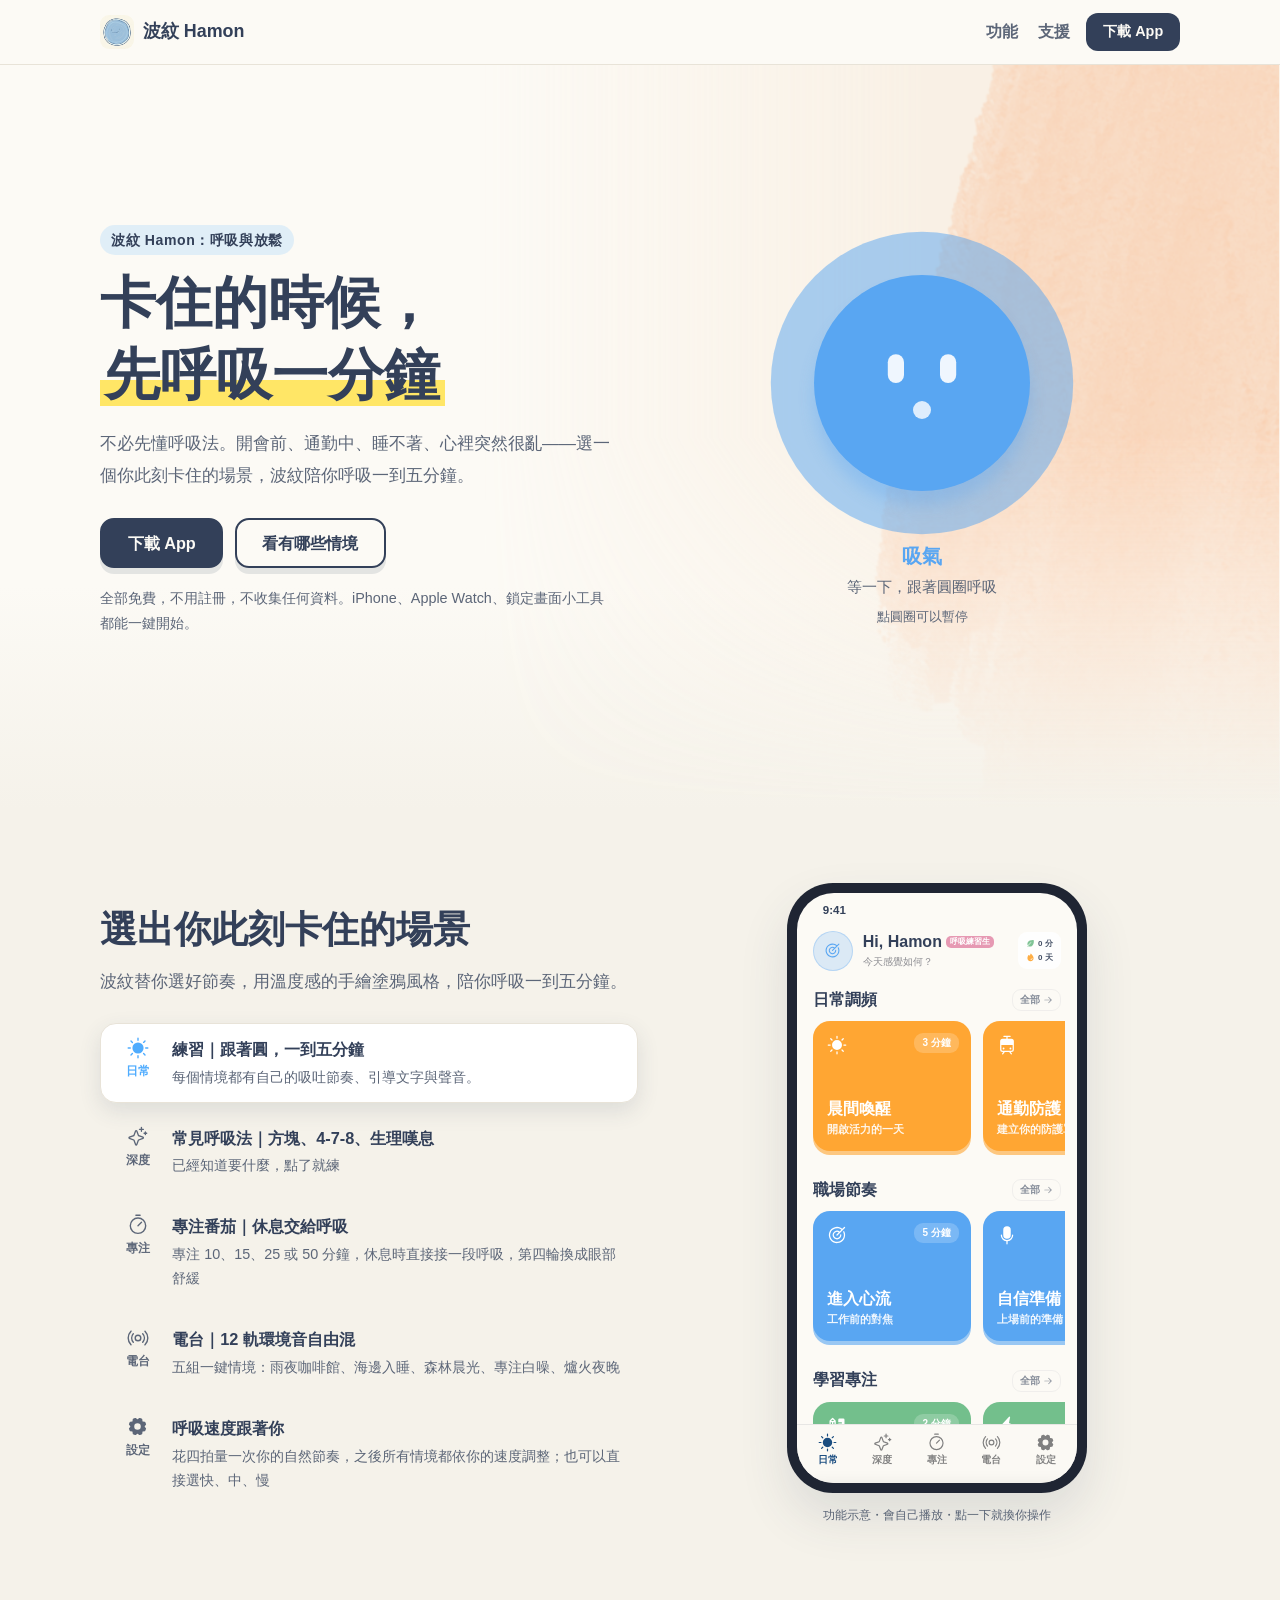
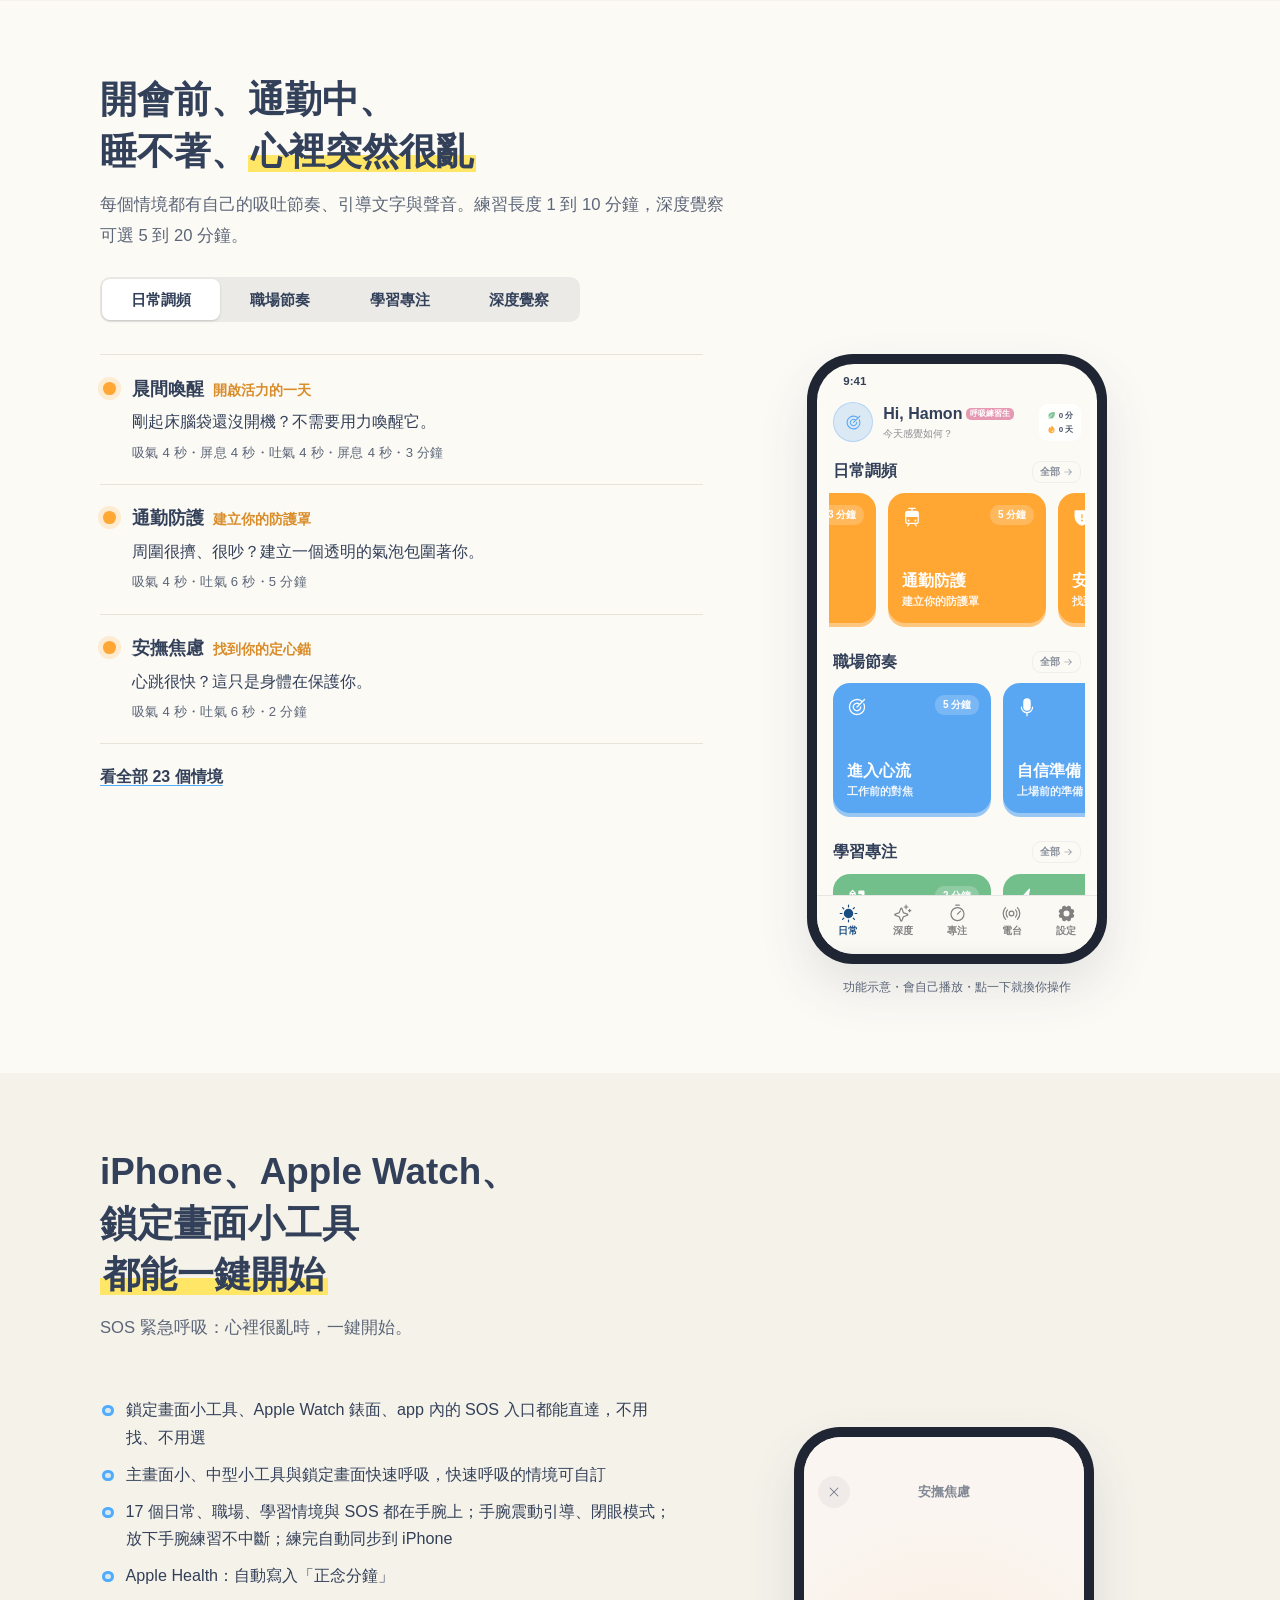
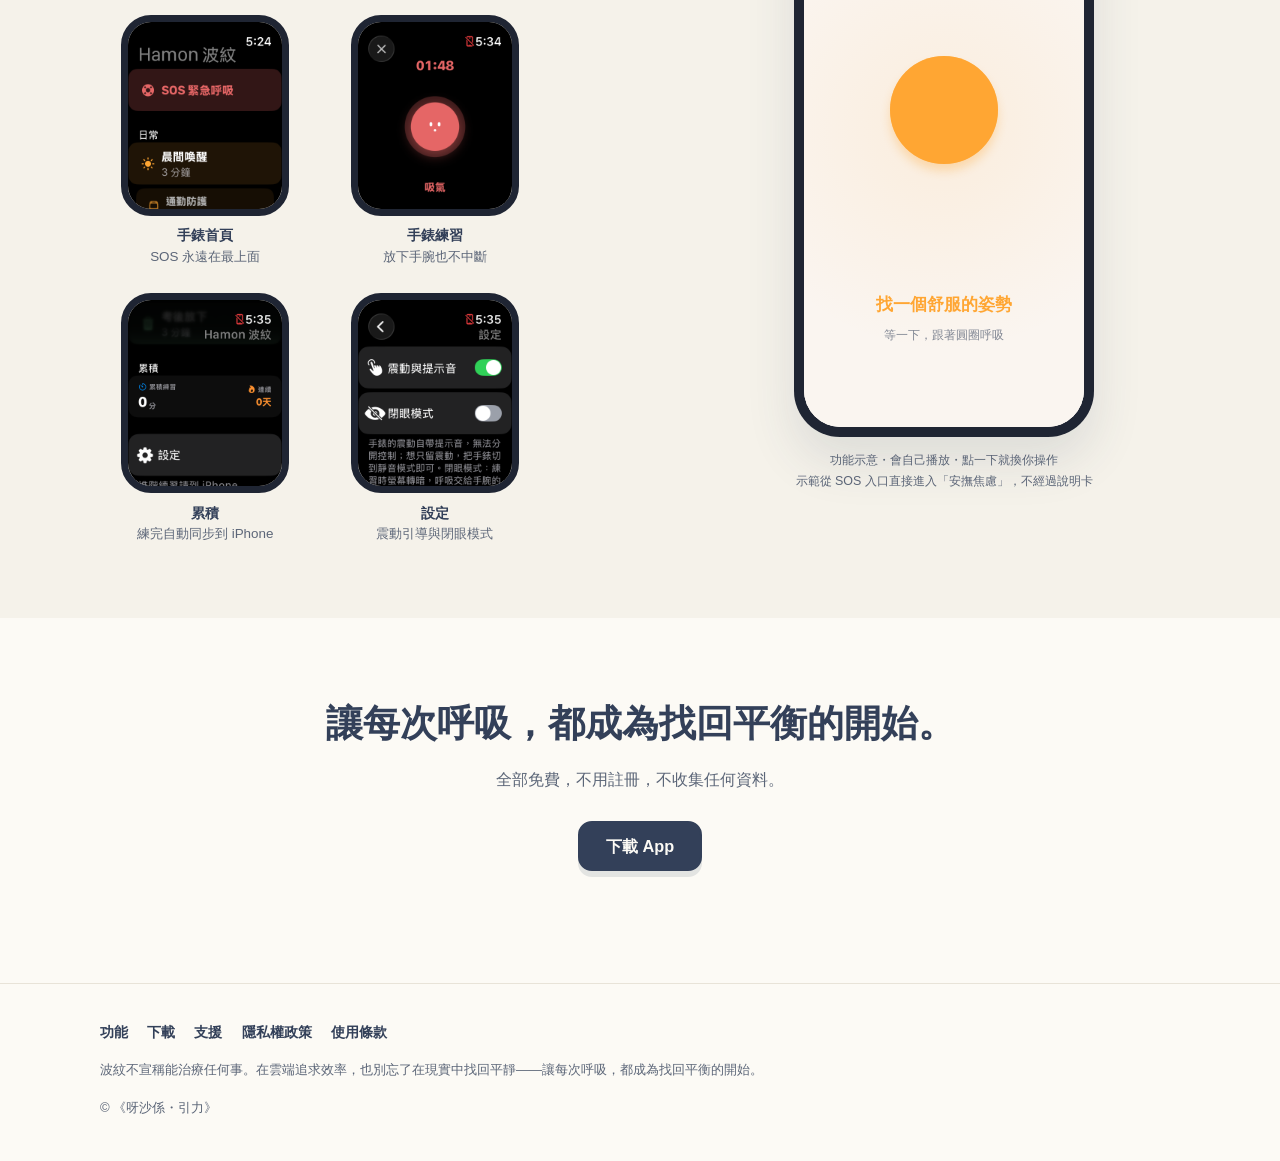
==== index.html @ 5db30d5c "feat: 波紋 Hamon 官網首次上線" ====
<!doctype html>
<html lang="zh-Hant-TW">
<head>
<meta charset="utf-8">
<meta name="viewport" content="width=device-width, initial-scale=1">
<title>波紋 Hamon</title>
<meta name="description" content="波紋 Hamon：呼吸與放鬆。波紋 Hamon 是為想在繁忙日常裡找回「慢節奏」的人做的小工具。不必先懂什麼是 4-7-8 或方塊呼吸，只要選出你此刻卡住的場景——開會前、通勤中、睡不著、心裡突然很亂——波紋替你選好節奏，用溫度感的手繪塗鴉風格，陪你呼吸一到五分鐘。">
<meta name="color-scheme" content="light">
<meta property="og:title" content="波紋 Hamon">
<meta property="og:description" content="波紋 Hamon：呼吸與放鬆。波紋 Hamon 是為想在繁忙日常裡找回「慢節奏」的人做的小工具。不必先懂什麼是 4-7-8 或方塊呼吸，只要選出你此刻卡住的場景——開會前、通勤中、睡不著、心裡突然很亂——波紋替你選好節奏，用溫度感的手繪塗鴉風格，陪你呼吸一到五分鐘。">
<meta property="og:image" content="https://tonyonier99.github.io/hamon-site/assets/icon-512.png">
<link rel="icon" type="image/png" href="assets/icon-64.png">
<link rel="apple-touch-icon" href="assets/icon-180.png">
<link rel="stylesheet" href="assets/site.css?v=b9987d0fef">
</head>
<body>
<script>document.documentElement.classList.add('js')</script>
<a class="skip" href="#main">跳到主要內容</a>
<header class="site"><div class="wrap"><a class="logo" href="index.html"><img src="assets/icon-64.png" alt="" width="34" height="34">波紋 Hamon</a><nav class="site-nav" aria-label="主選單"><a href="features.html">功能</a><a href="support.html">支援</a></nav><a class="nav-cta" href="download.html">下載 App</a></div></header>
<main id="main">
<section class="bh-hero"><div class="sc-in bh-hero-in"><div class="sc-copy bh-copy" data-reveal><p class="sc-eyebrow">波紋 Hamon：呼吸與放鬆</p><h1>卡住的時候，<br><mark>先呼吸一分鐘</mark></h1><p class="sc-lead">不必先懂呼吸法。開會前、通勤中、睡不著、心裡突然很亂——選一個你此刻卡住的場景，波紋陪你呼吸一到五分鐘。</p><div class="sc-actions"><a class="sc-btn" href="download.html">下載 App</a><a class="sc-btn outline" href="#moments">看有哪些情境</a></div><p class="sc-proof">全部免費，不用註冊，不收集任何資料。iPhone、Apple Watch、鎖定畫面小工具都能一鍵開始。</p></div><div class="bh-breath" data-breath="{&quot;t&quot;: [4, 0, 6, 0], &quot;inScale&quot;: 1.8, &quot;outScale&quot;: 1.0, &quot;glow&quot;: 1.4, &quot;face&quot;: {&quot;eyeW&quot;: 12, &quot;eyeIn&quot;: 20, &quot;eyeOut&quot;: 5, &quot;eyeGap&quot;: 24, &quot;rowGap&quot;: 8, &quot;mouthHold&quot;: [20, 4], &quot;mouthIn&quot;: [12, 12], &quot;mouthOut&quot;: [24, 8], &quot;mouthDrop&quot;: 5}, &quot;hintPause&quot;: &quot;點圓圈可以暫停&quot;, &quot;hintPlay&quot;: &quot;點圓圈開始&quot;}" style="--c:#59A6F2"><button type="button" class="bh-orb" aria-label="呼吸示範，點一下開始或暫停"><span class="bh-glow"></span><span class="bh-ball"><span class="bh-eyes"><i></i><i></i></span><span class="bh-mouth"></span></span></button><p class="bh-say" aria-live="off"><b></b>等一下，跟著圓圈呼吸</p><p class="bh-hint"></p></div></div></section>
<section class="bh-band tint"><div class="sc-in bh-tourwrap"><div><div class="bh-head" data-reveal><h2>選出你此刻卡住的場景</h2><p>波紋替你選好節奏，用溫度感的手繪塗鴉風格，陪你呼吸一到五分鐘。</p></div><ol class="bh-steps" data-steps data-reveal aria-label="手機正在示範的步驟，點一步跳過去"><li><button type="button" aria-current="step"><span class="tab"><i class="ic ic-sun-fill" aria-hidden="true"></i>日常</span><strong>練習｜跟著圓，一到五分鐘</strong><span class="d">每個情境都有自己的吸吐節奏、引導文字與聲音。</span></button></li><li><button type="button"><span class="tab"><i class="ic ic-sparkle" aria-hidden="true"></i>深度</span><strong>常見呼吸法｜方塊、4-7-8、生理嘆息</strong><span class="d">已經知道要什麼，點了就練</span></button></li><li><button type="button"><span class="tab"><i class="ic ic-timer" aria-hidden="true"></i>專注</span><strong>專注番茄｜休息交給呼吸</strong><span class="d">專注 10、15、25 或 50 分鐘，休息時直接接一段呼吸，第四輪換成眼部舒緩</span></button></li><li><button type="button"><span class="tab"><i class="ic ic-broadcast" aria-hidden="true"></i>電台</span><strong>電台｜12 軌環境音自由混</strong><span class="d">五組一鍵情境：雨夜咖啡館、海邊入睡、森林晨光、專注白噪、爐火夜晚</span></button></li><li><button type="button"><span class="tab"><i class="ic ic-gear-fill" aria-hidden="true"></i>設定</span><strong>呼吸速度跟著你</strong><span class="d">花四拍量一次你的自然節奏，之後所有情境都依你的速度調整；也可以直接選快、中、慢</span></button></li></ol></div><div class="bh-tour" data-reveal><div class="sc-stage"><div class="sc-card"><div class="hp" data-app data-start="home" data-script="tour" role="group" aria-label="波紋 App 功能示意"><div class="hp-screen"><div class="hp-status">9:41</div><div class="hp-panes"><section class="hp-pane on" data-pane="home"><div class="hp-scroll"><div class="hp-head"><span class="hp-avatar"><i class="ic ic-target" aria-hidden="true"></i></span><div class="hp-hello"><div><b>Hi, Hamon</b><em class="hp-badge">呼吸練習生</em></div><span>今天感覺如何？</span></div><div class="hp-stats"><span><i class="ic ic-leaf-fill leaf" aria-hidden="true"></i>0 分</span><span><i class="ic ic-fire-fill flame" aria-hidden="true"></i>0 天</span></div></div><div class="hp-sec"><div class="hp-sec-h"><h4>日常調頻</h4><span class="hp-all">全部<i class="ic ic-arrow-right" aria-hidden="true"></i></span></div><div class="hp-cards"><button type="button" class="hp-card" data-open="morning-wake" style="--c:#FFA633"><i class="ic ic-sun-fill hp-card-ic" aria-hidden="true"></i><span class="hp-pill">3 分鐘</span><strong>晨間喚醒</strong><span class="hp-card-sub">開啟活力的一天</span></button><button type="button" class="hp-card" data-open="commute-shield" style="--c:#FFA633"><i class="ic ic-tram-fill hp-card-ic" aria-hidden="true"></i><span class="hp-pill">5 分鐘</span><strong>通勤防護</strong><span class="hp-card-sub">建立你的防護罩</span></button><button type="button" class="hp-card" data-open="calm-anxiety" style="--c:#FFA633"><i class="ic ic-shield-warning-fill hp-card-ic" aria-hidden="true"></i><span class="hp-pill">2 分鐘</span><strong>安撫焦慮</strong><span class="hp-card-sub">找到你的定心錨</span></button><button type="button" class="hp-card" data-open="return-to-calm" style="--c:#FFA633"><i class="ic ic-leaf-fill hp-card-ic" aria-hidden="true"></i><span class="hp-pill">2 分鐘</span><strong>回歸平靜</strong><span class="hp-card-sub">擁抱情緒浪潮</span></button><div class="hp-more"><i class="ic ic-arrow-right" aria-hidden="true"></i><b>更多</b></div></div></div><div class="hp-sec"><div class="hp-sec-h"><h4>職場節奏</h4><span class="hp-all">全部<i class="ic ic-arrow-right" aria-hidden="true"></i></span></div><div class="hp-cards"><button type="button" class="hp-card" data-open="enter-flow" style="--c:#59A6F2"><i class="ic ic-target hp-card-ic" aria-hidden="true"></i><span class="hp-pill">5 分鐘</span><strong>進入心流</strong><span class="hp-card-sub">工作前的對焦</span></button><button type="button" class="hp-card" data-open="confidence-prep" style="--c:#59A6F2"><i class="ic ic-microphone-fill hp-card-ic" aria-hidden="true"></i><span class="hp-pill">3 分鐘</span><strong>自信準備</strong><span class="hp-card-sub">上場前的準備</span></button><button type="button" class="hp-card" data-open="meeting-shield" style="--c:#59A6F2"><i class="ic ic-eye-slash hp-card-ic" aria-hidden="true"></i><span class="hp-pill">5 分鐘</span><strong>會議隱形</strong><span class="hp-card-sub">喧囂中找回安靜</span></button><button type="button" class="hp-card" data-open="conflict-aid" style="--c:#59A6F2"><i class="ic ic-chats-fill hp-card-ic" aria-hidden="true"></i><span class="hp-pill">2 分鐘</span><strong>面對衝突</strong><span class="hp-card-sub">情緒急救</span></button><div class="hp-more"><i class="ic ic-arrow-right" aria-hidden="true"></i><b>更多</b></div></div></div><div class="hp-sec"><div class="hp-sec-h"><h4>學習專注</h4><span class="hp-all">全部<i class="ic ic-arrow-right" aria-hidden="true"></i></span></div><div class="hp-cards"><button type="button" class="hp-card" data-open="pre-exam-calm" style="--c:#73BF8C"><i class="ic ic-pencil-ruler-fill hp-card-ic" aria-hidden="true"></i><span class="hp-pill">2 分鐘</span><strong>考前定心</strong><span class="hp-card-sub">信任你的累積</span></button><button type="button" class="hp-card" data-open="beat-procrastination" style="--c:#73BF8C"><i class="ic ic-lightning-fill hp-card-ic" aria-hidden="true"></i><span class="hp-pill">1 分鐘</span><strong>擊退拖延</strong><span class="hp-card-sub">微小的第一步</span></button><button type="button" class="hp-card" data-open="group-anxiety" style="--c:#73BF8C"><i class="ic ic-users-three-fill hp-card-ic" aria-hidden="true"></i><span class="hp-pill">2 分鐘</span><strong>分組焦慮</strong><span class="hp-card-sub">你不需要完美</span></button><button type="button" class="hp-card" data-open="desk-flow" style="--c:#73BF8C"><i class="ic ic-book-fill hp-card-ic" aria-hidden="true"></i><span class="hp-pill">5 分鐘</span><strong>書桌心流</strong><span class="hp-card-sub">建立專注結界</span></button><div class="hp-more"><i class="ic ic-arrow-right" aria-hidden="true"></i><b>更多</b></div></div></div></div></section><section class="hp-pane" data-pane="deep"><div class="hp-scroll"><div class="hp-big"><h3>深度覺察</h3><p>回歸呼吸的本質</p></div><button type="button" class="hp-common" data-act="common"><span><strong>常見呼吸法</strong><em>方塊、4-7-8、生理嘆息，點了就練</em></span><i class="ic ic-arrow-right hp-green" aria-hidden="true"></i></button><div class="hp-grp"><h5 style="--c:#9980E6"><span></span>放空與暫停</h5><button type="button" class="hp-row" data-open="blank-space" style="--c:#9980E6"><span class="hp-dotbig"><i class="ic ic-coffee-fill" aria-hidden="true"></i></span><span class="hp-row-t"><strong>留白練習</strong><em>Space for Yourself</em></span><i class="ic ic-caret-right hp-chev" aria-hidden="true"></i></button><button type="button" class="hp-row" data-open="pause-reset" style="--c:#9980E6"><span class="hp-dotbig"><i class="ic ic-pause-circle-fill" aria-hidden="true"></i></span><span class="hp-row-t"><strong>暫停與重啟</strong><em>Pause &amp; Reset</em></span><i class="ic ic-caret-right hp-chev" aria-hidden="true"></i></button></div><div class="hp-grp"><h5 style="--c:#3399B3"><span></span>回到身體</h5><button type="button" class="hp-row" data-open="sensory-anchor" style="--c:#3399B3"><span class="hp-dotbig"><i class="ic ic-eye-fill" aria-hidden="true"></i></span><span class="hp-row-t"><strong>感官定錨</strong><em>Sensory Anchor</em></span><i class="ic ic-caret-right hp-chev" aria-hidden="true"></i></button><button type="button" class="hp-row" data-open="touch-landing" style="--c:#3399B3"><span class="hp-dotbig"><i class="ic ic-tag-fill" aria-hidden="true"></i></span><span class="hp-row-t"><strong>觸覺回歸</strong><em>Touch Landing</em></span><i class="ic ic-caret-right hp-chev" aria-hidden="true"></i></button><button type="button" class="hp-row" data-open="body-scan" style="--c:#3399B3"><span class="hp-dotbig"><i class="ic ic-person-simple-walk" aria-hidden="true"></i></span><span class="hp-row-t"><strong>全身掃描</strong><em>Body Awareness</em></span><i class="ic ic-caret-right hp-chev" aria-hidden="true"></i></button></div><div class="hp-grp"><h5 style="--c:#E699B3"><span></span>看見情緒</h5><button type="button" class="hp-row" data-open="emotion-witness" style="--c:#E699B3"><span class="hp-dotbig"><i class="ic ic-heart-fill" aria-hidden="true"></i></span><span class="hp-row-t"><strong>情緒觀察員</strong><em>Emotion Witness</em></span><i class="ic ic-caret-right hp-chev" aria-hidden="true"></i></button></div></div></section><section class="hp-pane" data-pane="focus"><div class="hp-scroll hp-focus" data-state="setup"><div class="hp-focus-setup"><div class="hp-big"><h3>專注番茄</h3><p>專注一段，休息交給呼吸</p></div><div class="hp-lbl">專注多久</div><div class="hp-times"><button type="button" class="hp-time" data-focus="10"><b>10</b><small>分鐘</small><span>暖身</span></button><button type="button" class="hp-time" data-focus="15"><b>15</b><small>分鐘</small><span>短衝刺</span></button><button type="button" class="hp-time on" data-focus="25"><b>25</b><small>分鐘</small><span>標準</span></button><button type="button" class="hp-time" data-focus="50"><b>50</b><small>分鐘</small><span>深度</span></button></div><div class="hp-lbl">一輪的節奏</div><div class="hp-rhythm"><span class="on">專注</span><i class="ic ic-arrow-right hp-arrow" aria-hidden="true"></i><span>呼吸喘口氣</span></div><p class="hp-note">每段專注後呼吸一下；做滿 4 輪，第 4 輪的休息換成眼部舒緩。</p><div class="hp-line"><span class="hp-lbl">休息長度</span><div class="hp-segc"><button type="button" class="" data-break="3">3 分</button><button type="button" class="on" data-break="5">5 分</button><button type="button" class="" data-break="8">8 分</button></div></div><div class="hp-lbl">專注時的聲音</div><div class="hp-chips"><button type="button" class="hp-chip on" data-scape="">無</button><button type="button" class="hp-chip" data-scape="深夜雨聲">深夜雨聲</button><button type="button" class="hp-chip" data-scape="寧靜海洋">寧靜海洋</button><button type="button" class="hp-chip" data-scape="溫暖營火">溫暖營火</button><button type="button" class="hp-chip" data-scape="深層平靜">深層平靜</button></div><input class="hp-input" type="text" maxlength="40" placeholder="這一輪想專注什麼？（可留白）" aria-label="這一輪想專注什麼"><label class="hp-tg"><span>專注時保持螢幕亮著</span><button type="button" class="hp-sw on" data-sw="awake" aria-label="專注時保持螢幕亮著"></button></label><label class="hp-tg"><span>專注時自動變暗（夜間友善）</span><button type="button" class="hp-sw" data-sw="dim" aria-label="專注時自動變暗"></button></label><button type="button" class="hp-cta" data-act="focus-start">開始專注</button><p class="hp-note center">專注結束時，我們會用一則通知把你叫回來。</p></div><div class="hp-focus-run"><span class="hp-acc">專注中</span><p class="hp-intent"></p><div class="hp-ring"><svg viewBox="0 0 120 120" aria-hidden="true"><circle cx="60" cy="60" r="54"/><circle class="arc" cx="60" cy="60" r="54"/></svg><b class="hp-clock">25:00</b></div><span class="hp-acc hp-paused">已暫停</span><div class="hp-rdots"><i></i><i></i><i></i><i></i></div><div class="hp-btns"><button type="button" class="hp-soft" data-act="focus-pause"><i class="ic ic-pause-fill" aria-hidden="true"></i><span>暫停</span></button><button type="button" class="hp-ghost" data-act="focus-end">提前結束</button></div></div><div class="hp-focus-done"><h3>辛苦了</h3><p>今天完成 0 輪專注，<br>中間都有好好喘口氣。</p><button type="button" class="hp-cta" data-act="focus-reset">完成</button></div></div></section><section class="hp-pane" data-pane="radio"><div class="hp-scroll"><div class="hp-big hp-radio-h"><h3>環境電台</h3><div class="hp-rbtns"><button type="button" class="hp-rb bg on" data-act="bgplay"><i class="ic ic-play-circle-fill on-ic" aria-hidden="true"></i><i class="ic ic-pause-circle-fill off-ic" aria-hidden="true"></i>背景</button><button type="button" class="hp-rb zero" data-act="zero"><i class="ic ic-stop-circle-fill" aria-hidden="true"></i>歸零</button></div></div><p class="hp-note">打造你的專屬專注空間</p><div class="hp-lbl">一鍵情境</div><div class="hp-chips"><button type="button" class="hp-preset" data-preset="0"><i class="ic ic-coffee-fill" aria-hidden="true"></i>雨夜咖啡館</button><button type="button" class="hp-preset" data-preset="1"><i class="ic ic-moon-fill" aria-hidden="true"></i>海邊入睡</button><button type="button" class="hp-preset" data-preset="2"><i class="ic ic-sun-horizon-fill" aria-hidden="true"></i>森林晨光</button><button type="button" class="hp-preset" data-preset="3"><i class="ic ic-waveform" aria-hidden="true"></i>專注白噪</button><button type="button" class="hp-preset" data-preset="4"><i class="ic ic-fire-fill" aria-hidden="true"></i>爐火夜晚</button></div><h5 class="hp-mixh">環境場景</h5><div class="hp-mixgrid"><div class="hp-mix" data-track="birds"><div class="hp-mix-top"><span class="hp-mix-ic"><i class="ic ic-bird-fill" aria-hidden="true"></i></span><strong>晨間鳥鳴</strong></div><div class="hp-vol"><i class="ic ic-speaker-none-fill hp-spk" aria-hidden="true"></i><small></small><input type="range" min="0" max="100" value="0" aria-label="晨間鳥鳴 音量"></div></div><div class="hp-mix" data-track="rain"><div class="hp-mix-top"><span class="hp-mix-ic"><i class="ic ic-umbrella-fill" aria-hidden="true"></i></span><strong>深夜雨聲</strong></div><div class="hp-vol"><i class="ic ic-speaker-none-fill hp-spk" aria-hidden="true"></i><small></small><input type="range" min="0" max="100" value="0" aria-label="深夜雨聲 音量"></div></div><div class="hp-mix" data-track="ocean"><div class="hp-mix-top"><span class="hp-mix-ic"><i class="ic ic-waves" aria-hidden="true"></i></span><strong>寧靜海洋</strong></div><div class="hp-vol"><i class="ic ic-speaker-none-fill hp-spk" aria-hidden="true"></i><small></small><input type="range" min="0" max="100" value="0" aria-label="寧靜海洋 音量"></div></div><div class="hp-mix" data-track="night"><div class="hp-mix-top"><span class="hp-mix-ic"><i class="ic ic-moon-stars-fill" aria-hidden="true"></i></span><strong>夏夜晚風</strong></div><div class="hp-vol"><i class="ic ic-speaker-none-fill hp-spk" aria-hidden="true"></i><small></small><input type="range" min="0" max="100" value="0" aria-label="夏夜晚風 音量"></div></div><div class="hp-mix" data-track="sci-fi-ambience-soothing-spaceship-engine-sound-loop"><div class="hp-mix-top"><span class="hp-mix-ic"><i class="ic ic-sparkle" aria-hidden="true"></i></span><strong>太空引擎</strong></div><div class="hp-vol"><i class="ic ic-speaker-none-fill hp-spk" aria-hidden="true"></i><small></small><input type="range" min="0" max="100" value="0" aria-label="太空引擎 音量"></div></div><div class="hp-mix" data-track="fireplace"><div class="hp-mix-top"><span class="hp-mix-ic"><i class="ic ic-fire-fill" aria-hidden="true"></i></span><strong>營火</strong></div><div class="hp-vol"><i class="ic ic-speaker-none-fill hp-spk" aria-hidden="true"></i><small></small><input type="range" min="0" max="100" value="0" aria-label="營火 音量"></div></div><div class="hp-mix" data-track="cafe"><div class="hp-mix-top"><span class="hp-mix-ic"><i class="ic ic-coffee-fill" aria-hidden="true"></i></span><strong>咖啡廳</strong></div><div class="hp-vol"><i class="ic ic-speaker-none-fill hp-spk" aria-hidden="true"></i><small></small><input type="range" min="0" max="100" value="0" aria-label="咖啡廳 音量"></div></div><div class="hp-mix" data-track="wind"><div class="hp-mix-top"><span class="hp-mix-ic"><i class="ic ic-wind" aria-hidden="true"></i></span><strong>狂風</strong></div><div class="hp-vol"><i class="ic ic-speaker-none-fill hp-spk" aria-hidden="true"></i><small></small><input type="range" min="0" max="100" value="0" aria-label="狂風 音量"></div></div><div class="hp-mix" data-track="old-vinyl-record-crackle"><div class="hp-mix-top"><span class="hp-mix-ic"><i class="ic ic-disc-fill" aria-hidden="true"></i></span><strong>黑膠唱片</strong></div><div class="hp-vol"><i class="ic ic-speaker-none-fill hp-spk" aria-hidden="true"></i><small></small><input type="range" min="0" max="100" value="0" aria-label="黑膠唱片 音量"></div></div></div><h5 class="hp-mixh">純淨頻率</h5><div class="hp-mixgrid"><div class="hp-mix" data-track="soothing-deep-noise"><div class="hp-mix-top"><span class="hp-mix-ic"><i class="ic ic-heartbeat" aria-hidden="true"></i></span><strong>深層平靜</strong></div><div class="hp-vol"><i class="ic ic-speaker-none-fill hp-spk" aria-hidden="true"></i><small></small><input type="range" min="0" max="100" value="0" aria-label="深層平靜 音量"></div></div><div class="hp-mix" data-track="soft-soothing-deep-white-noise"><div class="hp-mix-top"><span class="hp-mix-ic"><i class="ic ic-waveform" aria-hidden="true"></i></span><strong>柔和白噪</strong></div><div class="hp-vol"><i class="ic ic-speaker-none-fill hp-spk" aria-hidden="true"></i><small></small><input type="range" min="0" max="100" value="0" aria-label="柔和白噪 音量"></div></div></div><h5 class="hp-mixh">氛圍音樂</h5><div class="hp-mixgrid"><div class="hp-mix" data-track="white-noise"><div class="hp-mix-top"><span class="hp-mix-ic"><i class="ic ic-headphones" aria-hidden="true"></i></span><strong>深潛</strong></div><div class="hp-vol"><i class="ic ic-speaker-none-fill hp-spk" aria-hidden="true"></i><small></small><input type="range" min="0" max="100" value="0" aria-label="深潛 音量"></div></div></div></div></section><section class="hp-pane" data-pane="settings"><div class="hp-scroll"><div class="hp-profile"><span class="hp-avatar big"><i class="ic ic-target" aria-hidden="true"></i><span class="hp-cam"><i class="ic ic-camera-fill" aria-hidden="true"></i></span></span><b>點擊輸入你的名字</b><em class="hp-badge">呼吸練習生<i class="ic ic-info" aria-hidden="true"></i></em></div><div class="hp-statbox"><div style="--c:#73BF8C"><i class="ic ic-leaf-fill" aria-hidden="true"></i><b>0 分</b><small>平靜存款</small></div><div style="--c:#FFA633"><i class="ic ic-fire-fill" aria-hidden="true"></i><b>0 天</b><small>連續練習</small></div></div><div class="hp-lbl">偏好設定</div><div class="hp-group"><div class="hp-set"><span class="hp-li" style="--c:#FFA633"><i class="ic ic-bell-fill" aria-hidden="true"></i><span>每日提醒</span></span><button type="button" class="hp-sw" data-sw="reminder" aria-label="每日提醒"></button></div><div class="hp-set"><span class="hp-li" style="--c:#59A6F2"><i class="ic ic-heartbeat" aria-hidden="true"></i><span>環境氛圍</span></span><button type="button" class="hp-sw on" data-sw="ambient" aria-label="環境氛圍"></button></div><div class="hp-set"><span class="hp-li" style="--c:#3399B3"><i class="ic ic-speaker-high-fill" aria-hidden="true"></i><span>呼吸提示音</span></span><button type="button" class="hp-sw on" data-sw="sound" aria-label="呼吸提示音"></button></div><div class="hp-set"><span class="hp-li" style="--c:#9980E6"><i class="ic ic-vibrate" aria-hidden="true"></i><span>震動回饋</span></span><button type="button" class="hp-sw on" data-sw="haptics" aria-label="震動回饋"></button></div><div class="hp-set col"><span class="hp-li" style="--c:#FFA633"><i class="ic ic-gauge" aria-hidden="true"></i><span>呼吸速度</span></span><div class="hp-segc" data-pace-seg><button type="button" data-pace="fast">快</button><button type="button" class="on" data-pace="medium">中</button><button type="button" data-pace="slow">慢</button><button type="button" data-pace="custom">自己的</button></div></div><div class="hp-set"><span class="hp-li" style="--c:#E66666"><i class="ic ic-heart-fill" aria-hidden="true"></i><span>連接 Apple Health</span></span><i class="ic ic-caret-right hp-chev" aria-hidden="true"></i></div></div><div class="hp-lbl">支援與關於</div><div class="hp-group"><div class="hp-set"><span class="hp-li" style="--c:#73BF8C"><i class="ic ic-hand-heart-fill" aria-hidden="true"></i><span>需要更多支持</span></span><i class="ic ic-caret-right hp-chev" aria-hidden="true"></i></div><div class="hp-set"><span class="hp-li" style="--c:#E699B3"><i class="ic ic-coffee-fill" aria-hidden="true"></i><span>請我喝杯咖啡</span></span><i class="ic ic-heart-fill hp-chev" aria-hidden="true"></i></div><div class="hp-set"><span class="hp-li" style="--c:#59A6F2"><i class="ic ic-chats-fill" aria-hidden="true"></i><span>提供回饋</span></span><i class="ic ic-envelope hp-chev" aria-hidden="true"></i></div><div class="hp-set"><span class="hp-li" style="--c:#59A6F2"><i class="ic ic-hand-palm-fill" aria-hidden="true"></i><span>隱私權政策</span></span><i class="ic ic-arrow-up-right hp-chev" aria-hidden="true"></i></div><div class="hp-set"><span class="hp-li" style="--c:#59A6F2"><i class="ic ic-hammer-fill" aria-hidden="true"></i><span>開發者：《呀沙係・引力》</span></span><i class="ic ic-arrow-up-right hp-chev" aria-hidden="true"></i></div></div><p class="hp-note center">Audio Resources Provided by<br>Pixabay &amp; Brad Traversy</p></div></section></div><nav class="hp-tabs"><button type="button" data-tab="home" class="on"><i class="ic ic-sun-fill" aria-hidden="true"></i><span>日常</span></button><button type="button" data-tab="deep" class=""><i class="ic ic-sparkle" aria-hidden="true"></i><span>深度</span></button><button type="button" data-tab="focus" class=""><i class="ic ic-timer" aria-hidden="true"></i><span>專注</span></button><button type="button" data-tab="radio" class=""><i class="ic ic-broadcast" aria-hidden="true"></i><span>電台</span></button><button type="button" data-tab="settings" class=""><i class="ic ic-gear-fill" aria-hidden="true"></i><span>設定</span></button></nav><div class="hp-layer hp-sheet" data-layer="common"><div class="hp-scroll"><button type="button" class="hp-x" data-act="close-common" aria-label="關閉"><i class="ic ic-x" aria-hidden="true"></i></button><div class="hp-big"><h3>常見呼吸法</h3><p>選一個，直接開始</p></div><button type="button" class="hp-row" data-common="0" style="--c:var(--hp-green)"><span class="hp-dotbig"><i class="ic ic-wind" aria-hidden="true"></i></span><span class="hp-row-t"><strong>平穩呼吸 4-6</strong><small>吐氣比吸氣長，身體會慢慢鬆下來。隨時可用的基本款</small><em>吸氣 4 秒 · 吐氣 6 秒 · 3 分鐘</em></span><i class="ic ic-caret-right hp-chev" aria-hidden="true"></i></button><button type="button" class="hp-row" data-common="1" style="--c:var(--hp-green)"><span class="hp-dotbig"><i class="ic ic-square" aria-hidden="true"></i></span><span class="hp-row-t"><strong>方塊呼吸 4-4-4-4</strong><small>四邊等長，把注意力拉回來。上台、開會前用</small><em>吸氣 4 秒 · 停留 4 秒 · 吐氣 4 秒 · 停留 4 秒 · 3 分鐘</em></span><i class="ic ic-caret-right hp-chev" aria-hidden="true"></i></button><button type="button" class="hp-row" data-common="2" style="--c:var(--hp-green)"><span class="hp-dotbig"><i class="ic ic-moon" aria-hidden="true"></i></span><span class="hp-row-t"><strong>4-7-8 放鬆呼吸</strong><small>長停留、長吐氣，心跳快或睡前用</small><em>吸氣 4 秒 · 停留 7 秒 · 吐氣 8 秒 · 1 分鐘</em><small>屏息較長，初學做 4 輪就好</small></span><i class="ic ic-caret-right hp-chev" aria-hidden="true"></i></button><button type="button" class="hp-row" data-common="3" style="--c:var(--hp-green)"><span class="hp-dotbig"></span><span class="hp-row-t"><strong>生理嘆息（雙吸長吐）</strong><small>兩口吸把肺撐開、一口長吐。最快讓自己緩下來的方法</small><em>吸氣 2 秒 · 吸氣 1 秒 · 吐氣 6 秒 · 2 分鐘</em></span><i class="ic ic-caret-right hp-chev" aria-hidden="true"></i></button></div></div><div class="hp-layer hp-cover" data-layer="detail"></div><div class="hp-layer hp-cover" data-layer="session"></div></div></div><p class="sc-note">功能示意・會自己播放・點一下就換你操作</p></div></div></div></div></section>
<section class="bh-band" id="moments"><div class="sc-in"><div class="bh-head" data-reveal><h2>開會前、通勤中、睡不著、<mark>心裡突然很亂</mark></h2><p>每個情境都有自己的吸吐節奏、引導文字與聲音。練習長度 1 到 10 分鐘，深度覺察可選 5 到 20 分鐘。</p><div class="bh-seg" role="tablist" aria-label="情境分組" data-seg><button type="button" role="tab" id="bh-t-daily" aria-controls="bh-p-daily" aria-selected="true" tabindex="0">日常調頻</button><button type="button" role="tab" id="bh-t-office" aria-controls="bh-p-office" aria-selected="false" tabindex="-1">職場節奏</button><button type="button" role="tab" id="bh-t-student" aria-controls="bh-p-student" aria-selected="false" tabindex="-1">學習專注</button><button type="button" role="tab" id="bh-t-advanced" aria-controls="bh-p-advanced" aria-selected="false" tabindex="-1">深度覺察</button></div></div><div class="bh-moment"><div data-reveal><div class="bh-panel" role="tabpanel" id="bh-p-daily" aria-labelledby="bh-t-daily"><ul class="bh-list"><li style="--c:#FFA633"><div><strong>晨間喚醒</strong><span class="sub">開啟活力的一天</span></div><p>剛起床腦袋還沒開機？不需要用力喚醒它。</p><span class="bh-rhythm">吸氣 4 秒・屏息 4 秒・吐氣 4 秒・屏息 4 秒・3 分鐘</span></li><li style="--c:#FFA633"><div><strong>通勤防護</strong><span class="sub">建立你的防護罩</span></div><p>周圍很擠、很吵？建立一個透明的氣泡包圍著你。</p><span class="bh-rhythm">吸氣 4 秒・吐氣 6 秒・5 分鐘</span></li><li style="--c:#FFA633"><div><strong>安撫焦慮</strong><span class="sub">找到你的定心錨</span></div><p>心跳很快？這只是身體在保護你。</p><span class="bh-rhythm">吸氣 4 秒・吐氣 6 秒・2 分鐘</span></li></ul></div><div class="bh-panel" role="tabpanel" id="bh-p-office" aria-labelledby="bh-t-office" hidden><ul class="bh-list"><li style="--c:#59A6F2"><div><strong>進入心流</strong><span class="sub">工作前的對焦</span></div><p>準備開始工作了嗎？幫大腦排除雜訊，溫柔地把注意力帶到眼前的任務上。</p><span class="bh-rhythm">吸氣 4 秒・吐氣 6 秒・5 分鐘</span></li><li style="--c:#59A6F2"><div><strong>自信準備</strong><span class="sub">上場前的準備</span></div><p>心跳加速，腦袋混亂？花三分鐘整理呼吸，像穿上防彈背心一樣，找回你的穩定度。</p><span class="bh-rhythm">吸氣 4 秒・屏息 4 秒・吐氣 4 秒・屏息 4 秒・3 分鐘</span></li><li style="--c:#59A6F2"><div><strong>會議隱形</strong><span class="sub">喧囂中找回安靜</span></div><p>漫長的會議讓你只想逃離？睜著眼睛也能冥想，在心裡張開你的結界。</p><span class="bh-rhythm">吸氣 4 秒・吐氣 6 秒・5 分鐘</span></li></ul></div><div class="bh-panel" role="tabpanel" id="bh-p-student" aria-labelledby="bh-t-student" hidden><ul class="bh-list"><li style="--c:#73BF8C"><div><strong>考前定心</strong><span class="sub">信任你的累積</span></div><p>快考試了，心跳很快？這很正常。</p><span class="bh-rhythm">吸氣 4 秒・屏息 4 秒・吐氣 4 秒・屏息 4 秒・2 分鐘</span></li><li style="--c:#73BF8C"><div><strong>擊退拖延</strong><span class="sub">微小的第一步</span></div><p>作業好多，但就是不想動？</p><span class="bh-rhythm">吸氣 4 秒・屏息 4 秒・吐氣 4 秒・屏息 4 秒・1 分鐘</span></li><li style="--c:#73BF8C"><div><strong>分組焦慮</strong><span class="sub">你不需要完美</span></div><p>覺得大家都在看你？你只需要「在」這裡。</p><span class="bh-rhythm">吸氣 4 秒・吐氣 6 秒・2 分鐘</span></li></ul></div><div class="bh-panel" role="tabpanel" id="bh-p-advanced" aria-labelledby="bh-t-advanced" hidden><ul class="bh-list"><li style="--c:#9980E6"><div><strong>留白練習</strong><span class="sub">Space for Yourself</span></div><p>不需要任何目標，不需要努力放鬆。就把這段時間留給自己。</p><span class="bh-rhythm">吸氣 4 秒・吐氣 6 秒・深度覺察可選 5 到 20 分鐘</span></li><li style="--c:#9980E6"><div><strong>暫停與重啟</strong><span class="sub">Pause &amp; Reset</span></div><p>認清自己的感覺並不容易。停下來，問自己：我現在感覺如何？</p><span class="bh-rhythm">吸氣 4 秒・吐氣 6 秒・深度覺察可選 5 到 20 分鐘</span></li><li style="--c:#3399B3"><div><strong>感官定錨</strong><span class="sub">Sensory Anchor</span></div><p>覺得腦袋很吵？試著把注意力聚焦在眼前的一個點，讓感官帶領大腦安靜下來。</p><span class="bh-rhythm">吸氣 4 秒・吐氣 6 秒・深度覺察可選 5 到 20 分鐘</span></li></ul></div><a class="bh-all" href="features.html#scenarios">看全部 23 個情境</a></div><div data-reveal><div class="sc-stage"><div class="sc-card"><div class="hp" data-app data-start="home" data-script="scenarios" role="group" aria-label="波紋 App 功能示意"><div class="hp-screen"><div class="hp-status">9:41</div><div class="hp-panes"><section class="hp-pane on" data-pane="home"><div class="hp-scroll"><div class="hp-head"><span class="hp-avatar"><i class="ic ic-target" aria-hidden="true"></i></span><div class="hp-hello"><div><b>Hi, Hamon</b><em class="hp-badge">呼吸練習生</em></div><span>今天感覺如何？</span></div><div class="hp-stats"><span><i class="ic ic-leaf-fill leaf" aria-hidden="true"></i>0 分</span><span><i class="ic ic-fire-fill flame" aria-hidden="true"></i>0 天</span></div></div><div class="hp-sec"><div class="hp-sec-h"><h4>日常調頻</h4><span class="hp-all">全部<i class="ic ic-arrow-right" aria-hidden="true"></i></span></div><div class="hp-cards"><button type="button" class="hp-card" data-open="morning-wake" style="--c:#FFA633"><i class="ic ic-sun-fill hp-card-ic" aria-hidden="true"></i><span class="hp-pill">3 分鐘</span><strong>晨間喚醒</strong><span class="hp-card-sub">開啟活力的一天</span></button><button type="button" class="hp-card" data-open="commute-shield" style="--c:#FFA633"><i class="ic ic-tram-fill hp-card-ic" aria-hidden="true"></i><span class="hp-pill">5 分鐘</span><strong>通勤防護</strong><span class="hp-card-sub">建立你的防護罩</span></button><button type="button" class="hp-card" data-open="calm-anxiety" style="--c:#FFA633"><i class="ic ic-shield-warning-fill hp-card-ic" aria-hidden="true"></i><span class="hp-pill">2 分鐘</span><strong>安撫焦慮</strong><span class="hp-card-sub">找到你的定心錨</span></button><button type="button" class="hp-card" data-open="return-to-calm" style="--c:#FFA633"><i class="ic ic-leaf-fill hp-card-ic" aria-hidden="true"></i><span class="hp-pill">2 分鐘</span><strong>回歸平靜</strong><span class="hp-card-sub">擁抱情緒浪潮</span></button><div class="hp-more"><i class="ic ic-arrow-right" aria-hidden="true"></i><b>更多</b></div></div></div><div class="hp-sec"><div class="hp-sec-h"><h4>職場節奏</h4><span class="hp-all">全部<i class="ic ic-arrow-right" aria-hidden="true"></i></span></div><div class="hp-cards"><button type="button" class="hp-card" data-open="enter-flow" style="--c:#59A6F2"><i class="ic ic-target hp-card-ic" aria-hidden="true"></i><span class="hp-pill">5 分鐘</span><strong>進入心流</strong><span class="hp-card-sub">工作前的對焦</span></button><button type="button" class="hp-card" data-open="confidence-prep" style="--c:#59A6F2"><i class="ic ic-microphone-fill hp-card-ic" aria-hidden="true"></i><span class="hp-pill">3 分鐘</span><strong>自信準備</strong><span class="hp-card-sub">上場前的準備</span></button><button type="button" class="hp-card" data-open="meeting-shield" style="--c:#59A6F2"><i class="ic ic-eye-slash hp-card-ic" aria-hidden="true"></i><span class="hp-pill">5 分鐘</span><strong>會議隱形</strong><span class="hp-card-sub">喧囂中找回安靜</span></button><button type="button" class="hp-card" data-open="conflict-aid" style="--c:#59A6F2"><i class="ic ic-chats-fill hp-card-ic" aria-hidden="true"></i><span class="hp-pill">2 分鐘</span><strong>面對衝突</strong><span class="hp-card-sub">情緒急救</span></button><div class="hp-more"><i class="ic ic-arrow-right" aria-hidden="true"></i><b>更多</b></div></div></div><div class="hp-sec"><div class="hp-sec-h"><h4>學習專注</h4><span class="hp-all">全部<i class="ic ic-arrow-right" aria-hidden="true"></i></span></div><div class="hp-cards"><button type="button" class="hp-card" data-open="pre-exam-calm" style="--c:#73BF8C"><i class="ic ic-pencil-ruler-fill hp-card-ic" aria-hidden="true"></i><span class="hp-pill">2 分鐘</span><strong>考前定心</strong><span class="hp-card-sub">信任你的累積</span></button><button type="button" class="hp-card" data-open="beat-procrastination" style="--c:#73BF8C"><i class="ic ic-lightning-fill hp-card-ic" aria-hidden="true"></i><span class="hp-pill">1 分鐘</span><strong>擊退拖延</strong><span class="hp-card-sub">微小的第一步</span></button><button type="button" class="hp-card" data-open="group-anxiety" style="--c:#73BF8C"><i class="ic ic-users-three-fill hp-card-ic" aria-hidden="true"></i><span class="hp-pill">2 分鐘</span><strong>分組焦慮</strong><span class="hp-card-sub">你不需要完美</span></button><button type="button" class="hp-card" data-open="desk-flow" style="--c:#73BF8C"><i class="ic ic-book-fill hp-card-ic" aria-hidden="true"></i><span class="hp-pill">5 分鐘</span><strong>書桌心流</strong><span class="hp-card-sub">建立專注結界</span></button><div class="hp-more"><i class="ic ic-arrow-right" aria-hidden="true"></i><b>更多</b></div></div></div></div></section><section class="hp-pane" data-pane="deep"><div class="hp-scroll"><div class="hp-big"><h3>深度覺察</h3><p>回歸呼吸的本質</p></div><button type="button" class="hp-common" data-act="common"><span><strong>常見呼吸法</strong><em>方塊、4-7-8、生理嘆息，點了就練</em></span><i class="ic ic-arrow-right hp-green" aria-hidden="true"></i></button><div class="hp-grp"><h5 style="--c:#9980E6"><span></span>放空與暫停</h5><button type="button" class="hp-row" data-open="blank-space" style="--c:#9980E6"><span class="hp-dotbig"><i class="ic ic-coffee-fill" aria-hidden="true"></i></span><span class="hp-row-t"><strong>留白練習</strong><em>Space for Yourself</em></span><i class="ic ic-caret-right hp-chev" aria-hidden="true"></i></button><button type="button" class="hp-row" data-open="pause-reset" style="--c:#9980E6"><span class="hp-dotbig"><i class="ic ic-pause-circle-fill" aria-hidden="true"></i></span><span class="hp-row-t"><strong>暫停與重啟</strong><em>Pause &amp; Reset</em></span><i class="ic ic-caret-right hp-chev" aria-hidden="true"></i></button></div><div class="hp-grp"><h5 style="--c:#3399B3"><span></span>回到身體</h5><button type="button" class="hp-row" data-open="sensory-anchor" style="--c:#3399B3"><span class="hp-dotbig"><i class="ic ic-eye-fill" aria-hidden="true"></i></span><span class="hp-row-t"><strong>感官定錨</strong><em>Sensory Anchor</em></span><i class="ic ic-caret-right hp-chev" aria-hidden="true"></i></button><button type="button" class="hp-row" data-open="touch-landing" style="--c:#3399B3"><span class="hp-dotbig"><i class="ic ic-tag-fill" aria-hidden="true"></i></span><span class="hp-row-t"><strong>觸覺回歸</strong><em>Touch Landing</em></span><i class="ic ic-caret-right hp-chev" aria-hidden="true"></i></button><button type="button" class="hp-row" data-open="body-scan" style="--c:#3399B3"><span class="hp-dotbig"><i class="ic ic-person-simple-walk" aria-hidden="true"></i></span><span class="hp-row-t"><strong>全身掃描</strong><em>Body Awareness</em></span><i class="ic ic-caret-right hp-chev" aria-hidden="true"></i></button></div><div class="hp-grp"><h5 style="--c:#E699B3"><span></span>看見情緒</h5><button type="button" class="hp-row" data-open="emotion-witness" style="--c:#E699B3"><span class="hp-dotbig"><i class="ic ic-heart-fill" aria-hidden="true"></i></span><span class="hp-row-t"><strong>情緒觀察員</strong><em>Emotion Witness</em></span><i class="ic ic-caret-right hp-chev" aria-hidden="true"></i></button></div></div></section><section class="hp-pane" data-pane="focus"><div class="hp-scroll hp-focus" data-state="setup"><div class="hp-focus-setup"><div class="hp-big"><h3>專注番茄</h3><p>專注一段，休息交給呼吸</p></div><div class="hp-lbl">專注多久</div><div class="hp-times"><button type="button" class="hp-time" data-focus="10"><b>10</b><small>分鐘</small><span>暖身</span></button><button type="button" class="hp-time" data-focus="15"><b>15</b><small>分鐘</small><span>短衝刺</span></button><button type="button" class="hp-time on" data-focus="25"><b>25</b><small>分鐘</small><span>標準</span></button><button type="button" class="hp-time" data-focus="50"><b>50</b><small>分鐘</small><span>深度</span></button></div><div class="hp-lbl">一輪的節奏</div><div class="hp-rhythm"><span class="on">專注</span><i class="ic ic-arrow-right hp-arrow" aria-hidden="true"></i><span>呼吸喘口氣</span></div><p class="hp-note">每段專注後呼吸一下；做滿 4 輪，第 4 輪的休息換成眼部舒緩。</p><div class="hp-line"><span class="hp-lbl">休息長度</span><div class="hp-segc"><button type="button" class="" data-break="3">3 分</button><button type="button" class="on" data-break="5">5 分</button><button type="button" class="" data-break="8">8 分</button></div></div><div class="hp-lbl">專注時的聲音</div><div class="hp-chips"><button type="button" class="hp-chip on" data-scape="">無</button><button type="button" class="hp-chip" data-scape="深夜雨聲">深夜雨聲</button><button type="button" class="hp-chip" data-scape="寧靜海洋">寧靜海洋</button><button type="button" class="hp-chip" data-scape="溫暖營火">溫暖營火</button><button type="button" class="hp-chip" data-scape="深層平靜">深層平靜</button></div><input class="hp-input" type="text" maxlength="40" placeholder="這一輪想專注什麼？（可留白）" aria-label="這一輪想專注什麼"><label class="hp-tg"><span>專注時保持螢幕亮著</span><button type="button" class="hp-sw on" data-sw="awake" aria-label="專注時保持螢幕亮著"></button></label><label class="hp-tg"><span>專注時自動變暗（夜間友善）</span><button type="button" class="hp-sw" data-sw="dim" aria-label="專注時自動變暗"></button></label><button type="button" class="hp-cta" data-act="focus-start">開始專注</button><p class="hp-note center">專注結束時，我們會用一則通知把你叫回來。</p></div><div class="hp-focus-run"><span class="hp-acc">專注中</span><p class="hp-intent"></p><div class="hp-ring"><svg viewBox="0 0 120 120" aria-hidden="true"><circle cx="60" cy="60" r="54"/><circle class="arc" cx="60" cy="60" r="54"/></svg><b class="hp-clock">25:00</b></div><span class="hp-acc hp-paused">已暫停</span><div class="hp-rdots"><i></i><i></i><i></i><i></i></div><div class="hp-btns"><button type="button" class="hp-soft" data-act="focus-pause"><i class="ic ic-pause-fill" aria-hidden="true"></i><span>暫停</span></button><button type="button" class="hp-ghost" data-act="focus-end">提前結束</button></div></div><div class="hp-focus-done"><h3>辛苦了</h3><p>今天完成 0 輪專注，<br>中間都有好好喘口氣。</p><button type="button" class="hp-cta" data-act="focus-reset">完成</button></div></div></section><section class="hp-pane" data-pane="radio"><div class="hp-scroll"><div class="hp-big hp-radio-h"><h3>環境電台</h3><div class="hp-rbtns"><button type="button" class="hp-rb bg on" data-act="bgplay"><i class="ic ic-play-circle-fill on-ic" aria-hidden="true"></i><i class="ic ic-pause-circle-fill off-ic" aria-hidden="true"></i>背景</button><button type="button" class="hp-rb zero" data-act="zero"><i class="ic ic-stop-circle-fill" aria-hidden="true"></i>歸零</button></div></div><p class="hp-note">打造你的專屬專注空間</p><div class="hp-lbl">一鍵情境</div><div class="hp-chips"><button type="button" class="hp-preset" data-preset="0"><i class="ic ic-coffee-fill" aria-hidden="true"></i>雨夜咖啡館</button><button type="button" class="hp-preset" data-preset="1"><i class="ic ic-moon-fill" aria-hidden="true"></i>海邊入睡</button><button type="button" class="hp-preset" data-preset="2"><i class="ic ic-sun-horizon-fill" aria-hidden="true"></i>森林晨光</button><button type="button" class="hp-preset" data-preset="3"><i class="ic ic-waveform" aria-hidden="true"></i>專注白噪</button><button type="button" class="hp-preset" data-preset="4"><i class="ic ic-fire-fill" aria-hidden="true"></i>爐火夜晚</button></div><h5 class="hp-mixh">環境場景</h5><div class="hp-mixgrid"><div class="hp-mix" data-track="birds"><div class="hp-mix-top"><span class="hp-mix-ic"><i class="ic ic-bird-fill" aria-hidden="true"></i></span><strong>晨間鳥鳴</strong></div><div class="hp-vol"><i class="ic ic-speaker-none-fill hp-spk" aria-hidden="true"></i><small></small><input type="range" min="0" max="100" value="0" aria-label="晨間鳥鳴 音量"></div></div><div class="hp-mix" data-track="rain"><div class="hp-mix-top"><span class="hp-mix-ic"><i class="ic ic-umbrella-fill" aria-hidden="true"></i></span><strong>深夜雨聲</strong></div><div class="hp-vol"><i class="ic ic-speaker-none-fill hp-spk" aria-hidden="true"></i><small></small><input type="range" min="0" max="100" value="0" aria-label="深夜雨聲 音量"></div></div><div class="hp-mix" data-track="ocean"><div class="hp-mix-top"><span class="hp-mix-ic"><i class="ic ic-waves" aria-hidden="true"></i></span><strong>寧靜海洋</strong></div><div class="hp-vol"><i class="ic ic-speaker-none-fill hp-spk" aria-hidden="true"></i><small></small><input type="range" min="0" max="100" value="0" aria-label="寧靜海洋 音量"></div></div><div class="hp-mix" data-track="night"><div class="hp-mix-top"><span class="hp-mix-ic"><i class="ic ic-moon-stars-fill" aria-hidden="true"></i></span><strong>夏夜晚風</strong></div><div class="hp-vol"><i class="ic ic-speaker-none-fill hp-spk" aria-hidden="true"></i><small></small><input type="range" min="0" max="100" value="0" aria-label="夏夜晚風 音量"></div></div><div class="hp-mix" data-track="sci-fi-ambience-soothing-spaceship-engine-sound-loop"><div class="hp-mix-top"><span class="hp-mix-ic"><i class="ic ic-sparkle" aria-hidden="true"></i></span><strong>太空引擎</strong></div><div class="hp-vol"><i class="ic ic-speaker-none-fill hp-spk" aria-hidden="true"></i><small></small><input type="range" min="0" max="100" value="0" aria-label="太空引擎 音量"></div></div><div class="hp-mix" data-track="fireplace"><div class="hp-mix-top"><span class="hp-mix-ic"><i class="ic ic-fire-fill" aria-hidden="true"></i></span><strong>營火</strong></div><div class="hp-vol"><i class="ic ic-speaker-none-fill hp-spk" aria-hidden="true"></i><small></small><input type="range" min="0" max="100" value="0" aria-label="營火 音量"></div></div><div class="hp-mix" data-track="cafe"><div class="hp-mix-top"><span class="hp-mix-ic"><i class="ic ic-coffee-fill" aria-hidden="true"></i></span><strong>咖啡廳</strong></div><div class="hp-vol"><i class="ic ic-speaker-none-fill hp-spk" aria-hidden="true"></i><small></small><input type="range" min="0" max="100" value="0" aria-label="咖啡廳 音量"></div></div><div class="hp-mix" data-track="wind"><div class="hp-mix-top"><span class="hp-mix-ic"><i class="ic ic-wind" aria-hidden="true"></i></span><strong>狂風</strong></div><div class="hp-vol"><i class="ic ic-speaker-none-fill hp-spk" aria-hidden="true"></i><small></small><input type="range" min="0" max="100" value="0" aria-label="狂風 音量"></div></div><div class="hp-mix" data-track="old-vinyl-record-crackle"><div class="hp-mix-top"><span class="hp-mix-ic"><i class="ic ic-disc-fill" aria-hidden="true"></i></span><strong>黑膠唱片</strong></div><div class="hp-vol"><i class="ic ic-speaker-none-fill hp-spk" aria-hidden="true"></i><small></small><input type="range" min="0" max="100" value="0" aria-label="黑膠唱片 音量"></div></div></div><h5 class="hp-mixh">純淨頻率</h5><div class="hp-mixgrid"><div class="hp-mix" data-track="soothing-deep-noise"><div class="hp-mix-top"><span class="hp-mix-ic"><i class="ic ic-heartbeat" aria-hidden="true"></i></span><strong>深層平靜</strong></div><div class="hp-vol"><i class="ic ic-speaker-none-fill hp-spk" aria-hidden="true"></i><small></small><input type="range" min="0" max="100" value="0" aria-label="深層平靜 音量"></div></div><div class="hp-mix" data-track="soft-soothing-deep-white-noise"><div class="hp-mix-top"><span class="hp-mix-ic"><i class="ic ic-waveform" aria-hidden="true"></i></span><strong>柔和白噪</strong></div><div class="hp-vol"><i class="ic ic-speaker-none-fill hp-spk" aria-hidden="true"></i><small></small><input type="range" min="0" max="100" value="0" aria-label="柔和白噪 音量"></div></div></div><h5 class="hp-mixh">氛圍音樂</h5><div class="hp-mixgrid"><div class="hp-mix" data-track="white-noise"><div class="hp-mix-top"><span class="hp-mix-ic"><i class="ic ic-headphones" aria-hidden="true"></i></span><strong>深潛</strong></div><div class="hp-vol"><i class="ic ic-speaker-none-fill hp-spk" aria-hidden="true"></i><small></small><input type="range" min="0" max="100" value="0" aria-label="深潛 音量"></div></div></div></div></section><section class="hp-pane" data-pane="settings"><div class="hp-scroll"><div class="hp-profile"><span class="hp-avatar big"><i class="ic ic-target" aria-hidden="true"></i><span class="hp-cam"><i class="ic ic-camera-fill" aria-hidden="true"></i></span></span><b>點擊輸入你的名字</b><em class="hp-badge">呼吸練習生<i class="ic ic-info" aria-hidden="true"></i></em></div><div class="hp-statbox"><div style="--c:#73BF8C"><i class="ic ic-leaf-fill" aria-hidden="true"></i><b>0 分</b><small>平靜存款</small></div><div style="--c:#FFA633"><i class="ic ic-fire-fill" aria-hidden="true"></i><b>0 天</b><small>連續練習</small></div></div><div class="hp-lbl">偏好設定</div><div class="hp-group"><div class="hp-set"><span class="hp-li" style="--c:#FFA633"><i class="ic ic-bell-fill" aria-hidden="true"></i><span>每日提醒</span></span><button type="button" class="hp-sw" data-sw="reminder" aria-label="每日提醒"></button></div><div class="hp-set"><span class="hp-li" style="--c:#59A6F2"><i class="ic ic-heartbeat" aria-hidden="true"></i><span>環境氛圍</span></span><button type="button" class="hp-sw on" data-sw="ambient" aria-label="環境氛圍"></button></div><div class="hp-set"><span class="hp-li" style="--c:#3399B3"><i class="ic ic-speaker-high-fill" aria-hidden="true"></i><span>呼吸提示音</span></span><button type="button" class="hp-sw on" data-sw="sound" aria-label="呼吸提示音"></button></div><div class="hp-set"><span class="hp-li" style="--c:#9980E6"><i class="ic ic-vibrate" aria-hidden="true"></i><span>震動回饋</span></span><button type="button" class="hp-sw on" data-sw="haptics" aria-label="震動回饋"></button></div><div class="hp-set col"><span class="hp-li" style="--c:#FFA633"><i class="ic ic-gauge" aria-hidden="true"></i><span>呼吸速度</span></span><div class="hp-segc" data-pace-seg><button type="button" data-pace="fast">快</button><button type="button" class="on" data-pace="medium">中</button><button type="button" data-pace="slow">慢</button><button type="button" data-pace="custom">自己的</button></div></div><div class="hp-set"><span class="hp-li" style="--c:#E66666"><i class="ic ic-heart-fill" aria-hidden="true"></i><span>連接 Apple Health</span></span><i class="ic ic-caret-right hp-chev" aria-hidden="true"></i></div></div><div class="hp-lbl">支援與關於</div><div class="hp-group"><div class="hp-set"><span class="hp-li" style="--c:#73BF8C"><i class="ic ic-hand-heart-fill" aria-hidden="true"></i><span>需要更多支持</span></span><i class="ic ic-caret-right hp-chev" aria-hidden="true"></i></div><div class="hp-set"><span class="hp-li" style="--c:#E699B3"><i class="ic ic-coffee-fill" aria-hidden="true"></i><span>請我喝杯咖啡</span></span><i class="ic ic-heart-fill hp-chev" aria-hidden="true"></i></div><div class="hp-set"><span class="hp-li" style="--c:#59A6F2"><i class="ic ic-chats-fill" aria-hidden="true"></i><span>提供回饋</span></span><i class="ic ic-envelope hp-chev" aria-hidden="true"></i></div><div class="hp-set"><span class="hp-li" style="--c:#59A6F2"><i class="ic ic-hand-palm-fill" aria-hidden="true"></i><span>隱私權政策</span></span><i class="ic ic-arrow-up-right hp-chev" aria-hidden="true"></i></div><div class="hp-set"><span class="hp-li" style="--c:#59A6F2"><i class="ic ic-hammer-fill" aria-hidden="true"></i><span>開發者：《呀沙係・引力》</span></span><i class="ic ic-arrow-up-right hp-chev" aria-hidden="true"></i></div></div><p class="hp-note center">Audio Resources Provided by<br>Pixabay &amp; Brad Traversy</p></div></section></div><nav class="hp-tabs"><button type="button" data-tab="home" class="on"><i class="ic ic-sun-fill" aria-hidden="true"></i><span>日常</span></button><button type="button" data-tab="deep" class=""><i class="ic ic-sparkle" aria-hidden="true"></i><span>深度</span></button><button type="button" data-tab="focus" class=""><i class="ic ic-timer" aria-hidden="true"></i><span>專注</span></button><button type="button" data-tab="radio" class=""><i class="ic ic-broadcast" aria-hidden="true"></i><span>電台</span></button><button type="button" data-tab="settings" class=""><i class="ic ic-gear-fill" aria-hidden="true"></i><span>設定</span></button></nav><div class="hp-layer hp-sheet" data-layer="common"><div class="hp-scroll"><button type="button" class="hp-x" data-act="close-common" aria-label="關閉"><i class="ic ic-x" aria-hidden="true"></i></button><div class="hp-big"><h3>常見呼吸法</h3><p>選一個，直接開始</p></div><button type="button" class="hp-row" data-common="0" style="--c:var(--hp-green)"><span class="hp-dotbig"><i class="ic ic-wind" aria-hidden="true"></i></span><span class="hp-row-t"><strong>平穩呼吸 4-6</strong><small>吐氣比吸氣長，身體會慢慢鬆下來。隨時可用的基本款</small><em>吸氣 4 秒 · 吐氣 6 秒 · 3 分鐘</em></span><i class="ic ic-caret-right hp-chev" aria-hidden="true"></i></button><button type="button" class="hp-row" data-common="1" style="--c:var(--hp-green)"><span class="hp-dotbig"><i class="ic ic-square" aria-hidden="true"></i></span><span class="hp-row-t"><strong>方塊呼吸 4-4-4-4</strong><small>四邊等長，把注意力拉回來。上台、開會前用</small><em>吸氣 4 秒 · 停留 4 秒 · 吐氣 4 秒 · 停留 4 秒 · 3 分鐘</em></span><i class="ic ic-caret-right hp-chev" aria-hidden="true"></i></button><button type="button" class="hp-row" data-common="2" style="--c:var(--hp-green)"><span class="hp-dotbig"><i class="ic ic-moon" aria-hidden="true"></i></span><span class="hp-row-t"><strong>4-7-8 放鬆呼吸</strong><small>長停留、長吐氣，心跳快或睡前用</small><em>吸氣 4 秒 · 停留 7 秒 · 吐氣 8 秒 · 1 分鐘</em><small>屏息較長，初學做 4 輪就好</small></span><i class="ic ic-caret-right hp-chev" aria-hidden="true"></i></button><button type="button" class="hp-row" data-common="3" style="--c:var(--hp-green)"><span class="hp-dotbig"></span><span class="hp-row-t"><strong>生理嘆息（雙吸長吐）</strong><small>兩口吸把肺撐開、一口長吐。最快讓自己緩下來的方法</small><em>吸氣 2 秒 · 吸氣 1 秒 · 吐氣 6 秒 · 2 分鐘</em></span><i class="ic ic-caret-right hp-chev" aria-hidden="true"></i></button></div></div><div class="hp-layer hp-cover" data-layer="detail"></div><div class="hp-layer hp-cover" data-layer="session"></div></div></div><p class="sc-note">功能示意・會自己播放・點一下就換你操作</p></div></div></div></div></div></section>
<section class="bh-band tint"><div class="sc-in"><div class="bh-head" data-reveal><h2>iPhone、Apple&nbsp;Watch、鎖定畫面小工具<br><mark>都能一鍵開始</mark></h2><p>SOS 緊急呼吸：心裡很亂時，一鍵開始。</p></div><div class="bh-any"><div data-reveal><ul class="sc-points"><li>鎖定畫面小工具、Apple Watch 錶面、app 內的 SOS 入口都能直達，不用找、不用選</li><li>主畫面小、中型小工具與鎖定畫面快速呼吸，快速呼吸的情境可自訂</li><li>17 個日常、職場、學習情境與 SOS 都在手腕上；手腕震動引導、閉眼模式；放下手腕練習不中斷；練完自動同步到 iPhone</li><li>Apple Health：自動寫入「正念分鐘」</li></ul><div class="bh-watch"><figure><img src="assets/shots/w1-home.png" alt="手錶首頁｜SOS 永遠在最上面" loading="lazy" width="416" height="496"><figcaption><b>手錶首頁</b>SOS 永遠在最上面</figcaption></figure><figure><img src="assets/shots/w2-practice.png" alt="手錶練習｜放下手腕也不中斷" loading="lazy" width="416" height="496"><figcaption><b>手錶練習</b>放下手腕也不中斷</figcaption></figure><figure><img src="assets/shots/w3-dashboard.png" alt="累積｜練完自動同步到 iPhone" loading="lazy" width="416" height="496"><figcaption><b>累積</b>練完自動同步到 iPhone</figcaption></figure><figure><img src="assets/shots/w4-settings.png" alt="設定｜震動引導與閉眼模式" loading="lazy" width="416" height="496"><figcaption><b>設定</b>震動引導與閉眼模式</figcaption></figure></div></div><div data-reveal><div class="sc-stage"><div class="sc-card"><div class="hp" data-app data-start="home" data-script="sos" role="group" aria-label="波紋 App 功能示意"><div class="hp-screen"><div class="hp-status">9:41</div><div class="hp-panes"><section class="hp-pane on" data-pane="home"><div class="hp-scroll"><div class="hp-head"><span class="hp-avatar"><i class="ic ic-target" aria-hidden="true"></i></span><div class="hp-hello"><div><b>Hi, Hamon</b><em class="hp-badge">呼吸練習生</em></div><span>今天感覺如何？</span></div><div class="hp-stats"><span><i class="ic ic-leaf-fill leaf" aria-hidden="true"></i>0 分</span><span><i class="ic ic-fire-fill flame" aria-hidden="true"></i>0 天</span></div></div><div class="hp-sec"><div class="hp-sec-h"><h4>日常調頻</h4><span class="hp-all">全部<i class="ic ic-arrow-right" aria-hidden="true"></i></span></div><div class="hp-cards"><button type="button" class="hp-card" data-open="morning-wake" style="--c:#FFA633"><i class="ic ic-sun-fill hp-card-ic" aria-hidden="true"></i><span class="hp-pill">3 分鐘</span><strong>晨間喚醒</strong><span class="hp-card-sub">開啟活力的一天</span></button><button type="button" class="hp-card" data-open="commute-shield" style="--c:#FFA633"><i class="ic ic-tram-fill hp-card-ic" aria-hidden="true"></i><span class="hp-pill">5 分鐘</span><strong>通勤防護</strong><span class="hp-card-sub">建立你的防護罩</span></button><button type="button" class="hp-card" data-open="calm-anxiety" style="--c:#FFA633"><i class="ic ic-shield-warning-fill hp-card-ic" aria-hidden="true"></i><span class="hp-pill">2 分鐘</span><strong>安撫焦慮</strong><span class="hp-card-sub">找到你的定心錨</span></button><button type="button" class="hp-card" data-open="return-to-calm" style="--c:#FFA633"><i class="ic ic-leaf-fill hp-card-ic" aria-hidden="true"></i><span class="hp-pill">2 分鐘</span><strong>回歸平靜</strong><span class="hp-card-sub">擁抱情緒浪潮</span></button><div class="hp-more"><i class="ic ic-arrow-right" aria-hidden="true"></i><b>更多</b></div></div></div><div class="hp-sec"><div class="hp-sec-h"><h4>職場節奏</h4><span class="hp-all">全部<i class="ic ic-arrow-right" aria-hidden="true"></i></span></div><div class="hp-cards"><button type="button" class="hp-card" data-open="enter-flow" style="--c:#59A6F2"><i class="ic ic-target hp-card-ic" aria-hidden="true"></i><span class="hp-pill">5 分鐘</span><strong>進入心流</strong><span class="hp-card-sub">工作前的對焦</span></button><button type="button" class="hp-card" data-open="confidence-prep" style="--c:#59A6F2"><i class="ic ic-microphone-fill hp-card-ic" aria-hidden="true"></i><span class="hp-pill">3 分鐘</span><strong>自信準備</strong><span class="hp-card-sub">上場前的準備</span></button><button type="button" class="hp-card" data-open="meeting-shield" style="--c:#59A6F2"><i class="ic ic-eye-slash hp-card-ic" aria-hidden="true"></i><span class="hp-pill">5 分鐘</span><strong>會議隱形</strong><span class="hp-card-sub">喧囂中找回安靜</span></button><button type="button" class="hp-card" data-open="conflict-aid" style="--c:#59A6F2"><i class="ic ic-chats-fill hp-card-ic" aria-hidden="true"></i><span class="hp-pill">2 分鐘</span><strong>面對衝突</strong><span class="hp-card-sub">情緒急救</span></button><div class="hp-more"><i class="ic ic-arrow-right" aria-hidden="true"></i><b>更多</b></div></div></div><div class="hp-sec"><div class="hp-sec-h"><h4>學習專注</h4><span class="hp-all">全部<i class="ic ic-arrow-right" aria-hidden="true"></i></span></div><div class="hp-cards"><button type="button" class="hp-card" data-open="pre-exam-calm" style="--c:#73BF8C"><i class="ic ic-pencil-ruler-fill hp-card-ic" aria-hidden="true"></i><span class="hp-pill">2 分鐘</span><strong>考前定心</strong><span class="hp-card-sub">信任你的累積</span></button><button type="button" class="hp-card" data-open="beat-procrastination" style="--c:#73BF8C"><i class="ic ic-lightning-fill hp-card-ic" aria-hidden="true"></i><span class="hp-pill">1 分鐘</span><strong>擊退拖延</strong><span class="hp-card-sub">微小的第一步</span></button><button type="button" class="hp-card" data-open="group-anxiety" style="--c:#73BF8C"><i class="ic ic-users-three-fill hp-card-ic" aria-hidden="true"></i><span class="hp-pill">2 分鐘</span><strong>分組焦慮</strong><span class="hp-card-sub">你不需要完美</span></button><button type="button" class="hp-card" data-open="desk-flow" style="--c:#73BF8C"><i class="ic ic-book-fill hp-card-ic" aria-hidden="true"></i><span class="hp-pill">5 分鐘</span><strong>書桌心流</strong><span class="hp-card-sub">建立專注結界</span></button><div class="hp-more"><i class="ic ic-arrow-right" aria-hidden="true"></i><b>更多</b></div></div></div></div></section><section class="hp-pane" data-pane="deep"><div class="hp-scroll"><div class="hp-big"><h3>深度覺察</h3><p>回歸呼吸的本質</p></div><button type="button" class="hp-common" data-act="common"><span><strong>常見呼吸法</strong><em>方塊、4-7-8、生理嘆息，點了就練</em></span><i class="ic ic-arrow-right hp-green" aria-hidden="true"></i></button><div class="hp-grp"><h5 style="--c:#9980E6"><span></span>放空與暫停</h5><button type="button" class="hp-row" data-open="blank-space" style="--c:#9980E6"><span class="hp-dotbig"><i class="ic ic-coffee-fill" aria-hidden="true"></i></span><span class="hp-row-t"><strong>留白練習</strong><em>Space for Yourself</em></span><i class="ic ic-caret-right hp-chev" aria-hidden="true"></i></button><button type="button" class="hp-row" data-open="pause-reset" style="--c:#9980E6"><span class="hp-dotbig"><i class="ic ic-pause-circle-fill" aria-hidden="true"></i></span><span class="hp-row-t"><strong>暫停與重啟</strong><em>Pause &amp; Reset</em></span><i class="ic ic-caret-right hp-chev" aria-hidden="true"></i></button></div><div class="hp-grp"><h5 style="--c:#3399B3"><span></span>回到身體</h5><button type="button" class="hp-row" data-open="sensory-anchor" style="--c:#3399B3"><span class="hp-dotbig"><i class="ic ic-eye-fill" aria-hidden="true"></i></span><span class="hp-row-t"><strong>感官定錨</strong><em>Sensory Anchor</em></span><i class="ic ic-caret-right hp-chev" aria-hidden="true"></i></button><button type="button" class="hp-row" data-open="touch-landing" style="--c:#3399B3"><span class="hp-dotbig"><i class="ic ic-tag-fill" aria-hidden="true"></i></span><span class="hp-row-t"><strong>觸覺回歸</strong><em>Touch Landing</em></span><i class="ic ic-caret-right hp-chev" aria-hidden="true"></i></button><button type="button" class="hp-row" data-open="body-scan" style="--c:#3399B3"><span class="hp-dotbig"><i class="ic ic-person-simple-walk" aria-hidden="true"></i></span><span class="hp-row-t"><strong>全身掃描</strong><em>Body Awareness</em></span><i class="ic ic-caret-right hp-chev" aria-hidden="true"></i></button></div><div class="hp-grp"><h5 style="--c:#E699B3"><span></span>看見情緒</h5><button type="button" class="hp-row" data-open="emotion-witness" style="--c:#E699B3"><span class="hp-dotbig"><i class="ic ic-heart-fill" aria-hidden="true"></i></span><span class="hp-row-t"><strong>情緒觀察員</strong><em>Emotion Witness</em></span><i class="ic ic-caret-right hp-chev" aria-hidden="true"></i></button></div></div></section><section class="hp-pane" data-pane="focus"><div class="hp-scroll hp-focus" data-state="setup"><div class="hp-focus-setup"><div class="hp-big"><h3>專注番茄</h3><p>專注一段，休息交給呼吸</p></div><div class="hp-lbl">專注多久</div><div class="hp-times"><button type="button" class="hp-time" data-focus="10"><b>10</b><small>分鐘</small><span>暖身</span></button><button type="button" class="hp-time" data-focus="15"><b>15</b><small>分鐘</small><span>短衝刺</span></button><button type="button" class="hp-time on" data-focus="25"><b>25</b><small>分鐘</small><span>標準</span></button><button type="button" class="hp-time" data-focus="50"><b>50</b><small>分鐘</small><span>深度</span></button></div><div class="hp-lbl">一輪的節奏</div><div class="hp-rhythm"><span class="on">專注</span><i class="ic ic-arrow-right hp-arrow" aria-hidden="true"></i><span>呼吸喘口氣</span></div><p class="hp-note">每段專注後呼吸一下；做滿 4 輪，第 4 輪的休息換成眼部舒緩。</p><div class="hp-line"><span class="hp-lbl">休息長度</span><div class="hp-segc"><button type="button" class="" data-break="3">3 分</button><button type="button" class="on" data-break="5">5 分</button><button type="button" class="" data-break="8">8 分</button></div></div><div class="hp-lbl">專注時的聲音</div><div class="hp-chips"><button type="button" class="hp-chip on" data-scape="">無</button><button type="button" class="hp-chip" data-scape="深夜雨聲">深夜雨聲</button><button type="button" class="hp-chip" data-scape="寧靜海洋">寧靜海洋</button><button type="button" class="hp-chip" data-scape="溫暖營火">溫暖營火</button><button type="button" class="hp-chip" data-scape="深層平靜">深層平靜</button></div><input class="hp-input" type="text" maxlength="40" placeholder="這一輪想專注什麼？（可留白）" aria-label="這一輪想專注什麼"><label class="hp-tg"><span>專注時保持螢幕亮著</span><button type="button" class="hp-sw on" data-sw="awake" aria-label="專注時保持螢幕亮著"></button></label><label class="hp-tg"><span>專注時自動變暗（夜間友善）</span><button type="button" class="hp-sw" data-sw="dim" aria-label="專注時自動變暗"></button></label><button type="button" class="hp-cta" data-act="focus-start">開始專注</button><p class="hp-note center">專注結束時，我們會用一則通知把你叫回來。</p></div><div class="hp-focus-run"><span class="hp-acc">專注中</span><p class="hp-intent"></p><div class="hp-ring"><svg viewBox="0 0 120 120" aria-hidden="true"><circle cx="60" cy="60" r="54"/><circle class="arc" cx="60" cy="60" r="54"/></svg><b class="hp-clock">25:00</b></div><span class="hp-acc hp-paused">已暫停</span><div class="hp-rdots"><i></i><i></i><i></i><i></i></div><div class="hp-btns"><button type="button" class="hp-soft" data-act="focus-pause"><i class="ic ic-pause-fill" aria-hidden="true"></i><span>暫停</span></button><button type="button" class="hp-ghost" data-act="focus-end">提前結束</button></div></div><div class="hp-focus-done"><h3>辛苦了</h3><p>今天完成 0 輪專注，<br>中間都有好好喘口氣。</p><button type="button" class="hp-cta" data-act="focus-reset">完成</button></div></div></section><section class="hp-pane" data-pane="radio"><div class="hp-scroll"><div class="hp-big hp-radio-h"><h3>環境電台</h3><div class="hp-rbtns"><button type="button" class="hp-rb bg on" data-act="bgplay"><i class="ic ic-play-circle-fill on-ic" aria-hidden="true"></i><i class="ic ic-pause-circle-fill off-ic" aria-hidden="true"></i>背景</button><button type="button" class="hp-rb zero" data-act="zero"><i class="ic ic-stop-circle-fill" aria-hidden="true"></i>歸零</button></div></div><p class="hp-note">打造你的專屬專注空間</p><div class="hp-lbl">一鍵情境</div><div class="hp-chips"><button type="button" class="hp-preset" data-preset="0"><i class="ic ic-coffee-fill" aria-hidden="true"></i>雨夜咖啡館</button><button type="button" class="hp-preset" data-preset="1"><i class="ic ic-moon-fill" aria-hidden="true"></i>海邊入睡</button><button type="button" class="hp-preset" data-preset="2"><i class="ic ic-sun-horizon-fill" aria-hidden="true"></i>森林晨光</button><button type="button" class="hp-preset" data-preset="3"><i class="ic ic-waveform" aria-hidden="true"></i>專注白噪</button><button type="button" class="hp-preset" data-preset="4"><i class="ic ic-fire-fill" aria-hidden="true"></i>爐火夜晚</button></div><h5 class="hp-mixh">環境場景</h5><div class="hp-mixgrid"><div class="hp-mix" data-track="birds"><div class="hp-mix-top"><span class="hp-mix-ic"><i class="ic ic-bird-fill" aria-hidden="true"></i></span><strong>晨間鳥鳴</strong></div><div class="hp-vol"><i class="ic ic-speaker-none-fill hp-spk" aria-hidden="true"></i><small></small><input type="range" min="0" max="100" value="0" aria-label="晨間鳥鳴 音量"></div></div><div class="hp-mix" data-track="rain"><div class="hp-mix-top"><span class="hp-mix-ic"><i class="ic ic-umbrella-fill" aria-hidden="true"></i></span><strong>深夜雨聲</strong></div><div class="hp-vol"><i class="ic ic-speaker-none-fill hp-spk" aria-hidden="true"></i><small></small><input type="range" min="0" max="100" value="0" aria-label="深夜雨聲 音量"></div></div><div class="hp-mix" data-track="ocean"><div class="hp-mix-top"><span class="hp-mix-ic"><i class="ic ic-waves" aria-hidden="true"></i></span><strong>寧靜海洋</strong></div><div class="hp-vol"><i class="ic ic-speaker-none-fill hp-spk" aria-hidden="true"></i><small></small><input type="range" min="0" max="100" value="0" aria-label="寧靜海洋 音量"></div></div><div class="hp-mix" data-track="night"><div class="hp-mix-top"><span class="hp-mix-ic"><i class="ic ic-moon-stars-fill" aria-hidden="true"></i></span><strong>夏夜晚風</strong></div><div class="hp-vol"><i class="ic ic-speaker-none-fill hp-spk" aria-hidden="true"></i><small></small><input type="range" min="0" max="100" value="0" aria-label="夏夜晚風 音量"></div></div><div class="hp-mix" data-track="sci-fi-ambience-soothing-spaceship-engine-sound-loop"><div class="hp-mix-top"><span class="hp-mix-ic"><i class="ic ic-sparkle" aria-hidden="true"></i></span><strong>太空引擎</strong></div><div class="hp-vol"><i class="ic ic-speaker-none-fill hp-spk" aria-hidden="true"></i><small></small><input type="range" min="0" max="100" value="0" aria-label="太空引擎 音量"></div></div><div class="hp-mix" data-track="fireplace"><div class="hp-mix-top"><span class="hp-mix-ic"><i class="ic ic-fire-fill" aria-hidden="true"></i></span><strong>營火</strong></div><div class="hp-vol"><i class="ic ic-speaker-none-fill hp-spk" aria-hidden="true"></i><small></small><input type="range" min="0" max="100" value="0" aria-label="營火 音量"></div></div><div class="hp-mix" data-track="cafe"><div class="hp-mix-top"><span class="hp-mix-ic"><i class="ic ic-coffee-fill" aria-hidden="true"></i></span><strong>咖啡廳</strong></div><div class="hp-vol"><i class="ic ic-speaker-none-fill hp-spk" aria-hidden="true"></i><small></small><input type="range" min="0" max="100" value="0" aria-label="咖啡廳 音量"></div></div><div class="hp-mix" data-track="wind"><div class="hp-mix-top"><span class="hp-mix-ic"><i class="ic ic-wind" aria-hidden="true"></i></span><strong>狂風</strong></div><div class="hp-vol"><i class="ic ic-speaker-none-fill hp-spk" aria-hidden="true"></i><small></small><input type="range" min="0" max="100" value="0" aria-label="狂風 音量"></div></div><div class="hp-mix" data-track="old-vinyl-record-crackle"><div class="hp-mix-top"><span class="hp-mix-ic"><i class="ic ic-disc-fill" aria-hidden="true"></i></span><strong>黑膠唱片</strong></div><div class="hp-vol"><i class="ic ic-speaker-none-fill hp-spk" aria-hidden="true"></i><small></small><input type="range" min="0" max="100" value="0" aria-label="黑膠唱片 音量"></div></div></div><h5 class="hp-mixh">純淨頻率</h5><div class="hp-mixgrid"><div class="hp-mix" data-track="soothing-deep-noise"><div class="hp-mix-top"><span class="hp-mix-ic"><i class="ic ic-heartbeat" aria-hidden="true"></i></span><strong>深層平靜</strong></div><div class="hp-vol"><i class="ic ic-speaker-none-fill hp-spk" aria-hidden="true"></i><small></small><input type="range" min="0" max="100" value="0" aria-label="深層平靜 音量"></div></div><div class="hp-mix" data-track="soft-soothing-deep-white-noise"><div class="hp-mix-top"><span class="hp-mix-ic"><i class="ic ic-waveform" aria-hidden="true"></i></span><strong>柔和白噪</strong></div><div class="hp-vol"><i class="ic ic-speaker-none-fill hp-spk" aria-hidden="true"></i><small></small><input type="range" min="0" max="100" value="0" aria-label="柔和白噪 音量"></div></div></div><h5 class="hp-mixh">氛圍音樂</h5><div class="hp-mixgrid"><div class="hp-mix" data-track="white-noise"><div class="hp-mix-top"><span class="hp-mix-ic"><i class="ic ic-headphones" aria-hidden="true"></i></span><strong>深潛</strong></div><div class="hp-vol"><i class="ic ic-speaker-none-fill hp-spk" aria-hidden="true"></i><small></small><input type="range" min="0" max="100" value="0" aria-label="深潛 音量"></div></div></div></div></section><section class="hp-pane" data-pane="settings"><div class="hp-scroll"><div class="hp-profile"><span class="hp-avatar big"><i class="ic ic-target" aria-hidden="true"></i><span class="hp-cam"><i class="ic ic-camera-fill" aria-hidden="true"></i></span></span><b>點擊輸入你的名字</b><em class="hp-badge">呼吸練習生<i class="ic ic-info" aria-hidden="true"></i></em></div><div class="hp-statbox"><div style="--c:#73BF8C"><i class="ic ic-leaf-fill" aria-hidden="true"></i><b>0 分</b><small>平靜存款</small></div><div style="--c:#FFA633"><i class="ic ic-fire-fill" aria-hidden="true"></i><b>0 天</b><small>連續練習</small></div></div><div class="hp-lbl">偏好設定</div><div class="hp-group"><div class="hp-set"><span class="hp-li" style="--c:#FFA633"><i class="ic ic-bell-fill" aria-hidden="true"></i><span>每日提醒</span></span><button type="button" class="hp-sw" data-sw="reminder" aria-label="每日提醒"></button></div><div class="hp-set"><span class="hp-li" style="--c:#59A6F2"><i class="ic ic-heartbeat" aria-hidden="true"></i><span>環境氛圍</span></span><button type="button" class="hp-sw on" data-sw="ambient" aria-label="環境氛圍"></button></div><div class="hp-set"><span class="hp-li" style="--c:#3399B3"><i class="ic ic-speaker-high-fill" aria-hidden="true"></i><span>呼吸提示音</span></span><button type="button" class="hp-sw on" data-sw="sound" aria-label="呼吸提示音"></button></div><div class="hp-set"><span class="hp-li" style="--c:#9980E6"><i class="ic ic-vibrate" aria-hidden="true"></i><span>震動回饋</span></span><button type="button" class="hp-sw on" data-sw="haptics" aria-label="震動回饋"></button></div><div class="hp-set col"><span class="hp-li" style="--c:#FFA633"><i class="ic ic-gauge" aria-hidden="true"></i><span>呼吸速度</span></span><div class="hp-segc" data-pace-seg><button type="button" data-pace="fast">快</button><button type="button" class="on" data-pace="medium">中</button><button type="button" data-pace="slow">慢</button><button type="button" data-pace="custom">自己的</button></div></div><div class="hp-set"><span class="hp-li" style="--c:#E66666"><i class="ic ic-heart-fill" aria-hidden="true"></i><span>連接 Apple Health</span></span><i class="ic ic-caret-right hp-chev" aria-hidden="true"></i></div></div><div class="hp-lbl">支援與關於</div><div class="hp-group"><div class="hp-set"><span class="hp-li" style="--c:#73BF8C"><i class="ic ic-hand-heart-fill" aria-hidden="true"></i><span>需要更多支持</span></span><i class="ic ic-caret-right hp-chev" aria-hidden="true"></i></div><div class="hp-set"><span class="hp-li" style="--c:#E699B3"><i class="ic ic-coffee-fill" aria-hidden="true"></i><span>請我喝杯咖啡</span></span><i class="ic ic-heart-fill hp-chev" aria-hidden="true"></i></div><div class="hp-set"><span class="hp-li" style="--c:#59A6F2"><i class="ic ic-chats-fill" aria-hidden="true"></i><span>提供回饋</span></span><i class="ic ic-envelope hp-chev" aria-hidden="true"></i></div><div class="hp-set"><span class="hp-li" style="--c:#59A6F2"><i class="ic ic-hand-palm-fill" aria-hidden="true"></i><span>隱私權政策</span></span><i class="ic ic-arrow-up-right hp-chev" aria-hidden="true"></i></div><div class="hp-set"><span class="hp-li" style="--c:#59A6F2"><i class="ic ic-hammer-fill" aria-hidden="true"></i><span>開發者：《呀沙係・引力》</span></span><i class="ic ic-arrow-up-right hp-chev" aria-hidden="true"></i></div></div><p class="hp-note center">Audio Resources Provided by<br>Pixabay &amp; Brad Traversy</p></div></section></div><nav class="hp-tabs"><button type="button" data-tab="home" class="on"><i class="ic ic-sun-fill" aria-hidden="true"></i><span>日常</span></button><button type="button" data-tab="deep" class=""><i class="ic ic-sparkle" aria-hidden="true"></i><span>深度</span></button><button type="button" data-tab="focus" class=""><i class="ic ic-timer" aria-hidden="true"></i><span>專注</span></button><button type="button" data-tab="radio" class=""><i class="ic ic-broadcast" aria-hidden="true"></i><span>電台</span></button><button type="button" data-tab="settings" class=""><i class="ic ic-gear-fill" aria-hidden="true"></i><span>設定</span></button></nav><div class="hp-layer hp-sheet" data-layer="common"><div class="hp-scroll"><button type="button" class="hp-x" data-act="close-common" aria-label="關閉"><i class="ic ic-x" aria-hidden="true"></i></button><div class="hp-big"><h3>常見呼吸法</h3><p>選一個，直接開始</p></div><button type="button" class="hp-row" data-common="0" style="--c:var(--hp-green)"><span class="hp-dotbig"><i class="ic ic-wind" aria-hidden="true"></i></span><span class="hp-row-t"><strong>平穩呼吸 4-6</strong><small>吐氣比吸氣長，身體會慢慢鬆下來。隨時可用的基本款</small><em>吸氣 4 秒 · 吐氣 6 秒 · 3 分鐘</em></span><i class="ic ic-caret-right hp-chev" aria-hidden="true"></i></button><button type="button" class="hp-row" data-common="1" style="--c:var(--hp-green)"><span class="hp-dotbig"><i class="ic ic-square" aria-hidden="true"></i></span><span class="hp-row-t"><strong>方塊呼吸 4-4-4-4</strong><small>四邊等長，把注意力拉回來。上台、開會前用</small><em>吸氣 4 秒 · 停留 4 秒 · 吐氣 4 秒 · 停留 4 秒 · 3 分鐘</em></span><i class="ic ic-caret-right hp-chev" aria-hidden="true"></i></button><button type="button" class="hp-row" data-common="2" style="--c:var(--hp-green)"><span class="hp-dotbig"><i class="ic ic-moon" aria-hidden="true"></i></span><span class="hp-row-t"><strong>4-7-8 放鬆呼吸</strong><small>長停留、長吐氣，心跳快或睡前用</small><em>吸氣 4 秒 · 停留 7 秒 · 吐氣 8 秒 · 1 分鐘</em><small>屏息較長，初學做 4 輪就好</small></span><i class="ic ic-caret-right hp-chev" aria-hidden="true"></i></button><button type="button" class="hp-row" data-common="3" style="--c:var(--hp-green)"><span class="hp-dotbig"></span><span class="hp-row-t"><strong>生理嘆息（雙吸長吐）</strong><small>兩口吸把肺撐開、一口長吐。最快讓自己緩下來的方法</small><em>吸氣 2 秒 · 吸氣 1 秒 · 吐氣 6 秒 · 2 分鐘</em></span><i class="ic ic-caret-right hp-chev" aria-hidden="true"></i></button></div></div><div class="hp-layer hp-cover" data-layer="detail"></div><div class="hp-layer hp-cover" data-layer="session"></div></div></div><p class="sc-note">功能示意・會自己播放・點一下就換你操作<br>示範從 SOS 入口直接進入「安撫焦慮」，不經過說明卡</p></div></div></div></div></div></section>
<section class="bh-close" data-reveal><div class="bh-head center"><h2>讓每次呼吸，都成為找回平衡的開始。</h2></div><p class="free"><span>全部免費，不用註冊，不收集任何資料。</span></p><div class="sc-actions"><a class="sc-btn" href="download.html">下載 App</a></div></section>
</main>
<footer class="site"><div class="wrap"><div class="foot-links"><a href="features.html">功能</a><a href="download.html">下載</a><a href="support.html">支援</a><a href="privacy.html">隱私權政策</a><a href="terms.html">使用條款</a></div><p class="foot-note">波紋不宣稱能治療任何事。在雲端追求效率，也別忘了在現實中找回平靜——讓每次呼吸，都成為找回平衡的開始。</p><p class="foot-note">© 《呀沙係・引力》</p></div></footer>
<script>
(function () {
  var reduce = window.matchMedia && matchMedia('(prefers-reduced-motion: reduce)').matches;
  var targets = Array.prototype.slice.call(document.querySelectorAll('[data-reveal], [data-stagger]'));
  function show(el) { el.classList.add('in'); }
  if (reduce || !('IntersectionObserver' in window)) { targets.forEach(show); }
  else {
    var io = new IntersectionObserver(function (entries) {
      entries.forEach(function (e) { if (e.isIntersecting) { show(e.target); io.unobserve(e.target); } });
    }, { threshold: 0.12 });
    targets.forEach(function (el) { io.observe(el); });
    setTimeout(function () { targets.forEach(function (el) {
      var r = el.getBoundingClientRect(); if (r.top < innerHeight && r.bottom > 0) show(el); }); }, 1200);
  }
  document.querySelectorAll('[data-carousel]').forEach(function (box) {
    var imgs = box.querySelectorAll('.screen img'), dots = box.querySelectorAll('.dots button');
    var cap = box.querySelector('.shot-cap'), i = 0, timer = null;
    function go(n) {
      imgs[i].classList.remove('on'); dots[i].classList.remove('on'); dots[i].setAttribute('aria-pressed', 'false');
      i = (n + imgs.length) % imgs.length;
      imgs[i].classList.add('on'); dots[i].classList.add('on'); dots[i].setAttribute('aria-pressed', 'true');
      if (cap) cap.textContent = imgs[i].alt;
    }
    function start() { if (!reduce && !timer) timer = setInterval(function () { go(i + 1); }, 3200); }
    function stop() { clearInterval(timer); timer = null; }
    dots.forEach(function (d, n) { d.addEventListener('click', function () { stop(); go(n); start(); }); });
    box.addEventListener('mouseenter', stop); box.addEventListener('mouseleave', start);
    start();
  });
})();
</script>
<script type="application/json" id="hamon-app-data">{"scenarios":[{"id":"morning-wake","cat":"daily","title":"晨間喚醒","sub":"開啟活力的一天","desc":"剛起床腦袋還沒開機？不需要用力喚醒它。","color":"#FFA633","icon":"sun-fill","colorName":"warmOrange","dur":180,"pattern":"box","particles":false,"timing":[4,4,4,4],"inhale":["慢慢吸氣，跟身體說早安","吸進清新的空氣"],"exhale":["緩緩吐氣，不需要急","把昨晚的沉重都吐掉"],"tips":["剛醒來，不需要急著彈起來。允許身體還有一點點沉重。","在被窩裡伸展四肢，感覺指尖和腳趾延伸到最遠的地方。","用三次深呼吸告訴大腦：「早安，我們慢慢來。」"],"distress":false},{"id":"commute-shield","cat":"daily","title":"通勤防護","sub":"建立你的防護罩","desc":"周圍很擠、很吵？建立一個透明的氣泡包圍著你。","color":"#FFA633","icon":"tram-fill","colorName":"warmOrange","dur":300,"pattern":"balance","particles":false,"timing":[4,0,6,0],"inhale":["吸氣，撐開你的防護罩","在這裡你是安全的"],"exhale":["吐氣，把吵雜都推出去","保持平穩的節奏"],"tips":["戴上耳機，或僅僅是閉上眼。想像一個透明的氣泡從頭頂落下。","這個氣泡包圍著你，把擁擠和吵雜隔絕在外。你是安全的。","在氣泡裡，空氣是清新的。專注於每一次平穩的呼吸。"],"distress":false},{"id":"calm-anxiety","cat":"daily","title":"安撫焦慮","sub":"找到你的定心錨","desc":"心跳很快？這只是身體在保護你。","color":"#FFA633","icon":"shield-warning-fill","colorName":"warmOrange","dur":120,"pattern":"panic","particles":false,"timing":[4,0,6,0],"inhale":["吸氣，謝謝身體的保護","慢慢來，我在這裡"],"exhale":["長長地吐氣，沒事了","感覺心跳慢慢變穩"],"tips":["感覺心跳很快嗎？這只是身體啟動了保護機制，想幫你戰鬥。","謝謝身體的保護，但現在我們可以先停下來。","把手放在胸口，感覺心跳。用長長的吐氣告訴它：「沒事了。」"],"distress":true},{"id":"return-to-calm","cat":"daily","title":"回歸平靜","sub":"擁抱情緒浪潮","desc":"剛收到討厭的訊息？先回到自己的中心。","color":"#FFA633","icon":"leaf-fill","colorName":"warmOrange","dur":120,"pattern":"relax","particles":false,"timing":[4,0,6,0],"inhale":["吸氣，回到自己的中心","不要被外在帶走"],"exhale":["吐氣，把那些話吹走","讓心像水一樣平靜"],"tips":["剛經歷了不愉快的事？先別急著反應，我們按一下暫停鍵。","那是外面的事，不要讓它進來心裡。回到呼吸，回到自己的中心。","隨著吐氣，把那股緊繃感像灰塵一樣輕輕吹走。"],"distress":false},{"id":"night-rest","cat":"daily","title":"晚安休憩","sub":"放下手機，放下今天","desc":"一天中最重要的時候。告訴身體：安全了。","color":"#FFA633","icon":"moon-stars-fill","colorName":"warmOrange","dur":600,"pattern":"relax","particles":false,"timing":[4,7,8,0],"inhale":["吸氣，今天辛苦了","吸進柔軟的睡意"],"exhale":["吐氣，全身放鬆下沉","把煩惱都交給明天"],"tips":["把手機放在一邊。今天是好是壞，都已經結束了。","調整一個最舒服的睡姿。掃描全身，哪裡還用著力？","允許身體下沉，沉入床鋪柔軟的支撐裡。晚安，明天見。"],"distress":false},{"id":"enter-flow","cat":"office","title":"進入心流","sub":"工作前的對焦","desc":"準備開始工作了嗎？幫大腦排除雜訊，溫柔地把注意力帶到眼前的任務上。","color":"#59A6F2","icon":"target","colorName":"softBlue","dur":300,"pattern":"balance","particles":false,"timing":[4,0,6,0],"inhale":["吸氣，聚焦像一道光","把注意力收回來"],"exhale":["吐氣，排除周圍雜訊","只看著眼前的任務"],"tips":["清理桌面，或是關掉不相關的視窗。給自己一個乾淨的開始。","設定一個明確的小目標。不需要看見終點，只要看見這一步。","深吸一口氣，讓專注力像光束一樣，聚焦在眼前的工作上。"],"distress":false},{"id":"confidence-prep","cat":"office","title":"自信準備","sub":"上場前的準備","desc":"心跳加速，腦袋混亂？花三分鐘整理呼吸，像穿上防彈背心一樣，找回你的穩定度。","color":"#59A6F2","icon":"microphone-fill","colorName":"softBlue","dur":180,"pattern":"box","particles":false,"timing":[4,4,4,4],"inhale":["吸氣，吸進飽滿的能量","你是準備好的"],"exhale":["吐氣，站穩雙腳","展現最好的自己"],"tips":["心跳加速是準備好的證明。身體正在輸送能量給你。","挺起胸膛，雙腳踩穩地面。你比想像中更強大。","用飽滿的呼吸充滿胸腔。你準備好了，上場吧。"],"distress":false},{"id":"meeting-shield","cat":"office","title":"會議隱形","sub":"喧囂中找回安靜","desc":"漫長的會議讓你只想逃離？睜著眼睛也能冥想，在心裡張開你的結界。","color":"#59A6F2","icon":"eye-slash","colorName":"softBlue","dur":300,"pattern":"balance","particles":false,"timing":[4,0,6,0],"inhale":["吸氣，在心裡張開結界","這裡只有你"],"exhale":["吐氣，讓聲音流過去","保持內在的安靜"],"tips":["會議還在進行，但你可以悄悄離開一下。保持眼神放鬆，不用聚焦。","在心裡建立一個安靜的角落。外面有人在說話，但這裡只有你。","專注於鼻尖的氣息進出。在這裡，你是自由的。"],"distress":false},{"id":"conflict-aid","cat":"office","title":"面對衝突","sub":"情緒急救","desc":"把「情緒」與「事實」分開。在急著回應或防衛之前，先給自己三個深呼吸的空間。","color":"#59A6F2","icon":"chats-fill","colorName":"softBlue","dur":120,"pattern":"panic","particles":false,"timing":[4,0,6,0],"inhale":["吸氣，先停三秒鐘","區分事實與情緒"],"exhale":["吐氣，不急著防衛","理智慢慢歸位"],"tips":["感覺情緒上來了嗎？先不要說話。給自己三秒鐘的緩衝。","區分「事實」和「情緒」。用客觀的眼光看著眼前的情況。","深呼吸，讓理智回歸。用平穩的語氣，回應而非反應。"],"distress":true},{"id":"post-meeting-settle","cat":"office","title":"會後沉澱","sub":"排空負能量","desc":"剛剛的對話讓人窒息？不需要把它帶回座位。用深長的吐氣，把那些不屬於你的情緒排出去。","color":"#59A6F2","icon":"brain","colorName":"softBlue","dur":120,"pattern":"relax","particles":false,"timing":[4,0,6,0],"inhale":["吸氣，那些都結束了","重新吸進新鮮空氣"],"exhale":["用力吐氣，把情緒排出去","不要帶回座位"],"tips":["剛剛的對話結束了。站起來走動一下，或者喝口水。","不要把剛才的情緒帶回座位。用用力地吐氣，把它們留在會議室。","回到座位時，你已經是一個全新的、平靜的自己。"],"distress":false},{"id":"idea-reboot","cat":"office","title":"靈感重啟","sub":"大腦的重新開機","desc":"盯著螢幕卻一片空白？離開座位，閉上眼。放空是為了騰出空間，讓新的點子能夠流進來。","color":"#59A6F2","icon":"lightbulb-fill","colorName":"softBlue","dur":300,"pattern":"balance","particles":false,"timing":[4,0,6,0],"inhale":["吸氣，大腦需要留白","暫時什麼都不想"],"exhale":["吐氣，放空是為了充電","讓靈感自然流動"],"tips":["盯著螢幕太久，大腦卡住了嗎？暫時離開畫面，閉上眼睛。","放空是為了騰出空間。允許腦袋有一分鐘的空白。","當你再次張開眼，新的連結已經悄悄建立。"],"distress":false},{"id":"eye-relief","cat":"office","title":"眼部舒緩","sub":"視覺感官卸載","desc":"盯著螢幕太久了嗎？閉上眼睛，感覺眼球後方的肌肉慢慢鬆開。","color":"#59A6F2","icon":"eyeglasses","colorName":"softBlue","dur":180,"pattern":"relax","particles":false,"timing":[4,0,6,0],"inhale":["吸氣，閉上酸澀的眼睛","感覺眼球放鬆"],"exhale":["吐氣，鬆開眉心的結","讓視神經休息"],"tips":["閉上雙眼，或是望向遠方。讓眼球放鬆下來。","想像眼球後方的肌肉慢慢鬆開，像冰淇淋融化一樣。","用掌心的溫度輕敷眼眶。給靈魂之窗一點溫柔的休息。"],"distress":false},{"id":"pre-exam-calm","cat":"student","title":"考前定心","sub":"信任你的累積","desc":"快考試了，心跳很快？這很正常。","color":"#73BF8C","icon":"pencil-ruler-fill","colorName":"softGreen","dur":120,"pattern":"box","particles":false,"timing":[4,4,4,4],"inhale":["吸氣，相信你的累積","所有的努力都在"],"exhale":["吐氣，這很正常","專注在呼吸上"],"tips":["看著周圍的同學，大家都一樣緊張。你並不孤單。","相信你過去的努力。它們都儲存在你的大腦裡，隨時準備提取。","把專注力收回到試卷上。一題一題來，你可以的。"],"distress":false},{"id":"beat-procrastination","cat":"student","title":"擊退拖延","sub":"微小的第一步","desc":"作業好多，但就是不想動？","color":"#73BF8C","icon":"lightning-fill","colorName":"softGreen","dur":60,"pattern":"box","particles":false,"timing":[4,4,4,4],"inhale":["吸氣，只做第一步就好","只要翻開書本"],"exhale":["吐氣，動起來就順了","現在就開始"],"tips":["任務看起來很大？沒關係，我們只做「第一步」就好。","比如說，只是翻開書本，或是寫下標題。","一旦開始轉動，接下來就會順利了。現在，就做那件最小的事。"],"distress":false},{"id":"group-anxiety","cat":"student","title":"分組焦慮","sub":"你不需要完美","desc":"覺得大家都在看你？你只需要「在」這裡。","color":"#73BF8C","icon":"users-three-fill","colorName":"softGreen","dur":120,"pattern":"balance","particles":false,"timing":[4,0,6,0],"inhale":["穩穩吸氣，大家其實都在看手機","你只需要「在」這裡"],"exhale":["吐氣，做你自己就好","不需要完美"],"tips":["覺得大家都在看你嗎？其實大家都在擔心自己的表現。","不需要追求完美，只需要「在」這裡，貢獻你的一份力量。","你也是團隊重要的一份子。深呼吸，發出你的聲音。"],"distress":true},{"id":"desk-flow","cat":"student","title":"書桌心流","sub":"建立專注結界","desc":"試著隨呼吸建立一個透明的安靜空間。","color":"#73BF8C","icon":"book-fill","colorName":"softGreen","dur":300,"pattern":"balance","particles":false,"timing":[4,0,6,0],"inhale":["吸氣，建立你的結界","進入知識的海洋"],"exhale":["吐氣，外界與你無關","享受專注的時光"],"tips":["戴上耳機，或是清空桌面。建立你的神聖空間。","在這裡，你是時間的主人。外界的干擾都與你無關。","跟隨呼吸的節奏，潛入知識的海洋。享受這段專注的時光。"],"distress":false},{"id":"post-exam-release","cat":"student","title":"考後放下","sub":"溫柔地翻篇","desc":"考完了，覺得還有遺憾？溫柔地允許已經發生的事情過去。","color":"#73BF8C","icon":"trash-fill","colorName":"softGreen","dur":180,"pattern":"relax","particles":false,"timing":[4,0,6,0],"inhale":["吸氣，都過去了","這也是學習的一部份"],"exhale":["吐氣，溫柔地翻篇","準備迎接下一刻"],"tips":["考試結束了。有些題目沒寫好？那都過去了。","不要反覆想著錯誤。現在最重要的是照顧辛苦的自己。","深呼吸，把遺憾隨著氣息吐掉。翻過這一頁，迎接下一刻。"],"distress":false},{"id":"blank-space","cat":"advanced","title":"留白練習","sub":"Space for Yourself","desc":"不需要任何目標，不需要努力放鬆。就把這段時間留給自己。","color":"#9980E6","icon":"coffee-fill","colorName":"deepPurple","dur":9999,"pattern":"awareness","particles":true,"timing":[4,0,6,0],"inhale":["現在，試著把世界關在門外","不需要特別做什麼","也不需要努力放鬆","把沈重的思緒都放下","就看著它們飄過去","只要單純地「存在」著","在這片空白裡"],"exhale":["找回一點屬於自己的空間","這段時間，沒有待辦事項","允許身體自然地安頓下來","如果念頭像雲一樣飄來","不需要抓住，也不用趕走","享受這份難得的留白","你是自由的"],"tips":["在這個練習中，不需要達成任何目標。唯一的任務就是「什麼都不做」。","隨意地坐著或躺著，讓身體找到最放鬆的姿勢。","如果覺得無聊或焦躁，就看著那個感覺。允許這段時間完全屬於空白。","今晚的任務：把注意力放在吐氣的尾端，感覺它結束後那一小段空白。跑掉了沒關係——發現自己跑掉、再回來，那一下才是練習。"],"distress":false},{"id":"pause-reset","cat":"advanced","title":"暫停與重啟","sub":"Pause & Reset","desc":"認清自己的感覺並不容易。停下來，問自己：我現在感覺如何？","color":"#9980E6","icon":"pause-circle-fill","colorName":"deepPurple","dur":9999,"pattern":"awareness","particles":true,"timing":[4,0,6,0],"inhale":["忙碌了一整天","「我現在還好嗎？」","把注意力轉向內在","掃描一下此刻的狀態","是像石頭一樣沉重？","感覺是緊繃的，還是鬆開的？","也不需要急著改變它","靜靜地陪伴著這個感覺","是急促的，還是平穩的？","當你看見了情緒","這就是覺察的力量"],"exhale":["我們很少停下來問問自己","試著按下暫停鍵","帶著一點溫柔的好奇心","現在的心情是什麼形狀？","還是像羽毛一樣輕盈？","不需要急著找答案","就像觀察一個新朋友","注意你的呼吸節奏","允許它呈現原本的樣子","情緒也就流動了","準備好重新出發"],"tips":["這是給忙碌大腦的急停按鈕。不論現在在做什麼，先停下來。","問自己：「我現在感覺如何？」不帶批判，只是誠實地確認狀態。","就像重新開機一樣。在確認狀態後，帶著更清明的意識回到生活中。","今晚的任務：跟著呼吸在心裡數一到十，數丟了就溫柔地從一開始。鐘聲響起時，看看自己在哪裡。"],"distress":false},{"id":"sensory-anchor","cat":"advanced","title":"感官定錨","sub":"Sensory Anchor","desc":"覺得腦袋很吵？試著把注意力聚焦在眼前的一個點，讓感官帶領大腦安靜下來。","color":"#3399B3","icon":"eye-fill","colorName":"deepTeal","dur":9999,"pattern":"awareness","particles":true,"timing":[4,0,6,0],"inhale":["當思緒紛亂的時候","試著打開你的感官","也許是空間裡的一個聲音","不需要分析聲音的來源","或者，張開眼睛","光影的變化，或是物件的輪廓","就像船隻停泊在港口","不需要用力專注","如果思緒又飄遠了","回到這個穩定的錨點上"],"exhale":["我們需要一個穩定的錨點","把注意力輕輕地投放出去","遠處的車聲，或是風聲","只要單純地「聽」","選定眼前的一個角落","讓視線溫柔地停泊在那裡","讓心智在感官上休息","只要保持連結","溫柔地把它帶回來","在這裡，你是安穩的"],"tips":["選定環境中的一個東西作為「錨點」：可能是風扇的聲音，或是牆上的光影。","把注意力輕輕地掛在那裡。不需要用力盯著，只要保持連結。","當你發現自己又在想事情時，溫柔地把注意力帶回到錨點上就好。","今晚的任務：選一個感官當錨——震動、聲音、或鼻尖的氣流。離開錨點時不評價，只是回來。"],"distress":false},{"id":"touch-landing","cat":"advanced","title":"觸覺回歸","sub":"Touch Landing","desc":"聚焦於身體觸覺，感覺很實在。即使心智漫遊中，也能從那裡找回平靜。","color":"#3399B3","icon":"tag-fill","colorName":"deepTeal","dur":9999,"pattern":"awareness","particles":true,"timing":[4,0,6,0],"inhale":["讓我們把注意力收回來","感覺一下現在的姿勢","那是一種很實在的支持感","大地穩穩地托著你","這些感覺都是真實的","如果煩惱把你帶走了","在那層層疊疊的思緒底下","就像深海一樣安靜","就回到身體的觸感裡","重新找回安全感"],"exhale":["從紛亂的大腦，回到身體","身體與椅子接觸的重量","感覺雙腳踩在地板上","或是雙手擺放的觸感","它們讓你回到當下","記得身體還在這裡","有一個平靜的中心","每當你迷路了","重新落地","在這裡你是安全的"],"tips":["感覺臀部坐在椅子上的重量，或是腳底踩在地板上的觸感。","這些觸覺是真實而穩定的。它們讓你從飄散的思緒回到當下。","當你覺得焦慮或空虛時，用力握緊雙手再放開，感覺那份存在感。","今晚的任務：把注意力放在身體與椅子、地板接觸的地方。每次鐘聲，重新感覺那個重量。"],"distress":false},{"id":"body-scan","cat":"advanced","title":"全身掃描","sub":"Body Awareness","desc":"用心智掃描身體。從頭部一路掃描到腳趾，覺察哪裡緊繃、哪裡放鬆。","color":"#3399B3","icon":"person-simple-walk","colorName":"deepTeal","dur":9999,"pattern":"awareness","particles":true,"timing":[4,0,6,0],"inhale":["現在，做一次深度的探險","從頭頂開始，慢慢往下流動","那裡有皺著眉頭嗎？","光流繼續往下，來到肩膀","允許它稍微鬆懈下來","掃描你的背部、腰部","哪裡覺得舒暢？","跟你的身體說聲辛苦了","一路直到腳掌、腳趾","完整而充滿生機","找回身心的連結","隨時可以重新開始"],"exhale":["意識像一道溫暖的光","經過你的額頭、眉心","試著讓表情柔和下來","這是扛著最多責任的地方","繼續流過手臂，直到指尖","哪裡覺得痠痛？","只要看見就好，不用評判","繼續流向臀部、大腿","感受全身是一個整體","在這道光的照耀下","即使分心了也沒關係","把愛帶回給自己"],"tips":["想像一道溫暖的掃描光線，從頭頂慢慢往下移動。","光線經過的地方，肌肉就跟著鬆開。眉頭、下巴、肩膀...","不需要刻意改變什麼。如果發現某個地方很緊繃，就對那裡多吐一口氣。","今晚的任務：從頭頂開始，跟著呼吸一段一段往下掃。掃到哪裡忘了，鐘聲會接住你，從肩膀重新開始就好。"],"distress":false},{"id":"emotion-witness","cat":"advanced","title":"情緒觀察員","sub":"Emotion Witness","desc":"通常我們抗拒不舒服，抓取舒服。這次我們試著只是「看著」它們。","color":"#E699B3","icon":"heart-fill","colorName":"deepPink","dur":9999,"pattern":"awareness","particles":true,"timing":[4,0,6,0],"inhale":["我們來做一個情緒的實驗","也許是一個舒服的放鬆感","可能肩膀有點緊？","通常我們會想逃避不舒服","這次，試著不做任何反應","像個觀眾一樣看著它","「喔，原來這是放鬆。」","你會發現感覺是流動的","試著用寬容的心","它們都是你的一部分","靜靜地與它共處","在這個接納的空間裡"],"exhale":["試著在身體裡找一個感覺","或者是一個微微的不適","或是心口有點悶？","或是想要抓著快樂不放","只是退後一步","「喔，原來我在緊繃。」","當你不抗拒也不抓取","它會來，也會走","接納每一個升起的感覺","都在告訴你一些訊息","即使只有一秒鐘也好","找回內在的平靜"],"tips":["試著把「情緒」和「你」分開。想像你坐在觀眾席，看著舞台上的情緒演員。","不要評價它們是好是壞。只是看著：「喔，現在來了一個焦慮的角色。」","保持呼吸。你會發現情緒像雲一樣，會飄來，也會飄走。","今晚的任務：情緒來的時候，在心裡給它一個名字——「這是煩」「這是累」——然後回到呼吸。命名，不跟隨。"],"distress":false}],"sos":"calm-anxiety","engine":{"prep":3,"settle":3,"arriveIn":4,"arriveOut":6,"arriveInScale":1.35,"arriveOutScale":0.7,"inScale":1.8,"outScale":1.0,"glowGuide":1.25,"glowPractice":1.4,"glowDelay":0.4,"exitConfirm":15},"common":[{"name":"平穩呼吸 4-6","icon":"wind","total":180,"seg":[["吸氣",4],["吐氣",6]],"purpose":"吐氣比吸氣長，身體會慢慢鬆下來。隨時可用的基本款","note":""},{"name":"方塊呼吸 4-4-4-4","icon":"square","total":180,"seg":[["吸氣",4],["停留",4],["吐氣",4],["停留",4]],"purpose":"四邊等長，把注意力拉回來。上台、開會前用","note":""},{"name":"4-7-8 放鬆呼吸","icon":"moon.zzz","total":80,"seg":[["吸氣",4],["停留",7],["吐氣",8]],"purpose":"長停留、長吐氣，心跳快或睡前用","note":"屏息較長，初學做 4 輪就好"},{"name":"生理嘆息（雙吸長吐）","icon":"lungs","total":120,"seg":[["吸氣",2],["吸氣",1],["吐氣",6]],"purpose":"兩口吸把肺撐開、一口長吐。最快讓自己緩下來的方法","note":""}],"commonScale":{"吸氣":1.15,"停留":1.02,"吐氣":0.84,"安靜":0.76},"commonColor":"#73BF8C","pace":{"fast":0.8,"medium":1.0,"slow":1.25},"focus":{"options":[[10,"暖身"],[15,"短衝刺"],[25,"標準"],[50,"深度"]],"default":25,"breaks":[3,5,8],"breakDefault":5,"rounds":4,"scapes":["深夜雨聲","寧靜海洋","溫暖營火","深層平靜"]},"icons":{"text.alignleft":"text-align-left","moon.stars.fill":"moon-stars-fill","headphones":"headphones","wind":"wind","xmark":"x","xmark.circle.fill":"x-circle-fill","checkmark":"check","play.fill":"play-fill","pause.fill":"pause-fill"},"presets":[["雨夜咖啡館",{"rain":0.55,"cafe":0.32,"old-vinyl-record-crackle":0.18}],["海邊入睡",{"ocean":0.55,"night":0.25,"soft-soothing-deep-white-noise":0.15}],["森林晨光",{"birds":0.5,"rain":0.22,"wind":0.16}],["專注白噪",{"soft-soothing-deep-white-noise":0.4,"soothing-deep-noise":0.3,"rain":0.22}],["爐火夜晚",{"fireplace":0.5,"rain":0.3,"night":0.18}]]}</script>
<script>
(function () {
var H = {};

H.ic = function (name, cls) { return name ? '<i class="ic ic-' + name + (cls ? ' ' + cls : '') + '" aria-hidden="true"></i>' : ''; };
H.esc = function (s) { return String(s).replace(/[&<>"]/g, function (c) { return { '&': '&amp;', '<': '&lt;', '>': '&gt;', '"': '&quot;' }[c]; }); };
H.app = function (phone, D) {
  var app = { root: phone, data: D, pace: 'medium', modes: {}, deepMin: 10 };
  app.q = function (s) { return phone.querySelector(s); };
  app.qa = function (s) { return Array.prototype.slice.call(phone.querySelectorAll(s)); };
  var byId = {}; D.scenarios.forEach(function (s) { byId[s.id] = s; });
  app.byId = byId;
  app.paceFactor = function () { return D.pace[app.pace] || 1; };
  app.session = H.session(app);
  var detail = app.q('[data-layer="detail"]'), common = app.q('[data-layer="common"]'), cur = null;
  app.tab = function (name) {
    app.qa('.hp-tabs button').forEach(function (b) { b.classList.toggle('on', b.dataset.tab === name); });
    app.qa('.hp-pane').forEach(function (p) { p.classList.toggle('on', p.dataset.pane === name); });
  };
  function drawDetail() {
    var sc = cur, mode = app.modes[sc.id] || 'guide', names = sc.particles ? ['敘事引導', '靜默節奏'] : ['教學模式', '純粹實作'], I = D.icons,
      icons = sc.particles ? [I['text.alignleft'], I['moon.stars.fill']] : [I['headphones'], I['wind']];
    var mins = sc.particles && mode === 'practice' ? [5, 10, 15, 20].map(function (m) {
      return '<button type="button" class="' + (m === app.deepMin ? 'on' : '') + '" data-min="' + m + '">' + m + ' 分</button>'; }).join('') : '';
    detail.innerHTML = '<div class="hp-detail" style="--c:' + sc.color + '"><button type="button" class="hp-x" data-act="close-detail" aria-label="關閉">' + H.ic(D.icons['xmark.circle.fill']) + '</button>' +
      '<div class="hp-dsheet"><span class="hp-dicon">' + H.ic(sc.icon) + '</span><h3>' + H.esc(sc.title) + '</h3><h6>' + H.esc(sc.sub) + '</h6><p>' + H.esc(sc.desc) + '</p>' +
      '<div class="hp-modes"><button type="button" class="hp-mode' + (mode === 'guide' ? ' on' : '') + '" data-mode="guide">' + H.ic(icons[0]) + names[0] + '</button>' +
      '<button type="button" class="hp-mode' + (mode === 'practice' ? ' on' : '') + '" data-mode="practice">' + H.ic(icons[1]) + names[1] + '</button></div>' +
      '<div class="hp-mins">' + mins + '</div><button type="button" class="hp-start" data-act="start">' + (sc.particles ? '開始體驗' : '開始練習') + '</button></div></div>';
  }
  app.openDetail = function (id) { cur = byId[id]; if (!cur) return; drawDetail(); detail.classList.add('on'); };
  app.closeDetail = function () { detail.classList.remove('on'); };
  app.start = function () { app.session.openScenario(cur, app.modes[cur.id] || 'guide', { deepMin: app.deepMin }); };
  app.sos = function () { app.session.openScenario(byId[D.sos], 'guide', { skipBriefing: true }); };
  // 專注番茄
  var F = D.focus, focus = app.q('.hp-focus'), fs = { min: F['default'], left: 0, timer: null, paused: false };
  function drawClock() {
    app.q('.hp-clock').textContent = ('0' + Math.floor(fs.left / 60)).slice(-2) + ':' + ('0' + fs.left % 60).slice(-2);
    app.q('.hp-ring .arc').style.strokeDashoffset = (339.29 * (1 - fs.left / (fs.min * 60))).toFixed(2);
  }
  function pick(sel, attr, val) { app.qa(sel).forEach(function (b) { b.classList.toggle('on', b.getAttribute(attr) === String(val)); }); }
  app.focusStart = function () {
    fs.left = fs.min * 60; fs.paused = false; focus.classList.remove('paused'); focus.dataset.state = 'run';
    var it = app.q('.hp-input').value.trim(); app.q('.hp-intent').textContent = it ? '「' + it + '」' : '';
    H.playBtn(app.q('[data-act="focus-pause"]'), false, D); drawClock(); clearInterval(fs.timer);
    fs.timer = setInterval(function () { if (fs.paused) return; fs.left = Math.max(0, fs.left - 1); drawClock();
      if (!fs.left) { clearInterval(fs.timer); focus.dataset.state = 'done'; } }, 1000);
  };
  app.focusPause = function (btn) { fs.paused = !fs.paused; focus.classList.toggle('paused', fs.paused); H.playBtn(btn, fs.paused, D); };
  app.focusEnd = function () { clearInterval(fs.timer); focus.dataset.state = 'done'; };
  app.focusReset = function () { clearInterval(fs.timer); focus.dataset.state = 'setup'; };
  // 電台
  function setVol(file, v) {
    var card = app.q('.hp-mix[data-track="' + file + '"]'); if (!card) return;
    var pct = Math.round(v * 100); card.querySelector('input').value = pct;
    card.querySelector('small').textContent = pct > 0 ? pct + '%' : ''; card.classList.toggle('on', pct > 0);
    app.q('[data-act="zero"]').classList.toggle('on', app.qa('.hp-mix.on').length > 0);
  }
  app.preset = function (i) { var mix = H.presets[i][1]; app.qa('.hp-mix').forEach(function (c) { setVol(c.dataset.track, mix[c.dataset.track] || 0); }); };
  app.zero = function () { app.qa('.hp-mix').forEach(function (c) { setVol(c.dataset.track, 0); }); };
  // 設定
  app.setPace = function (p) { app.pace = p; pick('[data-pace]', 'data-pace', p); };
  app.reset = function () {
    app.session.close(); app.closeDetail(); common.classList.remove('on'); app.focusReset(); app.zero(); app.setPace('medium');
    fs.min = F['default']; pick('[data-focus]', 'data-focus', fs.min); pick('[data-break]', 'data-break', F.breakDefault); pick('[data-scape]', 'data-scape', '');
    app.q('.hp-input').value = ''; app.modes = {}; app.deepMin = 10;
    app.qa('[data-sw]').forEach(function (s) { s.classList.toggle('on', s.dataset.sw in H.swOn); });
    app.qa('.hp-scroll').forEach(function (s) { s.scrollTop = 0; });
    app.tab(phone.dataset.start);
  };
  phone.addEventListener('input', function (e) { var r = e.target.closest('.hp-mix input'); if (r) setVol(r.closest('.hp-mix').dataset.track, r.value / 100); });
  phone.addEventListener('click', function (e) {
    var t = e.target.closest('button'); if (!t || !phone.contains(t)) return;
    var a = t.dataset.act, d = t.dataset;
    if (d.tab) app.tab(d.tab);
    else if (d.open) app.openDetail(d.open);
    else if (d.mode) { app.modes[cur.id] = d.mode; drawDetail(); }
    else if (d.min) { app.deepMin = +d.min; drawDetail(); }
    else if (d.common) app.session.openCommon(D.common[+d.common]);
    else if (d.focus) { fs.min = +d.focus; pick('[data-focus]', 'data-focus', d.focus); }
    else if (d['break']) pick('[data-break]', 'data-break', d['break']);
    else if (d.scape !== undefined) pick('[data-scape]', 'data-scape', d.scape);
    else if (d.sw) t.classList.toggle('on');
    else if (d.preset) app.preset(+d.preset);
    else if (d.pace) app.setPace(d.pace);
    else if (a && H.acts[a]) H.acts[a](app, t, common);
  });
  return app;
};
// 暫停／繼續鈕：圖示 pause.fill 與 play.fill，字「暫停」與「繼續」
H.playBtn = function (btn, paused, D) { btn.innerHTML = H.ic(D.icons[paused ? 'play.fill' : 'pause.fill']) + '<span>' + (paused ? '繼續' : '暫停') + '</span>'; };
H.swOn = { awake: 1, ambient: 1, sound: 1, haptics: 1 };
H.acts = {
  'common': function (app, t, common) { common.classList.add('on'); },
  'close-common': function (app, t, common) { common.classList.remove('on'); },
  'close-detail': function (app) { app.closeDetail(); },
  'start': function (app) { app.start(); },
  'end': function (app) { app.session.end(); },
  'keep': function (app) { app.session.keep(); },
  'abandon': function (app) { app.session.close(); },
  'finish-ok': function (app) { app.session.close(); },
  'common-start': function (app) { app.session.startCommon(); },
  'common-pause': function (app, t) { app.session.togglePause(t); },
  'common-end': function (app) { app.session.finishCommon(); },
  'focus-start': function (app) { app.focusStart(); },
  'focus-pause': function (app, t) { app.focusPause(t); },
  'focus-end': function (app) { app.focusEnd(); },
  'focus-reset': function (app) { app.focusReset(); },
  'zero': function (app) { app.zero(); },
  'bgplay': function (app, t) { t.classList.toggle('on'); }
};


H.session = function (app) {
  var D = app.data, E = D.engine, layer = app.q('[data-layer="session"]'), st = null, timer = null;
  function pick(a, fb) { return a && a.length ? a[Math.floor(Math.random() * a.length)] : fb; }
  function mmss(s) { return (s < 600 ? '0' : '') + Math.floor(s / 60) + ':' + ('0' + s % 60).slice(-2); }
  function scale(el, s, dur) { el.style.transitionDuration = dur + 's'; el.style.setProperty('--s', s); }
  function setBall(s, glow, dur) { scale(st.ball, s, dur); scale(st.glow, glow, dur); }
  function say(main, sub) {
    if (st.sayMain !== main) { st.sayMain = main; st.$say.innerHTML = main ? '<b>' + H.esc(main) + '</b>' : '<b></b>'; }
    st.$sub.textContent = sub || '';
  }
  function frame(c, title, extra) {
    layer.innerHTML = '<div class="hp-session" style="--c:' + c + '"><div class="hp-shead"><button type="button" class="hp-x" data-act="end" aria-label="結束練習">' + H.ic(D.icons.xmark) + '</button>' +
      '<div class="hp-stitle">' + H.esc(title) + '</div><span class="hp-timer"></span></div><div class="hp-bars"></div>' +
      '<div class="hp-orb"><span class="hp-glow"></span><span class="hp-ball"></span><div class="hp-orb-t"><b></b><span></span></div></div>' +
      '<div class="hp-say"><div class="hp-saym"><b></b></div><span></span></div>' + extra + '</div>';
    var root = layer.firstChild;
    return { root: root, ball: root.querySelector('.hp-ball'), glow: root.querySelector('.hp-glow'), num: root.querySelector('.hp-orb-t b'),
      lab: root.querySelector('.hp-orb-t span'), $say: root.querySelector('.hp-saym'), $sub: root.querySelector('.hp-say > span'),
      timerEl: root.querySelector('.hp-timer'), bars: root.querySelector('.hp-bars') };
  }
  function phasesFor(sc) {
    var t = sc.timing, f = sc.pattern === 'awareness' ? 1 : app.paceFactor(), out = [];
    out.push(['吸氣', t[0] * f, E.inScale, true]);
    if (t[1] * f > 0.1) out.push(['屏息', t[1] * f, E.inScale, false]);
    out.push(['吐氣', t[2] * f, E.outScale, false]);
    if (t[3] * f > 0.1) out.push(['屏息', t[3] * f, E.outScale, false]);
    return out;
  }
  function flat(sc) { var n = Math.max(sc.inhale.length, sc.exhale.length), r = [];
    for (var i = 0; i < n; i++) { if (sc.inhale[i]) r.push(sc.inhale[i]); if (sc.exhale[i]) r.push(sc.exhale[i]); } return r; }
  function enterPhase(i) {
    var p = st.phases[i], sc = st.sc, glow = p[3] ? p[2] * (st.mode === 'practice' ? E.glowPractice : E.glowGuide) : 1;
    st.pi = i; st.pStart = st.t; setBall(p[2], glow, p[1]);
    st.bars.querySelectorAll('i').forEach(function (b, n) { b.classList.toggle('on', n === i); });
    if (st.mode !== 'guide') { say('', ''); return; }
    if (sc.pattern === 'awareness') {
      if (p[0] === '屏息') return;
      if (st.lyric >= st.flat.length) { finish(); return; }
      say(st.flat[st.lyric++], ''); return;
    }
    say(p[0] === '吸氣' ? pick(sc.inhale, '覺察氣息進入') : p[0] === '吐氣' ? pick(sc.exhale, '溫柔地放鬆') : '感受靜止', '');
  }
  function arrival(t) {
    if (t < E.settle) { if (st.stage !== 'settle') { st.stage = 'settle'; say('找一個舒服的姿勢', '等一下，跟著圓圈呼吸'); } return; }
    if (t < E.settle + E.arriveIn) { if (st.stage !== 'in') { st.stage = 'in'; say('先大口吸氣', '跟著圓圈，吸飽'); setBall(E.arriveInScale, E.arriveInScale, E.arriveIn); } return; }
    if (st.stage !== 'out') { st.stage = 'out'; say('大口吐氣', '把剛剛的事，放掉'); setBall(E.arriveOutScale, E.arriveOutScale, E.arriveOut); }
  }
  function startBreathing() {
    st.stage = 'run'; st.root.classList.remove('prep'); st.root.classList.add('run'); st.t0run = st.t;
    st.bars.innerHTML = st.sc.particles || st.mode !== 'guide' ? '' : st.phases.map(function () { return '<i></i>'; }).join('');
    enterPhase(0);
  }
  function tickScenario() {
    var sc = st.sc, t = st.t, arr = sc.pattern === 'awareness' ? 0 : E.settle + E.arriveIn + E.arriveOut;
    if (t < arr) { arrival(t); return; }
    if (t < arr + E.prep) {
      if (st.stage !== 'prep') { st.stage = 'prep'; st.root.classList.add('prep'); if (arr) say('準備開始', '跟著倒數，進入節奏'); else say('準備開始', ''); }
      st.num.textContent = Math.ceil(arr + E.prep - t); st.lab.textContent = ''; return;
    }
    if (st.stage !== 'run') startBreathing();
    var p = st.phases[st.pi], left = p[1] - (t - st.pStart);
    if (left <= 0) { enterPhase((st.pi + 1) % st.phases.length); if (st.finished) return; p = st.phases[st.pi]; left = p[1]; }
    var showNum = st.mode === 'guide' && !sc.particles;
    st.num.textContent = showNum ? Math.max(0, Math.ceil(left)) : ''; st.lab.textContent = showNum ? p[0] : '';
    var elapsed = t - st.t0run, narrative = sc.pattern === 'awareness' && st.mode === 'guide';
    if (narrative) return;
    var remain = Math.max(0, st.total - Math.floor(elapsed));
    st.timerEl.textContent = mmss(remain);
    if (remain === 0) finish();
  }
  function tickCommon() {
    var t = st.t, total = st.p.total, segs = st.p.seg, cyc = segs.reduce(function (a, s) { return a + s[1]; }, 0);
    var inCyc = t % cyc, acc = 0, i = 0;
    while (i < segs.length - 1 && inCyc >= acc + segs[i][1]) { acc += segs[i][1]; i++; }
    var seg = segs[i], sc = D.commonScale[seg[0]];
    if (st.pi !== i || st.cyc !== Math.floor(t / cyc)) { st.pi = i; st.cyc = Math.floor(t / cyc); setBall(sc, seg[0] === '吸氣' ? sc * E.glowGuide : 1, seg[1]); }
    st.num.textContent = Math.max(1, Math.ceil(seg[1] - (inCyc - acc))); st.lab.textContent = seg[0];
    var remain = Math.max(0, total - Math.floor(t));
    st.timerEl.textContent = Math.floor(remain / 60) + ':' + ('0' + remain % 60).slice(-2);
    if (remain === 0) finish();
  }
  function loop() {
    var now = performance.now();
    if (st.running) st.t += (now - st.last) / 1000;
    st.last = now;
    if (st.kind === 'common') { if (st.started) tickCommon(); } else tickScenario();
  }
  function run() { stopTimer(); st.last = performance.now(); timer = setInterval(loop, 100); loop(); }
  function stopTimer() { clearInterval(timer); timer = null; }
  function finish() {
    if (!st || st.finished) return;
    st.finished = true; stopTimer(); st.root.classList.add('done'); st.root.classList.remove('run');
    if (st.kind === 'common') {
      setBall(1, 1, 0.6); st.num.innerHTML = H.ic(D.icons.checkmark, 'hp-check'); st.lab.textContent = '';
      say('慢慢回來', st.t >= st.p.total ? '這一段已經完成。' : '你在自己的節奏裡待了一會兒。');
      st.root.querySelector('.hp-ctrls').innerHTML = '<button type="button" class="hp-pillbtn" data-act="finish-ok">完成</button>';
      return;
    }
    var tip = st.sc.distress ? '' : pick(st.sc.tips, '');
    st.root.querySelector('.hp-finish p').textContent = tip;
  }
  function brief(sc, done) {
    var pages = sc.tips, n = 0, box = document.createElement('div');
    box.className = 'hp-brief';
    function draw() {
      box.innerHTML = '<div class="hp-bcard"><h6>' + H.esc(sc.title) + '</h6><div class="hp-bpage">' + H.esc(pages[n]) + '</div>' +
        '<div class="hp-bdots">' + pages.map(function (_, i) { return '<i class="' + (i === n ? 'on' : '') + '"></i>'; }).join('') + '</div>' +
        '<button type="button" class="hp-pillbtn" data-act="brief-next">' + (n < pages.length - 1 ? '下一步' : '開始練習') + '</button></div>';
    }
    box.addEventListener('click', function (e) { if (!e.target.closest('[data-act="brief-next"]')) return;
      if (n < pages.length - 1) { n++; draw(); } else { box.remove(); done(); } });
    draw(); st.root.appendChild(box);
  }
  var extraScenario = '<div class="hp-calm">保持舒服的呼吸與吐氣</div><div class="hp-finish"><p></p>' +
    '<button type="button" class="hp-pillbtn" data-act="finish-ok">完成</button></div><div class="hp-confirm"><div><section>' +
    '<b>要放棄這次練習嗎？</b>現在離開不會記錄這次的時間。</section><button type="button" class="danger" data-act="abandon">放棄練習</button>' +
    '<button type="button" data-act="keep">繼續練習</button></div></div>';
  var api = {
    openScenario: function (sc, mode, opts) {
      opts = opts || {};
      st = frame(sc.color, sc.title, extraScenario);
      st.kind = 'scenario'; st.sc = sc; st.mode = mode; st.t = 0; st.running = true; st.pi = 0; st.lyric = 0; st.flat = flat(sc);
      st.phases = phasesFor(sc); st.total = sc.pattern === 'awareness' && mode === 'practice' ? (opts.deepMin || 10) * 60 : sc.dur;
      if (sc.particles) st.root.classList.add('particles');
      layer.classList.add('on');
      if (!opts.skipBriefing && sc.tips.length) brief(sc, run); else run();
    },
    openCommon: function (p) {
      st = frame(D.commonColor, p.name, '<div class="hp-ctrls"><button type="button" class="hp-pillbtn" data-act="common-start">開始練習</button></div>' +
        '<p class="hp-note center" style="margin-bottom:26px">需要時再看提示，不必追著它做</p>');
      st.kind = 'common'; st.root.classList.add('common'); st.p = p; st.t = 0; st.running = false; st.started = false; st.pi = -1;
      st.root.classList.add('run'); st.timerEl.textContent = Math.floor(p.total / 60) + ':' + ('0' + p.total % 60).slice(-2);
      layer.classList.add('on'); run();
    },
    startCommon: function () { st.started = true; st.running = true; say('', '照自己的舒服程度調整');
      st.root.querySelector('.hp-ctrls').innerHTML = '<button type="button" class="hp-pillbtn" data-act="common-pause"></button>' +
        '<button type="button" class="hp-plain" data-act="common-end">結束</button>'; H.playBtn(st.root.querySelector('[data-act="common-pause"]'), false, D); },
    togglePause: function (btn) { st.running = !st.running; H.playBtn(btn, !st.running, D); },
    end: function () {
      if (!st) return;
      if (st.kind === 'common') { api.close(); return; }  // 頂部關閉鈕＝finish(dismissAfter: true)：直接離開
      var practiced = st.stage === 'run' && !st.finished && st.sc.pattern !== 'panic' && st.t - st.t0run >= E.exitConfirm;
      if (practiced) st.root.querySelector('.hp-confirm').classList.add('on'); else api.close();
    },
    finishCommon: function () { finish(); },  // 「結束」＝finish(dismissAfter: false)：進完成頁
    keep: function () { st.root.querySelector('.hp-confirm').classList.remove('on'); },
    close: function () { stopTimer(); layer.classList.remove('on'); var old = st; st = null;
      setTimeout(function () { if (!st && old) layer.innerHTML = ''; }, 450); },
    isOpen: function () { return !!st; }
  };
  return api;
};


function at(sel) { return function (app) { var el = app.q(sel); return el && el.offsetParent !== null ? el : null; }; }
var brief = [at('.hp-brief [data-act="brief-next"]'), at('.hp-brief [data-act="brief-next"]'), at('.hp-brief [data-act="brief-next"]'),
  at('.hp-brief [data-act="brief-next"]')];
var end = [at('.hp-session [data-act="end"]'), at('.hp-confirm.on [data-act="abandon"]')];
H.scripts = {
  tour: ['ch:0', at('.hp-pane[data-pane="home"] .hp-card'), at('[data-act="start"]')].concat(brief, [22], end, [at('[data-act="close-detail"]'),
    'ch:1', at('[data-tab="deep"]'), at('[data-act="common"]'), at('[data-common="1"]'), at('[data-act="common-start"]'), 10,
    at('[data-act="common-end"]'), 2, at('[data-act="finish-ok"]'), at('[data-act="close-common"]'),
    'ch:2', at('[data-tab="focus"]'), at('[data-focus="15"]'), at('[data-scape="深夜雨聲"]'), at('[data-act="focus-start"]'), 3,
    at('[data-act="focus-end"]'), at('[data-act="focus-reset"]'),
    'ch:3', at('[data-tab="radio"]'), at('[data-preset="0"]'), 2, at('[data-preset="1"]'), 2, at('[data-act="zero"]'),
    'ch:4', at('[data-tab="settings"]'), at('[data-pace="slow"]'), at('[data-sw="reminder"]'), 2]),
  scenarios: [at('.hp-pane[data-pane="home"] .hp-card:nth-child(2)'), at('[data-act="start"]')].concat(brief, [32], end,
    [at('[data-act="close-detail"]')]),
  sos: [function (app) { app.sos(); return null; }, 28].concat(end),
  common: [at('[data-act="common"]'), at('[data-common="1"]'), at('[data-act="common-start"]'), 20, at('[data-act="common-end"]'), 3,
    at('[data-act="finish-ok"]'), at('[data-act="close-common"]')],
  advanced: [at('.hp-grp .hp-row'), at('.hp-mode[data-mode="practice"]'), at('[data-min="15"]'), at('.hp-mode[data-mode="guide"]'),
    at('[data-act="start"]')].concat(brief, [26], end, [at('[data-act="close-detail"]')]),
  focus: [at('[data-focus="50"]'), at('[data-break="8"]'), at('[data-scape="寧靜海洋"]'), at('[data-act="focus-start"]'), 4,
    at('[data-act="focus-pause"]'), 2, at('[data-act="focus-pause"]'), 3, at('[data-act="focus-end"]'), 2, at('[data-act="focus-reset"]')],
  radio: [at('[data-preset="0"]'), 2.5, at('[data-preset="2"]'), 2.5, at('[data-preset="4"]'), 2.5, at('[data-act="zero"]')]
};
function tap(app, el) {
  var screen = app.q('.hp-screen'), r = el.getBoundingClientRect(), s = screen.getBoundingClientRect(), dot = document.createElement('span');
  dot.className = 'tap'; dot.style.left = (r.left - s.left + r.width / 2) + 'px'; dot.style.top = (r.top - s.top + r.height / 2) + 'px';
  screen.appendChild(dot); setTimeout(function () { dot.remove(); }, 700);
}
function reveal(el) {
  var box = el.closest('.hp-scroll, .hp-cards'); if (!box) return false;
  var r = el.getBoundingClientRect(), b = box.getBoundingClientRect();
  if (r.top >= b.top + 6 && r.bottom <= b.bottom - 6 && r.left >= b.left && r.right <= b.right) return false;
  box.scrollTo({ top: box.scrollTop + r.top - b.top - b.height / 2 + r.height / 2, left: box.scrollLeft + r.left - b.left - 12, behavior: 'smooth' });
  return true;
}
function autoplay(app, steps) {
  var k = 0, timer = null, stopped = false;
  function chapter(n) { app.root.dispatchEvent(new CustomEvent('tour-chapter', { detail: n })); }
  function next() {
    if (stopped) return;
    if (k === steps.length) { app.reset(); k = 0; timer = setTimeout(next, 1600); return; }
    var s = steps[k++], delay = 1500;
    if (typeof s === 'string') { chapter(+s.slice(3)); delay = 0; }
    else if (typeof s === 'number') delay = s * 1000;
    else { var t = s(app); if (t) setTimeout(function () { if (stopped) return; tap(app, t); setTimeout(function () { if (!stopped) t.click(); }, 220); }, reveal(t) ? 480 : 0); }
    timer = setTimeout(next, delay);
  }
  function stop() { stopped = true; clearTimeout(timer); }
  app.root.addEventListener('pointerdown', stop);
  // 頁面上的步驟清單點了：重設手機、從那一章接著自動示範
  app.root.addEventListener('tour-jump', function (e) {
    var idx = steps.indexOf('ch:' + e.detail); if (idx < 0) return;
    stop(); app.reset(); k = idx; stopped = false; timer = setTimeout(next, 300);
  });
  var seen = new IntersectionObserver(function (en) {
    en.forEach(function (x) { if (x.isIntersecting && !stopped && !timer) timer = setTimeout(next, 900); });
  }, { threshold: 0.5 });
  seen.observe(app.root);
}
var dataEl = document.getElementById('hamon-app-data');
if (!dataEl) return;
var D = JSON.parse(dataEl.textContent), reduce = window.matchMedia && matchMedia('(prefers-reduced-motion: reduce)').matches;
H.presets = D.presets;
document.querySelectorAll('[data-app]').forEach(function (phone) {
  var app = H.app(phone, D); app.reset();
  var steps = H.scripts[phone.dataset.script];
  if (steps && !reduce && 'IntersectionObserver' in window) autoplay(app, steps);
});

})();
</script><script>
(function () {
  var box = document.querySelector('[data-breath]'); if (!box) return;
  var reduce = window.matchMedia && matchMedia('(prefers-reduced-motion: reduce)').matches;
  var cfg = JSON.parse(box.dataset.breath), F = cfg.face, ball = box.querySelector('.bh-ball'), glow = box.querySelector('.bh-glow');
  var eyes = box.querySelectorAll('.bh-eyes i'), mouth = box.querySelector('.bh-mouth');
  var name = box.querySelector('.bh-say b'), hint = box.querySelector('.bh-hint');
  var phases = [['吸氣', cfg.t[0], cfg.inScale, true]];
  if (cfg.t[1] > 0.1) phases.push(['屏息', cfg.t[1], cfg.inScale, false]);
  phases.push(['吐氣', cfg.t[2], cfg.outScale, false]);
  if (cfg.t[3] > 0.1) phases.push(['屏息', cfg.t[3], cfg.outScale, false]);
  var i = 0, left = phases[0][1], inh = false, running = false, timer = null, last = 0;
  function u(n) { return 'calc(var(--u) * ' + n + ')'; }
  function scaleTo(el, s, dur) { el.style.transitionDuration = dur + 's'; el.style.setProperty('--s', s); }
  // 臉：hold 看階段名（瞬間切）、吸吐看 isInhale（整段慢慢變）
  function face(ph, isIn, dur) {
    var m = ph === '屏息' ? F.mouthHold : (isIn ? F.mouthIn : F.mouthOut);
    eyes.forEach(function (e) { e.style.transitionDuration = dur + 's'; e.style.height = u(isIn ? F.eyeIn : F.eyeOut); });
    mouth.style.transitionDuration = dur + 's'; mouth.style.width = u(m[0]); mouth.style.height = u(m[1]);
    mouth.style.transform = 'translateY(' + u(isIn ? F.mouthDrop : 0) + ')';
  }
  function freeze(el, props) {
    var cs = getComputedStyle(el); el.style.transitionDuration = '0s'; el.style.transitionDelay = '0s';
    props.forEach(function (p) { el.style[p] = cs[p]; });
  }
  function freezeScale(el) { var m = getComputedStyle(el).transform, v = m && m !== 'none' ? parseFloat(m.split('(')[1]) : 1; freeze(el, []); el.style.setProperty('--s', v); }
  function aim(fresh) {
    var p = phases[i], d = fresh ? p[1] : left;
    glow.style.transitionDelay = ''; scaleTo(ball, p[2], d); scaleTo(glow, p[3] ? p[2] * cfg.glow : 1, d);
    if (fresh) face(p[0], inh, 0);
    requestAnimationFrame(function () { requestAnimationFrame(function () { if (running) face(p[0], p[3], d); }); });
    inh = p[3]; name.textContent = p[0];
  }
  function tick() {
    var now = performance.now(); left -= (now - last) / 1000; last = now;
    if (left <= 0) { i = (i + 1) % phases.length; left = phases[i][1]; aim(true); }
  }
  function play() { running = true; last = performance.now(); aim(left === phases[i][1]); timer = setInterval(tick, 100); hint.textContent = cfg.hintPause; }
  function pause() {
    running = false; clearInterval(timer); freezeScale(ball); freezeScale(glow);
    eyes.forEach(function (e) { freeze(e, ['height']); }); freeze(mouth, ['width', 'height', 'transform']); hint.textContent = cfg.hintPlay;
  }
  box.querySelector('.bh-orb').addEventListener('click', function () { if (running) pause(); else play(); });
  face('吐氣', false, 0); name.textContent = phases[0][0];
  if (!reduce) play(); else hint.textContent = cfg.hintPlay;
})();
</script><script>
(function () {
  var list = document.querySelector('[data-steps]'), phone = document.querySelector('.bh-tour [data-app]');
  if (!list || !phone) return;
  var items = Array.prototype.slice.call(list.querySelectorAll('button'));
  function mark(n) { items.forEach(function (b, k) { if (k === n) b.setAttribute('aria-current', 'step'); else b.removeAttribute('aria-current'); }); }
  phone.addEventListener('tour-chapter', function (e) { mark(e.detail); });
  items.forEach(function (b, k) {
    b.addEventListener('click', function () { mark(k); phone.dispatchEvent(new CustomEvent('tour-jump', { detail: k })); });
  });
})();
</script><script>
(function () {
  var bar = document.querySelector('[data-seg]'); if (!bar) return;
  var tabs = Array.prototype.slice.call(bar.querySelectorAll('[role="tab"]'));
  function pick(t, focus) {
    tabs.forEach(function (b) { var on = b === t; b.setAttribute('aria-selected', on ? 'true' : 'false'); b.tabIndex = on ? 0 : -1;
      document.getElementById(b.getAttribute('aria-controls')).hidden = !on; });
    if (focus) t.focus();
  }
  bar.addEventListener('click', function (e) { var t = e.target.closest('[role="tab"]'); if (t) pick(t, false); });
  bar.addEventListener('keydown', function (e) {
    var i = tabs.indexOf(document.activeElement); if (i < 0) return;
    var n = { ArrowRight: i + 1, ArrowLeft: i - 1, Home: 0, End: tabs.length - 1 }[e.key];
    if (n === undefined) return;
    e.preventDefault(); pick(tabs[(n + tabs.length) % tabs.length], true);
  });
})();
</script>
</body>
</html>
---- assets/site.css ----
:root {
  --paper:#FCFAF5; --ink:#334059; --sub:#5C6678; --line:#E8E3D8; --card:#FFFFFF; --tint:#F5F2EA;
  --blue:#4FACFE; --orange:#FF9F68; --purple:#A18CD1; --red:#FF6B6B; --highlight:#FFE666;
  --blue-soft:rgba(79,172,254,0.16); --orange-soft:rgba(255,159,104,0.18); --purple-soft:rgba(161,140,209,0.18);
  --btn-bg:#334059; --btn-fg:#FCFAF5; --shadow:rgba(51,64,89,0.12); --frame:#1F2533;
  color-scheme:light;
}

* { box-sizing:border-box; margin:0; padding:0; }
html { scroll-behavior:smooth; -webkit-text-size-adjust:100%; }
body { background:var(--paper); color:var(--ink); line-height:1.75; overflow-x:hidden;
  font-family:ui-rounded,"SF Pro Rounded",-apple-system,BlinkMacSystemFont,"PingFang TC","Noto Sans TC","Microsoft JhengHei",sans-serif; }
img { max-width:100%; display:block; }
a { color:inherit; text-decoration-color:var(--blue); text-underline-offset:3px; }
a:focus-visible, button:focus-visible { outline:3px solid var(--blue); outline-offset:3px; border-radius:8px; }
.skip { position:absolute; left:-999px; top:0; } .skip:focus { left:1rem; top:1rem; background:var(--card); padding:.5rem 1rem; z-index:20; }
.wrap, .sc-in { max-width:1120px; margin:0 auto; padding:0 1.25rem; }
header.site { position:sticky; top:0; z-index:50; background:color-mix(in srgb,var(--paper) 92%,transparent);
  -webkit-backdrop-filter:blur(10px); backdrop-filter:blur(10px); border-bottom:1px solid var(--line); }
header.site .wrap { display:flex; align-items:center; gap:1rem; min-height:64px; flex-wrap:wrap; }
.logo { display:flex; align-items:center; gap:.55rem; font-weight:800; font-size:1.12rem; text-decoration:none; }
.logo img { width:34px; height:34px; border-radius:9px; }
.site-nav { display:flex; gap:1.3rem; margin-left:auto; }
.site-nav a { text-decoration:none; font-weight:700; color:var(--sub); }
.site-nav a:hover, .site-nav a.on { color:var(--ink); }
.site-nav a.on { box-shadow:inset 0 -3px 0 var(--blue); }
.nav-cta { text-decoration:none; background:var(--btn-bg); color:var(--btn-fg); font-weight:800; font-size:.9rem;
  padding:.42rem 1.05rem; border-radius:12px; white-space:nowrap; }
@media (max-width:700px) {
  header.site .wrap { padding-top:.5rem; padding-bottom:.5rem; gap:.4rem 1rem; }
  .nav-cta { margin-left:auto; }
  .site-nav { order:3; width:100%; margin-left:0; gap:1.1rem; }
}
footer.site { margin-top:3rem; border-top:1px solid var(--line); padding:2.2rem 0 2.6rem; color:var(--sub); font-size:.9rem; }
footer.site .wrap { display:grid; gap:.9rem; }
.foot-links { display:flex; flex-wrap:wrap; gap:.4rem 1.2rem; }
.foot-links a { text-decoration:none; font-weight:700; color:var(--ink); }
.foot-note { font-size:.82rem; }

.sc-split { display:grid; grid-template-columns:minmax(0,1fr); gap:2.4rem; align-items:center; }
@media (min-width:900px) { .sc-split { grid-template-columns:minmax(0,1fr) minmax(0,1fr); gap:3.5rem; } .sc-split.flip > :last-child { order:-1; } }
.sc-hero { padding:3.4rem 0 3.8rem; background:radial-gradient(1100px 480px at 85% 10%,var(--blue-soft) 0%,transparent 60%); }
.sc-eyebrow { display:inline-block; font-size:.88rem; font-weight:800; letter-spacing:.04em; padding:.18rem .7rem;
  border-radius:999px; background:var(--blue-soft); color:var(--ink); }
.sc-copy h1 { font-size:clamp(2rem,5.2vw,3.2rem); line-height:1.3; margin-top:.7rem; font-weight:800; }
.sc-copy h1 em, .sc-copy h2 em { font-style:normal; background:linear-gradient(transparent 62%,var(--highlight) 62%); }
.sc-copy h2 { font-size:clamp(1.6rem,3.6vw,2.3rem); line-height:1.35; margin-top:.6rem; font-weight:800; }
.sc-lead { color:var(--sub); font-size:1.06rem; line-height:1.9; margin-top:1rem; max-width:34rem; }
.sc-actions { display:flex; flex-wrap:wrap; gap:.7rem; margin-top:1.6rem; }
.sc-btn { display:inline-flex; align-items:center; justify-content:center; min-height:50px; padding:0 1.6rem; border-radius:14px;
  background:var(--btn-bg); color:var(--btn-fg); font-weight:800; font-size:1.02rem; text-decoration:none; border:2px solid var(--btn-bg);
  box-shadow:0 6px 0 var(--shadow); transition:transform .2s, box-shadow .2s; }
.sc-btn:hover { transform:translateY(-2px); }
.sc-btn:active { transform:translateY(3px); box-shadow:0 2px 0 var(--shadow); }
.sc-btn.outline { background:transparent; color:var(--ink); border-color:var(--ink); }
.sc-btn.todo { background:var(--tint); color:var(--ink); border:2px dashed var(--orange); box-shadow:none; cursor:not-allowed; }
.sc-proof { color:var(--sub); font-size:.9rem; margin-top:1.1rem; }
.sc-band { padding:4.2rem 0; }
.sc-band.tint { background:var(--tint); }
.sc-points { list-style:none; margin-top:1.3rem; display:grid; gap:.6rem; }
.sc-points li { font-size:1.01rem; line-height:1.7; padding-left:1.6rem; position:relative; }
.sc-points li::before { content:""; position:absolute; left:.15rem; top:.55em; width:.7rem; height:.7rem; border-radius:50%;
  background:var(--blue-soft); box-shadow:inset 0 0 0 3px var(--blue); }
.sc-sec-head { text-align:center; max-width:42rem; margin:0 auto; }
.sc-sec-head h2 { font-size:clamp(1.6rem,3.6vw,2.3rem); font-weight:800; line-height:1.35; }
.sc-sec-head p { color:var(--sub); margin-top:.6rem; font-size:1.03rem; }
.pagehead h1, .sc-copy h1, .sc-copy h2, .sc-sec-head h2, .legal h1, .legal h2, .nf h1 { text-wrap:balance; word-break:keep-all; overflow-wrap:anywhere; }
.sc-lead, .pagehead p.lead, .sc-sec-head p, .tile p, .tile li, .legal p { text-wrap:pretty; }
.pagehead { padding:3rem 0 2.4rem; background:linear-gradient(180deg,var(--blue-soft) 0%,var(--paper) 100%); }
.pagehead h1 { font-size:clamp(1.9rem,5vw,2.8rem); font-weight:800; line-height:1.3; margin-top:.6rem; }
.pagehead p.lead { color:var(--sub); font-size:1.05rem; margin-top:.7rem; max-width:40rem; }

.bento { display:grid; grid-template-columns:minmax(0,1fr); gap:1rem; margin-top:2rem; }
@media (min-width:760px) { .bento { grid-template-columns:repeat(2,minmax(0,1fr)); } }
@media (min-width:1000px) { .bento { grid-template-columns:repeat(3,minmax(0,1fr)); } }
.tile { background:var(--card); border:1px solid var(--line); border-radius:24px; padding:1.5rem;
  transition:transform .35s cubic-bezier(.2,.7,.2,1), box-shadow .35s; }
.tile:hover { transform:translateY(-4px); box-shadow:0 18px 40px var(--shadow); }
.tile .t-eyebrow { font-size:.8rem; font-weight:800; letter-spacing:.04em; color:var(--sub); }
.tile h3 { font-size:1.22rem; font-weight:800; line-height:1.45; margin-top:.3rem; }
.tile p, .tile li { color:var(--sub); font-size:.94rem; line-height:1.75; margin-top:.35rem; }
.tile ul { margin:.4rem 0 0 1.1rem; }
.tile .bar { height:6px; width:48px; border-radius:999px; margin-bottom:.9rem; }
.bar.blue { background:var(--blue); } .bar.orange { background:var(--orange); } .bar.purple { background:var(--purple); } .bar.red { background:var(--red); }
.scen-groups { display:grid; grid-template-columns:minmax(0,1fr); gap:1rem; margin-top:2rem; }
@media (min-width:900px) { .scen-groups { grid-template-columns:repeat(2,minmax(0,1fr)); } }
.scen-group h3 { font-size:1.15rem; font-weight:800; margin-bottom:.6rem; }
.scen-list { display:grid; gap:.5rem; list-style:none; }
.scen-list { gap:0; border-top:1px solid var(--line); }
.scen-list li { padding:.75rem .2rem; border-bottom:1px solid var(--line); }
.scen-more { margin-top:2rem; }
.scen-more summary { display:inline-flex; cursor:pointer; font-weight:800; color:var(--blue); padding:.6rem 1.1rem; border:1px solid var(--line);
  border-radius:999px; background:var(--card); list-style:none; }
.scen-more summary::-webkit-details-marker { display:none; }
.scen-more summary:focus-visible { outline:3px solid var(--blue); outline-offset:2px; }
.scen-more[open] summary { margin-bottom:.4rem; }
.scen-groups { column-gap:2.5rem; }
.scen-list strong { display:block; font-size:1rem; }
.scen-list span { display:block; font-size:.86rem; color:var(--sub); line-height:1.6; }
.watch-row { display:grid; grid-template-columns:repeat(2,minmax(0,1fr)); gap:1rem; margin-top:2rem; }
@media (min-width:900px) { .watch-row { grid-template-columns:repeat(4,minmax(0,1fr)); } }
.watch-row figure { text-align:center; }
.watch-row img { width:100%; max-width:200px; margin:0 auto; border-radius:34px; border:8px solid var(--frame); }
.watch-row figcaption, .shot-cap { font-size:.86rem; color:var(--sub); margin-top:.6rem; }
.store-big { display:grid; gap:.8rem; margin-top:1.6rem; max-width:26rem; }
.store-big .sc-btn { min-height:64px; justify-content:flex-start; gap:.8rem; }
.store-big small { display:block; font-weight:700; font-size:.82rem; opacity:.85; }
.legal { max-width:46rem; margin:0 auto; padding:2.4rem 1.25rem 0; }
.legal h1 { font-size:clamp(1.8rem,4.6vw,2.4rem); font-weight:800; line-height:1.3; }
.legal h2 { font-size:1.25rem; font-weight:800; margin:2rem 0 .6rem; }
.legal p, .legal li { color:var(--ink); font-size:1rem; line-height:1.9; }
.legal p + p { margin-top:.7rem; }
.legal ul { margin:.5rem 0 .8rem 1.3rem; }
.legal .faq { border-top:1px solid var(--line); }
.legal .faq p { margin:0; padding:1rem .2rem; border-bottom:1px solid var(--line); }
.legal .faq strong { display:block; font-size:1.05rem; margin-bottom:.2rem; }
.legal .muted { color:var(--sub); font-size:.9rem; }
.legal .todo { background:var(--orange-soft); border-radius:6px; padding:0 .3rem; font-weight:700; }
.hotlines { display:grid; gap:.6rem; margin-top:.8rem; }
.hotlines a { display:flex; justify-content:space-between; gap:1rem; background:var(--card); border:1px solid var(--line);
  border-radius:14px; padding:.75rem 1rem; text-decoration:none; }
.hotlines b { font-size:1.15rem; }
.hotlines span { color:var(--sub); font-size:.88rem; }
.nf { text-align:center; padding:5rem 1.25rem 2rem; }
.nf .sc-lead { margin:1rem auto 0; } .nf .sc-actions { justify-content:center; }
.nf img { width:120px; height:120px; margin:0 auto 1.4rem; border-radius:28px; }

@view-transition { navigation:auto; }
.js [data-reveal] { opacity:0; transform:translateY(28px); transition:opacity .8s cubic-bezier(.2,.7,.2,1), transform .8s cubic-bezier(.2,.7,.2,1); }
.js [data-reveal].in { opacity:1; transform:none; }
.js [data-stagger] > * { opacity:0; transform:translateY(18px); transition:opacity .6s cubic-bezier(.2,.7,.2,1), transform .6s cubic-bezier(.2,.7,.2,1); }
.js [data-stagger].in > * { opacity:1; transform:none; }
.js [data-stagger].in > *:nth-child(2) { transition-delay:.06s; } .js [data-stagger].in > *:nth-child(3) { transition-delay:.12s; }
.js [data-stagger].in > *:nth-child(4) { transition-delay:.18s; } .js [data-stagger].in > *:nth-child(n+5) { transition-delay:.24s; }
.marquee { overflow:hidden; padding:1.1rem 0; border-top:1px solid var(--line); border-bottom:1px solid var(--line); background:var(--card); }
.marquee-row { display:flex; gap:.7rem; width:max-content; animation:marquee 52s linear infinite; }
.marquee-row.rev { animation-direction:reverse; margin-top:.7rem; animation-duration:60s; }
.marquee:hover .marquee-row { animation-play-state:paused; }
.marquee a { flex:none; padding:.45rem 1rem; border-radius:999px; background:var(--paper); border:1px solid var(--line);
  font-weight:700; font-size:.95rem; white-space:nowrap; text-decoration:none; }
.marquee a:hover { border-color:var(--blue); }
@keyframes marquee { to { transform:translateX(-50%); } }
.stage { display:flex; flex-direction:column; align-items:center; }
.phone { position:relative; width:min(300px,78vw); aspect-ratio:1206/2622; border-radius:46px; background:var(--frame);
  padding:11px; box-shadow:0 30px 60px var(--shadow); }
.phone.float { animation:float 7s ease-in-out infinite; }
.phone .screen { position:relative; width:100%; height:100%; border-radius:36px; overflow:hidden; background:var(--paper); }
.phone img { position:absolute; inset:0; width:100%; height:100%; object-fit:cover; opacity:0; transition:opacity .7s ease; }
.phone img.on { opacity:1; }
.phone.single img { opacity:1; }
.dots { display:flex; gap:.45rem; margin-top:1.1rem; flex-wrap:wrap; justify-content:center; }
.dots button { width:10px; height:10px; border-radius:50%; border:0; padding:0; background:var(--line); cursor:pointer; }
.dots button.on { background:var(--blue); width:26px; border-radius:999px; }
.dots button::after { content:""; display:block; width:44px; height:44px; margin:-17px; }
@keyframes float { 0%,100% { transform:translateY(0); } 50% { transform:translateY(-10px); } }
@media (prefers-reduced-motion: reduce) {
  .marquee-row { animation:none; flex-wrap:wrap; width:auto; } .phone.float { animation:none; }
  .js [data-reveal], .js [data-stagger] > * { opacity:1; transform:none; transition:none; }
  .phone img { transition:none; }
}

.sc-stage { display:flex; flex-direction:column; align-items:center; }
.sc-card { /* 站長 2026-11-11：手機不要底圖，跟頁面融合 */
  width:100%; display:flex; flex-direction:column; align-items:center; }
.sc-note { font-size:.78rem; color:var(--sub); margin-top:.8rem; text-align:center; }
.float .hp { animation:float 7s ease-in-out infinite; }
.hp { --hp-paper:#FCFAF5; --hp-ink:#334059; --hp-card:#FFFFFF; --hp-gray:#8E8E93; --hp-line:rgba(51,64,89,.10);
  --hp-soft:rgba(51,64,89,.05); --hp-session:#FAF5F0; --hp-tab:#1A4D80; --hp-tab-off:#808080; --hp-green:#73BF8C;
  --hp-blue:#59A6F2; --hp-pink:#E699B3; --hp-teal:#3399B3; --hp-orange:#FFA633; --hp-focus:#C77559;
  position:relative; width:min(300px,84vw); height:610px; border-radius:46px; background:#1F2533; padding:10px;
  box-shadow:0 24px 50px var(--shadow); font-family:ui-rounded,"SF Pro Rounded",-apple-system,"PingFang TC","Noto Sans TC",sans-serif;
  text-align:left; line-height:1.4; -webkit-user-select:none; user-select:none; }
/* 只用淺色（站長 2026-11-11）：示範手機不提供深色 */
:where(.hp) button { font-family:inherit; border:0; background:none; color:inherit; cursor:pointer; padding:0; text-align:inherit; }
.hp-screen { position:relative; width:100%; height:100%; border-radius:37px; overflow:hidden; background:var(--hp-paper);
  color:var(--hp-ink); display:flex; flex-direction:column; font-size:12px; }
.hp-status { flex:none; height:30px; padding:9px 26px 0; font-size:11.5px; font-weight:700; }
.hp-panes { position:relative; flex:1; overflow:hidden; }
.hp-pane { position:absolute; inset:0; opacity:0; pointer-events:none; transition:opacity .3s; }
.hp-pane.on { opacity:1; pointer-events:auto; }
.hp-scroll { position:absolute; inset:0; overflow-y:auto; overflow-x:hidden; padding:4px 12px 16px; scrollbar-width:none; }
.hp-scroll::-webkit-scrollbar { display:none; }
.hp-tabs { flex:none; display:grid; grid-template-columns:repeat(5,1fr); padding:8px 4px 16px; border-top:1px solid var(--hp-line);
  background:color-mix(in srgb,var(--hp-paper) 85%,transparent); }
.hp-tabs button { text-align:center; font-size:11px; font-weight:700; color:var(--hp-tab-off); min-height:30px; }
.hp-tabs button.on { color:var(--hp-tab); }
.tap { position:absolute; z-index:30; width:36px; height:36px; margin:-18px 0 0 -18px; border-radius:50%;
  background:rgba(89,166,242,.30); border:2px solid rgba(89,166,242,.9); pointer-events:none; animation:tap .65s ease-out forwards; }
@keyframes tap { from { transform:scale(.4); opacity:1; } to { transform:scale(1.5); opacity:0; } }

.hp-head { display:flex; align-items:center; gap:10px; padding:4px 4px 0; }
.hp-avatar { flex:none; width:40px; height:40px; border-radius:50%; background:rgba(89,166,242,.2); border:1.5px solid rgba(89,166,242,.3); }
.hp-avatar.big { width:58px; height:58px; }
.hp-hello { flex:1; min-width:0; }
.hp-hello div { display:flex; align-items:center; gap:4px; }
.hp-hello b { font-size:16px; font-weight:900; }
.hp-hello > span { font-size:10px; color:var(--hp-gray); font-weight:500; }
.hp-badge { font-style:normal; font-size:7.5px; font-weight:700; color:#fff; background:var(--hp-pink); border-radius:5px; padding:1px 4px; white-space:nowrap; }
.hp-stats { display:grid; gap:3px; background:var(--hp-card); border-radius:9px; padding:6px 8px; font-size:8px; font-weight:700; opacity:.9; text-align:right; }
.hp-sec { margin-top:18px; }
.hp-sec-h { display:flex; justify-content:space-between; align-items:center; padding:0 4px; margin-bottom:10px; }
.hp-sec-h h4 { font-size:16px; font-weight:900; }
.hp-all { font-size:10px; font-weight:700; opacity:.6; border:1.5px solid var(--hp-line); border-radius:9px; padding:3px 7px; }
.hp-cards { display:flex; gap:12px; overflow-x:auto; padding:0 4px 10px; scrollbar-width:none; }
.hp-cards::-webkit-scrollbar { display:none; }
.hp-card { position:relative; flex:none; width:158px; height:130px; border-radius:17px; background:var(--c); color:#fff !important;
  padding:14px; display:flex; flex-direction:column; justify-content:flex-end; box-shadow:0 4px 0 color-mix(in srgb,var(--c) 60%,transparent);
  transition:transform .15s; }
.hp-card:active { transform:translateY(3px); }
.hp-pill { position:absolute; top:12px; right:12px; font-size:10px; font-weight:900; background:rgba(255,255,255,.2); border-radius:9px; padding:3px 8px; }
.hp-card strong { font-size:16px; font-weight:900; }
.hp-card-sub { font-size:11px; font-weight:700; opacity:.9; margin-top:2px; }
.hp-more { flex:none; width:72px; height:130px; border-radius:17px; border:2px dashed var(--hp-line); display:flex; align-items:center;
  justify-content:center; font-size:12px; opacity:.6; }
.hp-big { padding:12px 4px 4px; }
.hp-big h3 { font-size:24px; font-weight:800; }
.hp-big p { font-size:11.5px; color:var(--hp-gray); font-weight:500; }
.hp-common { display:flex; width:100%; align-items:center; gap:8px; margin:12px 0 4px; background:rgba(115,191,140,.10); border-radius:16px; padding:10px 13px; }
.hp-common span { flex:1; } .hp-common strong { display:block; font-size:13px; } .hp-common em { font-style:normal; font-size:10.5px; color:var(--hp-gray); }
.hp-chev { color:rgba(142,142,147,.45); font-size:12px; } .hp-common .hp-green { color:var(--hp-green); font-size:14px; }
.hp-grp h5 { display:flex; align-items:center; gap:6px; font-size:13px; font-weight:900; margin:16px 4px 8px; }
.hp-grp h5 span { width:7px; height:7px; border-radius:50%; background:var(--c); }
.hp-row { display:flex; width:100%; align-items:center; gap:12px; background:var(--hp-card); border:1px solid var(--hp-line); border-radius:14px;
  padding:11px; margin-bottom:8px; box-shadow:0 3px 6px color-mix(in srgb,var(--c) 15%,transparent); transition:transform .15s; }
.hp-row:active { transform:scale(.96); }
.hp-dotbig { flex:none; width:40px; height:40px; border-radius:50%; background:color-mix(in srgb,var(--c) 12%,transparent); }
.hp-row-t { flex:1; min-width:0; display:grid; gap:2px; }
.hp-row-t strong { font-size:13px; font-weight:700; }
.hp-row-t em { font-style:normal; font-size:10.5px; color:var(--c); font-weight:500; }
.hp-row-t small { font-size:10px; opacity:.65; line-height:1.45; }
.hp-lbl { font-size:10.5px; font-weight:700; opacity:.55; margin:14px 4px 7px; }
.hp-note { font-size:9.5px; color:var(--hp-gray); margin:6px 4px 0; line-height:1.5; } .hp-note.center { text-align:center; }
.hp-times { display:grid; grid-template-columns:repeat(4,1fr); gap:8px; }
.hp-time { display:grid; justify-items:center; height:70px; align-content:center; border-radius:13px; background:var(--hp-soft); border:1px solid var(--hp-line); }
.hp-time b { font-size:22px; font-weight:900; line-height:1; } .hp-time small { font-size:8px; font-weight:700; } .hp-time span { font-size:8px; opacity:.75; }
.hp-time.on { background:var(--hp-focus); color:#fff; border-color:transparent; }
.hp-rhythm { display:flex; align-items:center; gap:7px; }
.hp-rhythm span { font-size:9.5px; font-weight:700; border-radius:999px; padding:5px 9px; color:var(--hp-focus); background:color-mix(in srgb,var(--hp-focus) 14%,transparent); }
.hp-rhythm span.on { background:var(--hp-focus); color:#fff; } .hp-rhythm i { font-style:normal; opacity:.3; font-weight:900; }
.hp-line { display:flex; justify-content:space-between; align-items:center; gap:8px; } .hp-line .hp-lbl { margin:14px 4px 7px; }
.hp-segc { display:flex; background:var(--hp-soft); border-radius:8px; padding:2px; }
.hp-segc button { font-size:10px; font-weight:600; padding:4px 9px; border-radius:6px; }
.hp-segc button.on { background:var(--hp-card); box-shadow:0 1px 3px rgba(0,0,0,.12); }
.hp-chips { display:flex; gap:7px; overflow-x:auto; scrollbar-width:none; padding-bottom:2px; } .hp-chips::-webkit-scrollbar { display:none; }
.hp-chip { flex:none; font-size:10px; font-weight:700; height:28px; padding:0 12px; border-radius:999px; background:var(--hp-soft); opacity:.85; }
.hp-chip.on { background:var(--hp-focus); color:#fff; opacity:1; }
.hp-input { width:100%; margin-top:12px; font:inherit; font-size:11px; padding:9px; border:0; border-radius:9px; background:var(--hp-soft); color:var(--hp-ink); }
.hp-tg, .hp-set { display:flex; justify-content:space-between; align-items:center; gap:8px; font-size:10.5px; font-weight:500; margin-top:10px; }
.hp-sw { flex:none; width:36px; height:22px; border-radius:999px; background:rgba(120,120,128,.25) !important; position:relative; transition:background .2s; }
.hp-sw::after { content:""; position:absolute; top:2px; left:2px; width:18px; height:18px; border-radius:50%; background:#fff;
  box-shadow:0 1px 3px rgba(0,0,0,.2); transition:transform .2s; }
.hp-sw.on { background:var(--hp-green) !important; } .hp-sw.on::after { transform:translateX(14px); }
.hp-focus .hp-sw.on { background:var(--hp-focus) !important; }
.hp-cta { display:block; width:100%; height:40px; margin-top:16px; border-radius:999px; background:var(--hp-focus) !important; color:#fff !important;
  font-size:12.5px; font-weight:700; text-align:center !important; }
.hp-focus-run, .hp-focus-done { display:none; flex-direction:column; align-items:center; text-align:center; padding-top:28px; gap:14px; }
.hp-focus[data-state="run"] .hp-focus-setup, .hp-focus[data-state="done"] .hp-focus-setup { display:none; }
.hp-focus[data-state="run"] .hp-focus-run, .hp-focus[data-state="done"] .hp-focus-done { display:flex; }
.hp-acc { color:var(--hp-focus); font-weight:700; font-size:12px; }
.hp-intent { font-size:11px; opacity:.6; min-height:1em; }
.hp-ring { position:relative; width:172px; height:172px; }
.hp-ring svg { width:100%; height:100%; transform:rotate(-90deg); }
.hp-ring circle { fill:none; stroke:color-mix(in srgb,var(--hp-focus) 12%,transparent); stroke-width:7; }
.hp-ring circle.arc { stroke:var(--hp-focus); stroke-linecap:round; stroke-dasharray:339.29; transition:stroke-dashoffset 1s linear; }
.hp-clock { position:absolute; inset:0; display:flex; align-items:center; justify-content:center; font-size:37px; font-weight:700; font-variant-numeric:tabular-nums; }
.hp-paused { visibility:hidden; } .hp-focus.paused .hp-paused { visibility:visible; }
.hp-rdots { display:flex; gap:7px; } .hp-rdots i { width:7px; height:7px; border-radius:50%; background:color-mix(in srgb,var(--hp-focus) 15%,transparent); }
.hp-btns { display:flex; gap:10px; margin-top:6px; }
.hp-soft, .hp-ghost { height:34px; padding:0 18px !important; border-radius:999px; font-size:11px; font-weight:700; }
.hp-soft { color:var(--hp-focus) !important; background:color-mix(in srgb,var(--hp-focus) 12%,transparent) !important; }
.hp-ghost { opacity:.55; background:var(--hp-soft) !important; }
.hp-focus-done h3 { font-size:17px; } .hp-focus-done p { font-size:11px; opacity:.6; line-height:1.6; }
.hp-focus-done .hp-cta { width:80%; margin-top:120px; }
.hp-radio-h { display:flex; justify-content:space-between; align-items:center; }
.hp-rbtns { display:flex; gap:6px; }
.hp-rb { font-size:9.5px; font-weight:500; padding:5px 9px; border-radius:999px; background:rgba(142,142,147,.12) !important; color:var(--hp-gray) !important; }
.hp-rb.bg.on { background:rgba(255,166,51,.15) !important; color:var(--hp-orange) !important; }
.hp-rb.zero.on { background:rgba(230,153,179,.15) !important; color:var(--hp-pink) !important; }
.hp-preset { flex:none; font-size:10px; font-weight:500; height:28px; padding:0 11px; border-radius:999px; color:var(--hp-teal) !important;
  background:rgba(51,153,179,.12) !important; }
.hp-mixh { font-size:14px; font-weight:700; opacity:.8; margin:16px 4px 8px; }
.hp-mixgrid { display:grid; grid-template-columns:minmax(0,1fr) minmax(0,1fr); gap:10px; }
.hp-mix { min-width:0; background:var(--hp-card); border:1.5px solid var(--hp-line); border-radius:12px; padding:9px; transition:border-color .2s, background .2s; }
.hp-mix.on { border-color:rgba(51,153,179,.3); }
.hp-mix-top { display:flex; align-items:center; gap:7px; width:100%; }
.hp-mix-ic { flex:none; width:28px; height:28px; border-radius:50%; background:var(--hp-soft); transition:background .2s; }
.hp-mix.on .hp-mix-ic { background:var(--hp-teal); }
.hp-mix-top strong { font-size:11px; font-weight:500; }
.hp-vol { display:flex; align-items:center; gap:6px; margin-top:7px; }
.hp-vol small { flex:none; width:26px; font-size:8.5px; color:var(--hp-teal); }
.hp-vol input { flex:1; min-width:0; width:100%; accent-color:var(--hp-teal); height:16px; }
.hp-profile { display:flex; flex-direction:column; align-items:center; gap:6px; padding-top:10px; }
.hp-profile b { font-size:14px; opacity:.5; } .hp-profile .hp-badge { font-size:8.5px; padding:2px 7px; border-radius:9px; }
.hp-statbox { display:grid; grid-template-columns:1fr 1fr; gap:10px; margin-top:12px; }
.hp-statbox div { background:var(--hp-card); border-radius:12px; padding:9px 11px; }
.hp-statbox b { display:block; font-size:13px; font-weight:900; } .hp-statbox small { font-size:9px; font-weight:700; opacity:.6; }
.hp-group { background:var(--hp-card); border-radius:14px; padding:2px 12px 10px; }
.hp-set.col { flex-direction:column; align-items:flex-start; }

.hp-layer { position:absolute; inset:0; z-index:10; transform:translateY(102%); transition:transform .45s cubic-bezier(.2,.8,.2,1); }
.hp-layer.on { transform:none; }
.hp-sheet { top:14px; border-radius:18px 18px 0 0; background:var(--hp-paper); box-shadow:0 -6px 20px rgba(0,0,0,.12); }
.hp-x { position:absolute; top:12px; right:12px; z-index:2; width:32px; height:32px; border-radius:50%; background:var(--hp-soft) !important; }
.hp-x { display:flex !important; align-items:center; justify-content:center; font-size:14px; color:color-mix(in srgb,var(--hp-ink) 70%,transparent) !important; }
.hp-detail { position:absolute; inset:0; background:var(--c); }
.hp-detail .hp-x { top:30px; width:36px; height:36px; background:none !important; color:rgba(255,255,255,.6) !important; font-size:24px; }
.hp-dsheet { position:absolute; left:0; right:0; bottom:0; height:68%; background:var(--hp-paper); border-radius:29px 29px 0 0;
  padding:0 20px 24px; display:flex; flex-direction:column; align-items:center; text-align:center; }
.hp-dicon { width:72px; height:72px; margin-top:-36px; border-radius:50%; background:var(--hp-card); box-shadow:0 4px 8px rgba(0,0,0,.1);
  border:5px solid color-mix(in srgb,var(--c) 18%,transparent); }
.hp-dsheet h3 { font-size:21px; font-weight:900; margin-top:8px; }
.hp-dsheet h6 { font-size:12px; font-weight:700; opacity:.6; margin-top:2px; }
.hp-dsheet p { font-size:11.5px; font-weight:500; opacity:.6; margin-top:10px; line-height:1.55; }
.hp-modes { display:grid; grid-template-columns:1fr 1fr; gap:10px; width:100%; margin-top:auto; }
.hp-mode { height:50px; border-radius:12px; background:var(--hp-card) !important; border:2px solid transparent !important; text-align:center !important;
  font-size:12px; font-weight:700; color:rgba(142,142,147,.8) !important; transition:border-color .2s, color .2s, transform .2s; }
.hp-mode.on { border-color:var(--c) !important; color:var(--c) !important; transform:scale(1.02); }
.hp-mins { display:flex; gap:6px; justify-content:center; margin-top:10px; min-height:28px; }
.hp-mins button { font-size:11px; font-weight:600; padding:5px 11px; border-radius:999px; background:var(--hp-soft) !important; opacity:.7; }
.hp-mins button.on { background:var(--c) !important; color:#fff !important; opacity:1; }
.hp-start { width:100%; height:44px; margin-top:12px; border-radius:14px; background:var(--c) !important; color:#fff !important; text-align:center !important;
  font-size:14.5px; font-weight:900; box-shadow:0 4px 0 color-mix(in srgb,var(--c) 60%,transparent); }
.hp-session { position:absolute; inset:0; background:var(--hp-session); display:flex; flex-direction:column; align-items:center; overflow:hidden; }
.hp-session::before { content:""; position:absolute; inset:0; background:radial-gradient(circle at 50% 50%,color-mix(in srgb,var(--c) 10%,transparent) 0,transparent 220px); }
.hp-session > * { position:relative; }
.hp-shead { width:100%; display:flex; align-items:center; justify-content:space-between; padding:38px 14px 0; min-height:72px; }
.hp-shead .hp-x { position:relative; top:auto; right:auto; flex:none; background:var(--hp-soft) !important; }
.hp-session.common.done .hp-saym b { color:var(--hp-ink); font-size:21px; }
.hp-session.common.done .hp-timer, .hp-session.common.done > .hp-note, .hp-session.common.done .hp-glow { visibility:hidden; }
.hp-stitle { position:absolute; left:64px; right:64px; text-align:center; font-size:13px; font-weight:700; opacity:.6; top:46px; }
.hp-timer { font-family:ui-monospace,Menlo,monospace; font-size:11.5px; font-weight:700; color:var(--c); background:color-mix(in srgb,var(--c) 15%,transparent);
  border-radius:999px; padding:8px 11px; visibility:hidden; }
.hp-session.run .hp-timer { visibility:visible; }
.hp-bars { display:flex; gap:3px; width:calc(100% - 58px); height:7px; margin-top:12px; visibility:hidden; }
.hp-session.run .hp-bars { visibility:visible; }
.hp-bars i { flex:1; height:3px; border-radius:999px; background:rgba(142,142,147,.3); transition:background .3s; } .hp-bars i.on { background:var(--c); }
.hp-orb { flex:1; position:relative; width:100%; display:flex; align-items:center; justify-content:center; }
.hp-glow, .hp-ball { position:absolute; width:108px; height:108px; border-radius:50%; background:var(--c); transform:scale(var(--s,1));
  transition-property:transform; transition-timing-function:ease-in-out; }
.hp-glow { opacity:.5; transition-delay:.4s; }
.hp-ball { box-shadow:0 7px 10px color-mix(in srgb,var(--c) 30%,transparent); }
.hp-orb-t { position:relative; display:grid; justify-items:center; color:#fff; pointer-events:none; }
.hp-orb-t b { font-size:43px; font-weight:700; line-height:1; font-variant-numeric:tabular-nums; }
.hp-orb-t span { font-size:13px; font-weight:500; opacity:.9; margin-top:3px; }
.hp-session.prep .hp-orb-t b { font-size:32px; }
.hp-session.particles .hp-glow, .hp-session.particles .hp-ball { display:none; }
.hp-session.particles .hp-orb-t { color:var(--c); } .hp-session.particles .hp-orb-t b { font-size:58px; font-weight:900; }
.hp-say { height:100px; padding:0 18px; text-align:center; display:grid; align-content:start; gap:10px; margin-bottom:34px; }
.hp-say b { font-size:17px; font-weight:700; color:var(--c); line-height:1.4; animation:hpfade .5s ease; }
.hp-say span { font-size:12px; opacity:.6; }
@keyframes hpfade { from { opacity:0; } to { opacity:1; } }
.hp-calm { position:absolute; bottom:24px; left:0; right:0; text-align:center; font-size:9.5px; letter-spacing:2px; opacity:.4; display:none; }
.hp-session.particles.run .hp-calm { display:block; }
.hp-finish { position:absolute; left:0; right:0; bottom:0; display:none; flex-direction:column; align-items:center; gap:12px; padding:0 24px 48px;
  background:linear-gradient(transparent,var(--hp-session) 30%); }
.hp-session.done .hp-finish { display:flex; }
.hp-finish p { font-size:11px; opacity:.78; text-align:center; line-height:1.55; }
.hp-pillbtn { height:36px; padding:0 32px !important; border-radius:999px; background:var(--c) !important; color:#fff !important; font-size:12px; font-weight:700; }
.hp-ctrls { display:flex; gap:14px; align-items:center; margin-bottom:46px; }
.hp-ctrls .hp-plain { font-size:12px; font-weight:700; opacity:.6; }
.hp-brief { position:absolute; inset:0; z-index:4; display:flex; align-items:center; justify-content:center; padding:0 14px;
  background:color-mix(in srgb,var(--hp-session) 70%,transparent); -webkit-backdrop-filter:blur(8px); backdrop-filter:blur(8px); }
.hp-bcard { width:100%; background:var(--hp-paper); border-radius:17px; overflow:hidden; box-shadow:0 7px 22px rgba(0,0,0,.15); }
.hp-bcard h6 { background:color-mix(in srgb,var(--c) 10%,transparent); font-size:14px; font-weight:700; text-align:center; padding:13px; }
.hp-bpage { min-height:170px; display:flex; align-items:center; justify-content:center; text-align:center; padding:18px; font-size:14.5px;
  font-weight:500; line-height:1.6; animation:hpfade .4s ease; }
.hp-bdots { display:flex; gap:5px; justify-content:center; }
.hp-bdots i { width:6px; height:6px; border-radius:50%; background:rgba(142,142,147,.3); } .hp-bdots i.on { background:var(--c); }
.hp-bcard .hp-pillbtn { display:block; width:calc(100% - 36px); margin:14px 18px 20px; height:40px; text-align:center !important; }
.hp-confirm { position:absolute; inset:0; z-index:6; display:none; align-items:flex-end; background:rgba(0,0,0,.25); padding:8px; }
.hp-confirm.on { display:flex; }
.hp-confirm div { width:100%; display:grid; gap:7px; }
.hp-confirm section, .hp-confirm button { background:var(--hp-card) !important; border-radius:12px; text-align:center !important; }
.hp-confirm section { padding:11px; font-size:10.5px; } .hp-confirm section b { display:block; font-size:11.5px; margin-bottom:3px; }
.hp-confirm button { height:40px; font-size:13px; font-weight:600; } .hp-confirm .danger { color:#E66666 !important; }
@media (prefers-reduced-motion: reduce) { .hp-layer, .hp-pane { transition:none; } }

.hp-tabs button { display:grid; justify-items:center; gap:2px; font-size:9.5px; }
.hp-tabs .ic { font-size:19px; }
.hp-card-ic { position:absolute; top:14px; left:14px; font-size:20px; color:#fff; }
.hp-all { display:inline-flex; align-items:center; gap:3px; } .hp-all .ic { font-size:10px; }
.hp-more { flex-direction:column; gap:5px; } .hp-more .ic { font-size:20px; }
.hp-avatar { display:flex; align-items:center; justify-content:center; color:var(--hp-blue); font-size:17px; position:relative; }
.hp-avatar.big { font-size:26px; }
.hp-cam { position:absolute; right:-2px; bottom:-2px; width:18px; height:18px; border-radius:50%; background:var(--hp-blue); color:#fff;
  display:flex; align-items:center; justify-content:center; font-size:8px; }
.hp-badge .ic { font-size:7px; margin-left:2px; }
.hp-stats span { display:flex; align-items:center; justify-content:flex-end; gap:3px; } .hp-stats .ic { font-size:9px; }
.hp-stats .leaf { color:var(--hp-green); } .hp-stats .flame { color:var(--hp-orange); }
.hp-dotbig { display:flex; align-items:center; justify-content:center; color:var(--c); font-size:17px; }
.hp-dicon { display:flex; align-items:center; justify-content:center; color:var(--c); font-size:36px; }
.hp-mode { display:flex !important; align-items:center; justify-content:center; gap:7px; } .hp-mode .ic { font-size:14px; }
.hp-rhythm .hp-arrow { opacity:.3; font-size:9px; }
.hp-soft, .hp-pillbtn { display:inline-flex !important; align-items:center; justify-content:center; gap:5px; } .hp-soft .ic, .hp-pillbtn .ic { font-size:10px; }
.hp-check { font-size:39px; }
.hp-mix-ic { display:flex; align-items:center; justify-content:center; font-size:15px; color:var(--hp-gray); }
.hp-mix.on .hp-mix-ic { color:#fff; }
.hp-spk { font-size:8px; color:var(--hp-gray); }
.hp-preset { display:inline-flex !important; align-items:center; gap:4px; } .hp-preset .ic { font-size:9.5px; }
.hp-rb { display:inline-flex !important; align-items:center; gap:3px; } .hp-rb .ic { font-size:10px; }
.hp-rb.bg .on-ic, .hp-rb.bg.on .off-ic { display:none; } .hp-rb.bg.on .on-ic { display:inline-block; }
.hp-li { display:flex; align-items:center; gap:8px; font-size:11.5px; font-weight:700; }
.hp-li .ic { width:17px; font-size:13px; color:var(--c); }
.hp-statbox div { display:grid; grid-template-columns:auto 1fr; column-gap:8px; align-items:center; }
.hp-statbox .ic { grid-row:span 2; font-size:15px; color:var(--c); }

.bh-hero { position:relative; overflow:hidden; padding:2.6rem 0 3.4rem; background:linear-gradient(var(--paper) 70%,var(--tint)); }
.bh-hero::before { content:""; position:absolute; top:0; right:0; bottom:0; width:min(62vw,820px); pointer-events:none;
  background:url(wash.png) left top/cover no-repeat; transform:scaleX(-1); opacity:.7;
  -webkit-mask-image:linear-gradient(to left,transparent 0%,#000 55%),linear-gradient(to bottom,#000 50%,transparent 100%);
  -webkit-mask-composite:source-in; mask-image:linear-gradient(to left,transparent 0%,#000 55%),linear-gradient(to bottom,#000 50%,transparent 100%);
  mask-composite:intersect; }
.bh-hero-in { position:relative; display:grid; grid-template-columns:minmax(0,1fr); gap:1.6rem; align-items:center; }
@media (min-width:900px) { .bh-hero-in { grid-template-columns:minmax(0,1fr) minmax(0,1fr); gap:3rem; min-height:72vh; } }
@media (max-width:899px) { .bh-hero::before { display:none; } .bh-breath { order:-1; } .bh-hero { padding-top:1.4rem; } }
.bh-copy h1 { font-size:clamp(2.1rem,5.6vw,3.5rem); font-weight:800; line-height:1.3; margin-top:.7rem; }
mark { background:linear-gradient(transparent 58%,var(--highlight) 58%); color:inherit; padding:0 .08em; }
.bh-breath { display:flex; flex-direction:column; align-items:center; }
.bh-orb { --w:min(300px,80vw); --u:calc(var(--w) * .4 / 150); position:relative; width:var(--w); aspect-ratio:1; border:0; background:none;
  cursor:pointer; display:flex; align-items:center; justify-content:center; font-family:inherit; -webkit-tap-highlight-color:transparent; }
.bh-ball, .bh-glow { position:absolute; width:40%; aspect-ratio:1; border-radius:50%; background:var(--c); transform:scale(var(--s,1));
  transition-property:transform; transition-timing-function:ease-in-out; }
.bh-glow { opacity:.5; transition-delay:.4s; }
.bh-ball { display:flex; flex-direction:column; align-items:center; justify-content:center; gap:calc(var(--u) * 8);
  box-shadow:0 calc(var(--u) * 10) calc(var(--u) * 10) color-mix(in srgb,var(--c) 30%,transparent); }
.bh-eyes { display:flex; gap:calc(var(--u) * 24); align-items:center; }
.bh-eyes i, .bh-mouth { display:block; border-radius:999px; transition-property:width,height,transform; transition-timing-function:ease-in-out; }
.bh-eyes i { width:calc(var(--u) * 12); background:rgba(255,255,255,.9); }
.bh-mouth { background:rgba(255,255,255,.8); }
.bh-say { font-size:.95rem; color:var(--sub); margin-top:.4rem; text-align:center; }
.bh-say b { display:block; font-size:1.25rem; font-weight:800; color:var(--c); min-height:1.6em; }
.bh-hint { font-size:.82rem; color:var(--sub); margin-top:.3rem; }

.bh-tourwrap { display:grid; grid-template-columns:minmax(0,1fr); gap:2rem; align-items:center; }
@media (min-width:900px) { .bh-tourwrap { grid-template-columns:minmax(0,1.05fr) minmax(0,.95fr); gap:3.5rem; } }
.bh-tour { display:flex; justify-content:center; }
.bh-tour .sc-stage { width:min(420px,100%); }
.bh-steps { list-style:none; display:grid; gap:.55rem; margin-top:1.6rem; counter-reset:st; }
.bh-steps button { width:100%; display:grid; grid-template-columns:auto minmax(0,1fr); gap:.2rem .85rem; align-items:start; text-align:left;
  font:inherit; color:var(--ink); background:transparent; border:1px solid transparent; border-radius:16px; padding:.8rem 1rem; cursor:pointer;
  transition:background .4s ease, border-color .4s ease, box-shadow .4s ease; }
.bh-steps button:hover { background:color-mix(in srgb,var(--card) 60%,transparent); }
.bh-steps button:focus-visible { outline:3px solid var(--blue); outline-offset:2px; }
.bh-steps .tab { grid-row:span 2; display:flex; flex-direction:column; align-items:center; gap:.15rem; min-width:2.6rem;
  font-size:.72rem; font-weight:700; color:var(--sub); transition:color .4s ease; }
.bh-steps .tab .ic { font-size:1.35rem; }
.bh-steps strong { font-size:1.02rem; line-height:1.5; }
.bh-steps span.d { font-size:.9rem; line-height:1.7; color:var(--sub); }
.bh-steps button[aria-current="step"] { background:var(--card); border-color:var(--line); box-shadow:0 8px 22px var(--shadow); }
.bh-steps button[aria-current="step"] .tab { color:var(--blue); }
@media (max-width:899px) { .bh-tourwrap > div:first-child { display:contents; } .bh-tourwrap .bh-head { text-align:center; margin:0 auto; }
  .bh-tour { order:1; } .bh-steps { order:2; margin-top:0; } }

.bh-band { padding:4.6rem 0; }
.bh-band.tint { background:var(--tint); }
.bh-head { max-width:40rem; }
.bh-head.center { margin:0 auto; text-align:center; }
.bh-head h2 { font-size:clamp(1.6rem,3.8vw,2.3rem); font-weight:800; line-height:1.4; }
.bh-head p { color:var(--sub); font-size:1.04rem; line-height:1.9; margin-top:.7rem; }
.bh-moment { display:grid; grid-template-columns:minmax(0,1fr); gap:2rem; align-items:start; margin-top:2rem; }
@media (min-width:900px) { .bh-moment { grid-template-columns:minmax(0,1.15fr) minmax(0,.85fr); } }
.bh-seg { display:flex; width:100%; max-width:30rem; gap:2px; background:rgba(118,118,128,.12); border-radius:10px; padding:2px; margin-top:1.6rem; }
.bh-seg button { font:inherit; font-size:.95rem; font-weight:600; color:var(--ink); background:none; border:0; border-radius:8px;
  flex:1; white-space:nowrap; padding:.45rem .3rem; min-height:40px; cursor:pointer; }
@media (max-width:400px) { .bh-seg button { font-size:.86rem; } }
.bh-seg button[aria-selected="true"] { background:#fff; box-shadow:0 1px 3px rgba(0,0,0,.12), 0 1px 1px rgba(0,0,0,.04); }
.bh-seg button:focus-visible { outline:3px solid var(--blue); outline-offset:1px; }
.bh-panel[hidden] { display:none; }
@media (prefers-reduced-motion: no-preference) { .bh-panel { animation:bhIn .45s ease; } }
@keyframes bhIn { from { opacity:0; transform:translateY(8px); } to { opacity:1; transform:none; } }
.bh-list { list-style:none; border-top:1px solid var(--line); }
.bh-list li { display:grid; grid-template-columns:auto minmax(0,1fr); column-gap:1rem; padding:1.15rem .2rem 1.2rem; border-bottom:1px solid var(--line); }
.bh-list li::before { content:""; grid-row:span 3; width:.8rem; height:.8rem; margin-top:.5rem; border-radius:50%; background:var(--c);
  box-shadow:0 0 0 .32rem color-mix(in srgb,var(--c) 18%,transparent); }
.bh-list strong { font-size:1.12rem; font-weight:800; }
.bh-list .sub { font-size:.9rem; font-weight:600; color:var(--c); margin-left:.55rem; filter:brightness(.85); }
.bh-list p { font-size:.97rem; line-height:1.8; margin-top:.2rem; color:var(--ink); }
.bh-rhythm { display:block; font-size:.82rem; color:var(--sub); margin-top:.35rem; letter-spacing:.02em; font-variant-numeric:tabular-nums; }
.bh-all { display:inline-block; margin-top:1.2rem; font-weight:800; }
.bh-any { display:grid; grid-template-columns:minmax(0,1fr); gap:2rem; align-items:center; margin-top:2rem; }
@media (min-width:900px) { .bh-any { grid-template-columns:minmax(0,1.1fr) minmax(0,.9fr); } }
.bh-watch { display:grid; grid-template-columns:repeat(2,minmax(0,1fr)); gap:1.6rem 1.2rem; margin-top:1.6rem; max-width:440px; }
.bh-watch figure { display:flex; flex-direction:column; align-items:center; text-align:center; }
.bh-watch img { width:100%; max-width:168px; height:auto; aspect-ratio:416/496; object-fit:cover; border-radius:30px; border:7px solid var(--frame); }
.bh-watch figcaption { margin-top:.6rem; font-size:.84rem; line-height:1.5; color:var(--sub); }
.bh-watch figcaption b { display:block; color:var(--ink); font-size:.9rem; }
.bh-close { text-align:center; padding:5rem 1.25rem 4rem; }
.bh-close p.free span { display:block; text-wrap:balance; }
.bh-close p.free { color:var(--sub); max-width:34rem; margin:1rem auto 0; line-height:1.9; }
.bh-close .sc-actions { justify-content:center; }
.js .bh-band [data-reveal], .js .bh-close[data-reveal] { transition-duration:1.4s; }
/* 標題平均分行、內文避免最後一行只剩一兩個字（站長 2026-11-11：孤字斷行） */
.bh-head h2, .bh-close h2, .bh-close p.free span { text-wrap:balance; word-break:keep-all; overflow-wrap:anywhere; }
.bh-head p, .bh-close p.free, .bh-list p, .bh-steps span.d, .sc-lead, .sc-proof, .sc-points li { text-wrap:pretty; }
.ic { display:inline-block; flex:none; width:1em; height:1em; background:currentColor; vertical-align:-0.125em; -webkit-mask:var(--i) center/contain no-repeat; mask:var(--i) center/contain no-repeat; font-style:normal; }
.ic-arrow-right { --i:url(icons/arrow-right.svg); }
.ic-arrow-up-right { --i:url(icons/arrow-up-right.svg); }
.ic-bell-fill { --i:url(icons/bell-fill.svg); }
.ic-bird-fill { --i:url(icons/bird-fill.svg); }
.ic-book-fill { --i:url(icons/book-fill.svg); }
.ic-brain { --i:url(icons/brain.svg); }
.ic-broadcast { --i:url(icons/broadcast.svg); }
.ic-camera-fill { --i:url(icons/camera-fill.svg); }
.ic-caret-right { --i:url(icons/caret-right.svg); }
.ic-chats-fill { --i:url(icons/chats-fill.svg); }
.ic-check { --i:url(icons/check.svg); }
.ic-coffee-fill { --i:url(icons/coffee-fill.svg); }
.ic-disc-fill { --i:url(icons/disc-fill.svg); }
.ic-envelope { --i:url(icons/envelope.svg); }
.ic-eye-fill { --i:url(icons/eye-fill.svg); }
.ic-eye-slash { --i:url(icons/eye-slash.svg); }
.ic-eyeglasses { --i:url(icons/eyeglasses.svg); }
.ic-fire-fill { --i:url(icons/fire-fill.svg); }
.ic-gauge { --i:url(icons/gauge.svg); }
.ic-gear-fill { --i:url(icons/gear-fill.svg); }
.ic-hammer-fill { --i:url(icons/hammer-fill.svg); }
.ic-hand-heart-fill { --i:url(icons/hand-heart-fill.svg); }
.ic-hand-palm-fill { --i:url(icons/hand-palm-fill.svg); }
.ic-headphones { --i:url(icons/headphones.svg); }
.ic-heart-fill { --i:url(icons/heart-fill.svg); }
.ic-heartbeat { --i:url(icons/heartbeat.svg); }
.ic-info { --i:url(icons/info.svg); }
.ic-leaf-fill { --i:url(icons/leaf-fill.svg); }
.ic-lightbulb-fill { --i:url(icons/lightbulb-fill.svg); }
.ic-lightning-fill { --i:url(icons/lightning-fill.svg); }
.ic-microphone-fill { --i:url(icons/microphone-fill.svg); }
.ic-moon { --i:url(icons/moon.svg); }
.ic-moon-fill { --i:url(icons/moon-fill.svg); }
.ic-moon-stars-fill { --i:url(icons/moon-stars-fill.svg); }
.ic-paint-brush-fill { --i:url(icons/paint-brush-fill.svg); }
.ic-pause-circle-fill { --i:url(icons/pause-circle-fill.svg); }
.ic-pause-fill { --i:url(icons/pause-fill.svg); }
.ic-pencil-ruler-fill { --i:url(icons/pencil-ruler-fill.svg); }
.ic-person-simple-walk { --i:url(icons/person-simple-walk.svg); }
.ic-play-circle-fill { --i:url(icons/play-circle-fill.svg); }
.ic-play-fill { --i:url(icons/play-fill.svg); }
.ic-shield-warning-fill { --i:url(icons/shield-warning-fill.svg); }
.ic-sparkle { --i:url(icons/sparkle.svg); }
.ic-speaker-high-fill { --i:url(icons/speaker-high-fill.svg); }
.ic-speaker-none-fill { --i:url(icons/speaker-none-fill.svg); }
.ic-square { --i:url(icons/square.svg); }
.ic-stop-circle-fill { --i:url(icons/stop-circle-fill.svg); }
.ic-sun-fill { --i:url(icons/sun-fill.svg); }
.ic-sun-horizon-fill { --i:url(icons/sun-horizon-fill.svg); }
.ic-tag-fill { --i:url(icons/tag-fill.svg); }
.ic-target { --i:url(icons/target.svg); }
.ic-text-align-left { --i:url(icons/text-align-left.svg); }
.ic-timer { --i:url(icons/timer.svg); }
.ic-tram-fill { --i:url(icons/tram-fill.svg); }
.ic-trash-fill { --i:url(icons/trash-fill.svg); }
.ic-umbrella-fill { --i:url(icons/umbrella-fill.svg); }
.ic-users-three-fill { --i:url(icons/users-three-fill.svg); }
.ic-vibrate { --i:url(icons/vibrate.svg); }
.ic-waveform { --i:url(icons/waveform.svg); }
.ic-waves { --i:url(icons/waves.svg); }
.ic-wind { --i:url(icons/wind.svg); }
.ic-x { --i:url(icons/x.svg); }
.ic-x-circle-fill { --i:url(icons/x-circle-fill.svg); }
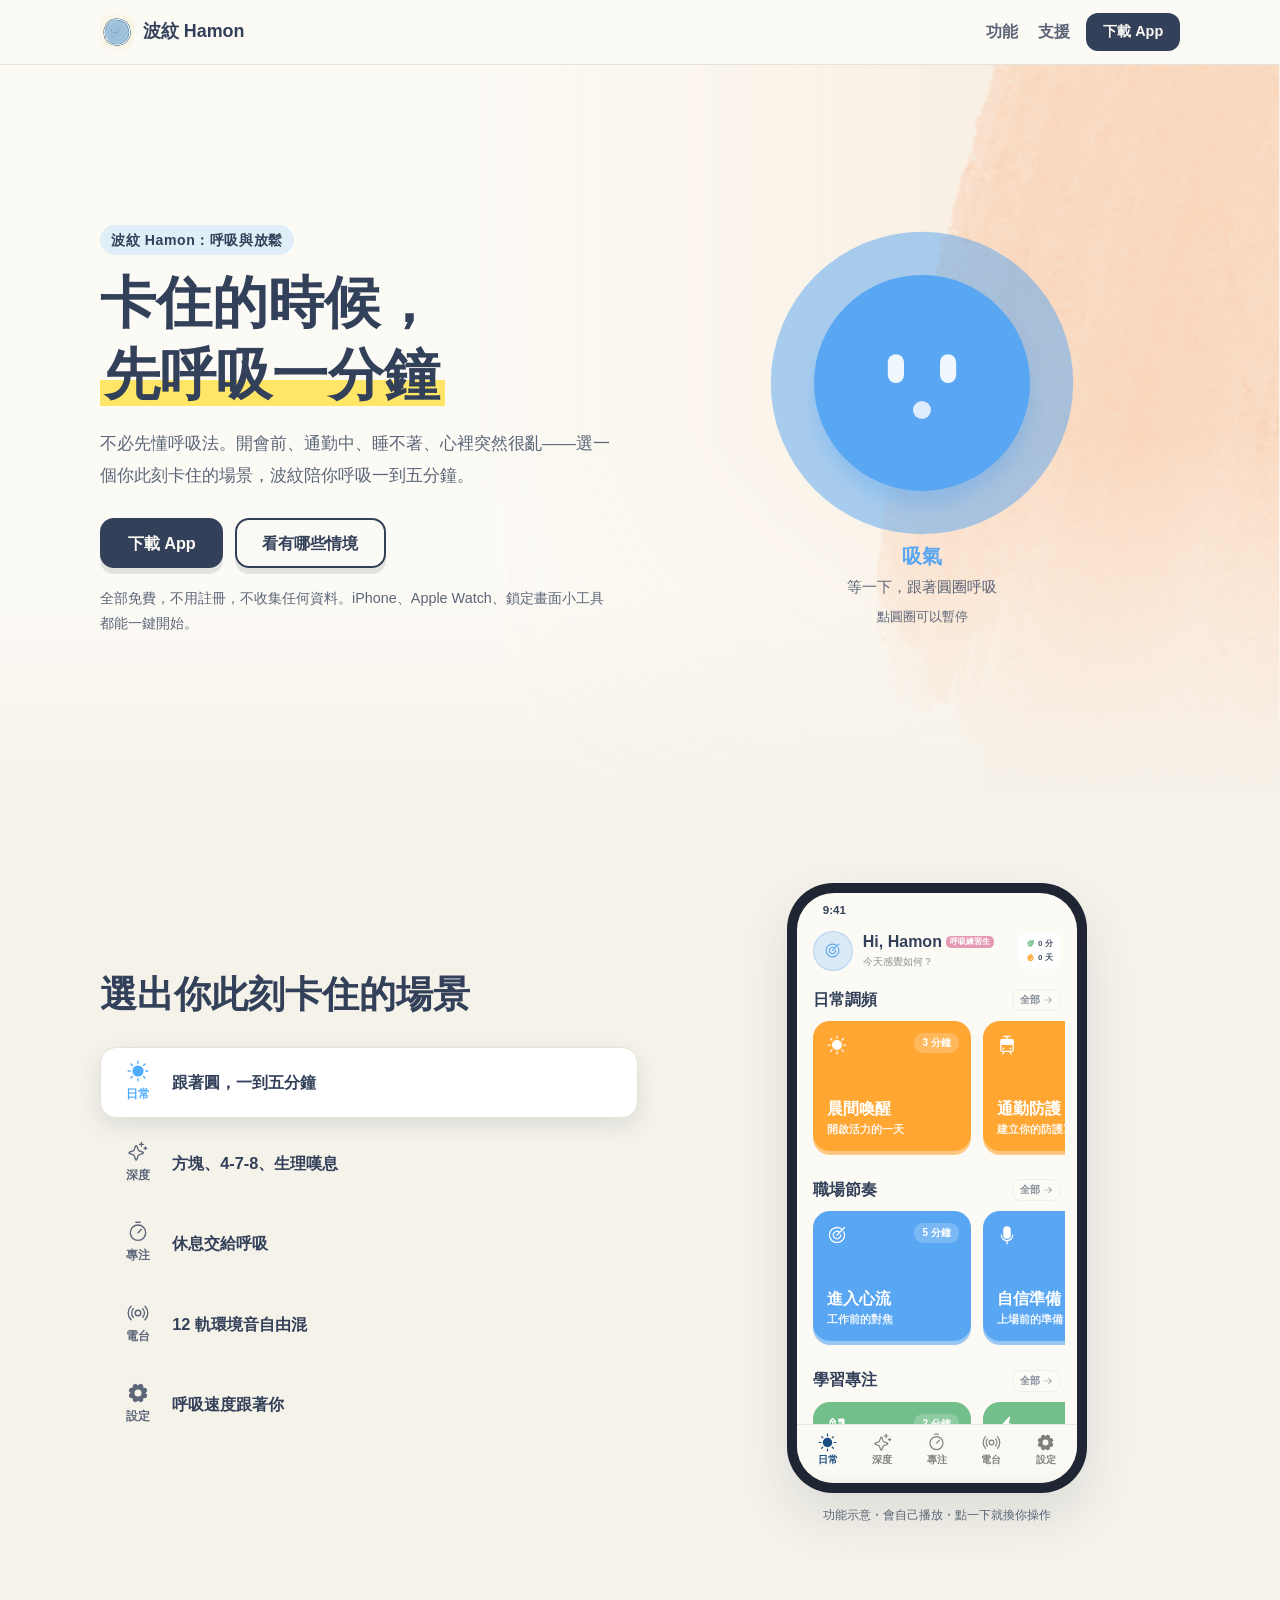
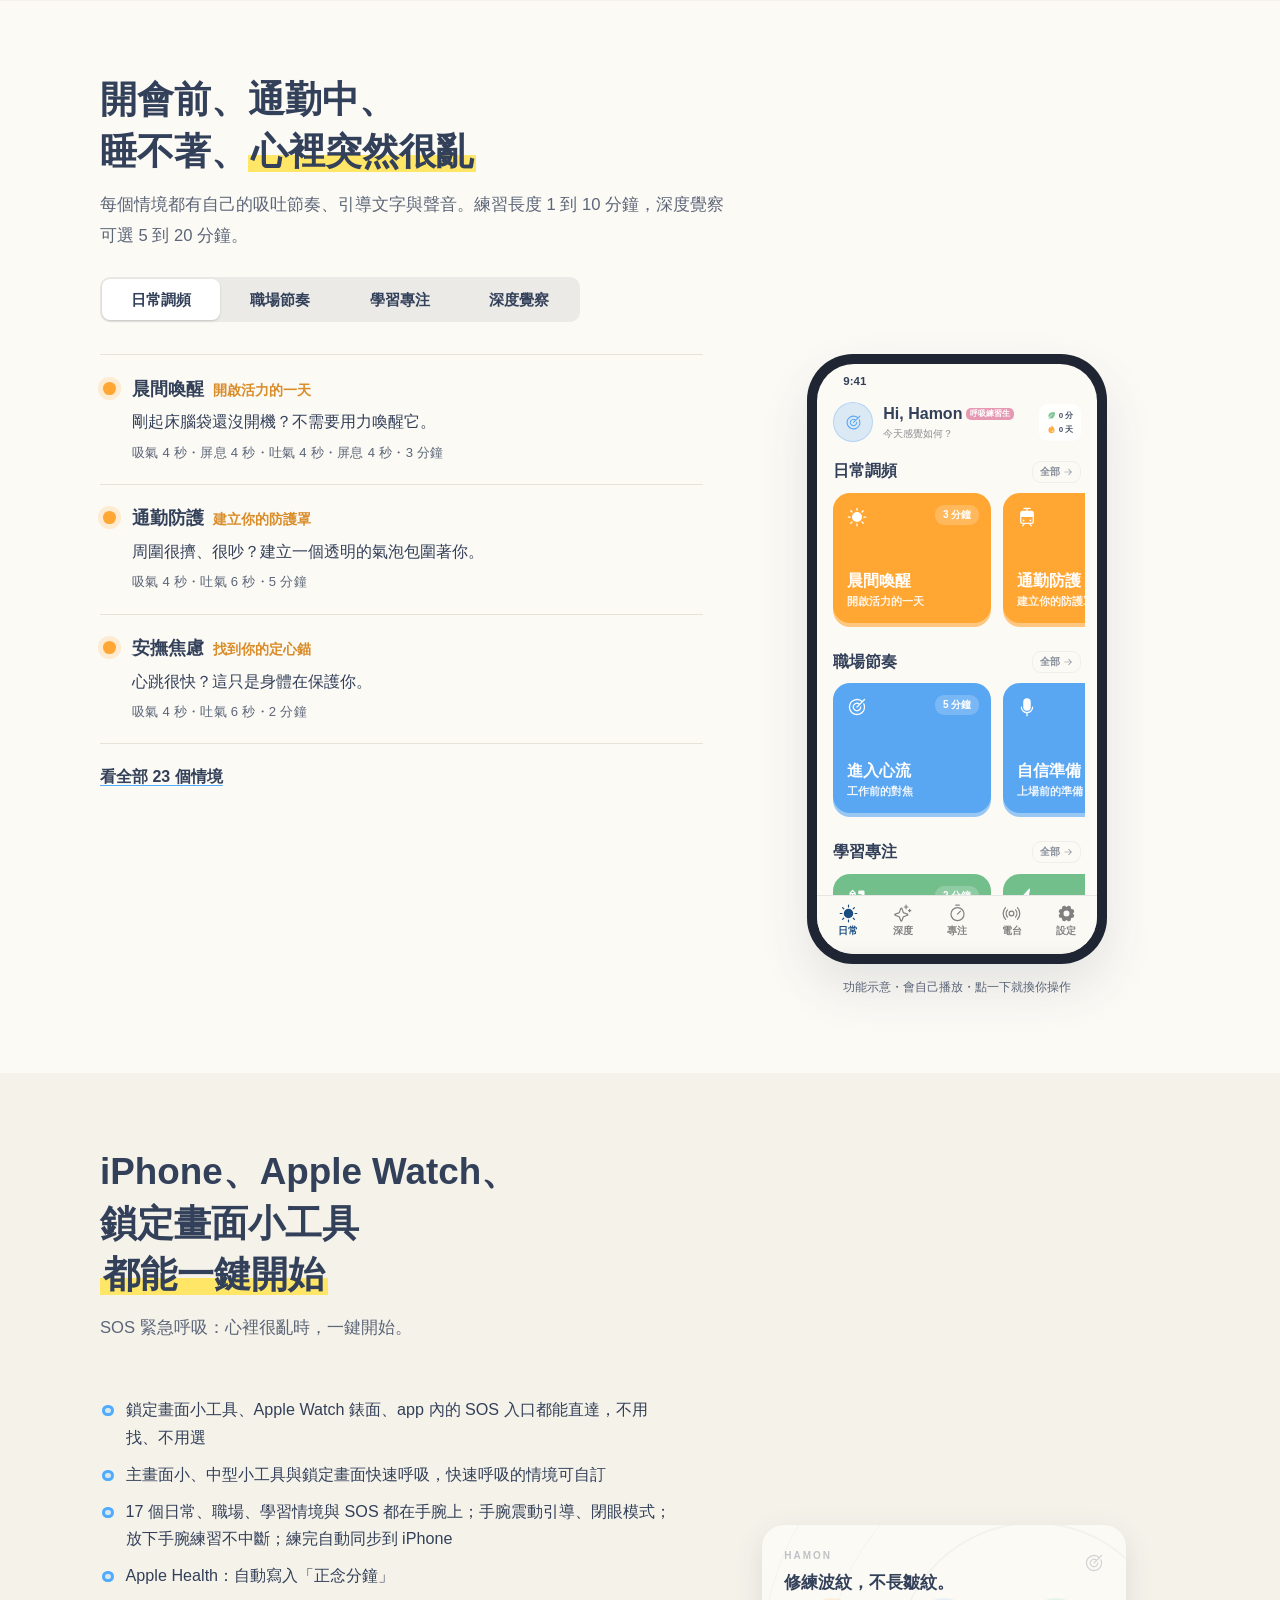
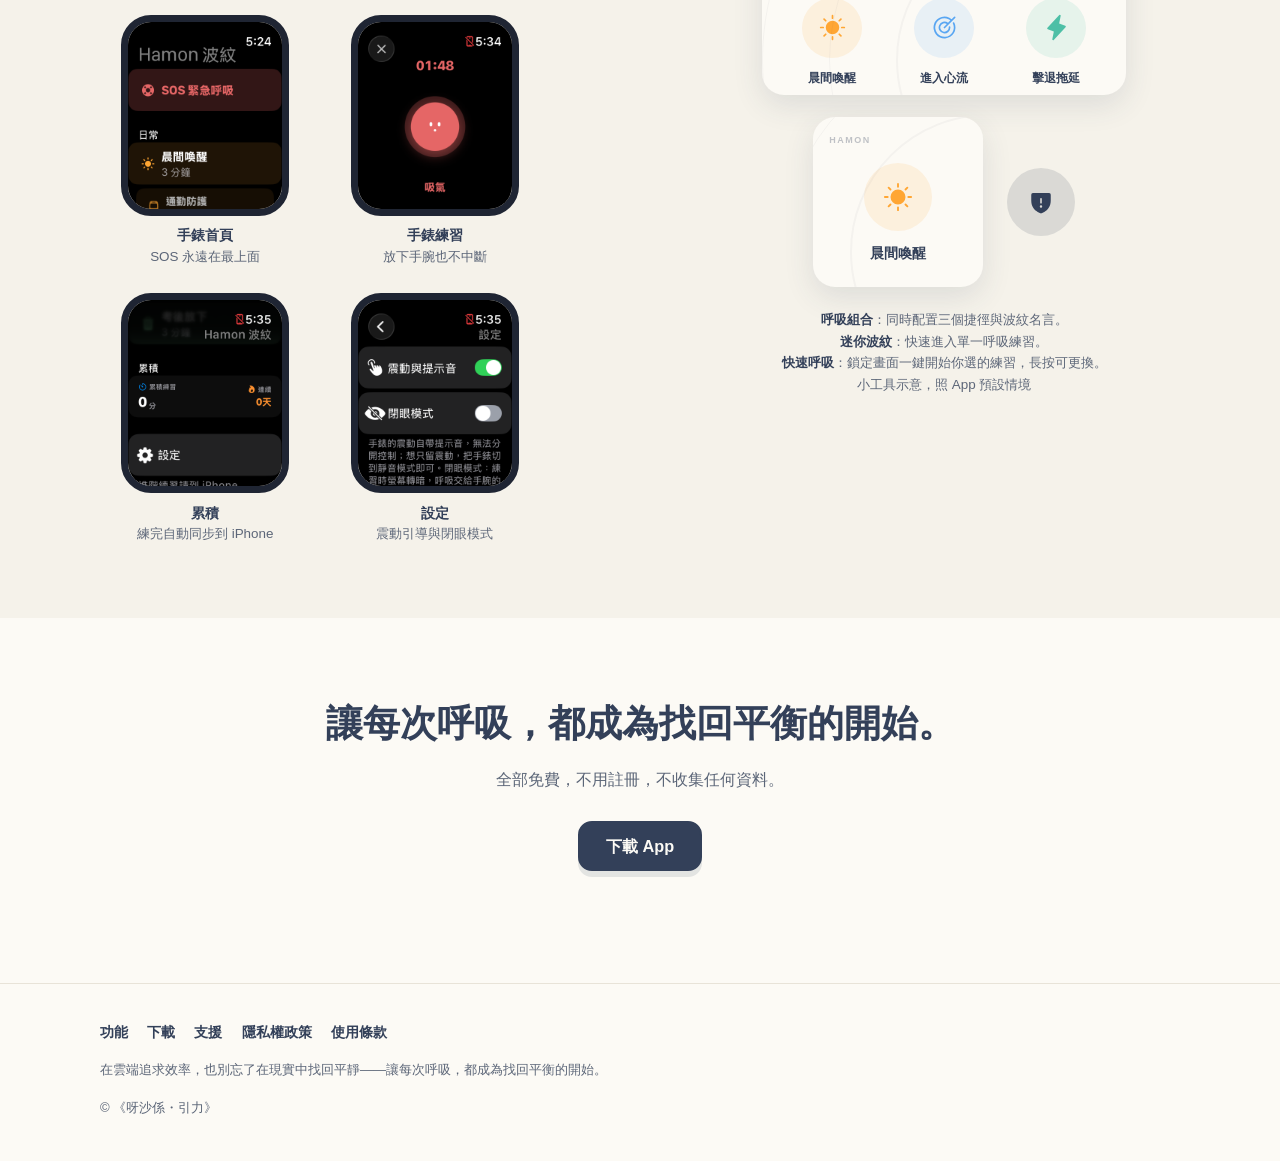
==== commit 8378bdc4: "feat: 首頁小工具照 App 重做、功能頁開頭與情境清單、支援頁精簡、文案修正" ====
--- a/index.html
+++ b/index.html
@@ -4,14 +4,14 @@
 <meta charset="utf-8">
 <meta name="viewport" content="width=device-width, initial-scale=1">
 <title>波紋 Hamon</title>
-<meta name="description" content="波紋 Hamon：呼吸與放鬆。波紋 Hamon 是為想在繁忙日常裡找回「慢節奏」的人做的小工具。不必先懂什麼是 4-7-8 或方塊呼吸，只要選出你此刻卡住的場景——開會前、通勤中、睡不著、心裡突然很亂——波紋替你選好節奏，用溫度感的手繪塗鴉風格，陪你呼吸一到五分鐘。">
+<meta name="description" content="波紋 Hamon：呼吸與放鬆。波紋 Hamon 是為想在繁忙日常裡找回「慢節奏」的人做的小工具。不必先懂什麼是 4-7-8 或方塊呼吸，只要選出你此刻卡住的場景——開會前、通勤中、睡不著、心裡突然很亂——波紋替你選好節奏，陪你呼吸一到五分鐘。">
 <meta name="color-scheme" content="light">
 <meta property="og:title" content="波紋 Hamon">
-<meta property="og:description" content="波紋 Hamon：呼吸與放鬆。波紋 Hamon 是為想在繁忙日常裡找回「慢節奏」的人做的小工具。不必先懂什麼是 4-7-8 或方塊呼吸，只要選出你此刻卡住的場景——開會前、通勤中、睡不著、心裡突然很亂——波紋替你選好節奏，用溫度感的手繪塗鴉風格，陪你呼吸一到五分鐘。">
+<meta property="og:description" content="波紋 Hamon：呼吸與放鬆。波紋 Hamon 是為想在繁忙日常裡找回「慢節奏」的人做的小工具。不必先懂什麼是 4-7-8 或方塊呼吸，只要選出你此刻卡住的場景——開會前、通勤中、睡不著、心裡突然很亂——波紋替你選好節奏，陪你呼吸一到五分鐘。">
 <meta property="og:image" content="https://tonyonier99.github.io/hamon-site/assets/icon-512.png">
 <link rel="icon" type="image/png" href="assets/icon-64.png">
 <link rel="apple-touch-icon" href="assets/icon-180.png">
-<link rel="stylesheet" href="assets/site.css?v=b9987d0fef">
+<link rel="stylesheet" href="assets/site.css?v=9d078ef4c4">
 </head>
 <body>
 <script>document.documentElement.classList.add('js')</script>
@@ -19,12 +19,12 @@
 <header class="site"><div class="wrap"><a class="logo" href="index.html"><img src="assets/icon-64.png" alt="" width="34" height="34">波紋 Hamon</a><nav class="site-nav" aria-label="主選單"><a href="features.html">功能</a><a href="support.html">支援</a></nav><a class="nav-cta" href="download.html">下載 App</a></div></header>
 <main id="main">
 <section class="bh-hero"><div class="sc-in bh-hero-in"><div class="sc-copy bh-copy" data-reveal><p class="sc-eyebrow">波紋 Hamon：呼吸與放鬆</p><h1>卡住的時候，<br><mark>先呼吸一分鐘</mark></h1><p class="sc-lead">不必先懂呼吸法。開會前、通勤中、睡不著、心裡突然很亂——選一個你此刻卡住的場景，波紋陪你呼吸一到五分鐘。</p><div class="sc-actions"><a class="sc-btn" href="download.html">下載 App</a><a class="sc-btn outline" href="#moments">看有哪些情境</a></div><p class="sc-proof">全部免費，不用註冊，不收集任何資料。iPhone、Apple Watch、鎖定畫面小工具都能一鍵開始。</p></div><div class="bh-breath" data-breath="{&quot;t&quot;: [4, 0, 6, 0], &quot;inScale&quot;: 1.8, &quot;outScale&quot;: 1.0, &quot;glow&quot;: 1.4, &quot;face&quot;: {&quot;eyeW&quot;: 12, &quot;eyeIn&quot;: 20, &quot;eyeOut&quot;: 5, &quot;eyeGap&quot;: 24, &quot;rowGap&quot;: 8, &quot;mouthHold&quot;: [20, 4], &quot;mouthIn&quot;: [12, 12], &quot;mouthOut&quot;: [24, 8], &quot;mouthDrop&quot;: 5}, &quot;hintPause&quot;: &quot;點圓圈可以暫停&quot;, &quot;hintPlay&quot;: &quot;點圓圈開始&quot;}" style="--c:#59A6F2"><button type="button" class="bh-orb" aria-label="呼吸示範，點一下開始或暫停"><span class="bh-glow"></span><span class="bh-ball"><span class="bh-eyes"><i></i><i></i></span><span class="bh-mouth"></span></span></button><p class="bh-say" aria-live="off"><b></b>等一下，跟著圓圈呼吸</p><p class="bh-hint"></p></div></div></section>
-<section class="bh-band tint"><div class="sc-in bh-tourwrap"><div><div class="bh-head" data-reveal><h2>選出你此刻卡住的場景</h2><p>波紋替你選好節奏，用溫度感的手繪塗鴉風格，陪你呼吸一到五分鐘。</p></div><ol class="bh-steps" data-steps data-reveal aria-label="手機正在示範的步驟，點一步跳過去"><li><button type="button" aria-current="step"><span class="tab"><i class="ic ic-sun-fill" aria-hidden="true"></i>日常</span><strong>練習｜跟著圓，一到五分鐘</strong><span class="d">每個情境都有自己的吸吐節奏、引導文字與聲音。</span></button></li><li><button type="button"><span class="tab"><i class="ic ic-sparkle" aria-hidden="true"></i>深度</span><strong>常見呼吸法｜方塊、4-7-8、生理嘆息</strong><span class="d">已經知道要什麼，點了就練</span></button></li><li><button type="button"><span class="tab"><i class="ic ic-timer" aria-hidden="true"></i>專注</span><strong>專注番茄｜休息交給呼吸</strong><span class="d">專注 10、15、25 或 50 分鐘，休息時直接接一段呼吸，第四輪換成眼部舒緩</span></button></li><li><button type="button"><span class="tab"><i class="ic ic-broadcast" aria-hidden="true"></i>電台</span><strong>電台｜12 軌環境音自由混</strong><span class="d">五組一鍵情境：雨夜咖啡館、海邊入睡、森林晨光、專注白噪、爐火夜晚</span></button></li><li><button type="button"><span class="tab"><i class="ic ic-gear-fill" aria-hidden="true"></i>設定</span><strong>呼吸速度跟著你</strong><span class="d">花四拍量一次你的自然節奏，之後所有情境都依你的速度調整；也可以直接選快、中、慢</span></button></li></ol></div><div class="bh-tour" data-reveal><div class="sc-stage"><div class="sc-card"><div class="hp" data-app data-start="home" data-script="tour" role="group" aria-label="波紋 App 功能示意"><div class="hp-screen"><div class="hp-status">9:41</div><div class="hp-panes"><section class="hp-pane on" data-pane="home"><div class="hp-scroll"><div class="hp-head"><span class="hp-avatar"><i class="ic ic-target" aria-hidden="true"></i></span><div class="hp-hello"><div><b>Hi, Hamon</b><em class="hp-badge">呼吸練習生</em></div><span>今天感覺如何？</span></div><div class="hp-stats"><span><i class="ic ic-leaf-fill leaf" aria-hidden="true"></i>0 分</span><span><i class="ic ic-fire-fill flame" aria-hidden="true"></i>0 天</span></div></div><div class="hp-sec"><div class="hp-sec-h"><h4>日常調頻</h4><span class="hp-all">全部<i class="ic ic-arrow-right" aria-hidden="true"></i></span></div><div class="hp-cards"><button type="button" class="hp-card" data-open="morning-wake" style="--c:#FFA633"><i class="ic ic-sun-fill hp-card-ic" aria-hidden="true"></i><span class="hp-pill">3 分鐘</span><strong>晨間喚醒</strong><span class="hp-card-sub">開啟活力的一天</span></button><button type="button" class="hp-card" data-open="commute-shield" style="--c:#FFA633"><i class="ic ic-tram-fill hp-card-ic" aria-hidden="true"></i><span class="hp-pill">5 分鐘</span><strong>通勤防護</strong><span class="hp-card-sub">建立你的防護罩</span></button><button type="button" class="hp-card" data-open="calm-anxiety" style="--c:#FFA633"><i class="ic ic-shield-warning-fill hp-card-ic" aria-hidden="true"></i><span class="hp-pill">2 分鐘</span><strong>安撫焦慮</strong><span class="hp-card-sub">找到你的定心錨</span></button><button type="button" class="hp-card" data-open="return-to-calm" style="--c:#FFA633"><i class="ic ic-leaf-fill hp-card-ic" aria-hidden="true"></i><span class="hp-pill">2 分鐘</span><strong>回歸平靜</strong><span class="hp-card-sub">擁抱情緒浪潮</span></button><div class="hp-more"><i class="ic ic-arrow-right" aria-hidden="true"></i><b>更多</b></div></div></div><div class="hp-sec"><div class="hp-sec-h"><h4>職場節奏</h4><span class="hp-all">全部<i class="ic ic-arrow-right" aria-hidden="true"></i></span></div><div class="hp-cards"><button type="button" class="hp-card" data-open="enter-flow" style="--c:#59A6F2"><i class="ic ic-target hp-card-ic" aria-hidden="true"></i><span class="hp-pill">5 分鐘</span><strong>進入心流</strong><span class="hp-card-sub">工作前的對焦</span></button><button type="button" class="hp-card" data-open="confidence-prep" style="--c:#59A6F2"><i class="ic ic-microphone-fill hp-card-ic" aria-hidden="true"></i><span class="hp-pill">3 分鐘</span><strong>自信準備</strong><span class="hp-card-sub">上場前的準備</span></button><button type="button" class="hp-card" data-open="meeting-shield" style="--c:#59A6F2"><i class="ic ic-eye-slash hp-card-ic" aria-hidden="true"></i><span class="hp-pill">5 分鐘</span><strong>會議隱形</strong><span class="hp-card-sub">喧囂中找回安靜</span></button><button type="button" class="hp-card" data-open="conflict-aid" style="--c:#59A6F2"><i class="ic ic-chats-fill hp-card-ic" aria-hidden="true"></i><span class="hp-pill">2 分鐘</span><strong>面對衝突</strong><span class="hp-card-sub">情緒急救</span></button><div class="hp-more"><i class="ic ic-arrow-right" aria-hidden="true"></i><b>更多</b></div></div></div><div class="hp-sec"><div class="hp-sec-h"><h4>學習專注</h4><span class="hp-all">全部<i class="ic ic-arrow-right" aria-hidden="true"></i></span></div><div class="hp-cards"><button type="button" class="hp-card" data-open="pre-exam-calm" style="--c:#73BF8C"><i class="ic ic-pencil-ruler-fill hp-card-ic" aria-hidden="true"></i><span class="hp-pill">2 分鐘</span><strong>考前定心</strong><span class="hp-card-sub">信任你的累積</span></button><button type="button" class="hp-card" data-open="beat-procrastination" style="--c:#73BF8C"><i class="ic ic-lightning-fill hp-card-ic" aria-hidden="true"></i><span class="hp-pill">1 分鐘</span><strong>擊退拖延</strong><span class="hp-card-sub">微小的第一步</span></button><button type="button" class="hp-card" data-open="group-anxiety" style="--c:#73BF8C"><i class="ic ic-users-three-fill hp-card-ic" aria-hidden="true"></i><span class="hp-pill">2 分鐘</span><strong>分組焦慮</strong><span class="hp-card-sub">你不需要完美</span></button><button type="button" class="hp-card" data-open="desk-flow" style="--c:#73BF8C"><i class="ic ic-book-fill hp-card-ic" aria-hidden="true"></i><span class="hp-pill">5 分鐘</span><strong>書桌心流</strong><span class="hp-card-sub">建立專注結界</span></button><div class="hp-more"><i class="ic ic-arrow-right" aria-hidden="true"></i><b>更多</b></div></div></div></div></section><section class="hp-pane" data-pane="deep"><div class="hp-scroll"><div class="hp-big"><h3>深度覺察</h3><p>回歸呼吸的本質</p></div><button type="button" class="hp-common" data-act="common"><span><strong>常見呼吸法</strong><em>方塊、4-7-8、生理嘆息，點了就練</em></span><i class="ic ic-arrow-right hp-green" aria-hidden="true"></i></button><div class="hp-grp"><h5 style="--c:#9980E6"><span></span>放空與暫停</h5><button type="button" class="hp-row" data-open="blank-space" style="--c:#9980E6"><span class="hp-dotbig"><i class="ic ic-coffee-fill" aria-hidden="true"></i></span><span class="hp-row-t"><strong>留白練習</strong><em>Space for Yourself</em></span><i class="ic ic-caret-right hp-chev" aria-hidden="true"></i></button><button type="button" class="hp-row" data-open="pause-reset" style="--c:#9980E6"><span class="hp-dotbig"><i class="ic ic-pause-circle-fill" aria-hidden="true"></i></span><span class="hp-row-t"><strong>暫停與重啟</strong><em>Pause &amp; Reset</em></span><i class="ic ic-caret-right hp-chev" aria-hidden="true"></i></button></div><div class="hp-grp"><h5 style="--c:#3399B3"><span></span>回到身體</h5><button type="button" class="hp-row" data-open="sensory-anchor" style="--c:#3399B3"><span class="hp-dotbig"><i class="ic ic-eye-fill" aria-hidden="true"></i></span><span class="hp-row-t"><strong>感官定錨</strong><em>Sensory Anchor</em></span><i class="ic ic-caret-right hp-chev" aria-hidden="true"></i></button><button type="button" class="hp-row" data-open="touch-landing" style="--c:#3399B3"><span class="hp-dotbig"><i class="ic ic-tag-fill" aria-hidden="true"></i></span><span class="hp-row-t"><strong>觸覺回歸</strong><em>Touch Landing</em></span><i class="ic ic-caret-right hp-chev" aria-hidden="true"></i></button><button type="button" class="hp-row" data-open="body-scan" style="--c:#3399B3"><span class="hp-dotbig"><i class="ic ic-person-simple-walk" aria-hidden="true"></i></span><span class="hp-row-t"><strong>全身掃描</strong><em>Body Awareness</em></span><i class="ic ic-caret-right hp-chev" aria-hidden="true"></i></button></div><div class="hp-grp"><h5 style="--c:#E699B3"><span></span>看見情緒</h5><button type="button" class="hp-row" data-open="emotion-witness" style="--c:#E699B3"><span class="hp-dotbig"><i class="ic ic-heart-fill" aria-hidden="true"></i></span><span class="hp-row-t"><strong>情緒觀察員</strong><em>Emotion Witness</em></span><i class="ic ic-caret-right hp-chev" aria-hidden="true"></i></button></div></div></section><section class="hp-pane" data-pane="focus"><div class="hp-scroll hp-focus" data-state="setup"><div class="hp-focus-setup"><div class="hp-big"><h3>專注番茄</h3><p>專注一段，休息交給呼吸</p></div><div class="hp-lbl">專注多久</div><div class="hp-times"><button type="button" class="hp-time" data-focus="10"><b>10</b><small>分鐘</small><span>暖身</span></button><button type="button" class="hp-time" data-focus="15"><b>15</b><small>分鐘</small><span>短衝刺</span></button><button type="button" class="hp-time on" data-focus="25"><b>25</b><small>分鐘</small><span>標準</span></button><button type="button" class="hp-time" data-focus="50"><b>50</b><small>分鐘</small><span>深度</span></button></div><div class="hp-lbl">一輪的節奏</div><div class="hp-rhythm"><span class="on">專注</span><i class="ic ic-arrow-right hp-arrow" aria-hidden="true"></i><span>呼吸喘口氣</span></div><p class="hp-note">每段專注後呼吸一下；做滿 4 輪，第 4 輪的休息換成眼部舒緩。</p><div class="hp-line"><span class="hp-lbl">休息長度</span><div class="hp-segc"><button type="button" class="" data-break="3">3 分</button><button type="button" class="on" data-break="5">5 分</button><button type="button" class="" data-break="8">8 分</button></div></div><div class="hp-lbl">專注時的聲音</div><div class="hp-chips"><button type="button" class="hp-chip on" data-scape="">無</button><button type="button" class="hp-chip" data-scape="深夜雨聲">深夜雨聲</button><button type="button" class="hp-chip" data-scape="寧靜海洋">寧靜海洋</button><button type="button" class="hp-chip" data-scape="溫暖營火">溫暖營火</button><button type="button" class="hp-chip" data-scape="深層平靜">深層平靜</button></div><input class="hp-input" type="text" maxlength="40" placeholder="這一輪想專注什麼？（可留白）" aria-label="這一輪想專注什麼"><label class="hp-tg"><span>專注時保持螢幕亮著</span><button type="button" class="hp-sw on" data-sw="awake" aria-label="專注時保持螢幕亮著"></button></label><label class="hp-tg"><span>專注時自動變暗（夜間友善）</span><button type="button" class="hp-sw" data-sw="dim" aria-label="專注時自動變暗"></button></label><button type="button" class="hp-cta" data-act="focus-start">開始專注</button><p class="hp-note center">專注結束時，我們會用一則通知把你叫回來。</p></div><div class="hp-focus-run"><span class="hp-acc">專注中</span><p class="hp-intent"></p><div class="hp-ring"><svg viewBox="0 0 120 120" aria-hidden="true"><circle cx="60" cy="60" r="54"/><circle class="arc" cx="60" cy="60" r="54"/></svg><b class="hp-clock">25:00</b></div><span class="hp-acc hp-paused">已暫停</span><div class="hp-rdots"><i></i><i></i><i></i><i></i></div><div class="hp-btns"><button type="button" class="hp-soft" data-act="focus-pause"><i class="ic ic-pause-fill" aria-hidden="true"></i><span>暫停</span></button><button type="button" class="hp-ghost" data-act="focus-end">提前結束</button></div></div><div class="hp-focus-done"><h3>辛苦了</h3><p>今天完成 0 輪專注，<br>中間都有好好喘口氣。</p><button type="button" class="hp-cta" data-act="focus-reset">完成</button></div></div></section><section class="hp-pane" data-pane="radio"><div class="hp-scroll"><div class="hp-big hp-radio-h"><h3>環境電台</h3><div class="hp-rbtns"><button type="button" class="hp-rb bg on" data-act="bgplay"><i class="ic ic-play-circle-fill on-ic" aria-hidden="true"></i><i class="ic ic-pause-circle-fill off-ic" aria-hidden="true"></i>背景</button><button type="button" class="hp-rb zero" data-act="zero"><i class="ic ic-stop-circle-fill" aria-hidden="true"></i>歸零</button></div></div><p class="hp-note">打造你的專屬專注空間</p><div class="hp-lbl">一鍵情境</div><div class="hp-chips"><button type="button" class="hp-preset" data-preset="0"><i class="ic ic-coffee-fill" aria-hidden="true"></i>雨夜咖啡館</button><button type="button" class="hp-preset" data-preset="1"><i class="ic ic-moon-fill" aria-hidden="true"></i>海邊入睡</button><button type="button" class="hp-preset" data-preset="2"><i class="ic ic-sun-horizon-fill" aria-hidden="true"></i>森林晨光</button><button type="button" class="hp-preset" data-preset="3"><i class="ic ic-waveform" aria-hidden="true"></i>專注白噪</button><button type="button" class="hp-preset" data-preset="4"><i class="ic ic-fire-fill" aria-hidden="true"></i>爐火夜晚</button></div><h5 class="hp-mixh">環境場景</h5><div class="hp-mixgrid"><div class="hp-mix" data-track="birds"><div class="hp-mix-top"><span class="hp-mix-ic"><i class="ic ic-bird-fill" aria-hidden="true"></i></span><strong>晨間鳥鳴</strong></div><div class="hp-vol"><i class="ic ic-speaker-none-fill hp-spk" aria-hidden="true"></i><small></small><input type="range" min="0" max="100" value="0" aria-label="晨間鳥鳴 音量"></div></div><div class="hp-mix" data-track="rain"><div class="hp-mix-top"><span class="hp-mix-ic"><i class="ic ic-umbrella-fill" aria-hidden="true"></i></span><strong>深夜雨聲</strong></div><div class="hp-vol"><i class="ic ic-speaker-none-fill hp-spk" aria-hidden="true"></i><small></small><input type="range" min="0" max="100" value="0" aria-label="深夜雨聲 音量"></div></div><div class="hp-mix" data-track="ocean"><div class="hp-mix-top"><span class="hp-mix-ic"><i class="ic ic-waves" aria-hidden="true"></i></span><strong>寧靜海洋</strong></div><div class="hp-vol"><i class="ic ic-speaker-none-fill hp-spk" aria-hidden="true"></i><small></small><input type="range" min="0" max="100" value="0" aria-label="寧靜海洋 音量"></div></div><div class="hp-mix" data-track="night"><div class="hp-mix-top"><span class="hp-mix-ic"><i class="ic ic-moon-stars-fill" aria-hidden="true"></i></span><strong>夏夜晚風</strong></div><div class="hp-vol"><i class="ic ic-speaker-none-fill hp-spk" aria-hidden="true"></i><small></small><input type="range" min="0" max="100" value="0" aria-label="夏夜晚風 音量"></div></div><div class="hp-mix" data-track="sci-fi-ambience-soothing-spaceship-engine-sound-loop"><div class="hp-mix-top"><span class="hp-mix-ic"><i class="ic ic-sparkle" aria-hidden="true"></i></span><strong>太空引擎</strong></div><div class="hp-vol"><i class="ic ic-speaker-none-fill hp-spk" aria-hidden="true"></i><small></small><input type="range" min="0" max="100" value="0" aria-label="太空引擎 音量"></div></div><div class="hp-mix" data-track="fireplace"><div class="hp-mix-top"><span class="hp-mix-ic"><i class="ic ic-fire-fill" aria-hidden="true"></i></span><strong>營火</strong></div><div class="hp-vol"><i class="ic ic-speaker-none-fill hp-spk" aria-hidden="true"></i><small></small><input type="range" min="0" max="100" value="0" aria-label="營火 音量"></div></div><div class="hp-mix" data-track="cafe"><div class="hp-mix-top"><span class="hp-mix-ic"><i class="ic ic-coffee-fill" aria-hidden="true"></i></span><strong>咖啡廳</strong></div><div class="hp-vol"><i class="ic ic-speaker-none-fill hp-spk" aria-hidden="true"></i><small></small><input type="range" min="0" max="100" value="0" aria-label="咖啡廳 音量"></div></div><div class="hp-mix" data-track="wind"><div class="hp-mix-top"><span class="hp-mix-ic"><i class="ic ic-wind" aria-hidden="true"></i></span><strong>狂風</strong></div><div class="hp-vol"><i class="ic ic-speaker-none-fill hp-spk" aria-hidden="true"></i><small></small><input type="range" min="0" max="100" value="0" aria-label="狂風 音量"></div></div><div class="hp-mix" data-track="old-vinyl-record-crackle"><div class="hp-mix-top"><span class="hp-mix-ic"><i class="ic ic-disc-fill" aria-hidden="true"></i></span><strong>黑膠唱片</strong></div><div class="hp-vol"><i class="ic ic-speaker-none-fill hp-spk" aria-hidden="true"></i><small></small><input type="range" min="0" max="100" value="0" aria-label="黑膠唱片 音量"></div></div></div><h5 class="hp-mixh">純淨頻率</h5><div class="hp-mixgrid"><div class="hp-mix" data-track="soothing-deep-noise"><div class="hp-mix-top"><span class="hp-mix-ic"><i class="ic ic-heartbeat" aria-hidden="true"></i></span><strong>深層平靜</strong></div><div class="hp-vol"><i class="ic ic-speaker-none-fill hp-spk" aria-hidden="true"></i><small></small><input type="range" min="0" max="100" value="0" aria-label="深層平靜 音量"></div></div><div class="hp-mix" data-track="soft-soothing-deep-white-noise"><div class="hp-mix-top"><span class="hp-mix-ic"><i class="ic ic-waveform" aria-hidden="true"></i></span><strong>柔和白噪</strong></div><div class="hp-vol"><i class="ic ic-speaker-none-fill hp-spk" aria-hidden="true"></i><small></small><input type="range" min="0" max="100" value="0" aria-label="柔和白噪 音量"></div></div></div><h5 class="hp-mixh">氛圍音樂</h5><div class="hp-mixgrid"><div class="hp-mix" data-track="white-noise"><div class="hp-mix-top"><span class="hp-mix-ic"><i class="ic ic-headphones" aria-hidden="true"></i></span><strong>深潛</strong></div><div class="hp-vol"><i class="ic ic-speaker-none-fill hp-spk" aria-hidden="true"></i><small></small><input type="range" min="0" max="100" value="0" aria-label="深潛 音量"></div></div></div></div></section><section class="hp-pane" data-pane="settings"><div class="hp-scroll"><div class="hp-profile"><span class="hp-avatar big"><i class="ic ic-target" aria-hidden="true"></i><span class="hp-cam"><i class="ic ic-camera-fill" aria-hidden="true"></i></span></span><b>點擊輸入你的名字</b><em class="hp-badge">呼吸練習生<i class="ic ic-info" aria-hidden="true"></i></em></div><div class="hp-statbox"><div style="--c:#73BF8C"><i class="ic ic-leaf-fill" aria-hidden="true"></i><b>0 分</b><small>平靜存款</small></div><div style="--c:#FFA633"><i class="ic ic-fire-fill" aria-hidden="true"></i><b>0 天</b><small>連續練習</small></div></div><div class="hp-lbl">偏好設定</div><div class="hp-group"><div class="hp-set"><span class="hp-li" style="--c:#FFA633"><i class="ic ic-bell-fill" aria-hidden="true"></i><span>每日提醒</span></span><button type="button" class="hp-sw" data-sw="reminder" aria-label="每日提醒"></button></div><div class="hp-set"><span class="hp-li" style="--c:#59A6F2"><i class="ic ic-heartbeat" aria-hidden="true"></i><span>環境氛圍</span></span><button type="button" class="hp-sw on" data-sw="ambient" aria-label="環境氛圍"></button></div><div class="hp-set"><span class="hp-li" style="--c:#3399B3"><i class="ic ic-speaker-high-fill" aria-hidden="true"></i><span>呼吸提示音</span></span><button type="button" class="hp-sw on" data-sw="sound" aria-label="呼吸提示音"></button></div><div class="hp-set"><span class="hp-li" style="--c:#9980E6"><i class="ic ic-vibrate" aria-hidden="true"></i><span>震動回饋</span></span><button type="button" class="hp-sw on" data-sw="haptics" aria-label="震動回饋"></button></div><div class="hp-set col"><span class="hp-li" style="--c:#FFA633"><i class="ic ic-gauge" aria-hidden="true"></i><span>呼吸速度</span></span><div class="hp-segc" data-pace-seg><button type="button" data-pace="fast">快</button><button type="button" class="on" data-pace="medium">中</button><button type="button" data-pace="slow">慢</button><button type="button" data-pace="custom">自己的</button></div></div><div class="hp-set"><span class="hp-li" style="--c:#E66666"><i class="ic ic-heart-fill" aria-hidden="true"></i><span>連接 Apple Health</span></span><i class="ic ic-caret-right hp-chev" aria-hidden="true"></i></div></div><div class="hp-lbl">支援與關於</div><div class="hp-group"><div class="hp-set"><span class="hp-li" style="--c:#73BF8C"><i class="ic ic-hand-heart-fill" aria-hidden="true"></i><span>需要更多支持</span></span><i class="ic ic-caret-right hp-chev" aria-hidden="true"></i></div><div class="hp-set"><span class="hp-li" style="--c:#E699B3"><i class="ic ic-coffee-fill" aria-hidden="true"></i><span>請我喝杯咖啡</span></span><i class="ic ic-heart-fill hp-chev" aria-hidden="true"></i></div><div class="hp-set"><span class="hp-li" style="--c:#59A6F2"><i class="ic ic-chats-fill" aria-hidden="true"></i><span>提供回饋</span></span><i class="ic ic-envelope hp-chev" aria-hidden="true"></i></div><div class="hp-set"><span class="hp-li" style="--c:#59A6F2"><i class="ic ic-hand-palm-fill" aria-hidden="true"></i><span>隱私權政策</span></span><i class="ic ic-arrow-up-right hp-chev" aria-hidden="true"></i></div><div class="hp-set"><span class="hp-li" style="--c:#59A6F2"><i class="ic ic-hammer-fill" aria-hidden="true"></i><span>開發者：《呀沙係・引力》</span></span><i class="ic ic-arrow-up-right hp-chev" aria-hidden="true"></i></div></div><p class="hp-note center">Audio Resources Provided by<br>Pixabay &amp; Brad Traversy</p></div></section></div><nav class="hp-tabs"><button type="button" data-tab="home" class="on"><i class="ic ic-sun-fill" aria-hidden="true"></i><span>日常</span></button><button type="button" data-tab="deep" class=""><i class="ic ic-sparkle" aria-hidden="true"></i><span>深度</span></button><button type="button" data-tab="focus" class=""><i class="ic ic-timer" aria-hidden="true"></i><span>專注</span></button><button type="button" data-tab="radio" class=""><i class="ic ic-broadcast" aria-hidden="true"></i><span>電台</span></button><button type="button" data-tab="settings" class=""><i class="ic ic-gear-fill" aria-hidden="true"></i><span>設定</span></button></nav><div class="hp-layer hp-sheet" data-layer="common"><div class="hp-scroll"><button type="button" class="hp-x" data-act="close-common" aria-label="關閉"><i class="ic ic-x" aria-hidden="true"></i></button><div class="hp-big"><h3>常見呼吸法</h3><p>選一個，直接開始</p></div><button type="button" class="hp-row" data-common="0" style="--c:var(--hp-green)"><span class="hp-dotbig"><i class="ic ic-wind" aria-hidden="true"></i></span><span class="hp-row-t"><strong>平穩呼吸 4-6</strong><small>吐氣比吸氣長，身體會慢慢鬆下來。隨時可用的基本款</small><em>吸氣 4 秒 · 吐氣 6 秒 · 3 分鐘</em></span><i class="ic ic-caret-right hp-chev" aria-hidden="true"></i></button><button type="button" class="hp-row" data-common="1" style="--c:var(--hp-green)"><span class="hp-dotbig"><i class="ic ic-square" aria-hidden="true"></i></span><span class="hp-row-t"><strong>方塊呼吸 4-4-4-4</strong><small>四邊等長，把注意力拉回來。上台、開會前用</small><em>吸氣 4 秒 · 停留 4 秒 · 吐氣 4 秒 · 停留 4 秒 · 3 分鐘</em></span><i class="ic ic-caret-right hp-chev" aria-hidden="true"></i></button><button type="button" class="hp-row" data-common="2" style="--c:var(--hp-green)"><span class="hp-dotbig"><i class="ic ic-moon" aria-hidden="true"></i></span><span class="hp-row-t"><strong>4-7-8 放鬆呼吸</strong><small>長停留、長吐氣，心跳快或睡前用</small><em>吸氣 4 秒 · 停留 7 秒 · 吐氣 8 秒 · 1 分鐘</em><small>屏息較長，初學做 4 輪就好</small></span><i class="ic ic-caret-right hp-chev" aria-hidden="true"></i></button><button type="button" class="hp-row" data-common="3" style="--c:var(--hp-green)"><span class="hp-dotbig"></span><span class="hp-row-t"><strong>生理嘆息（雙吸長吐）</strong><small>兩口吸把肺撐開、一口長吐。最快讓自己緩下來的方法</small><em>吸氣 2 秒 · 吸氣 1 秒 · 吐氣 6 秒 · 2 分鐘</em></span><i class="ic ic-caret-right hp-chev" aria-hidden="true"></i></button></div></div><div class="hp-layer hp-cover" data-layer="detail"></div><div class="hp-layer hp-cover" data-layer="session"></div></div></div><p class="sc-note">功能示意・會自己播放・點一下就換你操作</p></div></div></div></div></section>
+<section class="bh-band tint"><div class="sc-in bh-tourwrap"><div><div class="bh-head" data-reveal><h2>選出你此刻卡住的場景</h2></div><ol class="bh-steps" data-steps data-reveal aria-label="手機正在示範的步驟，點一步跳過去"><li><button type="button" aria-current="step"><span class="tab"><i class="ic ic-sun-fill" aria-hidden="true"></i>日常</span><strong>跟著圓，一到五分鐘</strong></button></li><li><button type="button"><span class="tab"><i class="ic ic-sparkle" aria-hidden="true"></i>深度</span><strong>方塊、4-7-8、生理嘆息</strong></button></li><li><button type="button"><span class="tab"><i class="ic ic-timer" aria-hidden="true"></i>專注</span><strong>休息交給呼吸</strong></button></li><li><button type="button"><span class="tab"><i class="ic ic-broadcast" aria-hidden="true"></i>電台</span><strong>12 軌環境音自由混</strong></button></li><li><button type="button"><span class="tab"><i class="ic ic-gear-fill" aria-hidden="true"></i>設定</span><strong>呼吸速度跟著你</strong></button></li></ol></div><div class="bh-tour" data-reveal><div class="sc-stage"><div class="sc-card"><div class="hp" data-app data-start="home" data-script="tour" role="group" aria-label="波紋 App 功能示意"><div class="hp-screen"><div class="hp-status">9:41</div><div class="hp-panes"><section class="hp-pane on" data-pane="home"><div class="hp-scroll"><div class="hp-head"><span class="hp-avatar"><i class="ic ic-target" aria-hidden="true"></i></span><div class="hp-hello"><div><b>Hi, Hamon</b><em class="hp-badge">呼吸練習生</em></div><span>今天感覺如何？</span></div><div class="hp-stats"><span><i class="ic ic-leaf-fill leaf" aria-hidden="true"></i>0 分</span><span><i class="ic ic-fire-fill flame" aria-hidden="true"></i>0 天</span></div></div><div class="hp-sec"><div class="hp-sec-h"><h4>日常調頻</h4><span class="hp-all">全部<i class="ic ic-arrow-right" aria-hidden="true"></i></span></div><div class="hp-cards"><button type="button" class="hp-card" data-open="morning-wake" style="--c:#FFA633"><i class="ic ic-sun-fill hp-card-ic" aria-hidden="true"></i><span class="hp-pill">3 分鐘</span><strong>晨間喚醒</strong><span class="hp-card-sub">開啟活力的一天</span></button><button type="button" class="hp-card" data-open="commute-shield" style="--c:#FFA633"><i class="ic ic-tram-fill hp-card-ic" aria-hidden="true"></i><span class="hp-pill">5 分鐘</span><strong>通勤防護</strong><span class="hp-card-sub">建立你的防護罩</span></button><button type="button" class="hp-card" data-open="calm-anxiety" style="--c:#FFA633"><i class="ic ic-shield-warning-fill hp-card-ic" aria-hidden="true"></i><span class="hp-pill">2 分鐘</span><strong>安撫焦慮</strong><span class="hp-card-sub">找到你的定心錨</span></button><button type="button" class="hp-card" data-open="return-to-calm" style="--c:#FFA633"><i class="ic ic-leaf-fill hp-card-ic" aria-hidden="true"></i><span class="hp-pill">2 分鐘</span><strong>回歸平靜</strong><span class="hp-card-sub">擁抱情緒浪潮</span></button><div class="hp-more"><i class="ic ic-arrow-right" aria-hidden="true"></i><b>更多</b></div></div></div><div class="hp-sec"><div class="hp-sec-h"><h4>職場節奏</h4><span class="hp-all">全部<i class="ic ic-arrow-right" aria-hidden="true"></i></span></div><div class="hp-cards"><button type="button" class="hp-card" data-open="enter-flow" style="--c:#59A6F2"><i class="ic ic-target hp-card-ic" aria-hidden="true"></i><span class="hp-pill">5 分鐘</span><strong>進入心流</strong><span class="hp-card-sub">工作前的對焦</span></button><button type="button" class="hp-card" data-open="confidence-prep" style="--c:#59A6F2"><i class="ic ic-microphone-fill hp-card-ic" aria-hidden="true"></i><span class="hp-pill">3 分鐘</span><strong>自信準備</strong><span class="hp-card-sub">上場前的準備</span></button><button type="button" class="hp-card" data-open="meeting-shield" style="--c:#59A6F2"><i class="ic ic-eye-slash hp-card-ic" aria-hidden="true"></i><span class="hp-pill">5 分鐘</span><strong>會議隱形</strong><span class="hp-card-sub">喧囂中找回安靜</span></button><button type="button" class="hp-card" data-open="conflict-aid" style="--c:#59A6F2"><i class="ic ic-chats-fill hp-card-ic" aria-hidden="true"></i><span class="hp-pill">2 分鐘</span><strong>面對衝突</strong><span class="hp-card-sub">情緒急救</span></button><div class="hp-more"><i class="ic ic-arrow-right" aria-hidden="true"></i><b>更多</b></div></div></div><div class="hp-sec"><div class="hp-sec-h"><h4>學習專注</h4><span class="hp-all">全部<i class="ic ic-arrow-right" aria-hidden="true"></i></span></div><div class="hp-cards"><button type="button" class="hp-card" data-open="pre-exam-calm" style="--c:#73BF8C"><i class="ic ic-pencil-ruler-fill hp-card-ic" aria-hidden="true"></i><span class="hp-pill">2 分鐘</span><strong>考前定心</strong><span class="hp-card-sub">信任你的累積</span></button><button type="button" class="hp-card" data-open="beat-procrastination" style="--c:#73BF8C"><i class="ic ic-lightning-fill hp-card-ic" aria-hidden="true"></i><span class="hp-pill">1 分鐘</span><strong>擊退拖延</strong><span class="hp-card-sub">微小的第一步</span></button><button type="button" class="hp-card" data-open="group-anxiety" style="--c:#73BF8C"><i class="ic ic-users-three-fill hp-card-ic" aria-hidden="true"></i><span class="hp-pill">2 分鐘</span><strong>分組焦慮</strong><span class="hp-card-sub">你不需要完美</span></button><button type="button" class="hp-card" data-open="desk-flow" style="--c:#73BF8C"><i class="ic ic-book-fill hp-card-ic" aria-hidden="true"></i><span class="hp-pill">5 分鐘</span><strong>書桌心流</strong><span class="hp-card-sub">建立專注結界</span></button><div class="hp-more"><i class="ic ic-arrow-right" aria-hidden="true"></i><b>更多</b></div></div></div></div></section><section class="hp-pane" data-pane="deep"><div class="hp-scroll"><div class="hp-big"><h3>深度覺察</h3><p>回歸呼吸的本質</p></div><button type="button" class="hp-common" data-act="common"><span><strong>常見呼吸法</strong><em>方塊、4-7-8、生理嘆息，點了就練</em></span><i class="ic ic-arrow-right hp-green" aria-hidden="true"></i></button><div class="hp-grp"><h5 style="--c:#9980E6"><span></span>放空與暫停</h5><button type="button" class="hp-row" data-open="blank-space" style="--c:#9980E6"><span class="hp-dotbig"><i class="ic ic-coffee-fill" aria-hidden="true"></i></span><span class="hp-row-t"><strong>留白練習</strong><em>Space for Yourself</em></span><i class="ic ic-caret-right hp-chev" aria-hidden="true"></i></button><button type="button" class="hp-row" data-open="pause-reset" style="--c:#9980E6"><span class="hp-dotbig"><i class="ic ic-pause-circle-fill" aria-hidden="true"></i></span><span class="hp-row-t"><strong>暫停與重啟</strong><em>Pause &amp; Reset</em></span><i class="ic ic-caret-right hp-chev" aria-hidden="true"></i></button></div><div class="hp-grp"><h5 style="--c:#3399B3"><span></span>回到身體</h5><button type="button" class="hp-row" data-open="sensory-anchor" style="--c:#3399B3"><span class="hp-dotbig"><i class="ic ic-eye-fill" aria-hidden="true"></i></span><span class="hp-row-t"><strong>感官定錨</strong><em>Sensory Anchor</em></span><i class="ic ic-caret-right hp-chev" aria-hidden="true"></i></button><button type="button" class="hp-row" data-open="touch-landing" style="--c:#3399B3"><span class="hp-dotbig"><i class="ic ic-tag-fill" aria-hidden="true"></i></span><span class="hp-row-t"><strong>觸覺回歸</strong><em>Touch Landing</em></span><i class="ic ic-caret-right hp-chev" aria-hidden="true"></i></button><button type="button" class="hp-row" data-open="body-scan" style="--c:#3399B3"><span class="hp-dotbig"><i class="ic ic-person-simple-walk" aria-hidden="true"></i></span><span class="hp-row-t"><strong>全身掃描</strong><em>Body Awareness</em></span><i class="ic ic-caret-right hp-chev" aria-hidden="true"></i></button></div><div class="hp-grp"><h5 style="--c:#E699B3"><span></span>看見情緒</h5><button type="button" class="hp-row" data-open="emotion-witness" style="--c:#E699B3"><span class="hp-dotbig"><i class="ic ic-heart-fill" aria-hidden="true"></i></span><span class="hp-row-t"><strong>情緒觀察員</strong><em>Emotion Witness</em></span><i class="ic ic-caret-right hp-chev" aria-hidden="true"></i></button></div></div></section><section class="hp-pane" data-pane="focus"><div class="hp-scroll hp-focus" data-state="setup"><div class="hp-focus-setup"><div class="hp-big"><h3>專注番茄</h3><p>專注一段，休息交給呼吸</p></div><div class="hp-lbl">專注多久</div><div class="hp-times"><button type="button" class="hp-time" data-focus="10"><b>10</b><small>分鐘</small><span>暖身</span></button><button type="button" class="hp-time" data-focus="15"><b>15</b><small>分鐘</small><span>短衝刺</span></button><button type="button" class="hp-time on" data-focus="25"><b>25</b><small>分鐘</small><span>標準</span></button><button type="button" class="hp-time" data-focus="50"><b>50</b><small>分鐘</small><span>深度</span></button></div><div class="hp-lbl">一輪的節奏</div><div class="hp-rhythm"><span class="on">專注</span><i class="ic ic-arrow-right hp-arrow" aria-hidden="true"></i><span>呼吸喘口氣</span></div><p class="hp-note">每段專注後呼吸一下；做滿 4 輪，第 4 輪的休息換成眼部舒緩。</p><div class="hp-line"><span class="hp-lbl">休息長度</span><div class="hp-segc"><button type="button" class="" data-break="3">3 分</button><button type="button" class="on" data-break="5">5 分</button><button type="button" class="" data-break="8">8 分</button></div></div><div class="hp-lbl">專注時的聲音</div><div class="hp-chips"><button type="button" class="hp-chip on" data-scape="">無</button><button type="button" class="hp-chip" data-scape="深夜雨聲">深夜雨聲</button><button type="button" class="hp-chip" data-scape="寧靜海洋">寧靜海洋</button><button type="button" class="hp-chip" data-scape="溫暖營火">溫暖營火</button><button type="button" class="hp-chip" data-scape="深層平靜">深層平靜</button></div><input class="hp-input" type="text" maxlength="40" placeholder="這一輪想專注什麼？（可留白）" aria-label="這一輪想專注什麼"><label class="hp-tg"><span>專注時保持螢幕亮著</span><button type="button" class="hp-sw on" data-sw="awake" aria-label="專注時保持螢幕亮著"></button></label><label class="hp-tg"><span>專注時自動變暗（夜間友善）</span><button type="button" class="hp-sw" data-sw="dim" aria-label="專注時自動變暗"></button></label><button type="button" class="hp-cta" data-act="focus-start">開始專注</button><p class="hp-note center">專注結束時，我們會用一則通知把你叫回來。</p></div><div class="hp-focus-run"><span class="hp-acc">專注中</span><p class="hp-intent"></p><div class="hp-ring"><svg viewBox="0 0 120 120" aria-hidden="true"><circle cx="60" cy="60" r="54"/><circle class="arc" cx="60" cy="60" r="54"/></svg><b class="hp-clock">25:00</b></div><span class="hp-acc hp-paused">已暫停</span><div class="hp-rdots"><i></i><i></i><i></i><i></i></div><div class="hp-btns"><button type="button" class="hp-soft" data-act="focus-pause"><i class="ic ic-pause-fill" aria-hidden="true"></i><span>暫停</span></button><button type="button" class="hp-ghost" data-act="focus-end">提前結束</button></div></div><div class="hp-focus-done"><h3>辛苦了</h3><p>今天完成 0 輪專注，<br>中間都有好好喘口氣。</p><button type="button" class="hp-cta" data-act="focus-reset">完成</button></div></div></section><section class="hp-pane" data-pane="radio"><div class="hp-scroll"><div class="hp-big hp-radio-h"><h3>環境電台</h3><div class="hp-rbtns"><button type="button" class="hp-rb bg on" data-act="bgplay"><i class="ic ic-play-circle-fill on-ic" aria-hidden="true"></i><i class="ic ic-pause-circle-fill off-ic" aria-hidden="true"></i>背景</button><button type="button" class="hp-rb zero" data-act="zero"><i class="ic ic-stop-circle-fill" aria-hidden="true"></i>歸零</button></div></div><p class="hp-note">打造你的專屬專注空間</p><div class="hp-lbl">一鍵情境</div><div class="hp-chips"><button type="button" class="hp-preset" data-preset="0"><i class="ic ic-coffee-fill" aria-hidden="true"></i>雨夜咖啡館</button><button type="button" class="hp-preset" data-preset="1"><i class="ic ic-moon-fill" aria-hidden="true"></i>海邊入睡</button><button type="button" class="hp-preset" data-preset="2"><i class="ic ic-sun-horizon-fill" aria-hidden="true"></i>森林晨光</button><button type="button" class="hp-preset" data-preset="3"><i class="ic ic-waveform" aria-hidden="true"></i>專注白噪</button><button type="button" class="hp-preset" data-preset="4"><i class="ic ic-fire-fill" aria-hidden="true"></i>爐火夜晚</button></div><h5 class="hp-mixh">環境場景</h5><div class="hp-mixgrid"><div class="hp-mix" data-track="birds"><div class="hp-mix-top"><span class="hp-mix-ic"><i class="ic ic-bird-fill" aria-hidden="true"></i></span><strong>晨間鳥鳴</strong></div><div class="hp-vol"><i class="ic ic-speaker-none-fill hp-spk" aria-hidden="true"></i><small></small><input type="range" min="0" max="100" value="0" aria-label="晨間鳥鳴 音量"></div></div><div class="hp-mix" data-track="rain"><div class="hp-mix-top"><span class="hp-mix-ic"><i class="ic ic-umbrella-fill" aria-hidden="true"></i></span><strong>深夜雨聲</strong></div><div class="hp-vol"><i class="ic ic-speaker-none-fill hp-spk" aria-hidden="true"></i><small></small><input type="range" min="0" max="100" value="0" aria-label="深夜雨聲 音量"></div></div><div class="hp-mix" data-track="ocean"><div class="hp-mix-top"><span class="hp-mix-ic"><i class="ic ic-waves" aria-hidden="true"></i></span><strong>寧靜海洋</strong></div><div class="hp-vol"><i class="ic ic-speaker-none-fill hp-spk" aria-hidden="true"></i><small></small><input type="range" min="0" max="100" value="0" aria-label="寧靜海洋 音量"></div></div><div class="hp-mix" data-track="night"><div class="hp-mix-top"><span class="hp-mix-ic"><i class="ic ic-moon-stars-fill" aria-hidden="true"></i></span><strong>夏夜晚風</strong></div><div class="hp-vol"><i class="ic ic-speaker-none-fill hp-spk" aria-hidden="true"></i><small></small><input type="range" min="0" max="100" value="0" aria-label="夏夜晚風 音量"></div></div><div class="hp-mix" data-track="sci-fi-ambience-soothing-spaceship-engine-sound-loop"><div class="hp-mix-top"><span class="hp-mix-ic"><i class="ic ic-sparkle" aria-hidden="true"></i></span><strong>太空引擎</strong></div><div class="hp-vol"><i class="ic ic-speaker-none-fill hp-spk" aria-hidden="true"></i><small></small><input type="range" min="0" max="100" value="0" aria-label="太空引擎 音量"></div></div><div class="hp-mix" data-track="fireplace"><div class="hp-mix-top"><span class="hp-mix-ic"><i class="ic ic-fire-fill" aria-hidden="true"></i></span><strong>營火</strong></div><div class="hp-vol"><i class="ic ic-speaker-none-fill hp-spk" aria-hidden="true"></i><small></small><input type="range" min="0" max="100" value="0" aria-label="營火 音量"></div></div><div class="hp-mix" data-track="cafe"><div class="hp-mix-top"><span class="hp-mix-ic"><i class="ic ic-coffee-fill" aria-hidden="true"></i></span><strong>咖啡廳</strong></div><div class="hp-vol"><i class="ic ic-speaker-none-fill hp-spk" aria-hidden="true"></i><small></small><input type="range" min="0" max="100" value="0" aria-label="咖啡廳 音量"></div></div><div class="hp-mix" data-track="wind"><div class="hp-mix-top"><span class="hp-mix-ic"><i class="ic ic-wind" aria-hidden="true"></i></span><strong>狂風</strong></div><div class="hp-vol"><i class="ic ic-speaker-none-fill hp-spk" aria-hidden="true"></i><small></small><input type="range" min="0" max="100" value="0" aria-label="狂風 音量"></div></div><div class="hp-mix" data-track="old-vinyl-record-crackle"><div class="hp-mix-top"><span class="hp-mix-ic"><i class="ic ic-disc-fill" aria-hidden="true"></i></span><strong>黑膠唱片</strong></div><div class="hp-vol"><i class="ic ic-speaker-none-fill hp-spk" aria-hidden="true"></i><small></small><input type="range" min="0" max="100" value="0" aria-label="黑膠唱片 音量"></div></div></div><h5 class="hp-mixh">純淨頻率</h5><div class="hp-mixgrid"><div class="hp-mix" data-track="soothing-deep-noise"><div class="hp-mix-top"><span class="hp-mix-ic"><i class="ic ic-heartbeat" aria-hidden="true"></i></span><strong>深層平靜</strong></div><div class="hp-vol"><i class="ic ic-speaker-none-fill hp-spk" aria-hidden="true"></i><small></small><input type="range" min="0" max="100" value="0" aria-label="深層平靜 音量"></div></div><div class="hp-mix" data-track="soft-soothing-deep-white-noise"><div class="hp-mix-top"><span class="hp-mix-ic"><i class="ic ic-waveform" aria-hidden="true"></i></span><strong>柔和白噪</strong></div><div class="hp-vol"><i class="ic ic-speaker-none-fill hp-spk" aria-hidden="true"></i><small></small><input type="range" min="0" max="100" value="0" aria-label="柔和白噪 音量"></div></div></div><h5 class="hp-mixh">氛圍音樂</h5><div class="hp-mixgrid"><div class="hp-mix" data-track="white-noise"><div class="hp-mix-top"><span class="hp-mix-ic"><i class="ic ic-headphones" aria-hidden="true"></i></span><strong>深潛</strong></div><div class="hp-vol"><i class="ic ic-speaker-none-fill hp-spk" aria-hidden="true"></i><small></small><input type="range" min="0" max="100" value="0" aria-label="深潛 音量"></div></div></div></div></section><section class="hp-pane" data-pane="settings"><div class="hp-scroll"><div class="hp-profile"><span class="hp-avatar big"><i class="ic ic-target" aria-hidden="true"></i><span class="hp-cam"><i class="ic ic-camera-fill" aria-hidden="true"></i></span></span><b>點擊輸入你的名字</b><em class="hp-badge">呼吸練習生<i class="ic ic-info" aria-hidden="true"></i></em></div><div class="hp-statbox"><div style="--c:#73BF8C"><i class="ic ic-leaf-fill" aria-hidden="true"></i><b>0 分</b><small>平靜存款</small></div><div style="--c:#FFA633"><i class="ic ic-fire-fill" aria-hidden="true"></i><b>0 天</b><small>連續練習</small></div></div><div class="hp-lbl">偏好設定</div><div class="hp-group"><div class="hp-set"><span class="hp-li" style="--c:#FFA633"><i class="ic ic-bell-fill" aria-hidden="true"></i><span>每日提醒</span></span><button type="button" class="hp-sw" data-sw="reminder" aria-label="每日提醒"></button></div><div class="hp-set"><span class="hp-li" style="--c:#59A6F2"><i class="ic ic-heartbeat" aria-hidden="true"></i><span>環境氛圍</span></span><button type="button" class="hp-sw on" data-sw="ambient" aria-label="環境氛圍"></button></div><div class="hp-set"><span class="hp-li" style="--c:#3399B3"><i class="ic ic-speaker-high-fill" aria-hidden="true"></i><span>呼吸提示音</span></span><button type="button" class="hp-sw on" data-sw="sound" aria-label="呼吸提示音"></button></div><div class="hp-set"><span class="hp-li" style="--c:#9980E6"><i class="ic ic-vibrate" aria-hidden="true"></i><span>震動回饋</span></span><button type="button" class="hp-sw on" data-sw="haptics" aria-label="震動回饋"></button></div><div class="hp-set col"><span class="hp-li" style="--c:#FFA633"><i class="ic ic-gauge" aria-hidden="true"></i><span>呼吸速度</span></span><div class="hp-segc" data-pace-seg><button type="button" data-pace="fast">快</button><button type="button" class="on" data-pace="medium">中</button><button type="button" data-pace="slow">慢</button><button type="button" data-pace="custom">自己的</button></div></div><div class="hp-set"><span class="hp-li" style="--c:#E66666"><i class="ic ic-heart-fill" aria-hidden="true"></i><span>連接 Apple Health</span></span><i class="ic ic-caret-right hp-chev" aria-hidden="true"></i></div></div><div class="hp-lbl">支援與關於</div><div class="hp-group"><div class="hp-set"><span class="hp-li" style="--c:#73BF8C"><i class="ic ic-hand-heart-fill" aria-hidden="true"></i><span>需要更多支持</span></span><i class="ic ic-caret-right hp-chev" aria-hidden="true"></i></div><div class="hp-set"><span class="hp-li" style="--c:#E699B3"><i class="ic ic-coffee-fill" aria-hidden="true"></i><span>請我喝杯咖啡</span></span><i class="ic ic-heart-fill hp-chev" aria-hidden="true"></i></div><div class="hp-set"><span class="hp-li" style="--c:#59A6F2"><i class="ic ic-chats-fill" aria-hidden="true"></i><span>提供回饋</span></span><i class="ic ic-envelope hp-chev" aria-hidden="true"></i></div><div class="hp-set"><span class="hp-li" style="--c:#59A6F2"><i class="ic ic-hand-palm-fill" aria-hidden="true"></i><span>隱私權政策</span></span><i class="ic ic-arrow-up-right hp-chev" aria-hidden="true"></i></div><div class="hp-set"><span class="hp-li" style="--c:#59A6F2"><i class="ic ic-hammer-fill" aria-hidden="true"></i><span>開發者：《呀沙係・引力》</span></span><i class="ic ic-arrow-up-right hp-chev" aria-hidden="true"></i></div></div><p class="hp-note center">Audio Resources Provided by<br>Pixabay &amp; Brad Traversy</p></div></section></div><nav class="hp-tabs"><button type="button" data-tab="home" class="on"><i class="ic ic-sun-fill" aria-hidden="true"></i><span>日常</span></button><button type="button" data-tab="deep" class=""><i class="ic ic-sparkle" aria-hidden="true"></i><span>深度</span></button><button type="button" data-tab="focus" class=""><i class="ic ic-timer" aria-hidden="true"></i><span>專注</span></button><button type="button" data-tab="radio" class=""><i class="ic ic-broadcast" aria-hidden="true"></i><span>電台</span></button><button type="button" data-tab="settings" class=""><i class="ic ic-gear-fill" aria-hidden="true"></i><span>設定</span></button></nav><div class="hp-layer hp-sheet" data-layer="common"><div class="hp-scroll"><button type="button" class="hp-x" data-act="close-common" aria-label="關閉"><i class="ic ic-x" aria-hidden="true"></i></button><div class="hp-big"><h3>常見呼吸法</h3><p>選一個，直接開始</p></div><button type="button" class="hp-row" data-common="0" style="--c:var(--hp-green)"><span class="hp-dotbig"><i class="ic ic-wind" aria-hidden="true"></i></span><span class="hp-row-t"><strong>平穩呼吸 4-6</strong><small>吐氣比吸氣長，身體會慢慢鬆下來。隨時可用的基本款</small><em>吸氣 4 秒 · 吐氣 6 秒 · 3 分鐘</em></span><i class="ic ic-caret-right hp-chev" aria-hidden="true"></i></button><button type="button" class="hp-row" data-common="1" style="--c:var(--hp-green)"><span class="hp-dotbig"><i class="ic ic-square" aria-hidden="true"></i></span><span class="hp-row-t"><strong>方塊呼吸 4-4-4-4</strong><small>四邊等長，把注意力拉回來。上台、開會前用</small><em>吸氣 4 秒 · 停留 4 秒 · 吐氣 4 秒 · 停留 4 秒 · 3 分鐘</em></span><i class="ic ic-caret-right hp-chev" aria-hidden="true"></i></button><button type="button" class="hp-row" data-common="2" style="--c:var(--hp-green)"><span class="hp-dotbig"><i class="ic ic-moon" aria-hidden="true"></i></span><span class="hp-row-t"><strong>4-7-8 放鬆呼吸</strong><small>長停留、長吐氣，心跳快或睡前用</small><em>吸氣 4 秒 · 停留 7 秒 · 吐氣 8 秒 · 1 分鐘</em><small>屏息較長，初學做 4 輪就好</small></span><i class="ic ic-caret-right hp-chev" aria-hidden="true"></i></button><button type="button" class="hp-row" data-common="3" style="--c:var(--hp-green)"><span class="hp-dotbig"></span><span class="hp-row-t"><strong>生理嘆息（雙吸長吐）</strong><small>兩口吸把肺撐開、一口長吐。最快讓自己緩下來的方法</small><em>吸氣 2 秒 · 吸氣 1 秒 · 吐氣 6 秒 · 2 分鐘</em></span><i class="ic ic-caret-right hp-chev" aria-hidden="true"></i></button></div></div><div class="hp-layer hp-cover" data-layer="detail"></div><div class="hp-layer hp-cover" data-layer="session"></div></div></div><p class="sc-note">功能示意・會自己播放・點一下就換你操作</p></div></div></div></div></section>
 <section class="bh-band" id="moments"><div class="sc-in"><div class="bh-head" data-reveal><h2>開會前、通勤中、睡不著、<mark>心裡突然很亂</mark></h2><p>每個情境都有自己的吸吐節奏、引導文字與聲音。練習長度 1 到 10 分鐘，深度覺察可選 5 到 20 分鐘。</p><div class="bh-seg" role="tablist" aria-label="情境分組" data-seg><button type="button" role="tab" id="bh-t-daily" aria-controls="bh-p-daily" aria-selected="true" tabindex="0">日常調頻</button><button type="button" role="tab" id="bh-t-office" aria-controls="bh-p-office" aria-selected="false" tabindex="-1">職場節奏</button><button type="button" role="tab" id="bh-t-student" aria-controls="bh-p-student" aria-selected="false" tabindex="-1">學習專注</button><button type="button" role="tab" id="bh-t-advanced" aria-controls="bh-p-advanced" aria-selected="false" tabindex="-1">深度覺察</button></div></div><div class="bh-moment"><div data-reveal><div class="bh-panel" role="tabpanel" id="bh-p-daily" aria-labelledby="bh-t-daily"><ul class="bh-list"><li style="--c:#FFA633"><div><strong>晨間喚醒</strong><span class="sub">開啟活力的一天</span></div><p>剛起床腦袋還沒開機？不需要用力喚醒它。</p><span class="bh-rhythm">吸氣 4 秒・屏息 4 秒・吐氣 4 秒・屏息 4 秒・3 分鐘</span></li><li style="--c:#FFA633"><div><strong>通勤防護</strong><span class="sub">建立你的防護罩</span></div><p>周圍很擠、很吵？建立一個透明的氣泡包圍著你。</p><span class="bh-rhythm">吸氣 4 秒・吐氣 6 秒・5 分鐘</span></li><li style="--c:#FFA633"><div><strong>安撫焦慮</strong><span class="sub">找到你的定心錨</span></div><p>心跳很快？這只是身體在保護你。</p><span class="bh-rhythm">吸氣 4 秒・吐氣 6 秒・2 分鐘</span></li></ul></div><div class="bh-panel" role="tabpanel" id="bh-p-office" aria-labelledby="bh-t-office" hidden><ul class="bh-list"><li style="--c:#59A6F2"><div><strong>進入心流</strong><span class="sub">工作前的對焦</span></div><p>準備開始工作了嗎？幫大腦排除雜訊，溫柔地把注意力帶到眼前的任務上。</p><span class="bh-rhythm">吸氣 4 秒・吐氣 6 秒・5 分鐘</span></li><li style="--c:#59A6F2"><div><strong>自信準備</strong><span class="sub">上場前的準備</span></div><p>心跳加速，腦袋混亂？花三分鐘整理呼吸，像穿上防彈背心一樣，找回你的穩定度。</p><span class="bh-rhythm">吸氣 4 秒・屏息 4 秒・吐氣 4 秒・屏息 4 秒・3 分鐘</span></li><li style="--c:#59A6F2"><div><strong>會議隱形</strong><span class="sub">喧囂中找回安靜</span></div><p>漫長的會議讓你只想逃離？睜著眼睛也能冥想，在心裡張開你的結界。</p><span class="bh-rhythm">吸氣 4 秒・吐氣 6 秒・5 分鐘</span></li></ul></div><div class="bh-panel" role="tabpanel" id="bh-p-student" aria-labelledby="bh-t-student" hidden><ul class="bh-list"><li style="--c:#73BF8C"><div><strong>考前定心</strong><span class="sub">信任你的累積</span></div><p>快考試了，心跳很快？這很正常。</p><span class="bh-rhythm">吸氣 4 秒・屏息 4 秒・吐氣 4 秒・屏息 4 秒・2 分鐘</span></li><li style="--c:#73BF8C"><div><strong>擊退拖延</strong><span class="sub">微小的第一步</span></div><p>作業好多，但就是不想動？</p><span class="bh-rhythm">吸氣 4 秒・屏息 4 秒・吐氣 4 秒・屏息 4 秒・1 分鐘</span></li><li style="--c:#73BF8C"><div><strong>分組焦慮</strong><span class="sub">你不需要完美</span></div><p>覺得大家都在看你？你只需要「在」這裡。</p><span class="bh-rhythm">吸氣 4 秒・吐氣 6 秒・2 分鐘</span></li></ul></div><div class="bh-panel" role="tabpanel" id="bh-p-advanced" aria-labelledby="bh-t-advanced" hidden><ul class="bh-list"><li style="--c:#9980E6"><div><strong>留白練習</strong><span class="sub">Space for Yourself</span></div><p>不需要任何目標，不需要努力放鬆。就把這段時間留給自己。</p><span class="bh-rhythm">吸氣 4 秒・吐氣 6 秒・深度覺察可選 5 到 20 分鐘</span></li><li style="--c:#9980E6"><div><strong>暫停與重啟</strong><span class="sub">Pause &amp; Reset</span></div><p>認清自己的感覺並不容易。停下來，問自己：我現在感覺如何？</p><span class="bh-rhythm">吸氣 4 秒・吐氣 6 秒・深度覺察可選 5 到 20 分鐘</span></li><li style="--c:#3399B3"><div><strong>感官定錨</strong><span class="sub">Sensory Anchor</span></div><p>覺得腦袋很吵？試著把注意力聚焦在眼前的一個點，讓感官帶領大腦安靜下來。</p><span class="bh-rhythm">吸氣 4 秒・吐氣 6 秒・深度覺察可選 5 到 20 分鐘</span></li></ul></div><a class="bh-all" href="features.html#scenarios">看全部 23 個情境</a></div><div data-reveal><div class="sc-stage"><div class="sc-card"><div class="hp" data-app data-start="home" data-script="scenarios" role="group" aria-label="波紋 App 功能示意"><div class="hp-screen"><div class="hp-status">9:41</div><div class="hp-panes"><section class="hp-pane on" data-pane="home"><div class="hp-scroll"><div class="hp-head"><span class="hp-avatar"><i class="ic ic-target" aria-hidden="true"></i></span><div class="hp-hello"><div><b>Hi, Hamon</b><em class="hp-badge">呼吸練習生</em></div><span>今天感覺如何？</span></div><div class="hp-stats"><span><i class="ic ic-leaf-fill leaf" aria-hidden="true"></i>0 分</span><span><i class="ic ic-fire-fill flame" aria-hidden="true"></i>0 天</span></div></div><div class="hp-sec"><div class="hp-sec-h"><h4>日常調頻</h4><span class="hp-all">全部<i class="ic ic-arrow-right" aria-hidden="true"></i></span></div><div class="hp-cards"><button type="button" class="hp-card" data-open="morning-wake" style="--c:#FFA633"><i class="ic ic-sun-fill hp-card-ic" aria-hidden="true"></i><span class="hp-pill">3 分鐘</span><strong>晨間喚醒</strong><span class="hp-card-sub">開啟活力的一天</span></button><button type="button" class="hp-card" data-open="commute-shield" style="--c:#FFA633"><i class="ic ic-tram-fill hp-card-ic" aria-hidden="true"></i><span class="hp-pill">5 分鐘</span><strong>通勤防護</strong><span class="hp-card-sub">建立你的防護罩</span></button><button type="button" class="hp-card" data-open="calm-anxiety" style="--c:#FFA633"><i class="ic ic-shield-warning-fill hp-card-ic" aria-hidden="true"></i><span class="hp-pill">2 分鐘</span><strong>安撫焦慮</strong><span class="hp-card-sub">找到你的定心錨</span></button><button type="button" class="hp-card" data-open="return-to-calm" style="--c:#FFA633"><i class="ic ic-leaf-fill hp-card-ic" aria-hidden="true"></i><span class="hp-pill">2 分鐘</span><strong>回歸平靜</strong><span class="hp-card-sub">擁抱情緒浪潮</span></button><div class="hp-more"><i class="ic ic-arrow-right" aria-hidden="true"></i><b>更多</b></div></div></div><div class="hp-sec"><div class="hp-sec-h"><h4>職場節奏</h4><span class="hp-all">全部<i class="ic ic-arrow-right" aria-hidden="true"></i></span></div><div class="hp-cards"><button type="button" class="hp-card" data-open="enter-flow" style="--c:#59A6F2"><i class="ic ic-target hp-card-ic" aria-hidden="true"></i><span class="hp-pill">5 分鐘</span><strong>進入心流</strong><span class="hp-card-sub">工作前的對焦</span></button><button type="button" class="hp-card" data-open="confidence-prep" style="--c:#59A6F2"><i class="ic ic-microphone-fill hp-card-ic" aria-hidden="true"></i><span class="hp-pill">3 分鐘</span><strong>自信準備</strong><span class="hp-card-sub">上場前的準備</span></button><button type="button" class="hp-card" data-open="meeting-shield" style="--c:#59A6F2"><i class="ic ic-eye-slash hp-card-ic" aria-hidden="true"></i><span class="hp-pill">5 分鐘</span><strong>會議隱形</strong><span class="hp-card-sub">喧囂中找回安靜</span></button><button type="button" class="hp-card" data-open="conflict-aid" style="--c:#59A6F2"><i class="ic ic-chats-fill hp-card-ic" aria-hidden="true"></i><span class="hp-pill">2 分鐘</span><strong>面對衝突</strong><span class="hp-card-sub">情緒急救</span></button><div class="hp-more"><i class="ic ic-arrow-right" aria-hidden="true"></i><b>更多</b></div></div></div><div class="hp-sec"><div class="hp-sec-h"><h4>學習專注</h4><span class="hp-all">全部<i class="ic ic-arrow-right" aria-hidden="true"></i></span></div><div class="hp-cards"><button type="button" class="hp-card" data-open="pre-exam-calm" style="--c:#73BF8C"><i class="ic ic-pencil-ruler-fill hp-card-ic" aria-hidden="true"></i><span class="hp-pill">2 分鐘</span><strong>考前定心</strong><span class="hp-card-sub">信任你的累積</span></button><button type="button" class="hp-card" data-open="beat-procrastination" style="--c:#73BF8C"><i class="ic ic-lightning-fill hp-card-ic" aria-hidden="true"></i><span class="hp-pill">1 分鐘</span><strong>擊退拖延</strong><span class="hp-card-sub">微小的第一步</span></button><button type="button" class="hp-card" data-open="group-anxiety" style="--c:#73BF8C"><i class="ic ic-users-three-fill hp-card-ic" aria-hidden="true"></i><span class="hp-pill">2 分鐘</span><strong>分組焦慮</strong><span class="hp-card-sub">你不需要完美</span></button><button type="button" class="hp-card" data-open="desk-flow" style="--c:#73BF8C"><i class="ic ic-book-fill hp-card-ic" aria-hidden="true"></i><span class="hp-pill">5 分鐘</span><strong>書桌心流</strong><span class="hp-card-sub">建立專注結界</span></button><div class="hp-more"><i class="ic ic-arrow-right" aria-hidden="true"></i><b>更多</b></div></div></div></div></section><section class="hp-pane" data-pane="deep"><div class="hp-scroll"><div class="hp-big"><h3>深度覺察</h3><p>回歸呼吸的本質</p></div><button type="button" class="hp-common" data-act="common"><span><strong>常見呼吸法</strong><em>方塊、4-7-8、生理嘆息，點了就練</em></span><i class="ic ic-arrow-right hp-green" aria-hidden="true"></i></button><div class="hp-grp"><h5 style="--c:#9980E6"><span></span>放空與暫停</h5><button type="button" class="hp-row" data-open="blank-space" style="--c:#9980E6"><span class="hp-dotbig"><i class="ic ic-coffee-fill" aria-hidden="true"></i></span><span class="hp-row-t"><strong>留白練習</strong><em>Space for Yourself</em></span><i class="ic ic-caret-right hp-chev" aria-hidden="true"></i></button><button type="button" class="hp-row" data-open="pause-reset" style="--c:#9980E6"><span class="hp-dotbig"><i class="ic ic-pause-circle-fill" aria-hidden="true"></i></span><span class="hp-row-t"><strong>暫停與重啟</strong><em>Pause &amp; Reset</em></span><i class="ic ic-caret-right hp-chev" aria-hidden="true"></i></button></div><div class="hp-grp"><h5 style="--c:#3399B3"><span></span>回到身體</h5><button type="button" class="hp-row" data-open="sensory-anchor" style="--c:#3399B3"><span class="hp-dotbig"><i class="ic ic-eye-fill" aria-hidden="true"></i></span><span class="hp-row-t"><strong>感官定錨</strong><em>Sensory Anchor</em></span><i class="ic ic-caret-right hp-chev" aria-hidden="true"></i></button><button type="button" class="hp-row" data-open="touch-landing" style="--c:#3399B3"><span class="hp-dotbig"><i class="ic ic-tag-fill" aria-hidden="true"></i></span><span class="hp-row-t"><strong>觸覺回歸</strong><em>Touch Landing</em></span><i class="ic ic-caret-right hp-chev" aria-hidden="true"></i></button><button type="button" class="hp-row" data-open="body-scan" style="--c:#3399B3"><span class="hp-dotbig"><i class="ic ic-person-simple-walk" aria-hidden="true"></i></span><span class="hp-row-t"><strong>全身掃描</strong><em>Body Awareness</em></span><i class="ic ic-caret-right hp-chev" aria-hidden="true"></i></button></div><div class="hp-grp"><h5 style="--c:#E699B3"><span></span>看見情緒</h5><button type="button" class="hp-row" data-open="emotion-witness" style="--c:#E699B3"><span class="hp-dotbig"><i class="ic ic-heart-fill" aria-hidden="true"></i></span><span class="hp-row-t"><strong>情緒觀察員</strong><em>Emotion Witness</em></span><i class="ic ic-caret-right hp-chev" aria-hidden="true"></i></button></div></div></section><section class="hp-pane" data-pane="focus"><div class="hp-scroll hp-focus" data-state="setup"><div class="hp-focus-setup"><div class="hp-big"><h3>專注番茄</h3><p>專注一段，休息交給呼吸</p></div><div class="hp-lbl">專注多久</div><div class="hp-times"><button type="button" class="hp-time" data-focus="10"><b>10</b><small>分鐘</small><span>暖身</span></button><button type="button" class="hp-time" data-focus="15"><b>15</b><small>分鐘</small><span>短衝刺</span></button><button type="button" class="hp-time on" data-focus="25"><b>25</b><small>分鐘</small><span>標準</span></button><button type="button" class="hp-time" data-focus="50"><b>50</b><small>分鐘</small><span>深度</span></button></div><div class="hp-lbl">一輪的節奏</div><div class="hp-rhythm"><span class="on">專注</span><i class="ic ic-arrow-right hp-arrow" aria-hidden="true"></i><span>呼吸喘口氣</span></div><p class="hp-note">每段專注後呼吸一下；做滿 4 輪，第 4 輪的休息換成眼部舒緩。</p><div class="hp-line"><span class="hp-lbl">休息長度</span><div class="hp-segc"><button type="button" class="" data-break="3">3 分</button><button type="button" class="on" data-break="5">5 分</button><button type="button" class="" data-break="8">8 分</button></div></div><div class="hp-lbl">專注時的聲音</div><div class="hp-chips"><button type="button" class="hp-chip on" data-scape="">無</button><button type="button" class="hp-chip" data-scape="深夜雨聲">深夜雨聲</button><button type="button" class="hp-chip" data-scape="寧靜海洋">寧靜海洋</button><button type="button" class="hp-chip" data-scape="溫暖營火">溫暖營火</button><button type="button" class="hp-chip" data-scape="深層平靜">深層平靜</button></div><input class="hp-input" type="text" maxlength="40" placeholder="這一輪想專注什麼？（可留白）" aria-label="這一輪想專注什麼"><label class="hp-tg"><span>專注時保持螢幕亮著</span><button type="button" class="hp-sw on" data-sw="awake" aria-label="專注時保持螢幕亮著"></button></label><label class="hp-tg"><span>專注時自動變暗（夜間友善）</span><button type="button" class="hp-sw" data-sw="dim" aria-label="專注時自動變暗"></button></label><button type="button" class="hp-cta" data-act="focus-start">開始專注</button><p class="hp-note center">專注結束時，我們會用一則通知把你叫回來。</p></div><div class="hp-focus-run"><span class="hp-acc">專注中</span><p class="hp-intent"></p><div class="hp-ring"><svg viewBox="0 0 120 120" aria-hidden="true"><circle cx="60" cy="60" r="54"/><circle class="arc" cx="60" cy="60" r="54"/></svg><b class="hp-clock">25:00</b></div><span class="hp-acc hp-paused">已暫停</span><div class="hp-rdots"><i></i><i></i><i></i><i></i></div><div class="hp-btns"><button type="button" class="hp-soft" data-act="focus-pause"><i class="ic ic-pause-fill" aria-hidden="true"></i><span>暫停</span></button><button type="button" class="hp-ghost" data-act="focus-end">提前結束</button></div></div><div class="hp-focus-done"><h3>辛苦了</h3><p>今天完成 0 輪專注，<br>中間都有好好喘口氣。</p><button type="button" class="hp-cta" data-act="focus-reset">完成</button></div></div></section><section class="hp-pane" data-pane="radio"><div class="hp-scroll"><div class="hp-big hp-radio-h"><h3>環境電台</h3><div class="hp-rbtns"><button type="button" class="hp-rb bg on" data-act="bgplay"><i class="ic ic-play-circle-fill on-ic" aria-hidden="true"></i><i class="ic ic-pause-circle-fill off-ic" aria-hidden="true"></i>背景</button><button type="button" class="hp-rb zero" data-act="zero"><i class="ic ic-stop-circle-fill" aria-hidden="true"></i>歸零</button></div></div><p class="hp-note">打造你的專屬專注空間</p><div class="hp-lbl">一鍵情境</div><div class="hp-chips"><button type="button" class="hp-preset" data-preset="0"><i class="ic ic-coffee-fill" aria-hidden="true"></i>雨夜咖啡館</button><button type="button" class="hp-preset" data-preset="1"><i class="ic ic-moon-fill" aria-hidden="true"></i>海邊入睡</button><button type="button" class="hp-preset" data-preset="2"><i class="ic ic-sun-horizon-fill" aria-hidden="true"></i>森林晨光</button><button type="button" class="hp-preset" data-preset="3"><i class="ic ic-waveform" aria-hidden="true"></i>專注白噪</button><button type="button" class="hp-preset" data-preset="4"><i class="ic ic-fire-fill" aria-hidden="true"></i>爐火夜晚</button></div><h5 class="hp-mixh">環境場景</h5><div class="hp-mixgrid"><div class="hp-mix" data-track="birds"><div class="hp-mix-top"><span class="hp-mix-ic"><i class="ic ic-bird-fill" aria-hidden="true"></i></span><strong>晨間鳥鳴</strong></div><div class="hp-vol"><i class="ic ic-speaker-none-fill hp-spk" aria-hidden="true"></i><small></small><input type="range" min="0" max="100" value="0" aria-label="晨間鳥鳴 音量"></div></div><div class="hp-mix" data-track="rain"><div class="hp-mix-top"><span class="hp-mix-ic"><i class="ic ic-umbrella-fill" aria-hidden="true"></i></span><strong>深夜雨聲</strong></div><div class="hp-vol"><i class="ic ic-speaker-none-fill hp-spk" aria-hidden="true"></i><small></small><input type="range" min="0" max="100" value="0" aria-label="深夜雨聲 音量"></div></div><div class="hp-mix" data-track="ocean"><div class="hp-mix-top"><span class="hp-mix-ic"><i class="ic ic-waves" aria-hidden="true"></i></span><strong>寧靜海洋</strong></div><div class="hp-vol"><i class="ic ic-speaker-none-fill hp-spk" aria-hidden="true"></i><small></small><input type="range" min="0" max="100" value="0" aria-label="寧靜海洋 音量"></div></div><div class="hp-mix" data-track="night"><div class="hp-mix-top"><span class="hp-mix-ic"><i class="ic ic-moon-stars-fill" aria-hidden="true"></i></span><strong>夏夜晚風</strong></div><div class="hp-vol"><i class="ic ic-speaker-none-fill hp-spk" aria-hidden="true"></i><small></small><input type="range" min="0" max="100" value="0" aria-label="夏夜晚風 音量"></div></div><div class="hp-mix" data-track="sci-fi-ambience-soothing-spaceship-engine-sound-loop"><div class="hp-mix-top"><span class="hp-mix-ic"><i class="ic ic-sparkle" aria-hidden="true"></i></span><strong>太空引擎</strong></div><div class="hp-vol"><i class="ic ic-speaker-none-fill hp-spk" aria-hidden="true"></i><small></small><input type="range" min="0" max="100" value="0" aria-label="太空引擎 音量"></div></div><div class="hp-mix" data-track="fireplace"><div class="hp-mix-top"><span class="hp-mix-ic"><i class="ic ic-fire-fill" aria-hidden="true"></i></span><strong>營火</strong></div><div class="hp-vol"><i class="ic ic-speaker-none-fill hp-spk" aria-hidden="true"></i><small></small><input type="range" min="0" max="100" value="0" aria-label="營火 音量"></div></div><div class="hp-mix" data-track="cafe"><div class="hp-mix-top"><span class="hp-mix-ic"><i class="ic ic-coffee-fill" aria-hidden="true"></i></span><strong>咖啡廳</strong></div><div class="hp-vol"><i class="ic ic-speaker-none-fill hp-spk" aria-hidden="true"></i><small></small><input type="range" min="0" max="100" value="0" aria-label="咖啡廳 音量"></div></div><div class="hp-mix" data-track="wind"><div class="hp-mix-top"><span class="hp-mix-ic"><i class="ic ic-wind" aria-hidden="true"></i></span><strong>狂風</strong></div><div class="hp-vol"><i class="ic ic-speaker-none-fill hp-spk" aria-hidden="true"></i><small></small><input type="range" min="0" max="100" value="0" aria-label="狂風 音量"></div></div><div class="hp-mix" data-track="old-vinyl-record-crackle"><div class="hp-mix-top"><span class="hp-mix-ic"><i class="ic ic-disc-fill" aria-hidden="true"></i></span><strong>黑膠唱片</strong></div><div class="hp-vol"><i class="ic ic-speaker-none-fill hp-spk" aria-hidden="true"></i><small></small><input type="range" min="0" max="100" value="0" aria-label="黑膠唱片 音量"></div></div></div><h5 class="hp-mixh">純淨頻率</h5><div class="hp-mixgrid"><div class="hp-mix" data-track="soothing-deep-noise"><div class="hp-mix-top"><span class="hp-mix-ic"><i class="ic ic-heartbeat" aria-hidden="true"></i></span><strong>深層平靜</strong></div><div class="hp-vol"><i class="ic ic-speaker-none-fill hp-spk" aria-hidden="true"></i><small></small><input type="range" min="0" max="100" value="0" aria-label="深層平靜 音量"></div></div><div class="hp-mix" data-track="soft-soothing-deep-white-noise"><div class="hp-mix-top"><span class="hp-mix-ic"><i class="ic ic-waveform" aria-hidden="true"></i></span><strong>柔和白噪</strong></div><div class="hp-vol"><i class="ic ic-speaker-none-fill hp-spk" aria-hidden="true"></i><small></small><input type="range" min="0" max="100" value="0" aria-label="柔和白噪 音量"></div></div></div><h5 class="hp-mixh">氛圍音樂</h5><div class="hp-mixgrid"><div class="hp-mix" data-track="white-noise"><div class="hp-mix-top"><span class="hp-mix-ic"><i class="ic ic-headphones" aria-hidden="true"></i></span><strong>深潛</strong></div><div class="hp-vol"><i class="ic ic-speaker-none-fill hp-spk" aria-hidden="true"></i><small></small><input type="range" min="0" max="100" value="0" aria-label="深潛 音量"></div></div></div></div></section><section class="hp-pane" data-pane="settings"><div class="hp-scroll"><div class="hp-profile"><span class="hp-avatar big"><i class="ic ic-target" aria-hidden="true"></i><span class="hp-cam"><i class="ic ic-camera-fill" aria-hidden="true"></i></span></span><b>點擊輸入你的名字</b><em class="hp-badge">呼吸練習生<i class="ic ic-info" aria-hidden="true"></i></em></div><div class="hp-statbox"><div style="--c:#73BF8C"><i class="ic ic-leaf-fill" aria-hidden="true"></i><b>0 分</b><small>平靜存款</small></div><div style="--c:#FFA633"><i class="ic ic-fire-fill" aria-hidden="true"></i><b>0 天</b><small>連續練習</small></div></div><div class="hp-lbl">偏好設定</div><div class="hp-group"><div class="hp-set"><span class="hp-li" style="--c:#FFA633"><i class="ic ic-bell-fill" aria-hidden="true"></i><span>每日提醒</span></span><button type="button" class="hp-sw" data-sw="reminder" aria-label="每日提醒"></button></div><div class="hp-set"><span class="hp-li" style="--c:#59A6F2"><i class="ic ic-heartbeat" aria-hidden="true"></i><span>環境氛圍</span></span><button type="button" class="hp-sw on" data-sw="ambient" aria-label="環境氛圍"></button></div><div class="hp-set"><span class="hp-li" style="--c:#3399B3"><i class="ic ic-speaker-high-fill" aria-hidden="true"></i><span>呼吸提示音</span></span><button type="button" class="hp-sw on" data-sw="sound" aria-label="呼吸提示音"></button></div><div class="hp-set"><span class="hp-li" style="--c:#9980E6"><i class="ic ic-vibrate" aria-hidden="true"></i><span>震動回饋</span></span><button type="button" class="hp-sw on" data-sw="haptics" aria-label="震動回饋"></button></div><div class="hp-set col"><span class="hp-li" style="--c:#FFA633"><i class="ic ic-gauge" aria-hidden="true"></i><span>呼吸速度</span></span><div class="hp-segc" data-pace-seg><button type="button" data-pace="fast">快</button><button type="button" class="on" data-pace="medium">中</button><button type="button" data-pace="slow">慢</button><button type="button" data-pace="custom">自己的</button></div></div><div class="hp-set"><span class="hp-li" style="--c:#E66666"><i class="ic ic-heart-fill" aria-hidden="true"></i><span>連接 Apple Health</span></span><i class="ic ic-caret-right hp-chev" aria-hidden="true"></i></div></div><div class="hp-lbl">支援與關於</div><div class="hp-group"><div class="hp-set"><span class="hp-li" style="--c:#73BF8C"><i class="ic ic-hand-heart-fill" aria-hidden="true"></i><span>需要更多支持</span></span><i class="ic ic-caret-right hp-chev" aria-hidden="true"></i></div><div class="hp-set"><span class="hp-li" style="--c:#E699B3"><i class="ic ic-coffee-fill" aria-hidden="true"></i><span>請我喝杯咖啡</span></span><i class="ic ic-heart-fill hp-chev" aria-hidden="true"></i></div><div class="hp-set"><span class="hp-li" style="--c:#59A6F2"><i class="ic ic-chats-fill" aria-hidden="true"></i><span>提供回饋</span></span><i class="ic ic-envelope hp-chev" aria-hidden="true"></i></div><div class="hp-set"><span class="hp-li" style="--c:#59A6F2"><i class="ic ic-hand-palm-fill" aria-hidden="true"></i><span>隱私權政策</span></span><i class="ic ic-arrow-up-right hp-chev" aria-hidden="true"></i></div><div class="hp-set"><span class="hp-li" style="--c:#59A6F2"><i class="ic ic-hammer-fill" aria-hidden="true"></i><span>開發者：《呀沙係・引力》</span></span><i class="ic ic-arrow-up-right hp-chev" aria-hidden="true"></i></div></div><p class="hp-note center">Audio Resources Provided by<br>Pixabay &amp; Brad Traversy</p></div></section></div><nav class="hp-tabs"><button type="button" data-tab="home" class="on"><i class="ic ic-sun-fill" aria-hidden="true"></i><span>日常</span></button><button type="button" data-tab="deep" class=""><i class="ic ic-sparkle" aria-hidden="true"></i><span>深度</span></button><button type="button" data-tab="focus" class=""><i class="ic ic-timer" aria-hidden="true"></i><span>專注</span></button><button type="button" data-tab="radio" class=""><i class="ic ic-broadcast" aria-hidden="true"></i><span>電台</span></button><button type="button" data-tab="settings" class=""><i class="ic ic-gear-fill" aria-hidden="true"></i><span>設定</span></button></nav><div class="hp-layer hp-sheet" data-layer="common"><div class="hp-scroll"><button type="button" class="hp-x" data-act="close-common" aria-label="關閉"><i class="ic ic-x" aria-hidden="true"></i></button><div class="hp-big"><h3>常見呼吸法</h3><p>選一個，直接開始</p></div><button type="button" class="hp-row" data-common="0" style="--c:var(--hp-green)"><span class="hp-dotbig"><i class="ic ic-wind" aria-hidden="true"></i></span><span class="hp-row-t"><strong>平穩呼吸 4-6</strong><small>吐氣比吸氣長，身體會慢慢鬆下來。隨時可用的基本款</small><em>吸氣 4 秒 · 吐氣 6 秒 · 3 分鐘</em></span><i class="ic ic-caret-right hp-chev" aria-hidden="true"></i></button><button type="button" class="hp-row" data-common="1" style="--c:var(--hp-green)"><span class="hp-dotbig"><i class="ic ic-square" aria-hidden="true"></i></span><span class="hp-row-t"><strong>方塊呼吸 4-4-4-4</strong><small>四邊等長，把注意力拉回來。上台、開會前用</small><em>吸氣 4 秒 · 停留 4 秒 · 吐氣 4 秒 · 停留 4 秒 · 3 分鐘</em></span><i class="ic ic-caret-right hp-chev" aria-hidden="true"></i></button><button type="button" class="hp-row" data-common="2" style="--c:var(--hp-green)"><span class="hp-dotbig"><i class="ic ic-moon" aria-hidden="true"></i></span><span class="hp-row-t"><strong>4-7-8 放鬆呼吸</strong><small>長停留、長吐氣，心跳快或睡前用</small><em>吸氣 4 秒 · 停留 7 秒 · 吐氣 8 秒 · 1 分鐘</em><small>屏息較長，初學做 4 輪就好</small></span><i class="ic ic-caret-right hp-chev" aria-hidden="true"></i></button><button type="button" class="hp-row" data-common="3" style="--c:var(--hp-green)"><span class="hp-dotbig"></span><span class="hp-row-t"><strong>生理嘆息（雙吸長吐）</strong><small>兩口吸把肺撐開、一口長吐。最快讓自己緩下來的方法</small><em>吸氣 2 秒 · 吸氣 1 秒 · 吐氣 6 秒 · 2 分鐘</em></span><i class="ic ic-caret-right hp-chev" aria-hidden="true"></i></button></div></div><div class="hp-layer hp-cover" data-layer="detail"></div><div class="hp-layer hp-cover" data-layer="session"></div></div></div><p class="sc-note">功能示意・會自己播放・點一下就換你操作</p></div></div></div></div></div></section>
-<section class="bh-band tint"><div class="sc-in"><div class="bh-head" data-reveal><h2>iPhone、Apple&nbsp;Watch、鎖定畫面小工具<br><mark>都能一鍵開始</mark></h2><p>SOS 緊急呼吸：心裡很亂時，一鍵開始。</p></div><div class="bh-any"><div data-reveal><ul class="sc-points"><li>鎖定畫面小工具、Apple Watch 錶面、app 內的 SOS 入口都能直達，不用找、不用選</li><li>主畫面小、中型小工具與鎖定畫面快速呼吸，快速呼吸的情境可自訂</li><li>17 個日常、職場、學習情境與 SOS 都在手腕上；手腕震動引導、閉眼模式；放下手腕練習不中斷；練完自動同步到 iPhone</li><li>Apple Health：自動寫入「正念分鐘」</li></ul><div class="bh-watch"><figure><img src="assets/shots/w1-home.png" alt="手錶首頁｜SOS 永遠在最上面" loading="lazy" width="416" height="496"><figcaption><b>手錶首頁</b>SOS 永遠在最上面</figcaption></figure><figure><img src="assets/shots/w2-practice.png" alt="手錶練習｜放下手腕也不中斷" loading="lazy" width="416" height="496"><figcaption><b>手錶練習</b>放下手腕也不中斷</figcaption></figure><figure><img src="assets/shots/w3-dashboard.png" alt="累積｜練完自動同步到 iPhone" loading="lazy" width="416" height="496"><figcaption><b>累積</b>練完自動同步到 iPhone</figcaption></figure><figure><img src="assets/shots/w4-settings.png" alt="設定｜震動引導與閉眼模式" loading="lazy" width="416" height="496"><figcaption><b>設定</b>震動引導與閉眼模式</figcaption></figure></div></div><div data-reveal><div class="sc-stage"><div class="sc-card"><div class="hp" data-app data-start="home" data-script="sos" role="group" aria-label="波紋 App 功能示意"><div class="hp-screen"><div class="hp-status">9:41</div><div class="hp-panes"><section class="hp-pane on" data-pane="home"><div class="hp-scroll"><div class="hp-head"><span class="hp-avatar"><i class="ic ic-target" aria-hidden="true"></i></span><div class="hp-hello"><div><b>Hi, Hamon</b><em class="hp-badge">呼吸練習生</em></div><span>今天感覺如何？</span></div><div class="hp-stats"><span><i class="ic ic-leaf-fill leaf" aria-hidden="true"></i>0 分</span><span><i class="ic ic-fire-fill flame" aria-hidden="true"></i>0 天</span></div></div><div class="hp-sec"><div class="hp-sec-h"><h4>日常調頻</h4><span class="hp-all">全部<i class="ic ic-arrow-right" aria-hidden="true"></i></span></div><div class="hp-cards"><button type="button" class="hp-card" data-open="morning-wake" style="--c:#FFA633"><i class="ic ic-sun-fill hp-card-ic" aria-hidden="true"></i><span class="hp-pill">3 分鐘</span><strong>晨間喚醒</strong><span class="hp-card-sub">開啟活力的一天</span></button><button type="button" class="hp-card" data-open="commute-shield" style="--c:#FFA633"><i class="ic ic-tram-fill hp-card-ic" aria-hidden="true"></i><span class="hp-pill">5 分鐘</span><strong>通勤防護</strong><span class="hp-card-sub">建立你的防護罩</span></button><button type="button" class="hp-card" data-open="calm-anxiety" style="--c:#FFA633"><i class="ic ic-shield-warning-fill hp-card-ic" aria-hidden="true"></i><span class="hp-pill">2 分鐘</span><strong>安撫焦慮</strong><span class="hp-card-sub">找到你的定心錨</span></button><button type="button" class="hp-card" data-open="return-to-calm" style="--c:#FFA633"><i class="ic ic-leaf-fill hp-card-ic" aria-hidden="true"></i><span class="hp-pill">2 分鐘</span><strong>回歸平靜</strong><span class="hp-card-sub">擁抱情緒浪潮</span></button><div class="hp-more"><i class="ic ic-arrow-right" aria-hidden="true"></i><b>更多</b></div></div></div><div class="hp-sec"><div class="hp-sec-h"><h4>職場節奏</h4><span class="hp-all">全部<i class="ic ic-arrow-right" aria-hidden="true"></i></span></div><div class="hp-cards"><button type="button" class="hp-card" data-open="enter-flow" style="--c:#59A6F2"><i class="ic ic-target hp-card-ic" aria-hidden="true"></i><span class="hp-pill">5 分鐘</span><strong>進入心流</strong><span class="hp-card-sub">工作前的對焦</span></button><button type="button" class="hp-card" data-open="confidence-prep" style="--c:#59A6F2"><i class="ic ic-microphone-fill hp-card-ic" aria-hidden="true"></i><span class="hp-pill">3 分鐘</span><strong>自信準備</strong><span class="hp-card-sub">上場前的準備</span></button><button type="button" class="hp-card" data-open="meeting-shield" style="--c:#59A6F2"><i class="ic ic-eye-slash hp-card-ic" aria-hidden="true"></i><span class="hp-pill">5 分鐘</span><strong>會議隱形</strong><span class="hp-card-sub">喧囂中找回安靜</span></button><button type="button" class="hp-card" data-open="conflict-aid" style="--c:#59A6F2"><i class="ic ic-chats-fill hp-card-ic" aria-hidden="true"></i><span class="hp-pill">2 分鐘</span><strong>面對衝突</strong><span class="hp-card-sub">情緒急救</span></button><div class="hp-more"><i class="ic ic-arrow-right" aria-hidden="true"></i><b>更多</b></div></div></div><div class="hp-sec"><div class="hp-sec-h"><h4>學習專注</h4><span class="hp-all">全部<i class="ic ic-arrow-right" aria-hidden="true"></i></span></div><div class="hp-cards"><button type="button" class="hp-card" data-open="pre-exam-calm" style="--c:#73BF8C"><i class="ic ic-pencil-ruler-fill hp-card-ic" aria-hidden="true"></i><span class="hp-pill">2 分鐘</span><strong>考前定心</strong><span class="hp-card-sub">信任你的累積</span></button><button type="button" class="hp-card" data-open="beat-procrastination" style="--c:#73BF8C"><i class="ic ic-lightning-fill hp-card-ic" aria-hidden="true"></i><span class="hp-pill">1 分鐘</span><strong>擊退拖延</strong><span class="hp-card-sub">微小的第一步</span></button><button type="button" class="hp-card" data-open="group-anxiety" style="--c:#73BF8C"><i class="ic ic-users-three-fill hp-card-ic" aria-hidden="true"></i><span class="hp-pill">2 分鐘</span><strong>分組焦慮</strong><span class="hp-card-sub">你不需要完美</span></button><button type="button" class="hp-card" data-open="desk-flow" style="--c:#73BF8C"><i class="ic ic-book-fill hp-card-ic" aria-hidden="true"></i><span class="hp-pill">5 分鐘</span><strong>書桌心流</strong><span class="hp-card-sub">建立專注結界</span></button><div class="hp-more"><i class="ic ic-arrow-right" aria-hidden="true"></i><b>更多</b></div></div></div></div></section><section class="hp-pane" data-pane="deep"><div class="hp-scroll"><div class="hp-big"><h3>深度覺察</h3><p>回歸呼吸的本質</p></div><button type="button" class="hp-common" data-act="common"><span><strong>常見呼吸法</strong><em>方塊、4-7-8、生理嘆息，點了就練</em></span><i class="ic ic-arrow-right hp-green" aria-hidden="true"></i></button><div class="hp-grp"><h5 style="--c:#9980E6"><span></span>放空與暫停</h5><button type="button" class="hp-row" data-open="blank-space" style="--c:#9980E6"><span class="hp-dotbig"><i class="ic ic-coffee-fill" aria-hidden="true"></i></span><span class="hp-row-t"><strong>留白練習</strong><em>Space for Yourself</em></span><i class="ic ic-caret-right hp-chev" aria-hidden="true"></i></button><button type="button" class="hp-row" data-open="pause-reset" style="--c:#9980E6"><span class="hp-dotbig"><i class="ic ic-pause-circle-fill" aria-hidden="true"></i></span><span class="hp-row-t"><strong>暫停與重啟</strong><em>Pause &amp; Reset</em></span><i class="ic ic-caret-right hp-chev" aria-hidden="true"></i></button></div><div class="hp-grp"><h5 style="--c:#3399B3"><span></span>回到身體</h5><button type="button" class="hp-row" data-open="sensory-anchor" style="--c:#3399B3"><span class="hp-dotbig"><i class="ic ic-eye-fill" aria-hidden="true"></i></span><span class="hp-row-t"><strong>感官定錨</strong><em>Sensory Anchor</em></span><i class="ic ic-caret-right hp-chev" aria-hidden="true"></i></button><button type="button" class="hp-row" data-open="touch-landing" style="--c:#3399B3"><span class="hp-dotbig"><i class="ic ic-tag-fill" aria-hidden="true"></i></span><span class="hp-row-t"><strong>觸覺回歸</strong><em>Touch Landing</em></span><i class="ic ic-caret-right hp-chev" aria-hidden="true"></i></button><button type="button" class="hp-row" data-open="body-scan" style="--c:#3399B3"><span class="hp-dotbig"><i class="ic ic-person-simple-walk" aria-hidden="true"></i></span><span class="hp-row-t"><strong>全身掃描</strong><em>Body Awareness</em></span><i class="ic ic-caret-right hp-chev" aria-hidden="true"></i></button></div><div class="hp-grp"><h5 style="--c:#E699B3"><span></span>看見情緒</h5><button type="button" class="hp-row" data-open="emotion-witness" style="--c:#E699B3"><span class="hp-dotbig"><i class="ic ic-heart-fill" aria-hidden="true"></i></span><span class="hp-row-t"><strong>情緒觀察員</strong><em>Emotion Witness</em></span><i class="ic ic-caret-right hp-chev" aria-hidden="true"></i></button></div></div></section><section class="hp-pane" data-pane="focus"><div class="hp-scroll hp-focus" data-state="setup"><div class="hp-focus-setup"><div class="hp-big"><h3>專注番茄</h3><p>專注一段，休息交給呼吸</p></div><div class="hp-lbl">專注多久</div><div class="hp-times"><button type="button" class="hp-time" data-focus="10"><b>10</b><small>分鐘</small><span>暖身</span></button><button type="button" class="hp-time" data-focus="15"><b>15</b><small>分鐘</small><span>短衝刺</span></button><button type="button" class="hp-time on" data-focus="25"><b>25</b><small>分鐘</small><span>標準</span></button><button type="button" class="hp-time" data-focus="50"><b>50</b><small>分鐘</small><span>深度</span></button></div><div class="hp-lbl">一輪的節奏</div><div class="hp-rhythm"><span class="on">專注</span><i class="ic ic-arrow-right hp-arrow" aria-hidden="true"></i><span>呼吸喘口氣</span></div><p class="hp-note">每段專注後呼吸一下；做滿 4 輪，第 4 輪的休息換成眼部舒緩。</p><div class="hp-line"><span class="hp-lbl">休息長度</span><div class="hp-segc"><button type="button" class="" data-break="3">3 分</button><button type="button" class="on" data-break="5">5 分</button><button type="button" class="" data-break="8">8 分</button></div></div><div class="hp-lbl">專注時的聲音</div><div class="hp-chips"><button type="button" class="hp-chip on" data-scape="">無</button><button type="button" class="hp-chip" data-scape="深夜雨聲">深夜雨聲</button><button type="button" class="hp-chip" data-scape="寧靜海洋">寧靜海洋</button><button type="button" class="hp-chip" data-scape="溫暖營火">溫暖營火</button><button type="button" class="hp-chip" data-scape="深層平靜">深層平靜</button></div><input class="hp-input" type="text" maxlength="40" placeholder="這一輪想專注什麼？（可留白）" aria-label="這一輪想專注什麼"><label class="hp-tg"><span>專注時保持螢幕亮著</span><button type="button" class="hp-sw on" data-sw="awake" aria-label="專注時保持螢幕亮著"></button></label><label class="hp-tg"><span>專注時自動變暗（夜間友善）</span><button type="button" class="hp-sw" data-sw="dim" aria-label="專注時自動變暗"></button></label><button type="button" class="hp-cta" data-act="focus-start">開始專注</button><p class="hp-note center">專注結束時，我們會用一則通知把你叫回來。</p></div><div class="hp-focus-run"><span class="hp-acc">專注中</span><p class="hp-intent"></p><div class="hp-ring"><svg viewBox="0 0 120 120" aria-hidden="true"><circle cx="60" cy="60" r="54"/><circle class="arc" cx="60" cy="60" r="54"/></svg><b class="hp-clock">25:00</b></div><span class="hp-acc hp-paused">已暫停</span><div class="hp-rdots"><i></i><i></i><i></i><i></i></div><div class="hp-btns"><button type="button" class="hp-soft" data-act="focus-pause"><i class="ic ic-pause-fill" aria-hidden="true"></i><span>暫停</span></button><button type="button" class="hp-ghost" data-act="focus-end">提前結束</button></div></div><div class="hp-focus-done"><h3>辛苦了</h3><p>今天完成 0 輪專注，<br>中間都有好好喘口氣。</p><button type="button" class="hp-cta" data-act="focus-reset">完成</button></div></div></section><section class="hp-pane" data-pane="radio"><div class="hp-scroll"><div class="hp-big hp-radio-h"><h3>環境電台</h3><div class="hp-rbtns"><button type="button" class="hp-rb bg on" data-act="bgplay"><i class="ic ic-play-circle-fill on-ic" aria-hidden="true"></i><i class="ic ic-pause-circle-fill off-ic" aria-hidden="true"></i>背景</button><button type="button" class="hp-rb zero" data-act="zero"><i class="ic ic-stop-circle-fill" aria-hidden="true"></i>歸零</button></div></div><p class="hp-note">打造你的專屬專注空間</p><div class="hp-lbl">一鍵情境</div><div class="hp-chips"><button type="button" class="hp-preset" data-preset="0"><i class="ic ic-coffee-fill" aria-hidden="true"></i>雨夜咖啡館</button><button type="button" class="hp-preset" data-preset="1"><i class="ic ic-moon-fill" aria-hidden="true"></i>海邊入睡</button><button type="button" class="hp-preset" data-preset="2"><i class="ic ic-sun-horizon-fill" aria-hidden="true"></i>森林晨光</button><button type="button" class="hp-preset" data-preset="3"><i class="ic ic-waveform" aria-hidden="true"></i>專注白噪</button><button type="button" class="hp-preset" data-preset="4"><i class="ic ic-fire-fill" aria-hidden="true"></i>爐火夜晚</button></div><h5 class="hp-mixh">環境場景</h5><div class="hp-mixgrid"><div class="hp-mix" data-track="birds"><div class="hp-mix-top"><span class="hp-mix-ic"><i class="ic ic-bird-fill" aria-hidden="true"></i></span><strong>晨間鳥鳴</strong></div><div class="hp-vol"><i class="ic ic-speaker-none-fill hp-spk" aria-hidden="true"></i><small></small><input type="range" min="0" max="100" value="0" aria-label="晨間鳥鳴 音量"></div></div><div class="hp-mix" data-track="rain"><div class="hp-mix-top"><span class="hp-mix-ic"><i class="ic ic-umbrella-fill" aria-hidden="true"></i></span><strong>深夜雨聲</strong></div><div class="hp-vol"><i class="ic ic-speaker-none-fill hp-spk" aria-hidden="true"></i><small></small><input type="range" min="0" max="100" value="0" aria-label="深夜雨聲 音量"></div></div><div class="hp-mix" data-track="ocean"><div class="hp-mix-top"><span class="hp-mix-ic"><i class="ic ic-waves" aria-hidden="true"></i></span><strong>寧靜海洋</strong></div><div class="hp-vol"><i class="ic ic-speaker-none-fill hp-spk" aria-hidden="true"></i><small></small><input type="range" min="0" max="100" value="0" aria-label="寧靜海洋 音量"></div></div><div class="hp-mix" data-track="night"><div class="hp-mix-top"><span class="hp-mix-ic"><i class="ic ic-moon-stars-fill" aria-hidden="true"></i></span><strong>夏夜晚風</strong></div><div class="hp-vol"><i class="ic ic-speaker-none-fill hp-spk" aria-hidden="true"></i><small></small><input type="range" min="0" max="100" value="0" aria-label="夏夜晚風 音量"></div></div><div class="hp-mix" data-track="sci-fi-ambience-soothing-spaceship-engine-sound-loop"><div class="hp-mix-top"><span class="hp-mix-ic"><i class="ic ic-sparkle" aria-hidden="true"></i></span><strong>太空引擎</strong></div><div class="hp-vol"><i class="ic ic-speaker-none-fill hp-spk" aria-hidden="true"></i><small></small><input type="range" min="0" max="100" value="0" aria-label="太空引擎 音量"></div></div><div class="hp-mix" data-track="fireplace"><div class="hp-mix-top"><span class="hp-mix-ic"><i class="ic ic-fire-fill" aria-hidden="true"></i></span><strong>營火</strong></div><div class="hp-vol"><i class="ic ic-speaker-none-fill hp-spk" aria-hidden="true"></i><small></small><input type="range" min="0" max="100" value="0" aria-label="營火 音量"></div></div><div class="hp-mix" data-track="cafe"><div class="hp-mix-top"><span class="hp-mix-ic"><i class="ic ic-coffee-fill" aria-hidden="true"></i></span><strong>咖啡廳</strong></div><div class="hp-vol"><i class="ic ic-speaker-none-fill hp-spk" aria-hidden="true"></i><small></small><input type="range" min="0" max="100" value="0" aria-label="咖啡廳 音量"></div></div><div class="hp-mix" data-track="wind"><div class="hp-mix-top"><span class="hp-mix-ic"><i class="ic ic-wind" aria-hidden="true"></i></span><strong>狂風</strong></div><div class="hp-vol"><i class="ic ic-speaker-none-fill hp-spk" aria-hidden="true"></i><small></small><input type="range" min="0" max="100" value="0" aria-label="狂風 音量"></div></div><div class="hp-mix" data-track="old-vinyl-record-crackle"><div class="hp-mix-top"><span class="hp-mix-ic"><i class="ic ic-disc-fill" aria-hidden="true"></i></span><strong>黑膠唱片</strong></div><div class="hp-vol"><i class="ic ic-speaker-none-fill hp-spk" aria-hidden="true"></i><small></small><input type="range" min="0" max="100" value="0" aria-label="黑膠唱片 音量"></div></div></div><h5 class="hp-mixh">純淨頻率</h5><div class="hp-mixgrid"><div class="hp-mix" data-track="soothing-deep-noise"><div class="hp-mix-top"><span class="hp-mix-ic"><i class="ic ic-heartbeat" aria-hidden="true"></i></span><strong>深層平靜</strong></div><div class="hp-vol"><i class="ic ic-speaker-none-fill hp-spk" aria-hidden="true"></i><small></small><input type="range" min="0" max="100" value="0" aria-label="深層平靜 音量"></div></div><div class="hp-mix" data-track="soft-soothing-deep-white-noise"><div class="hp-mix-top"><span class="hp-mix-ic"><i class="ic ic-waveform" aria-hidden="true"></i></span><strong>柔和白噪</strong></div><div class="hp-vol"><i class="ic ic-speaker-none-fill hp-spk" aria-hidden="true"></i><small></small><input type="range" min="0" max="100" value="0" aria-label="柔和白噪 音量"></div></div></div><h5 class="hp-mixh">氛圍音樂</h5><div class="hp-mixgrid"><div class="hp-mix" data-track="white-noise"><div class="hp-mix-top"><span class="hp-mix-ic"><i class="ic ic-headphones" aria-hidden="true"></i></span><strong>深潛</strong></div><div class="hp-vol"><i class="ic ic-speaker-none-fill hp-spk" aria-hidden="true"></i><small></small><input type="range" min="0" max="100" value="0" aria-label="深潛 音量"></div></div></div></div></section><section class="hp-pane" data-pane="settings"><div class="hp-scroll"><div class="hp-profile"><span class="hp-avatar big"><i class="ic ic-target" aria-hidden="true"></i><span class="hp-cam"><i class="ic ic-camera-fill" aria-hidden="true"></i></span></span><b>點擊輸入你的名字</b><em class="hp-badge">呼吸練習生<i class="ic ic-info" aria-hidden="true"></i></em></div><div class="hp-statbox"><div style="--c:#73BF8C"><i class="ic ic-leaf-fill" aria-hidden="true"></i><b>0 分</b><small>平靜存款</small></div><div style="--c:#FFA633"><i class="ic ic-fire-fill" aria-hidden="true"></i><b>0 天</b><small>連續練習</small></div></div><div class="hp-lbl">偏好設定</div><div class="hp-group"><div class="hp-set"><span class="hp-li" style="--c:#FFA633"><i class="ic ic-bell-fill" aria-hidden="true"></i><span>每日提醒</span></span><button type="button" class="hp-sw" data-sw="reminder" aria-label="每日提醒"></button></div><div class="hp-set"><span class="hp-li" style="--c:#59A6F2"><i class="ic ic-heartbeat" aria-hidden="true"></i><span>環境氛圍</span></span><button type="button" class="hp-sw on" data-sw="ambient" aria-label="環境氛圍"></button></div><div class="hp-set"><span class="hp-li" style="--c:#3399B3"><i class="ic ic-speaker-high-fill" aria-hidden="true"></i><span>呼吸提示音</span></span><button type="button" class="hp-sw on" data-sw="sound" aria-label="呼吸提示音"></button></div><div class="hp-set"><span class="hp-li" style="--c:#9980E6"><i class="ic ic-vibrate" aria-hidden="true"></i><span>震動回饋</span></span><button type="button" class="hp-sw on" data-sw="haptics" aria-label="震動回饋"></button></div><div class="hp-set col"><span class="hp-li" style="--c:#FFA633"><i class="ic ic-gauge" aria-hidden="true"></i><span>呼吸速度</span></span><div class="hp-segc" data-pace-seg><button type="button" data-pace="fast">快</button><button type="button" class="on" data-pace="medium">中</button><button type="button" data-pace="slow">慢</button><button type="button" data-pace="custom">自己的</button></div></div><div class="hp-set"><span class="hp-li" style="--c:#E66666"><i class="ic ic-heart-fill" aria-hidden="true"></i><span>連接 Apple Health</span></span><i class="ic ic-caret-right hp-chev" aria-hidden="true"></i></div></div><div class="hp-lbl">支援與關於</div><div class="hp-group"><div class="hp-set"><span class="hp-li" style="--c:#73BF8C"><i class="ic ic-hand-heart-fill" aria-hidden="true"></i><span>需要更多支持</span></span><i class="ic ic-caret-right hp-chev" aria-hidden="true"></i></div><div class="hp-set"><span class="hp-li" style="--c:#E699B3"><i class="ic ic-coffee-fill" aria-hidden="true"></i><span>請我喝杯咖啡</span></span><i class="ic ic-heart-fill hp-chev" aria-hidden="true"></i></div><div class="hp-set"><span class="hp-li" style="--c:#59A6F2"><i class="ic ic-chats-fill" aria-hidden="true"></i><span>提供回饋</span></span><i class="ic ic-envelope hp-chev" aria-hidden="true"></i></div><div class="hp-set"><span class="hp-li" style="--c:#59A6F2"><i class="ic ic-hand-palm-fill" aria-hidden="true"></i><span>隱私權政策</span></span><i class="ic ic-arrow-up-right hp-chev" aria-hidden="true"></i></div><div class="hp-set"><span class="hp-li" style="--c:#59A6F2"><i class="ic ic-hammer-fill" aria-hidden="true"></i><span>開發者：《呀沙係・引力》</span></span><i class="ic ic-arrow-up-right hp-chev" aria-hidden="true"></i></div></div><p class="hp-note center">Audio Resources Provided by<br>Pixabay &amp; Brad Traversy</p></div></section></div><nav class="hp-tabs"><button type="button" data-tab="home" class="on"><i class="ic ic-sun-fill" aria-hidden="true"></i><span>日常</span></button><button type="button" data-tab="deep" class=""><i class="ic ic-sparkle" aria-hidden="true"></i><span>深度</span></button><button type="button" data-tab="focus" class=""><i class="ic ic-timer" aria-hidden="true"></i><span>專注</span></button><button type="button" data-tab="radio" class=""><i class="ic ic-broadcast" aria-hidden="true"></i><span>電台</span></button><button type="button" data-tab="settings" class=""><i class="ic ic-gear-fill" aria-hidden="true"></i><span>設定</span></button></nav><div class="hp-layer hp-sheet" data-layer="common"><div class="hp-scroll"><button type="button" class="hp-x" data-act="close-common" aria-label="關閉"><i class="ic ic-x" aria-hidden="true"></i></button><div class="hp-big"><h3>常見呼吸法</h3><p>選一個，直接開始</p></div><button type="button" class="hp-row" data-common="0" style="--c:var(--hp-green)"><span class="hp-dotbig"><i class="ic ic-wind" aria-hidden="true"></i></span><span class="hp-row-t"><strong>平穩呼吸 4-6</strong><small>吐氣比吸氣長，身體會慢慢鬆下來。隨時可用的基本款</small><em>吸氣 4 秒 · 吐氣 6 秒 · 3 分鐘</em></span><i class="ic ic-caret-right hp-chev" aria-hidden="true"></i></button><button type="button" class="hp-row" data-common="1" style="--c:var(--hp-green)"><span class="hp-dotbig"><i class="ic ic-square" aria-hidden="true"></i></span><span class="hp-row-t"><strong>方塊呼吸 4-4-4-4</strong><small>四邊等長，把注意力拉回來。上台、開會前用</small><em>吸氣 4 秒 · 停留 4 秒 · 吐氣 4 秒 · 停留 4 秒 · 3 分鐘</em></span><i class="ic ic-caret-right hp-chev" aria-hidden="true"></i></button><button type="button" class="hp-row" data-common="2" style="--c:var(--hp-green)"><span class="hp-dotbig"><i class="ic ic-moon" aria-hidden="true"></i></span><span class="hp-row-t"><strong>4-7-8 放鬆呼吸</strong><small>長停留、長吐氣，心跳快或睡前用</small><em>吸氣 4 秒 · 停留 7 秒 · 吐氣 8 秒 · 1 分鐘</em><small>屏息較長，初學做 4 輪就好</small></span><i class="ic ic-caret-right hp-chev" aria-hidden="true"></i></button><button type="button" class="hp-row" data-common="3" style="--c:var(--hp-green)"><span class="hp-dotbig"></span><span class="hp-row-t"><strong>生理嘆息（雙吸長吐）</strong><small>兩口吸把肺撐開、一口長吐。最快讓自己緩下來的方法</small><em>吸氣 2 秒 · 吸氣 1 秒 · 吐氣 6 秒 · 2 分鐘</em></span><i class="ic ic-caret-right hp-chev" aria-hidden="true"></i></button></div></div><div class="hp-layer hp-cover" data-layer="detail"></div><div class="hp-layer hp-cover" data-layer="session"></div></div></div><p class="sc-note">功能示意・會自己播放・點一下就換你操作<br>示範從 SOS 入口直接進入「安撫焦慮」，不經過說明卡</p></div></div></div></div></div></section>
+<section class="bh-band tint"><div class="sc-in"><div class="bh-head" data-reveal><h2>iPhone、Apple&nbsp;Watch、鎖定畫面小工具<br><mark>都能一鍵開始</mark></h2><p>SOS 緊急呼吸：心裡很亂時，一鍵開始。</p></div><div class="bh-any"><div data-reveal><ul class="sc-points"><li>鎖定畫面小工具、Apple Watch 錶面、app 內的 SOS 入口都能直達，不用找、不用選</li><li>主畫面小、中型小工具與鎖定畫面快速呼吸，快速呼吸的情境可自訂</li><li>17 個日常、職場、學習情境與 SOS 都在手腕上；手腕震動引導、閉眼模式；放下手腕練習不中斷；練完自動同步到 iPhone</li><li>Apple Health：自動寫入「正念分鐘」</li></ul><div class="bh-watch"><figure><img src="assets/shots/w1-home.png" alt="手錶首頁｜SOS 永遠在最上面" loading="lazy" width="416" height="496"><figcaption><b>手錶首頁</b>SOS 永遠在最上面</figcaption></figure><figure><img src="assets/shots/w2-practice.png" alt="手錶練習｜放下手腕也不中斷" loading="lazy" width="416" height="496"><figcaption><b>手錶練習</b>放下手腕也不中斷</figcaption></figure><figure><img src="assets/shots/w3-dashboard.png" alt="累積｜練完自動同步到 iPhone" loading="lazy" width="416" height="496"><figcaption><b>累積</b>練完自動同步到 iPhone</figcaption></figure><figure><img src="assets/shots/w4-settings.png" alt="設定｜震動引導與閉眼模式" loading="lazy" width="416" height="496"><figcaption><b>設定</b>震動引導與閉眼模式</figcaption></figure></div></div><div class="wg-wrap" data-reveal><div class="wg wg-m" role="img" aria-label="呼吸組合小工具：晨間喚醒、進入心流、擊退拖延"><i class="rp"></i><div class="top"><div><p class="brand">HAMON</p><p class="quote">修練波紋，不長皺紋。</p></div><span class="mark"><i class="ic ic-target" aria-hidden="true"></i></span></div><div class="row"><span class="btn"><span class="circ" style="--d:60;--c:#FFA633"><i class="ic ic-sun-fill" aria-hidden="true"></i></span><span class="lbl">晨間喚醒</span></span><span class="btn"><span class="circ" style="--d:60;--c:#59A6F2"><i class="ic ic-target" aria-hidden="true"></i></span><span class="lbl">進入心流</span></span><span class="btn"><span class="circ" style="--d:60;--c:#4DBFA6"><i class="ic ic-lightning-fill" aria-hidden="true"></i></span><span class="lbl">擊退拖延</span></span></div></div><div class="wg-pair"><div class="wg wg-s" role="img" aria-label="迷你波紋小工具：晨間喚醒"><i class="rp"></i><p class="brand">HAMON</p><span class="btn"><span class="circ" style="--d:68;--c:#FFA633"><i class="ic ic-sun-fill" aria-hidden="true"></i></span><span class="lbl">晨間喚醒</span></span></div><span class="wg-lock" role="img" aria-label="快速呼吸鎖定畫面小工具：安撫焦慮"><i class="ic ic-shield-warning-fill" aria-hidden="true"></i></span></div><p class="wg-cap"><b>呼吸組合</b>：同時配置三個捷徑與波紋名言。<br><b>迷你波紋</b>：快速進入單一呼吸練習。<br><b>快速呼吸</b>：鎖定畫面一鍵開始你選的練習，長按可更換。<br><span>小工具示意，照 App 預設情境</span></p></div></div></div></section>
 <section class="bh-close" data-reveal><div class="bh-head center"><h2>讓每次呼吸，都成為找回平衡的開始。</h2></div><p class="free"><span>全部免費，不用註冊，不收集任何資料。</span></p><div class="sc-actions"><a class="sc-btn" href="download.html">下載 App</a></div></section>
 </main>
-<footer class="site"><div class="wrap"><div class="foot-links"><a href="features.html">功能</a><a href="download.html">下載</a><a href="support.html">支援</a><a href="privacy.html">隱私權政策</a><a href="terms.html">使用條款</a></div><p class="foot-note">波紋不宣稱能治療任何事。在雲端追求效率，也別忘了在現實中找回平靜——讓每次呼吸，都成為找回平衡的開始。</p><p class="foot-note">© 《呀沙係・引力》</p></div></footer>
+<footer class="site"><div class="wrap"><div class="foot-links"><a href="features.html">功能</a><a href="download.html">下載</a><a href="support.html">支援</a><a href="privacy.html">隱私權政策</a><a href="terms.html">使用條款</a></div><p class="foot-note">在雲端追求效率，也別忘了在現實中找回平靜——讓每次呼吸，都成為找回平衡的開始。</p><p class="foot-note">© 《呀沙係・引力》</p></div></footer>
 <script>
 (function () {
   var reduce = window.matchMedia && matchMedia('(prefers-reduced-motion: reduce)').matches;
--- a/assets/site.css
+++ b/assets/site.css
@@ -67,7 +67,20 @@
 .sc-sec-head p { color:var(--sub); margin-top:.6rem; font-size:1.03rem; }
 .pagehead h1, .sc-copy h1, .sc-copy h2, .sc-sec-head h2, .legal h1, .legal h2, .nf h1 { text-wrap:balance; word-break:keep-all; overflow-wrap:anywhere; }
 .sc-lead, .pagehead p.lead, .sc-sec-head p, .tile p, .tile li, .legal p { text-wrap:pretty; }
-.pagehead { padding:3rem 0 2.4rem; background:linear-gradient(180deg,var(--blue-soft) 0%,var(--paper) 100%); }
+.pagehead { position:relative; overflow:hidden; padding:3.4rem 0 3rem; }
+.pagehead::before { content:""; position:absolute; top:0; right:0; bottom:0; width:min(55vw,720px); pointer-events:none;
+  background:url(wash.png) left top/cover no-repeat; transform:scaleX(-1); opacity:.55;
+  -webkit-mask-image:linear-gradient(to left,transparent 0%,#000 55%),linear-gradient(to bottom,#000 40%,transparent 100%);
+  -webkit-mask-composite:source-in; mask-image:linear-gradient(to left,transparent 0%,#000 55%),linear-gradient(to bottom,#000 40%,transparent 100%);
+  mask-composite:intersect; }
+@media (max-width:899px) { .pagehead::before { display:none; } }
+.pagehead .sc-in { position:relative; }
+.jump { display:flex; flex-wrap:wrap; gap:.5rem; margin-top:1.6rem; max-width:44rem; }
+.jump a { text-decoration:none; color:var(--ink); font-size:.9rem; font-weight:700; padding:.45rem .95rem; border-radius:999px;
+  background:var(--card); border:1px solid var(--line); transition:border-color .2s ease, color .2s ease; }
+.jump a:hover { border-color:var(--blue); color:var(--blue); }
+.jump a:focus-visible { outline:3px solid var(--blue); outline-offset:2px; }
+[id] { scroll-margin-top:5rem; }
 .pagehead h1 { font-size:clamp(1.9rem,5vw,2.8rem); font-weight:800; line-height:1.3; margin-top:.6rem; }
 .pagehead p.lead { color:var(--sub); font-size:1.05rem; margin-top:.7rem; max-width:40rem; }
 
@@ -86,26 +99,20 @@
 .scen-groups { display:grid; grid-template-columns:minmax(0,1fr); gap:1rem; margin-top:2rem; }
 @media (min-width:900px) { .scen-groups { grid-template-columns:repeat(2,minmax(0,1fr)); } }
 .scen-group h3 { font-size:1.15rem; font-weight:800; margin-bottom:.6rem; }
-.scen-list { display:grid; gap:.5rem; list-style:none; }
-.scen-list { gap:0; border-top:1px solid var(--line); }
-.scen-list li { padding:.75rem .2rem; border-bottom:1px solid var(--line); }
-.scen-more { margin-top:2rem; }
+.scen-more { margin-top:2.4rem; text-align:center; }
+.scen-more .scen-groups { text-align:left; }
 .scen-more summary { display:inline-flex; cursor:pointer; font-weight:800; color:var(--blue); padding:.6rem 1.1rem; border:1px solid var(--line);
   border-radius:999px; background:var(--card); list-style:none; }
 .scen-more summary::-webkit-details-marker { display:none; }
 .scen-more summary:focus-visible { outline:3px solid var(--blue); outline-offset:2px; }
 .scen-more[open] summary { margin-bottom:.4rem; }
 .scen-groups { column-gap:2.5rem; }
-.scen-list strong { display:block; font-size:1rem; }
-.scen-list span { display:block; font-size:.86rem; color:var(--sub); line-height:1.6; }
 .watch-row { display:grid; grid-template-columns:repeat(2,minmax(0,1fr)); gap:1rem; margin-top:2rem; }
 @media (min-width:900px) { .watch-row { grid-template-columns:repeat(4,minmax(0,1fr)); } }
 .watch-row figure { text-align:center; }
 .watch-row img { width:100%; max-width:200px; margin:0 auto; border-radius:34px; border:8px solid var(--frame); }
 .watch-row figcaption, .shot-cap { font-size:.86rem; color:var(--sub); margin-top:.6rem; }
-.store-big { display:grid; gap:.8rem; margin-top:1.6rem; max-width:26rem; }
-.store-big .sc-btn { min-height:64px; justify-content:flex-start; gap:.8rem; }
-.store-big small { display:block; font-weight:700; font-size:.82rem; opacity:.85; }
+.store-big { margin-top:1.6rem; }
 .legal { max-width:46rem; margin:0 auto; padding:2.4rem 1.25rem 0; }
 .legal h1 { font-size:clamp(1.8rem,4.6vw,2.4rem); font-weight:800; line-height:1.3; }
 .legal h2 { font-size:1.25rem; font-weight:800; margin:2rem 0 .6rem; }
@@ -117,11 +124,6 @@
 .legal .faq strong { display:block; font-size:1.05rem; margin-bottom:.2rem; }
 .legal .muted { color:var(--sub); font-size:.9rem; }
 .legal .todo { background:var(--orange-soft); border-radius:6px; padding:0 .3rem; font-weight:700; }
-.hotlines { display:grid; gap:.6rem; margin-top:.8rem; }
-.hotlines a { display:flex; justify-content:space-between; gap:1rem; background:var(--card); border:1px solid var(--line);
-  border-radius:14px; padding:.75rem 1rem; text-decoration:none; }
-.hotlines b { font-size:1.15rem; }
-.hotlines span { color:var(--sub); font-size:.88rem; }
 .nf { text-align:center; padding:5rem 1.25rem 2rem; }
 .nf .sc-lead { margin:1rem auto 0; } .nf .sc-actions { justify-content:center; }
 .nf img { width:120px; height:120px; margin:0 auto 1.4rem; border-radius:28px; }
@@ -437,20 +439,48 @@
 .bh-tour { display:flex; justify-content:center; }
 .bh-tour .sc-stage { width:min(420px,100%); }
 .bh-steps { list-style:none; display:grid; gap:.55rem; margin-top:1.6rem; counter-reset:st; }
-.bh-steps button { width:100%; display:grid; grid-template-columns:auto minmax(0,1fr); gap:.2rem .85rem; align-items:start; text-align:left;
+.bh-steps button { width:100%; display:grid; grid-template-columns:auto minmax(0,1fr); gap:.2rem .85rem; align-items:center; text-align:left;
   font:inherit; color:var(--ink); background:transparent; border:1px solid transparent; border-radius:16px; padding:.8rem 1rem; cursor:pointer;
   transition:background .4s ease, border-color .4s ease, box-shadow .4s ease; }
 .bh-steps button:hover { background:color-mix(in srgb,var(--card) 60%,transparent); }
 .bh-steps button:focus-visible { outline:3px solid var(--blue); outline-offset:2px; }
-.bh-steps .tab { grid-row:span 2; display:flex; flex-direction:column; align-items:center; gap:.15rem; min-width:2.6rem;
+.bh-steps .tab { display:flex; flex-direction:column; align-items:center; gap:.15rem; min-width:2.6rem;
   font-size:.72rem; font-weight:700; color:var(--sub); transition:color .4s ease; }
 .bh-steps .tab .ic { font-size:1.35rem; }
 .bh-steps strong { font-size:1.02rem; line-height:1.5; }
-.bh-steps span.d { font-size:.9rem; line-height:1.7; color:var(--sub); }
 .bh-steps button[aria-current="step"] { background:var(--card); border-color:var(--line); box-shadow:0 8px 22px var(--shadow); }
 .bh-steps button[aria-current="step"] .tab { color:var(--blue); }
 @media (max-width:899px) { .bh-tourwrap > div:first-child { display:contents; } .bh-tourwrap .bh-head { text-align:center; margin:0 auto; }
   .bh-tour { order:1; } .bh-steps { order:2; margin-top:0; } }
+
+.wg-wrap { --pt:min(1px, calc((100vw - 2.5rem) / 364)); display:grid; gap:1.4rem; justify-items:center; }
+.wg { position:relative; overflow:hidden; background:#FCFAF5; color:#334059; border-radius:calc(var(--pt) * 22);
+  box-shadow:0 10px 30px var(--shadow); font-family:ui-rounded,"SF Pro Rounded",-apple-system,"PingFang TC",sans-serif; }
+.wg::before, .wg::after, .wg .rp { content:""; position:absolute; border-radius:50%; border:calc(var(--pt) * 2) solid rgba(51,64,89,.04);
+  left:50%; top:50%; transform:translate(-50%,-50%) translate(calc(var(--pt) * 90), calc(var(--pt) * 50)); pointer-events:none; }
+.wg::before { width:calc(var(--pt) * var(--r1)); aspect-ratio:1; }
+.wg::after { width:calc(var(--pt) * var(--r1) * 1.5); aspect-ratio:1; border-width:calc(var(--pt) * 1.5); }
+.wg .rp { width:calc(var(--pt) * var(--r1) * 2); aspect-ratio:1; border-width:var(--pt); }
+.wg-m { width:calc(var(--pt) * 364); height:calc(var(--pt) * 170); --r1:272; display:flex; flex-direction:column; }
+.wg-s { width:calc(var(--pt) * 170); height:calc(var(--pt) * 170); --r1:272; display:flex; flex-direction:column; }
+.wg .brand { font-weight:900; letter-spacing:calc(var(--pt) * 2); opacity:.3; }
+.wg-m .top { position:relative; display:flex; justify-content:space-between; padding:calc(var(--pt) * 22) calc(var(--pt) * 22) 0; }
+.wg-m .brand { font-size:calc(var(--pt) * 10); }
+.wg-m .quote { font-size:calc(var(--pt) * 17); font-weight:800; margin-top:calc(var(--pt) * 4); white-space:nowrap; }
+.wg-m .mark { font-size:calc(var(--pt) * 20); opacity:.2; }
+.wg-m .row { position:relative; margin-top:auto; display:flex; gap:calc(var(--pt) * 16); padding:0 calc(var(--pt) * 22) calc(var(--pt) * 24); }
+.wg .btn { flex:1; display:flex; flex-direction:column; align-items:center; gap:calc(var(--pt) * 10); }
+.wg .circ { width:calc(var(--pt) * var(--d)); height:calc(var(--pt) * var(--d)); border-radius:50%; display:flex; align-items:center; justify-content:center;
+  background:color-mix(in srgb,var(--c) 12%,transparent); color:var(--c); font-size:calc(var(--pt) * var(--d) * .45); }
+.wg-m .lbl { font-size:calc(var(--pt) * 12); font-weight:700; white-space:nowrap; }
+.wg-s .brand { position:relative; font-size:calc(var(--pt) * 9); letter-spacing:calc(var(--pt) * 1.5); padding:calc(var(--pt) * 16) 0 0 calc(var(--pt) * 16); }
+.wg-s .btn { position:relative; justify-content:center; padding-bottom:calc(var(--pt) * 8); }
+.wg-s .lbl { font-size:calc(var(--pt) * 14); font-weight:900; }
+.wg-pair { display:flex; gap:calc(var(--pt) * 24); align-items:center; }
+.wg-lock { width:calc(var(--pt) * 68); height:calc(var(--pt) * 68); border-radius:50%; display:flex; align-items:center; justify-content:center;
+  background:rgba(51,64,89,.14); color:#334059; font-size:calc(var(--pt) * 26); }
+.wg-cap { font-size:.84rem; color:var(--sub); line-height:1.6; text-align:center; max-width:22rem; }
+.wg-cap b { color:var(--ink); }
 
 .bh-band { padding:4.6rem 0; }
 .bh-band.tint { background:var(--tint); }
@@ -492,7 +522,7 @@
 .js .bh-band [data-reveal], .js .bh-close[data-reveal] { transition-duration:1.4s; }
 /* 標題平均分行、內文避免最後一行只剩一兩個字（站長 2026-11-11：孤字斷行） */
 .bh-head h2, .bh-close h2, .bh-close p.free span { text-wrap:balance; word-break:keep-all; overflow-wrap:anywhere; }
-.bh-head p, .bh-close p.free, .bh-list p, .bh-steps span.d, .sc-lead, .sc-proof, .sc-points li { text-wrap:pretty; }
+.bh-head p, .bh-close p.free, .bh-list p, .sc-lead, .sc-proof, .sc-points li { text-wrap:pretty; }
 .ic { display:inline-block; flex:none; width:1em; height:1em; background:currentColor; vertical-align:-0.125em; -webkit-mask:var(--i) center/contain no-repeat; mask:var(--i) center/contain no-repeat; font-style:normal; }
 .ic-arrow-right { --i:url(icons/arrow-right.svg); }
 .ic-arrow-up-right { --i:url(icons/arrow-up-right.svg); }
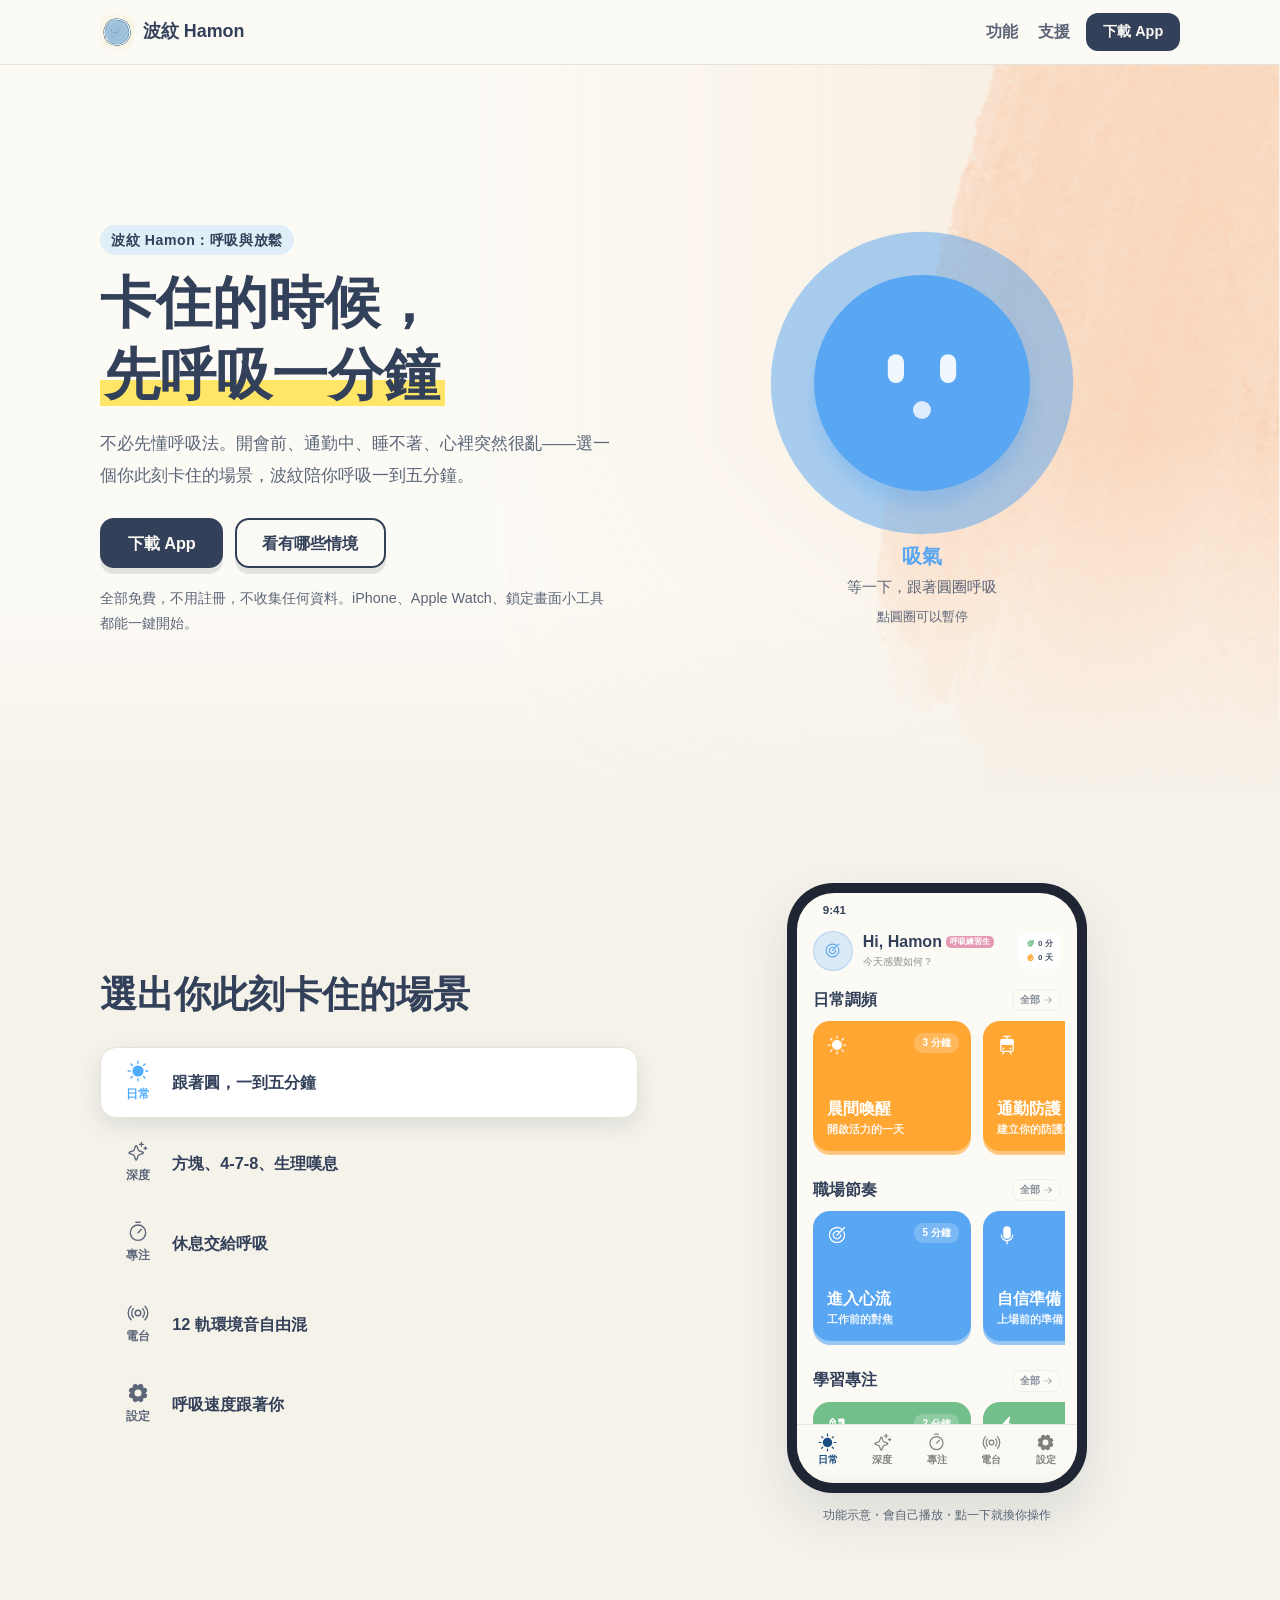
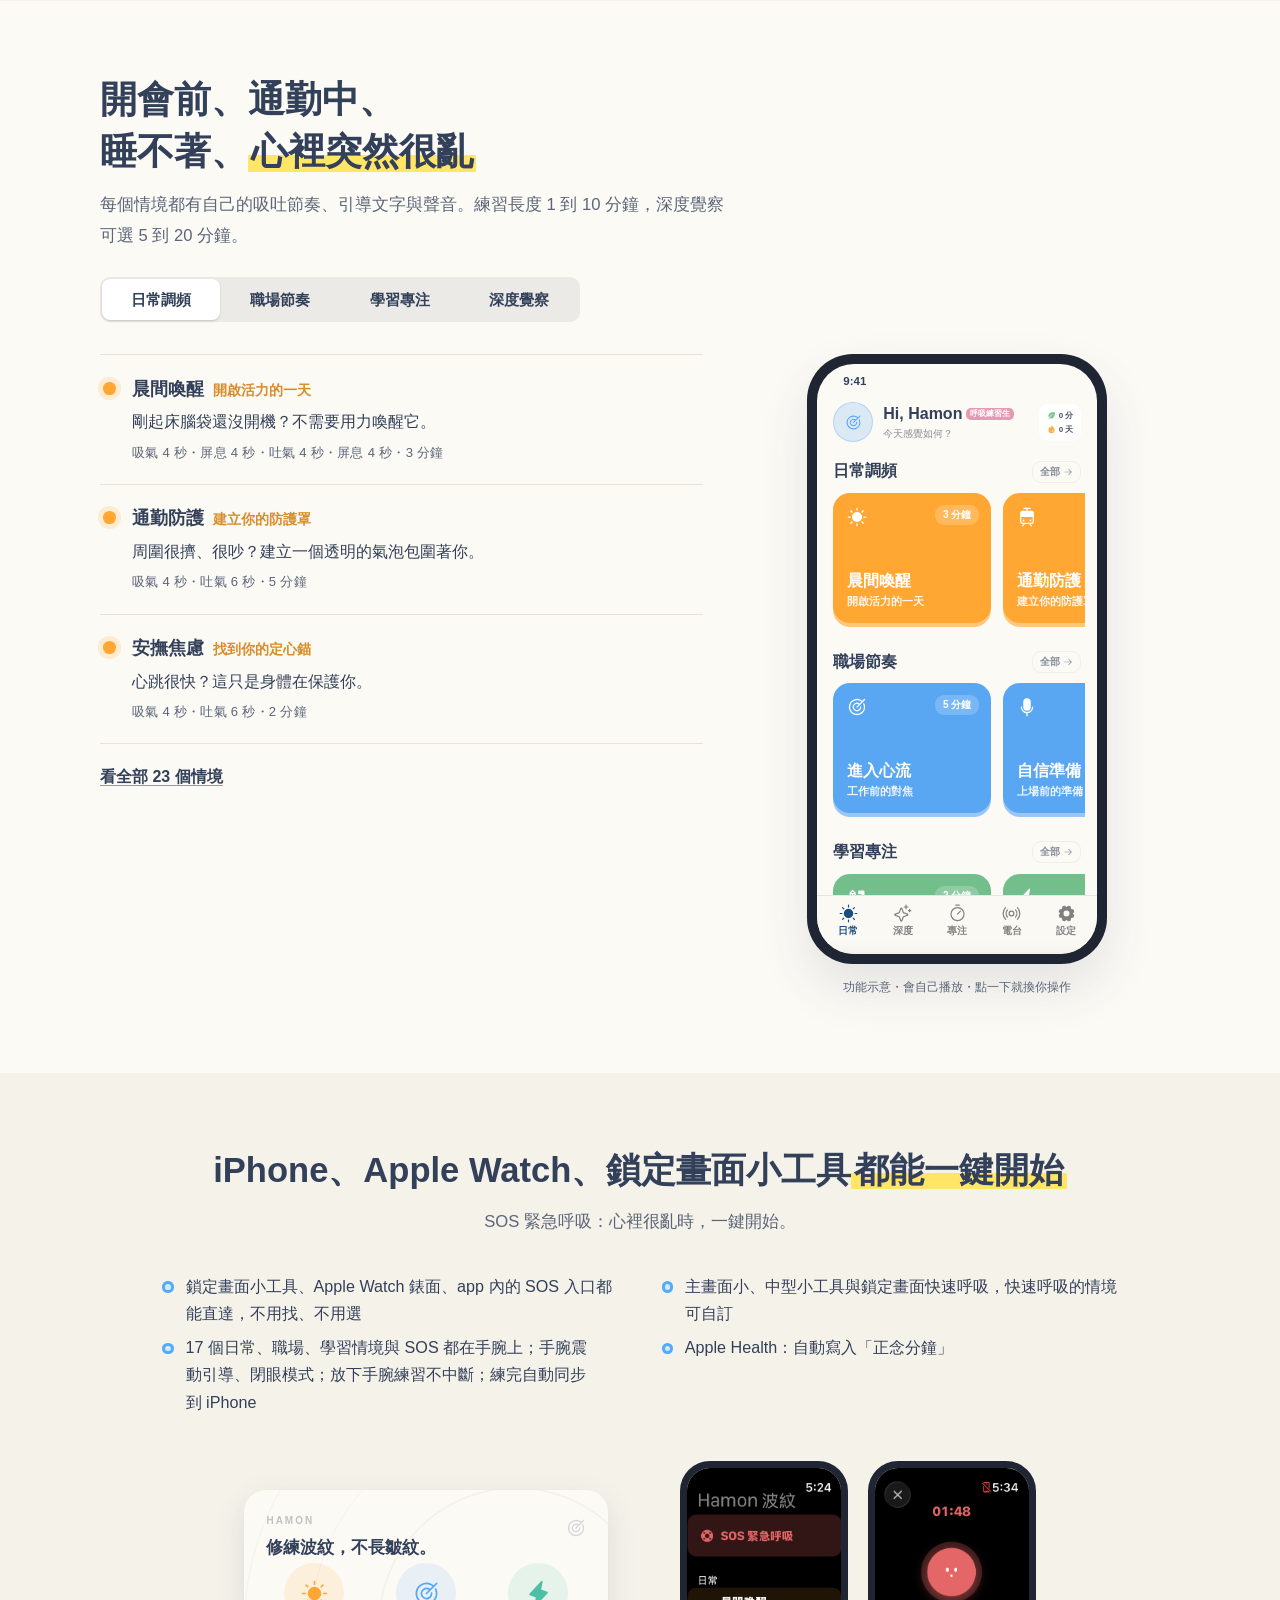
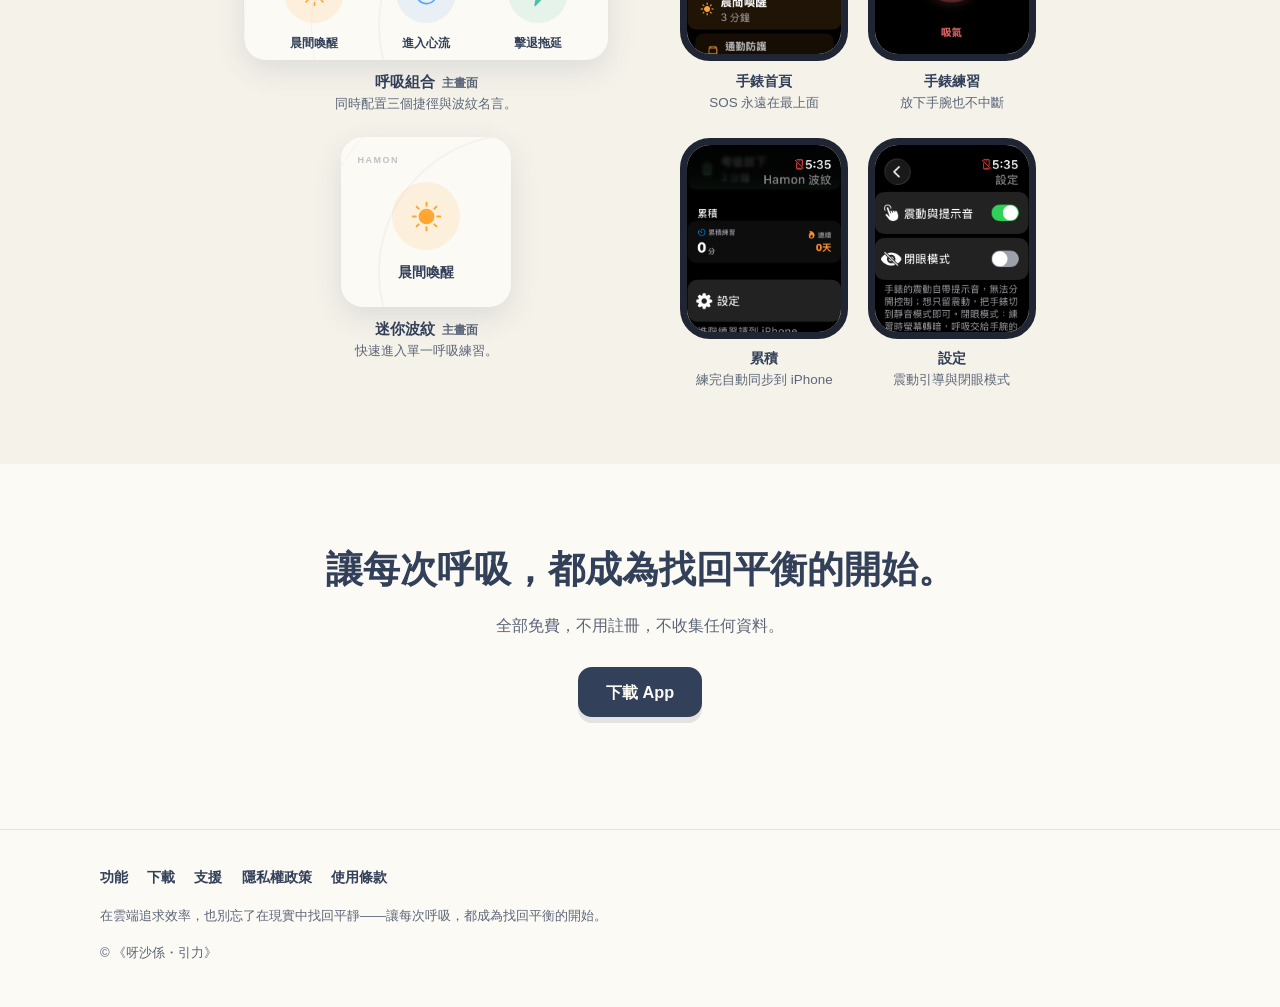
==== commit dbfb0b6d: "feat: 首頁小工具改獨立版、標題一行、sitemap／robots／canonical" ====
--- a/index.html
+++ b/index.html
@@ -4,6 +4,7 @@
 <meta charset="utf-8">
 <meta name="viewport" content="width=device-width, initial-scale=1">
 <title>波紋 Hamon</title>
+<link rel="canonical" href="https://tonyonier99.github.io/hamon-site/">
 <meta name="description" content="波紋 Hamon：呼吸與放鬆。波紋 Hamon 是為想在繁忙日常裡找回「慢節奏」的人做的小工具。不必先懂什麼是 4-7-8 或方塊呼吸，只要選出你此刻卡住的場景——開會前、通勤中、睡不著、心裡突然很亂——波紋替你選好節奏，陪你呼吸一到五分鐘。">
 <meta name="color-scheme" content="light">
 <meta property="og:title" content="波紋 Hamon">
@@ -11,7 +12,7 @@
 <meta property="og:image" content="https://tonyonier99.github.io/hamon-site/assets/icon-512.png">
 <link rel="icon" type="image/png" href="assets/icon-64.png">
 <link rel="apple-touch-icon" href="assets/icon-180.png">
-<link rel="stylesheet" href="assets/site.css?v=9d078ef4c4">
+<link rel="stylesheet" href="assets/site.css?v=5025d0d190">
 </head>
 <body>
 <script>document.documentElement.classList.add('js')</script>
@@ -21,7 +22,7 @@
 <section class="bh-hero"><div class="sc-in bh-hero-in"><div class="sc-copy bh-copy" data-reveal><p class="sc-eyebrow">波紋 Hamon：呼吸與放鬆</p><h1>卡住的時候，<br><mark>先呼吸一分鐘</mark></h1><p class="sc-lead">不必先懂呼吸法。開會前、通勤中、睡不著、心裡突然很亂——選一個你此刻卡住的場景，波紋陪你呼吸一到五分鐘。</p><div class="sc-actions"><a class="sc-btn" href="download.html">下載 App</a><a class="sc-btn outline" href="#moments">看有哪些情境</a></div><p class="sc-proof">全部免費，不用註冊，不收集任何資料。iPhone、Apple Watch、鎖定畫面小工具都能一鍵開始。</p></div><div class="bh-breath" data-breath="{&quot;t&quot;: [4, 0, 6, 0], &quot;inScale&quot;: 1.8, &quot;outScale&quot;: 1.0, &quot;glow&quot;: 1.4, &quot;face&quot;: {&quot;eyeW&quot;: 12, &quot;eyeIn&quot;: 20, &quot;eyeOut&quot;: 5, &quot;eyeGap&quot;: 24, &quot;rowGap&quot;: 8, &quot;mouthHold&quot;: [20, 4], &quot;mouthIn&quot;: [12, 12], &quot;mouthOut&quot;: [24, 8], &quot;mouthDrop&quot;: 5}, &quot;hintPause&quot;: &quot;點圓圈可以暫停&quot;, &quot;hintPlay&quot;: &quot;點圓圈開始&quot;}" style="--c:#59A6F2"><button type="button" class="bh-orb" aria-label="呼吸示範，點一下開始或暫停"><span class="bh-glow"></span><span class="bh-ball"><span class="bh-eyes"><i></i><i></i></span><span class="bh-mouth"></span></span></button><p class="bh-say" aria-live="off"><b></b>等一下，跟著圓圈呼吸</p><p class="bh-hint"></p></div></div></section>
 <section class="bh-band tint"><div class="sc-in bh-tourwrap"><div><div class="bh-head" data-reveal><h2>選出你此刻卡住的場景</h2></div><ol class="bh-steps" data-steps data-reveal aria-label="手機正在示範的步驟，點一步跳過去"><li><button type="button" aria-current="step"><span class="tab"><i class="ic ic-sun-fill" aria-hidden="true"></i>日常</span><strong>跟著圓，一到五分鐘</strong></button></li><li><button type="button"><span class="tab"><i class="ic ic-sparkle" aria-hidden="true"></i>深度</span><strong>方塊、4-7-8、生理嘆息</strong></button></li><li><button type="button"><span class="tab"><i class="ic ic-timer" aria-hidden="true"></i>專注</span><strong>休息交給呼吸</strong></button></li><li><button type="button"><span class="tab"><i class="ic ic-broadcast" aria-hidden="true"></i>電台</span><strong>12 軌環境音自由混</strong></button></li><li><button type="button"><span class="tab"><i class="ic ic-gear-fill" aria-hidden="true"></i>設定</span><strong>呼吸速度跟著你</strong></button></li></ol></div><div class="bh-tour" data-reveal><div class="sc-stage"><div class="sc-card"><div class="hp" data-app data-start="home" data-script="tour" role="group" aria-label="波紋 App 功能示意"><div class="hp-screen"><div class="hp-status">9:41</div><div class="hp-panes"><section class="hp-pane on" data-pane="home"><div class="hp-scroll"><div class="hp-head"><span class="hp-avatar"><i class="ic ic-target" aria-hidden="true"></i></span><div class="hp-hello"><div><b>Hi, Hamon</b><em class="hp-badge">呼吸練習生</em></div><span>今天感覺如何？</span></div><div class="hp-stats"><span><i class="ic ic-leaf-fill leaf" aria-hidden="true"></i>0 分</span><span><i class="ic ic-fire-fill flame" aria-hidden="true"></i>0 天</span></div></div><div class="hp-sec"><div class="hp-sec-h"><h4>日常調頻</h4><span class="hp-all">全部<i class="ic ic-arrow-right" aria-hidden="true"></i></span></div><div class="hp-cards"><button type="button" class="hp-card" data-open="morning-wake" style="--c:#FFA633"><i class="ic ic-sun-fill hp-card-ic" aria-hidden="true"></i><span class="hp-pill">3 分鐘</span><strong>晨間喚醒</strong><span class="hp-card-sub">開啟活力的一天</span></button><button type="button" class="hp-card" data-open="commute-shield" style="--c:#FFA633"><i class="ic ic-tram-fill hp-card-ic" aria-hidden="true"></i><span class="hp-pill">5 分鐘</span><strong>通勤防護</strong><span class="hp-card-sub">建立你的防護罩</span></button><button type="button" class="hp-card" data-open="calm-anxiety" style="--c:#FFA633"><i class="ic ic-shield-warning-fill hp-card-ic" aria-hidden="true"></i><span class="hp-pill">2 分鐘</span><strong>安撫焦慮</strong><span class="hp-card-sub">找到你的定心錨</span></button><button type="button" class="hp-card" data-open="return-to-calm" style="--c:#FFA633"><i class="ic ic-leaf-fill hp-card-ic" aria-hidden="true"></i><span class="hp-pill">2 分鐘</span><strong>回歸平靜</strong><span class="hp-card-sub">擁抱情緒浪潮</span></button><div class="hp-more"><i class="ic ic-arrow-right" aria-hidden="true"></i><b>更多</b></div></div></div><div class="hp-sec"><div class="hp-sec-h"><h4>職場節奏</h4><span class="hp-all">全部<i class="ic ic-arrow-right" aria-hidden="true"></i></span></div><div class="hp-cards"><button type="button" class="hp-card" data-open="enter-flow" style="--c:#59A6F2"><i class="ic ic-target hp-card-ic" aria-hidden="true"></i><span class="hp-pill">5 分鐘</span><strong>進入心流</strong><span class="hp-card-sub">工作前的對焦</span></button><button type="button" class="hp-card" data-open="confidence-prep" style="--c:#59A6F2"><i class="ic ic-microphone-fill hp-card-ic" aria-hidden="true"></i><span class="hp-pill">3 分鐘</span><strong>自信準備</strong><span class="hp-card-sub">上場前的準備</span></button><button type="button" class="hp-card" data-open="meeting-shield" style="--c:#59A6F2"><i class="ic ic-eye-slash hp-card-ic" aria-hidden="true"></i><span class="hp-pill">5 分鐘</span><strong>會議隱形</strong><span class="hp-card-sub">喧囂中找回安靜</span></button><button type="button" class="hp-card" data-open="conflict-aid" style="--c:#59A6F2"><i class="ic ic-chats-fill hp-card-ic" aria-hidden="true"></i><span class="hp-pill">2 分鐘</span><strong>面對衝突</strong><span class="hp-card-sub">情緒急救</span></button><div class="hp-more"><i class="ic ic-arrow-right" aria-hidden="true"></i><b>更多</b></div></div></div><div class="hp-sec"><div class="hp-sec-h"><h4>學習專注</h4><span class="hp-all">全部<i class="ic ic-arrow-right" aria-hidden="true"></i></span></div><div class="hp-cards"><button type="button" class="hp-card" data-open="pre-exam-calm" style="--c:#73BF8C"><i class="ic ic-pencil-ruler-fill hp-card-ic" aria-hidden="true"></i><span class="hp-pill">2 分鐘</span><strong>考前定心</strong><span class="hp-card-sub">信任你的累積</span></button><button type="button" class="hp-card" data-open="beat-procrastination" style="--c:#73BF8C"><i class="ic ic-lightning-fill hp-card-ic" aria-hidden="true"></i><span class="hp-pill">1 分鐘</span><strong>擊退拖延</strong><span class="hp-card-sub">微小的第一步</span></button><button type="button" class="hp-card" data-open="group-anxiety" style="--c:#73BF8C"><i class="ic ic-users-three-fill hp-card-ic" aria-hidden="true"></i><span class="hp-pill">2 分鐘</span><strong>分組焦慮</strong><span class="hp-card-sub">你不需要完美</span></button><button type="button" class="hp-card" data-open="desk-flow" style="--c:#73BF8C"><i class="ic ic-book-fill hp-card-ic" aria-hidden="true"></i><span class="hp-pill">5 分鐘</span><strong>書桌心流</strong><span class="hp-card-sub">建立專注結界</span></button><div class="hp-more"><i class="ic ic-arrow-right" aria-hidden="true"></i><b>更多</b></div></div></div></div></section><section class="hp-pane" data-pane="deep"><div class="hp-scroll"><div class="hp-big"><h3>深度覺察</h3><p>回歸呼吸的本質</p></div><button type="button" class="hp-common" data-act="common"><span><strong>常見呼吸法</strong><em>方塊、4-7-8、生理嘆息，點了就練</em></span><i class="ic ic-arrow-right hp-green" aria-hidden="true"></i></button><div class="hp-grp"><h5 style="--c:#9980E6"><span></span>放空與暫停</h5><button type="button" class="hp-row" data-open="blank-space" style="--c:#9980E6"><span class="hp-dotbig"><i class="ic ic-coffee-fill" aria-hidden="true"></i></span><span class="hp-row-t"><strong>留白練習</strong><em>Space for Yourself</em></span><i class="ic ic-caret-right hp-chev" aria-hidden="true"></i></button><button type="button" class="hp-row" data-open="pause-reset" style="--c:#9980E6"><span class="hp-dotbig"><i class="ic ic-pause-circle-fill" aria-hidden="true"></i></span><span class="hp-row-t"><strong>暫停與重啟</strong><em>Pause &amp; Reset</em></span><i class="ic ic-caret-right hp-chev" aria-hidden="true"></i></button></div><div class="hp-grp"><h5 style="--c:#3399B3"><span></span>回到身體</h5><button type="button" class="hp-row" data-open="sensory-anchor" style="--c:#3399B3"><span class="hp-dotbig"><i class="ic ic-eye-fill" aria-hidden="true"></i></span><span class="hp-row-t"><strong>感官定錨</strong><em>Sensory Anchor</em></span><i class="ic ic-caret-right hp-chev" aria-hidden="true"></i></button><button type="button" class="hp-row" data-open="touch-landing" style="--c:#3399B3"><span class="hp-dotbig"><i class="ic ic-tag-fill" aria-hidden="true"></i></span><span class="hp-row-t"><strong>觸覺回歸</strong><em>Touch Landing</em></span><i class="ic ic-caret-right hp-chev" aria-hidden="true"></i></button><button type="button" class="hp-row" data-open="body-scan" style="--c:#3399B3"><span class="hp-dotbig"><i class="ic ic-person-simple-walk" aria-hidden="true"></i></span><span class="hp-row-t"><strong>全身掃描</strong><em>Body Awareness</em></span><i class="ic ic-caret-right hp-chev" aria-hidden="true"></i></button></div><div class="hp-grp"><h5 style="--c:#E699B3"><span></span>看見情緒</h5><button type="button" class="hp-row" data-open="emotion-witness" style="--c:#E699B3"><span class="hp-dotbig"><i class="ic ic-heart-fill" aria-hidden="true"></i></span><span class="hp-row-t"><strong>情緒觀察員</strong><em>Emotion Witness</em></span><i class="ic ic-caret-right hp-chev" aria-hidden="true"></i></button></div></div></section><section class="hp-pane" data-pane="focus"><div class="hp-scroll hp-focus" data-state="setup"><div class="hp-focus-setup"><div class="hp-big"><h3>專注番茄</h3><p>專注一段，休息交給呼吸</p></div><div class="hp-lbl">專注多久</div><div class="hp-times"><button type="button" class="hp-time" data-focus="10"><b>10</b><small>分鐘</small><span>暖身</span></button><button type="button" class="hp-time" data-focus="15"><b>15</b><small>分鐘</small><span>短衝刺</span></button><button type="button" class="hp-time on" data-focus="25"><b>25</b><small>分鐘</small><span>標準</span></button><button type="button" class="hp-time" data-focus="50"><b>50</b><small>分鐘</small><span>深度</span></button></div><div class="hp-lbl">一輪的節奏</div><div class="hp-rhythm"><span class="on">專注</span><i class="ic ic-arrow-right hp-arrow" aria-hidden="true"></i><span>呼吸喘口氣</span></div><p class="hp-note">每段專注後呼吸一下；做滿 4 輪，第 4 輪的休息換成眼部舒緩。</p><div class="hp-line"><span class="hp-lbl">休息長度</span><div class="hp-segc"><button type="button" class="" data-break="3">3 分</button><button type="button" class="on" data-break="5">5 分</button><button type="button" class="" data-break="8">8 分</button></div></div><div class="hp-lbl">專注時的聲音</div><div class="hp-chips"><button type="button" class="hp-chip on" data-scape="">無</button><button type="button" class="hp-chip" data-scape="深夜雨聲">深夜雨聲</button><button type="button" class="hp-chip" data-scape="寧靜海洋">寧靜海洋</button><button type="button" class="hp-chip" data-scape="溫暖營火">溫暖營火</button><button type="button" class="hp-chip" data-scape="深層平靜">深層平靜</button></div><input class="hp-input" type="text" maxlength="40" placeholder="這一輪想專注什麼？（可留白）" aria-label="這一輪想專注什麼"><label class="hp-tg"><span>專注時保持螢幕亮著</span><button type="button" class="hp-sw on" data-sw="awake" aria-label="專注時保持螢幕亮著"></button></label><label class="hp-tg"><span>專注時自動變暗（夜間友善）</span><button type="button" class="hp-sw" data-sw="dim" aria-label="專注時自動變暗"></button></label><button type="button" class="hp-cta" data-act="focus-start">開始專注</button><p class="hp-note center">專注結束時，我們會用一則通知把你叫回來。</p></div><div class="hp-focus-run"><span class="hp-acc">專注中</span><p class="hp-intent"></p><div class="hp-ring"><svg viewBox="0 0 120 120" aria-hidden="true"><circle cx="60" cy="60" r="54"/><circle class="arc" cx="60" cy="60" r="54"/></svg><b class="hp-clock">25:00</b></div><span class="hp-acc hp-paused">已暫停</span><div class="hp-rdots"><i></i><i></i><i></i><i></i></div><div class="hp-btns"><button type="button" class="hp-soft" data-act="focus-pause"><i class="ic ic-pause-fill" aria-hidden="true"></i><span>暫停</span></button><button type="button" class="hp-ghost" data-act="focus-end">提前結束</button></div></div><div class="hp-focus-done"><h3>辛苦了</h3><p>今天完成 0 輪專注，<br>中間都有好好喘口氣。</p><button type="button" class="hp-cta" data-act="focus-reset">完成</button></div></div></section><section class="hp-pane" data-pane="radio"><div class="hp-scroll"><div class="hp-big hp-radio-h"><h3>環境電台</h3><div class="hp-rbtns"><button type="button" class="hp-rb bg on" data-act="bgplay"><i class="ic ic-play-circle-fill on-ic" aria-hidden="true"></i><i class="ic ic-pause-circle-fill off-ic" aria-hidden="true"></i>背景</button><button type="button" class="hp-rb zero" data-act="zero"><i class="ic ic-stop-circle-fill" aria-hidden="true"></i>歸零</button></div></div><p class="hp-note">打造你的專屬專注空間</p><div class="hp-lbl">一鍵情境</div><div class="hp-chips"><button type="button" class="hp-preset" data-preset="0"><i class="ic ic-coffee-fill" aria-hidden="true"></i>雨夜咖啡館</button><button type="button" class="hp-preset" data-preset="1"><i class="ic ic-moon-fill" aria-hidden="true"></i>海邊入睡</button><button type="button" class="hp-preset" data-preset="2"><i class="ic ic-sun-horizon-fill" aria-hidden="true"></i>森林晨光</button><button type="button" class="hp-preset" data-preset="3"><i class="ic ic-waveform" aria-hidden="true"></i>專注白噪</button><button type="button" class="hp-preset" data-preset="4"><i class="ic ic-fire-fill" aria-hidden="true"></i>爐火夜晚</button></div><h5 class="hp-mixh">環境場景</h5><div class="hp-mixgrid"><div class="hp-mix" data-track="birds"><div class="hp-mix-top"><span class="hp-mix-ic"><i class="ic ic-bird-fill" aria-hidden="true"></i></span><strong>晨間鳥鳴</strong></div><div class="hp-vol"><i class="ic ic-speaker-none-fill hp-spk" aria-hidden="true"></i><small></small><input type="range" min="0" max="100" value="0" aria-label="晨間鳥鳴 音量"></div></div><div class="hp-mix" data-track="rain"><div class="hp-mix-top"><span class="hp-mix-ic"><i class="ic ic-umbrella-fill" aria-hidden="true"></i></span><strong>深夜雨聲</strong></div><div class="hp-vol"><i class="ic ic-speaker-none-fill hp-spk" aria-hidden="true"></i><small></small><input type="range" min="0" max="100" value="0" aria-label="深夜雨聲 音量"></div></div><div class="hp-mix" data-track="ocean"><div class="hp-mix-top"><span class="hp-mix-ic"><i class="ic ic-waves" aria-hidden="true"></i></span><strong>寧靜海洋</strong></div><div class="hp-vol"><i class="ic ic-speaker-none-fill hp-spk" aria-hidden="true"></i><small></small><input type="range" min="0" max="100" value="0" aria-label="寧靜海洋 音量"></div></div><div class="hp-mix" data-track="night"><div class="hp-mix-top"><span class="hp-mix-ic"><i class="ic ic-moon-stars-fill" aria-hidden="true"></i></span><strong>夏夜晚風</strong></div><div class="hp-vol"><i class="ic ic-speaker-none-fill hp-spk" aria-hidden="true"></i><small></small><input type="range" min="0" max="100" value="0" aria-label="夏夜晚風 音量"></div></div><div class="hp-mix" data-track="sci-fi-ambience-soothing-spaceship-engine-sound-loop"><div class="hp-mix-top"><span class="hp-mix-ic"><i class="ic ic-sparkle" aria-hidden="true"></i></span><strong>太空引擎</strong></div><div class="hp-vol"><i class="ic ic-speaker-none-fill hp-spk" aria-hidden="true"></i><small></small><input type="range" min="0" max="100" value="0" aria-label="太空引擎 音量"></div></div><div class="hp-mix" data-track="fireplace"><div class="hp-mix-top"><span class="hp-mix-ic"><i class="ic ic-fire-fill" aria-hidden="true"></i></span><strong>營火</strong></div><div class="hp-vol"><i class="ic ic-speaker-none-fill hp-spk" aria-hidden="true"></i><small></small><input type="range" min="0" max="100" value="0" aria-label="營火 音量"></div></div><div class="hp-mix" data-track="cafe"><div class="hp-mix-top"><span class="hp-mix-ic"><i class="ic ic-coffee-fill" aria-hidden="true"></i></span><strong>咖啡廳</strong></div><div class="hp-vol"><i class="ic ic-speaker-none-fill hp-spk" aria-hidden="true"></i><small></small><input type="range" min="0" max="100" value="0" aria-label="咖啡廳 音量"></div></div><div class="hp-mix" data-track="wind"><div class="hp-mix-top"><span class="hp-mix-ic"><i class="ic ic-wind" aria-hidden="true"></i></span><strong>狂風</strong></div><div class="hp-vol"><i class="ic ic-speaker-none-fill hp-spk" aria-hidden="true"></i><small></small><input type="range" min="0" max="100" value="0" aria-label="狂風 音量"></div></div><div class="hp-mix" data-track="old-vinyl-record-crackle"><div class="hp-mix-top"><span class="hp-mix-ic"><i class="ic ic-disc-fill" aria-hidden="true"></i></span><strong>黑膠唱片</strong></div><div class="hp-vol"><i class="ic ic-speaker-none-fill hp-spk" aria-hidden="true"></i><small></small><input type="range" min="0" max="100" value="0" aria-label="黑膠唱片 音量"></div></div></div><h5 class="hp-mixh">純淨頻率</h5><div class="hp-mixgrid"><div class="hp-mix" data-track="soothing-deep-noise"><div class="hp-mix-top"><span class="hp-mix-ic"><i class="ic ic-heartbeat" aria-hidden="true"></i></span><strong>深層平靜</strong></div><div class="hp-vol"><i class="ic ic-speaker-none-fill hp-spk" aria-hidden="true"></i><small></small><input type="range" min="0" max="100" value="0" aria-label="深層平靜 音量"></div></div><div class="hp-mix" data-track="soft-soothing-deep-white-noise"><div class="hp-mix-top"><span class="hp-mix-ic"><i class="ic ic-waveform" aria-hidden="true"></i></span><strong>柔和白噪</strong></div><div class="hp-vol"><i class="ic ic-speaker-none-fill hp-spk" aria-hidden="true"></i><small></small><input type="range" min="0" max="100" value="0" aria-label="柔和白噪 音量"></div></div></div><h5 class="hp-mixh">氛圍音樂</h5><div class="hp-mixgrid"><div class="hp-mix" data-track="white-noise"><div class="hp-mix-top"><span class="hp-mix-ic"><i class="ic ic-headphones" aria-hidden="true"></i></span><strong>深潛</strong></div><div class="hp-vol"><i class="ic ic-speaker-none-fill hp-spk" aria-hidden="true"></i><small></small><input type="range" min="0" max="100" value="0" aria-label="深潛 音量"></div></div></div></div></section><section class="hp-pane" data-pane="settings"><div class="hp-scroll"><div class="hp-profile"><span class="hp-avatar big"><i class="ic ic-target" aria-hidden="true"></i><span class="hp-cam"><i class="ic ic-camera-fill" aria-hidden="true"></i></span></span><b>點擊輸入你的名字</b><em class="hp-badge">呼吸練習生<i class="ic ic-info" aria-hidden="true"></i></em></div><div class="hp-statbox"><div style="--c:#73BF8C"><i class="ic ic-leaf-fill" aria-hidden="true"></i><b>0 分</b><small>平靜存款</small></div><div style="--c:#FFA633"><i class="ic ic-fire-fill" aria-hidden="true"></i><b>0 天</b><small>連續練習</small></div></div><div class="hp-lbl">偏好設定</div><div class="hp-group"><div class="hp-set"><span class="hp-li" style="--c:#FFA633"><i class="ic ic-bell-fill" aria-hidden="true"></i><span>每日提醒</span></span><button type="button" class="hp-sw" data-sw="reminder" aria-label="每日提醒"></button></div><div class="hp-set"><span class="hp-li" style="--c:#59A6F2"><i class="ic ic-heartbeat" aria-hidden="true"></i><span>環境氛圍</span></span><button type="button" class="hp-sw on" data-sw="ambient" aria-label="環境氛圍"></button></div><div class="hp-set"><span class="hp-li" style="--c:#3399B3"><i class="ic ic-speaker-high-fill" aria-hidden="true"></i><span>呼吸提示音</span></span><button type="button" class="hp-sw on" data-sw="sound" aria-label="呼吸提示音"></button></div><div class="hp-set"><span class="hp-li" style="--c:#9980E6"><i class="ic ic-vibrate" aria-hidden="true"></i><span>震動回饋</span></span><button type="button" class="hp-sw on" data-sw="haptics" aria-label="震動回饋"></button></div><div class="hp-set col"><span class="hp-li" style="--c:#FFA633"><i class="ic ic-gauge" aria-hidden="true"></i><span>呼吸速度</span></span><div class="hp-segc" data-pace-seg><button type="button" data-pace="fast">快</button><button type="button" class="on" data-pace="medium">中</button><button type="button" data-pace="slow">慢</button><button type="button" data-pace="custom">自己的</button></div></div><div class="hp-set"><span class="hp-li" style="--c:#E66666"><i class="ic ic-heart-fill" aria-hidden="true"></i><span>連接 Apple Health</span></span><i class="ic ic-caret-right hp-chev" aria-hidden="true"></i></div></div><div class="hp-lbl">支援與關於</div><div class="hp-group"><div class="hp-set"><span class="hp-li" style="--c:#73BF8C"><i class="ic ic-hand-heart-fill" aria-hidden="true"></i><span>需要更多支持</span></span><i class="ic ic-caret-right hp-chev" aria-hidden="true"></i></div><div class="hp-set"><span class="hp-li" style="--c:#E699B3"><i class="ic ic-coffee-fill" aria-hidden="true"></i><span>請我喝杯咖啡</span></span><i class="ic ic-heart-fill hp-chev" aria-hidden="true"></i></div><div class="hp-set"><span class="hp-li" style="--c:#59A6F2"><i class="ic ic-chats-fill" aria-hidden="true"></i><span>提供回饋</span></span><i class="ic ic-envelope hp-chev" aria-hidden="true"></i></div><div class="hp-set"><span class="hp-li" style="--c:#59A6F2"><i class="ic ic-hand-palm-fill" aria-hidden="true"></i><span>隱私權政策</span></span><i class="ic ic-arrow-up-right hp-chev" aria-hidden="true"></i></div><div class="hp-set"><span class="hp-li" style="--c:#59A6F2"><i class="ic ic-hammer-fill" aria-hidden="true"></i><span>開發者：《呀沙係・引力》</span></span><i class="ic ic-arrow-up-right hp-chev" aria-hidden="true"></i></div></div><p class="hp-note center">Audio Resources Provided by<br>Pixabay &amp; Brad Traversy</p></div></section></div><nav class="hp-tabs"><button type="button" data-tab="home" class="on"><i class="ic ic-sun-fill" aria-hidden="true"></i><span>日常</span></button><button type="button" data-tab="deep" class=""><i class="ic ic-sparkle" aria-hidden="true"></i><span>深度</span></button><button type="button" data-tab="focus" class=""><i class="ic ic-timer" aria-hidden="true"></i><span>專注</span></button><button type="button" data-tab="radio" class=""><i class="ic ic-broadcast" aria-hidden="true"></i><span>電台</span></button><button type="button" data-tab="settings" class=""><i class="ic ic-gear-fill" aria-hidden="true"></i><span>設定</span></button></nav><div class="hp-layer hp-sheet" data-layer="common"><div class="hp-scroll"><button type="button" class="hp-x" data-act="close-common" aria-label="關閉"><i class="ic ic-x" aria-hidden="true"></i></button><div class="hp-big"><h3>常見呼吸法</h3><p>選一個，直接開始</p></div><button type="button" class="hp-row" data-common="0" style="--c:var(--hp-green)"><span class="hp-dotbig"><i class="ic ic-wind" aria-hidden="true"></i></span><span class="hp-row-t"><strong>平穩呼吸 4-6</strong><small>吐氣比吸氣長，身體會慢慢鬆下來。隨時可用的基本款</small><em>吸氣 4 秒 · 吐氣 6 秒 · 3 分鐘</em></span><i class="ic ic-caret-right hp-chev" aria-hidden="true"></i></button><button type="button" class="hp-row" data-common="1" style="--c:var(--hp-green)"><span class="hp-dotbig"><i class="ic ic-square" aria-hidden="true"></i></span><span class="hp-row-t"><strong>方塊呼吸 4-4-4-4</strong><small>四邊等長，把注意力拉回來。上台、開會前用</small><em>吸氣 4 秒 · 停留 4 秒 · 吐氣 4 秒 · 停留 4 秒 · 3 分鐘</em></span><i class="ic ic-caret-right hp-chev" aria-hidden="true"></i></button><button type="button" class="hp-row" data-common="2" style="--c:var(--hp-green)"><span class="hp-dotbig"><i class="ic ic-moon" aria-hidden="true"></i></span><span class="hp-row-t"><strong>4-7-8 放鬆呼吸</strong><small>長停留、長吐氣，心跳快或睡前用</small><em>吸氣 4 秒 · 停留 7 秒 · 吐氣 8 秒 · 1 分鐘</em><small>屏息較長，初學做 4 輪就好</small></span><i class="ic ic-caret-right hp-chev" aria-hidden="true"></i></button><button type="button" class="hp-row" data-common="3" style="--c:var(--hp-green)"><span class="hp-dotbig"></span><span class="hp-row-t"><strong>生理嘆息（雙吸長吐）</strong><small>兩口吸把肺撐開、一口長吐。最快讓自己緩下來的方法</small><em>吸氣 2 秒 · 吸氣 1 秒 · 吐氣 6 秒 · 2 分鐘</em></span><i class="ic ic-caret-right hp-chev" aria-hidden="true"></i></button></div></div><div class="hp-layer hp-cover" data-layer="detail"></div><div class="hp-layer hp-cover" data-layer="session"></div></div></div><p class="sc-note">功能示意・會自己播放・點一下就換你操作</p></div></div></div></div></section>
 <section class="bh-band" id="moments"><div class="sc-in"><div class="bh-head" data-reveal><h2>開會前、通勤中、睡不著、<mark>心裡突然很亂</mark></h2><p>每個情境都有自己的吸吐節奏、引導文字與聲音。練習長度 1 到 10 分鐘，深度覺察可選 5 到 20 分鐘。</p><div class="bh-seg" role="tablist" aria-label="情境分組" data-seg><button type="button" role="tab" id="bh-t-daily" aria-controls="bh-p-daily" aria-selected="true" tabindex="0">日常調頻</button><button type="button" role="tab" id="bh-t-office" aria-controls="bh-p-office" aria-selected="false" tabindex="-1">職場節奏</button><button type="button" role="tab" id="bh-t-student" aria-controls="bh-p-student" aria-selected="false" tabindex="-1">學習專注</button><button type="button" role="tab" id="bh-t-advanced" aria-controls="bh-p-advanced" aria-selected="false" tabindex="-1">深度覺察</button></div></div><div class="bh-moment"><div data-reveal><div class="bh-panel" role="tabpanel" id="bh-p-daily" aria-labelledby="bh-t-daily"><ul class="bh-list"><li style="--c:#FFA633"><div><strong>晨間喚醒</strong><span class="sub">開啟活力的一天</span></div><p>剛起床腦袋還沒開機？不需要用力喚醒它。</p><span class="bh-rhythm">吸氣 4 秒・屏息 4 秒・吐氣 4 秒・屏息 4 秒・3 分鐘</span></li><li style="--c:#FFA633"><div><strong>通勤防護</strong><span class="sub">建立你的防護罩</span></div><p>周圍很擠、很吵？建立一個透明的氣泡包圍著你。</p><span class="bh-rhythm">吸氣 4 秒・吐氣 6 秒・5 分鐘</span></li><li style="--c:#FFA633"><div><strong>安撫焦慮</strong><span class="sub">找到你的定心錨</span></div><p>心跳很快？這只是身體在保護你。</p><span class="bh-rhythm">吸氣 4 秒・吐氣 6 秒・2 分鐘</span></li></ul></div><div class="bh-panel" role="tabpanel" id="bh-p-office" aria-labelledby="bh-t-office" hidden><ul class="bh-list"><li style="--c:#59A6F2"><div><strong>進入心流</strong><span class="sub">工作前的對焦</span></div><p>準備開始工作了嗎？幫大腦排除雜訊，溫柔地把注意力帶到眼前的任務上。</p><span class="bh-rhythm">吸氣 4 秒・吐氣 6 秒・5 分鐘</span></li><li style="--c:#59A6F2"><div><strong>自信準備</strong><span class="sub">上場前的準備</span></div><p>心跳加速，腦袋混亂？花三分鐘整理呼吸，像穿上防彈背心一樣，找回你的穩定度。</p><span class="bh-rhythm">吸氣 4 秒・屏息 4 秒・吐氣 4 秒・屏息 4 秒・3 分鐘</span></li><li style="--c:#59A6F2"><div><strong>會議隱形</strong><span class="sub">喧囂中找回安靜</span></div><p>漫長的會議讓你只想逃離？睜著眼睛也能冥想，在心裡張開你的結界。</p><span class="bh-rhythm">吸氣 4 秒・吐氣 6 秒・5 分鐘</span></li></ul></div><div class="bh-panel" role="tabpanel" id="bh-p-student" aria-labelledby="bh-t-student" hidden><ul class="bh-list"><li style="--c:#73BF8C"><div><strong>考前定心</strong><span class="sub">信任你的累積</span></div><p>快考試了，心跳很快？這很正常。</p><span class="bh-rhythm">吸氣 4 秒・屏息 4 秒・吐氣 4 秒・屏息 4 秒・2 分鐘</span></li><li style="--c:#73BF8C"><div><strong>擊退拖延</strong><span class="sub">微小的第一步</span></div><p>作業好多，但就是不想動？</p><span class="bh-rhythm">吸氣 4 秒・屏息 4 秒・吐氣 4 秒・屏息 4 秒・1 分鐘</span></li><li style="--c:#73BF8C"><div><strong>分組焦慮</strong><span class="sub">你不需要完美</span></div><p>覺得大家都在看你？你只需要「在」這裡。</p><span class="bh-rhythm">吸氣 4 秒・吐氣 6 秒・2 分鐘</span></li></ul></div><div class="bh-panel" role="tabpanel" id="bh-p-advanced" aria-labelledby="bh-t-advanced" hidden><ul class="bh-list"><li style="--c:#9980E6"><div><strong>留白練習</strong><span class="sub">Space for Yourself</span></div><p>不需要任何目標，不需要努力放鬆。就把這段時間留給自己。</p><span class="bh-rhythm">吸氣 4 秒・吐氣 6 秒・深度覺察可選 5 到 20 分鐘</span></li><li style="--c:#9980E6"><div><strong>暫停與重啟</strong><span class="sub">Pause &amp; Reset</span></div><p>認清自己的感覺並不容易。停下來，問自己：我現在感覺如何？</p><span class="bh-rhythm">吸氣 4 秒・吐氣 6 秒・深度覺察可選 5 到 20 分鐘</span></li><li style="--c:#3399B3"><div><strong>感官定錨</strong><span class="sub">Sensory Anchor</span></div><p>覺得腦袋很吵？試著把注意力聚焦在眼前的一個點，讓感官帶領大腦安靜下來。</p><span class="bh-rhythm">吸氣 4 秒・吐氣 6 秒・深度覺察可選 5 到 20 分鐘</span></li></ul></div><a class="bh-all" href="features.html#scenarios">看全部 23 個情境</a></div><div data-reveal><div class="sc-stage"><div class="sc-card"><div class="hp" data-app data-start="home" data-script="scenarios" role="group" aria-label="波紋 App 功能示意"><div class="hp-screen"><div class="hp-status">9:41</div><div class="hp-panes"><section class="hp-pane on" data-pane="home"><div class="hp-scroll"><div class="hp-head"><span class="hp-avatar"><i class="ic ic-target" aria-hidden="true"></i></span><div class="hp-hello"><div><b>Hi, Hamon</b><em class="hp-badge">呼吸練習生</em></div><span>今天感覺如何？</span></div><div class="hp-stats"><span><i class="ic ic-leaf-fill leaf" aria-hidden="true"></i>0 分</span><span><i class="ic ic-fire-fill flame" aria-hidden="true"></i>0 天</span></div></div><div class="hp-sec"><div class="hp-sec-h"><h4>日常調頻</h4><span class="hp-all">全部<i class="ic ic-arrow-right" aria-hidden="true"></i></span></div><div class="hp-cards"><button type="button" class="hp-card" data-open="morning-wake" style="--c:#FFA633"><i class="ic ic-sun-fill hp-card-ic" aria-hidden="true"></i><span class="hp-pill">3 分鐘</span><strong>晨間喚醒</strong><span class="hp-card-sub">開啟活力的一天</span></button><button type="button" class="hp-card" data-open="commute-shield" style="--c:#FFA633"><i class="ic ic-tram-fill hp-card-ic" aria-hidden="true"></i><span class="hp-pill">5 分鐘</span><strong>通勤防護</strong><span class="hp-card-sub">建立你的防護罩</span></button><button type="button" class="hp-card" data-open="calm-anxiety" style="--c:#FFA633"><i class="ic ic-shield-warning-fill hp-card-ic" aria-hidden="true"></i><span class="hp-pill">2 分鐘</span><strong>安撫焦慮</strong><span class="hp-card-sub">找到你的定心錨</span></button><button type="button" class="hp-card" data-open="return-to-calm" style="--c:#FFA633"><i class="ic ic-leaf-fill hp-card-ic" aria-hidden="true"></i><span class="hp-pill">2 分鐘</span><strong>回歸平靜</strong><span class="hp-card-sub">擁抱情緒浪潮</span></button><div class="hp-more"><i class="ic ic-arrow-right" aria-hidden="true"></i><b>更多</b></div></div></div><div class="hp-sec"><div class="hp-sec-h"><h4>職場節奏</h4><span class="hp-all">全部<i class="ic ic-arrow-right" aria-hidden="true"></i></span></div><div class="hp-cards"><button type="button" class="hp-card" data-open="enter-flow" style="--c:#59A6F2"><i class="ic ic-target hp-card-ic" aria-hidden="true"></i><span class="hp-pill">5 分鐘</span><strong>進入心流</strong><span class="hp-card-sub">工作前的對焦</span></button><button type="button" class="hp-card" data-open="confidence-prep" style="--c:#59A6F2"><i class="ic ic-microphone-fill hp-card-ic" aria-hidden="true"></i><span class="hp-pill">3 分鐘</span><strong>自信準備</strong><span class="hp-card-sub">上場前的準備</span></button><button type="button" class="hp-card" data-open="meeting-shield" style="--c:#59A6F2"><i class="ic ic-eye-slash hp-card-ic" aria-hidden="true"></i><span class="hp-pill">5 分鐘</span><strong>會議隱形</strong><span class="hp-card-sub">喧囂中找回安靜</span></button><button type="button" class="hp-card" data-open="conflict-aid" style="--c:#59A6F2"><i class="ic ic-chats-fill hp-card-ic" aria-hidden="true"></i><span class="hp-pill">2 分鐘</span><strong>面對衝突</strong><span class="hp-card-sub">情緒急救</span></button><div class="hp-more"><i class="ic ic-arrow-right" aria-hidden="true"></i><b>更多</b></div></div></div><div class="hp-sec"><div class="hp-sec-h"><h4>學習專注</h4><span class="hp-all">全部<i class="ic ic-arrow-right" aria-hidden="true"></i></span></div><div class="hp-cards"><button type="button" class="hp-card" data-open="pre-exam-calm" style="--c:#73BF8C"><i class="ic ic-pencil-ruler-fill hp-card-ic" aria-hidden="true"></i><span class="hp-pill">2 分鐘</span><strong>考前定心</strong><span class="hp-card-sub">信任你的累積</span></button><button type="button" class="hp-card" data-open="beat-procrastination" style="--c:#73BF8C"><i class="ic ic-lightning-fill hp-card-ic" aria-hidden="true"></i><span class="hp-pill">1 分鐘</span><strong>擊退拖延</strong><span class="hp-card-sub">微小的第一步</span></button><button type="button" class="hp-card" data-open="group-anxiety" style="--c:#73BF8C"><i class="ic ic-users-three-fill hp-card-ic" aria-hidden="true"></i><span class="hp-pill">2 分鐘</span><strong>分組焦慮</strong><span class="hp-card-sub">你不需要完美</span></button><button type="button" class="hp-card" data-open="desk-flow" style="--c:#73BF8C"><i class="ic ic-book-fill hp-card-ic" aria-hidden="true"></i><span class="hp-pill">5 分鐘</span><strong>書桌心流</strong><span class="hp-card-sub">建立專注結界</span></button><div class="hp-more"><i class="ic ic-arrow-right" aria-hidden="true"></i><b>更多</b></div></div></div></div></section><section class="hp-pane" data-pane="deep"><div class="hp-scroll"><div class="hp-big"><h3>深度覺察</h3><p>回歸呼吸的本質</p></div><button type="button" class="hp-common" data-act="common"><span><strong>常見呼吸法</strong><em>方塊、4-7-8、生理嘆息，點了就練</em></span><i class="ic ic-arrow-right hp-green" aria-hidden="true"></i></button><div class="hp-grp"><h5 style="--c:#9980E6"><span></span>放空與暫停</h5><button type="button" class="hp-row" data-open="blank-space" style="--c:#9980E6"><span class="hp-dotbig"><i class="ic ic-coffee-fill" aria-hidden="true"></i></span><span class="hp-row-t"><strong>留白練習</strong><em>Space for Yourself</em></span><i class="ic ic-caret-right hp-chev" aria-hidden="true"></i></button><button type="button" class="hp-row" data-open="pause-reset" style="--c:#9980E6"><span class="hp-dotbig"><i class="ic ic-pause-circle-fill" aria-hidden="true"></i></span><span class="hp-row-t"><strong>暫停與重啟</strong><em>Pause &amp; Reset</em></span><i class="ic ic-caret-right hp-chev" aria-hidden="true"></i></button></div><div class="hp-grp"><h5 style="--c:#3399B3"><span></span>回到身體</h5><button type="button" class="hp-row" data-open="sensory-anchor" style="--c:#3399B3"><span class="hp-dotbig"><i class="ic ic-eye-fill" aria-hidden="true"></i></span><span class="hp-row-t"><strong>感官定錨</strong><em>Sensory Anchor</em></span><i class="ic ic-caret-right hp-chev" aria-hidden="true"></i></button><button type="button" class="hp-row" data-open="touch-landing" style="--c:#3399B3"><span class="hp-dotbig"><i class="ic ic-tag-fill" aria-hidden="true"></i></span><span class="hp-row-t"><strong>觸覺回歸</strong><em>Touch Landing</em></span><i class="ic ic-caret-right hp-chev" aria-hidden="true"></i></button><button type="button" class="hp-row" data-open="body-scan" style="--c:#3399B3"><span class="hp-dotbig"><i class="ic ic-person-simple-walk" aria-hidden="true"></i></span><span class="hp-row-t"><strong>全身掃描</strong><em>Body Awareness</em></span><i class="ic ic-caret-right hp-chev" aria-hidden="true"></i></button></div><div class="hp-grp"><h5 style="--c:#E699B3"><span></span>看見情緒</h5><button type="button" class="hp-row" data-open="emotion-witness" style="--c:#E699B3"><span class="hp-dotbig"><i class="ic ic-heart-fill" aria-hidden="true"></i></span><span class="hp-row-t"><strong>情緒觀察員</strong><em>Emotion Witness</em></span><i class="ic ic-caret-right hp-chev" aria-hidden="true"></i></button></div></div></section><section class="hp-pane" data-pane="focus"><div class="hp-scroll hp-focus" data-state="setup"><div class="hp-focus-setup"><div class="hp-big"><h3>專注番茄</h3><p>專注一段，休息交給呼吸</p></div><div class="hp-lbl">專注多久</div><div class="hp-times"><button type="button" class="hp-time" data-focus="10"><b>10</b><small>分鐘</small><span>暖身</span></button><button type="button" class="hp-time" data-focus="15"><b>15</b><small>分鐘</small><span>短衝刺</span></button><button type="button" class="hp-time on" data-focus="25"><b>25</b><small>分鐘</small><span>標準</span></button><button type="button" class="hp-time" data-focus="50"><b>50</b><small>分鐘</small><span>深度</span></button></div><div class="hp-lbl">一輪的節奏</div><div class="hp-rhythm"><span class="on">專注</span><i class="ic ic-arrow-right hp-arrow" aria-hidden="true"></i><span>呼吸喘口氣</span></div><p class="hp-note">每段專注後呼吸一下；做滿 4 輪，第 4 輪的休息換成眼部舒緩。</p><div class="hp-line"><span class="hp-lbl">休息長度</span><div class="hp-segc"><button type="button" class="" data-break="3">3 分</button><button type="button" class="on" data-break="5">5 分</button><button type="button" class="" data-break="8">8 分</button></div></div><div class="hp-lbl">專注時的聲音</div><div class="hp-chips"><button type="button" class="hp-chip on" data-scape="">無</button><button type="button" class="hp-chip" data-scape="深夜雨聲">深夜雨聲</button><button type="button" class="hp-chip" data-scape="寧靜海洋">寧靜海洋</button><button type="button" class="hp-chip" data-scape="溫暖營火">溫暖營火</button><button type="button" class="hp-chip" data-scape="深層平靜">深層平靜</button></div><input class="hp-input" type="text" maxlength="40" placeholder="這一輪想專注什麼？（可留白）" aria-label="這一輪想專注什麼"><label class="hp-tg"><span>專注時保持螢幕亮著</span><button type="button" class="hp-sw on" data-sw="awake" aria-label="專注時保持螢幕亮著"></button></label><label class="hp-tg"><span>專注時自動變暗（夜間友善）</span><button type="button" class="hp-sw" data-sw="dim" aria-label="專注時自動變暗"></button></label><button type="button" class="hp-cta" data-act="focus-start">開始專注</button><p class="hp-note center">專注結束時，我們會用一則通知把你叫回來。</p></div><div class="hp-focus-run"><span class="hp-acc">專注中</span><p class="hp-intent"></p><div class="hp-ring"><svg viewBox="0 0 120 120" aria-hidden="true"><circle cx="60" cy="60" r="54"/><circle class="arc" cx="60" cy="60" r="54"/></svg><b class="hp-clock">25:00</b></div><span class="hp-acc hp-paused">已暫停</span><div class="hp-rdots"><i></i><i></i><i></i><i></i></div><div class="hp-btns"><button type="button" class="hp-soft" data-act="focus-pause"><i class="ic ic-pause-fill" aria-hidden="true"></i><span>暫停</span></button><button type="button" class="hp-ghost" data-act="focus-end">提前結束</button></div></div><div class="hp-focus-done"><h3>辛苦了</h3><p>今天完成 0 輪專注，<br>中間都有好好喘口氣。</p><button type="button" class="hp-cta" data-act="focus-reset">完成</button></div></div></section><section class="hp-pane" data-pane="radio"><div class="hp-scroll"><div class="hp-big hp-radio-h"><h3>環境電台</h3><div class="hp-rbtns"><button type="button" class="hp-rb bg on" data-act="bgplay"><i class="ic ic-play-circle-fill on-ic" aria-hidden="true"></i><i class="ic ic-pause-circle-fill off-ic" aria-hidden="true"></i>背景</button><button type="button" class="hp-rb zero" data-act="zero"><i class="ic ic-stop-circle-fill" aria-hidden="true"></i>歸零</button></div></div><p class="hp-note">打造你的專屬專注空間</p><div class="hp-lbl">一鍵情境</div><div class="hp-chips"><button type="button" class="hp-preset" data-preset="0"><i class="ic ic-coffee-fill" aria-hidden="true"></i>雨夜咖啡館</button><button type="button" class="hp-preset" data-preset="1"><i class="ic ic-moon-fill" aria-hidden="true"></i>海邊入睡</button><button type="button" class="hp-preset" data-preset="2"><i class="ic ic-sun-horizon-fill" aria-hidden="true"></i>森林晨光</button><button type="button" class="hp-preset" data-preset="3"><i class="ic ic-waveform" aria-hidden="true"></i>專注白噪</button><button type="button" class="hp-preset" data-preset="4"><i class="ic ic-fire-fill" aria-hidden="true"></i>爐火夜晚</button></div><h5 class="hp-mixh">環境場景</h5><div class="hp-mixgrid"><div class="hp-mix" data-track="birds"><div class="hp-mix-top"><span class="hp-mix-ic"><i class="ic ic-bird-fill" aria-hidden="true"></i></span><strong>晨間鳥鳴</strong></div><div class="hp-vol"><i class="ic ic-speaker-none-fill hp-spk" aria-hidden="true"></i><small></small><input type="range" min="0" max="100" value="0" aria-label="晨間鳥鳴 音量"></div></div><div class="hp-mix" data-track="rain"><div class="hp-mix-top"><span class="hp-mix-ic"><i class="ic ic-umbrella-fill" aria-hidden="true"></i></span><strong>深夜雨聲</strong></div><div class="hp-vol"><i class="ic ic-speaker-none-fill hp-spk" aria-hidden="true"></i><small></small><input type="range" min="0" max="100" value="0" aria-label="深夜雨聲 音量"></div></div><div class="hp-mix" data-track="ocean"><div class="hp-mix-top"><span class="hp-mix-ic"><i class="ic ic-waves" aria-hidden="true"></i></span><strong>寧靜海洋</strong></div><div class="hp-vol"><i class="ic ic-speaker-none-fill hp-spk" aria-hidden="true"></i><small></small><input type="range" min="0" max="100" value="0" aria-label="寧靜海洋 音量"></div></div><div class="hp-mix" data-track="night"><div class="hp-mix-top"><span class="hp-mix-ic"><i class="ic ic-moon-stars-fill" aria-hidden="true"></i></span><strong>夏夜晚風</strong></div><div class="hp-vol"><i class="ic ic-speaker-none-fill hp-spk" aria-hidden="true"></i><small></small><input type="range" min="0" max="100" value="0" aria-label="夏夜晚風 音量"></div></div><div class="hp-mix" data-track="sci-fi-ambience-soothing-spaceship-engine-sound-loop"><div class="hp-mix-top"><span class="hp-mix-ic"><i class="ic ic-sparkle" aria-hidden="true"></i></span><strong>太空引擎</strong></div><div class="hp-vol"><i class="ic ic-speaker-none-fill hp-spk" aria-hidden="true"></i><small></small><input type="range" min="0" max="100" value="0" aria-label="太空引擎 音量"></div></div><div class="hp-mix" data-track="fireplace"><div class="hp-mix-top"><span class="hp-mix-ic"><i class="ic ic-fire-fill" aria-hidden="true"></i></span><strong>營火</strong></div><div class="hp-vol"><i class="ic ic-speaker-none-fill hp-spk" aria-hidden="true"></i><small></small><input type="range" min="0" max="100" value="0" aria-label="營火 音量"></div></div><div class="hp-mix" data-track="cafe"><div class="hp-mix-top"><span class="hp-mix-ic"><i class="ic ic-coffee-fill" aria-hidden="true"></i></span><strong>咖啡廳</strong></div><div class="hp-vol"><i class="ic ic-speaker-none-fill hp-spk" aria-hidden="true"></i><small></small><input type="range" min="0" max="100" value="0" aria-label="咖啡廳 音量"></div></div><div class="hp-mix" data-track="wind"><div class="hp-mix-top"><span class="hp-mix-ic"><i class="ic ic-wind" aria-hidden="true"></i></span><strong>狂風</strong></div><div class="hp-vol"><i class="ic ic-speaker-none-fill hp-spk" aria-hidden="true"></i><small></small><input type="range" min="0" max="100" value="0" aria-label="狂風 音量"></div></div><div class="hp-mix" data-track="old-vinyl-record-crackle"><div class="hp-mix-top"><span class="hp-mix-ic"><i class="ic ic-disc-fill" aria-hidden="true"></i></span><strong>黑膠唱片</strong></div><div class="hp-vol"><i class="ic ic-speaker-none-fill hp-spk" aria-hidden="true"></i><small></small><input type="range" min="0" max="100" value="0" aria-label="黑膠唱片 音量"></div></div></div><h5 class="hp-mixh">純淨頻率</h5><div class="hp-mixgrid"><div class="hp-mix" data-track="soothing-deep-noise"><div class="hp-mix-top"><span class="hp-mix-ic"><i class="ic ic-heartbeat" aria-hidden="true"></i></span><strong>深層平靜</strong></div><div class="hp-vol"><i class="ic ic-speaker-none-fill hp-spk" aria-hidden="true"></i><small></small><input type="range" min="0" max="100" value="0" aria-label="深層平靜 音量"></div></div><div class="hp-mix" data-track="soft-soothing-deep-white-noise"><div class="hp-mix-top"><span class="hp-mix-ic"><i class="ic ic-waveform" aria-hidden="true"></i></span><strong>柔和白噪</strong></div><div class="hp-vol"><i class="ic ic-speaker-none-fill hp-spk" aria-hidden="true"></i><small></small><input type="range" min="0" max="100" value="0" aria-label="柔和白噪 音量"></div></div></div><h5 class="hp-mixh">氛圍音樂</h5><div class="hp-mixgrid"><div class="hp-mix" data-track="white-noise"><div class="hp-mix-top"><span class="hp-mix-ic"><i class="ic ic-headphones" aria-hidden="true"></i></span><strong>深潛</strong></div><div class="hp-vol"><i class="ic ic-speaker-none-fill hp-spk" aria-hidden="true"></i><small></small><input type="range" min="0" max="100" value="0" aria-label="深潛 音量"></div></div></div></div></section><section class="hp-pane" data-pane="settings"><div class="hp-scroll"><div class="hp-profile"><span class="hp-avatar big"><i class="ic ic-target" aria-hidden="true"></i><span class="hp-cam"><i class="ic ic-camera-fill" aria-hidden="true"></i></span></span><b>點擊輸入你的名字</b><em class="hp-badge">呼吸練習生<i class="ic ic-info" aria-hidden="true"></i></em></div><div class="hp-statbox"><div style="--c:#73BF8C"><i class="ic ic-leaf-fill" aria-hidden="true"></i><b>0 分</b><small>平靜存款</small></div><div style="--c:#FFA633"><i class="ic ic-fire-fill" aria-hidden="true"></i><b>0 天</b><small>連續練習</small></div></div><div class="hp-lbl">偏好設定</div><div class="hp-group"><div class="hp-set"><span class="hp-li" style="--c:#FFA633"><i class="ic ic-bell-fill" aria-hidden="true"></i><span>每日提醒</span></span><button type="button" class="hp-sw" data-sw="reminder" aria-label="每日提醒"></button></div><div class="hp-set"><span class="hp-li" style="--c:#59A6F2"><i class="ic ic-heartbeat" aria-hidden="true"></i><span>環境氛圍</span></span><button type="button" class="hp-sw on" data-sw="ambient" aria-label="環境氛圍"></button></div><div class="hp-set"><span class="hp-li" style="--c:#3399B3"><i class="ic ic-speaker-high-fill" aria-hidden="true"></i><span>呼吸提示音</span></span><button type="button" class="hp-sw on" data-sw="sound" aria-label="呼吸提示音"></button></div><div class="hp-set"><span class="hp-li" style="--c:#9980E6"><i class="ic ic-vibrate" aria-hidden="true"></i><span>震動回饋</span></span><button type="button" class="hp-sw on" data-sw="haptics" aria-label="震動回饋"></button></div><div class="hp-set col"><span class="hp-li" style="--c:#FFA633"><i class="ic ic-gauge" aria-hidden="true"></i><span>呼吸速度</span></span><div class="hp-segc" data-pace-seg><button type="button" data-pace="fast">快</button><button type="button" class="on" data-pace="medium">中</button><button type="button" data-pace="slow">慢</button><button type="button" data-pace="custom">自己的</button></div></div><div class="hp-set"><span class="hp-li" style="--c:#E66666"><i class="ic ic-heart-fill" aria-hidden="true"></i><span>連接 Apple Health</span></span><i class="ic ic-caret-right hp-chev" aria-hidden="true"></i></div></div><div class="hp-lbl">支援與關於</div><div class="hp-group"><div class="hp-set"><span class="hp-li" style="--c:#73BF8C"><i class="ic ic-hand-heart-fill" aria-hidden="true"></i><span>需要更多支持</span></span><i class="ic ic-caret-right hp-chev" aria-hidden="true"></i></div><div class="hp-set"><span class="hp-li" style="--c:#E699B3"><i class="ic ic-coffee-fill" aria-hidden="true"></i><span>請我喝杯咖啡</span></span><i class="ic ic-heart-fill hp-chev" aria-hidden="true"></i></div><div class="hp-set"><span class="hp-li" style="--c:#59A6F2"><i class="ic ic-chats-fill" aria-hidden="true"></i><span>提供回饋</span></span><i class="ic ic-envelope hp-chev" aria-hidden="true"></i></div><div class="hp-set"><span class="hp-li" style="--c:#59A6F2"><i class="ic ic-hand-palm-fill" aria-hidden="true"></i><span>隱私權政策</span></span><i class="ic ic-arrow-up-right hp-chev" aria-hidden="true"></i></div><div class="hp-set"><span class="hp-li" style="--c:#59A6F2"><i class="ic ic-hammer-fill" aria-hidden="true"></i><span>開發者：《呀沙係・引力》</span></span><i class="ic ic-arrow-up-right hp-chev" aria-hidden="true"></i></div></div><p class="hp-note center">Audio Resources Provided by<br>Pixabay &amp; Brad Traversy</p></div></section></div><nav class="hp-tabs"><button type="button" data-tab="home" class="on"><i class="ic ic-sun-fill" aria-hidden="true"></i><span>日常</span></button><button type="button" data-tab="deep" class=""><i class="ic ic-sparkle" aria-hidden="true"></i><span>深度</span></button><button type="button" data-tab="focus" class=""><i class="ic ic-timer" aria-hidden="true"></i><span>專注</span></button><button type="button" data-tab="radio" class=""><i class="ic ic-broadcast" aria-hidden="true"></i><span>電台</span></button><button type="button" data-tab="settings" class=""><i class="ic ic-gear-fill" aria-hidden="true"></i><span>設定</span></button></nav><div class="hp-layer hp-sheet" data-layer="common"><div class="hp-scroll"><button type="button" class="hp-x" data-act="close-common" aria-label="關閉"><i class="ic ic-x" aria-hidden="true"></i></button><div class="hp-big"><h3>常見呼吸法</h3><p>選一個，直接開始</p></div><button type="button" class="hp-row" data-common="0" style="--c:var(--hp-green)"><span class="hp-dotbig"><i class="ic ic-wind" aria-hidden="true"></i></span><span class="hp-row-t"><strong>平穩呼吸 4-6</strong><small>吐氣比吸氣長，身體會慢慢鬆下來。隨時可用的基本款</small><em>吸氣 4 秒 · 吐氣 6 秒 · 3 分鐘</em></span><i class="ic ic-caret-right hp-chev" aria-hidden="true"></i></button><button type="button" class="hp-row" data-common="1" style="--c:var(--hp-green)"><span class="hp-dotbig"><i class="ic ic-square" aria-hidden="true"></i></span><span class="hp-row-t"><strong>方塊呼吸 4-4-4-4</strong><small>四邊等長，把注意力拉回來。上台、開會前用</small><em>吸氣 4 秒 · 停留 4 秒 · 吐氣 4 秒 · 停留 4 秒 · 3 分鐘</em></span><i class="ic ic-caret-right hp-chev" aria-hidden="true"></i></button><button type="button" class="hp-row" data-common="2" style="--c:var(--hp-green)"><span class="hp-dotbig"><i class="ic ic-moon" aria-hidden="true"></i></span><span class="hp-row-t"><strong>4-7-8 放鬆呼吸</strong><small>長停留、長吐氣，心跳快或睡前用</small><em>吸氣 4 秒 · 停留 7 秒 · 吐氣 8 秒 · 1 分鐘</em><small>屏息較長，初學做 4 輪就好</small></span><i class="ic ic-caret-right hp-chev" aria-hidden="true"></i></button><button type="button" class="hp-row" data-common="3" style="--c:var(--hp-green)"><span class="hp-dotbig"></span><span class="hp-row-t"><strong>生理嘆息（雙吸長吐）</strong><small>兩口吸把肺撐開、一口長吐。最快讓自己緩下來的方法</small><em>吸氣 2 秒 · 吸氣 1 秒 · 吐氣 6 秒 · 2 分鐘</em></span><i class="ic ic-caret-right hp-chev" aria-hidden="true"></i></button></div></div><div class="hp-layer hp-cover" data-layer="detail"></div><div class="hp-layer hp-cover" data-layer="session"></div></div></div><p class="sc-note">功能示意・會自己播放・點一下就換你操作</p></div></div></div></div></div></section>
-<section class="bh-band tint"><div class="sc-in"><div class="bh-head" data-reveal><h2>iPhone、Apple&nbsp;Watch、鎖定畫面小工具<br><mark>都能一鍵開始</mark></h2><p>SOS 緊急呼吸：心裡很亂時，一鍵開始。</p></div><div class="bh-any"><div data-reveal><ul class="sc-points"><li>鎖定畫面小工具、Apple Watch 錶面、app 內的 SOS 入口都能直達，不用找、不用選</li><li>主畫面小、中型小工具與鎖定畫面快速呼吸，快速呼吸的情境可自訂</li><li>17 個日常、職場、學習情境與 SOS 都在手腕上；手腕震動引導、閉眼模式；放下手腕練習不中斷；練完自動同步到 iPhone</li><li>Apple Health：自動寫入「正念分鐘」</li></ul><div class="bh-watch"><figure><img src="assets/shots/w1-home.png" alt="手錶首頁｜SOS 永遠在最上面" loading="lazy" width="416" height="496"><figcaption><b>手錶首頁</b>SOS 永遠在最上面</figcaption></figure><figure><img src="assets/shots/w2-practice.png" alt="手錶練習｜放下手腕也不中斷" loading="lazy" width="416" height="496"><figcaption><b>手錶練習</b>放下手腕也不中斷</figcaption></figure><figure><img src="assets/shots/w3-dashboard.png" alt="累積｜練完自動同步到 iPhone" loading="lazy" width="416" height="496"><figcaption><b>累積</b>練完自動同步到 iPhone</figcaption></figure><figure><img src="assets/shots/w4-settings.png" alt="設定｜震動引導與閉眼模式" loading="lazy" width="416" height="496"><figcaption><b>設定</b>震動引導與閉眼模式</figcaption></figure></div></div><div class="wg-wrap" data-reveal><div class="wg wg-m" role="img" aria-label="呼吸組合小工具：晨間喚醒、進入心流、擊退拖延"><i class="rp"></i><div class="top"><div><p class="brand">HAMON</p><p class="quote">修練波紋，不長皺紋。</p></div><span class="mark"><i class="ic ic-target" aria-hidden="true"></i></span></div><div class="row"><span class="btn"><span class="circ" style="--d:60;--c:#FFA633"><i class="ic ic-sun-fill" aria-hidden="true"></i></span><span class="lbl">晨間喚醒</span></span><span class="btn"><span class="circ" style="--d:60;--c:#59A6F2"><i class="ic ic-target" aria-hidden="true"></i></span><span class="lbl">進入心流</span></span><span class="btn"><span class="circ" style="--d:60;--c:#4DBFA6"><i class="ic ic-lightning-fill" aria-hidden="true"></i></span><span class="lbl">擊退拖延</span></span></div></div><div class="wg-pair"><div class="wg wg-s" role="img" aria-label="迷你波紋小工具：晨間喚醒"><i class="rp"></i><p class="brand">HAMON</p><span class="btn"><span class="circ" style="--d:68;--c:#FFA633"><i class="ic ic-sun-fill" aria-hidden="true"></i></span><span class="lbl">晨間喚醒</span></span></div><span class="wg-lock" role="img" aria-label="快速呼吸鎖定畫面小工具：安撫焦慮"><i class="ic ic-shield-warning-fill" aria-hidden="true"></i></span></div><p class="wg-cap"><b>呼吸組合</b>：同時配置三個捷徑與波紋名言。<br><b>迷你波紋</b>：快速進入單一呼吸練習。<br><b>快速呼吸</b>：鎖定畫面一鍵開始你選的練習，長按可更換。<br><span>小工具示意，照 App 預設情境</span></p></div></div></div></section>
+<section class="bh-band tint"><div class="sc-in"><div class="bh-head center bh-one" data-reveal><h2>iPhone、Apple&nbsp;Watch、鎖定畫面小工具<mark>都能一鍵開始</mark></h2><p>SOS 緊急呼吸：心裡很亂時，一鍵開始。</p></div><div class="bh-any"><ul class="sc-points" data-reveal><li>鎖定畫面小工具、Apple Watch 錶面、app 內的 SOS 入口都能直達，不用找、不用選</li><li>主畫面小、中型小工具與鎖定畫面快速呼吸，快速呼吸的情境可自訂</li><li>17 個日常、職場、學習情境與 SOS 都在手腕上；手腕震動引導、閉眼模式；放下手腕練習不中斷；練完自動同步到 iPhone</li><li>Apple Health：自動寫入「正念分鐘」</li></ul><div class="bh-devices"><div class="wg-wrap" data-reveal><figure class="wg-fig"><div class="wg wg-m" role="img" aria-label="呼吸組合小工具：晨間喚醒、進入心流、擊退拖延"><i class="rp"></i><div class="top"><div><p class="brand">HAMON</p><p class="quote">修練波紋，不長皺紋。</p></div><span class="mark"><i class="ic ic-target" aria-hidden="true"></i></span></div><div class="row"><span class="btn"><span class="circ" style="--d:60;--c:#FFA633"><i class="ic ic-sun-fill" aria-hidden="true"></i></span><span class="lbl">晨間喚醒</span></span><span class="btn"><span class="circ" style="--d:60;--c:#59A6F2"><i class="ic ic-target" aria-hidden="true"></i></span><span class="lbl">進入心流</span></span><span class="btn"><span class="circ" style="--d:60;--c:#4DBFA6"><i class="ic ic-lightning-fill" aria-hidden="true"></i></span><span class="lbl">擊退拖延</span></span></div></div><figcaption><b>呼吸組合<span>主畫面</span></b>同時配置三個捷徑與波紋名言。</figcaption></figure><figure class="wg-fig"><div class="wg wg-s" role="img" aria-label="迷你波紋小工具：晨間喚醒"><i class="rp"></i><p class="brand">HAMON</p><span class="btn"><span class="circ" style="--d:68;--c:#FFA633"><i class="ic ic-sun-fill" aria-hidden="true"></i></span><span class="lbl">晨間喚醒</span></span></div><figcaption><b>迷你波紋<span>主畫面</span></b>快速進入單一呼吸練習。</figcaption></figure></div><div data-reveal><div class="bh-watch"><figure><img src="assets/shots/w1-home.png" alt="手錶首頁｜SOS 永遠在最上面" loading="lazy" width="416" height="496"><figcaption><b>手錶首頁</b>SOS 永遠在最上面</figcaption></figure><figure><img src="assets/shots/w2-practice.png" alt="手錶練習｜放下手腕也不中斷" loading="lazy" width="416" height="496"><figcaption><b>手錶練習</b>放下手腕也不中斷</figcaption></figure><figure><img src="assets/shots/w3-dashboard.png" alt="累積｜練完自動同步到 iPhone" loading="lazy" width="416" height="496"><figcaption><b>累積</b>練完自動同步到 iPhone</figcaption></figure><figure><img src="assets/shots/w4-settings.png" alt="設定｜震動引導與閉眼模式" loading="lazy" width="416" height="496"><figcaption><b>設定</b>震動引導與閉眼模式</figcaption></figure></div></div></div></div></div></section>
 <section class="bh-close" data-reveal><div class="bh-head center"><h2>讓每次呼吸，都成為找回平衡的開始。</h2></div><p class="free"><span>全部免費，不用註冊，不收集任何資料。</span></p><div class="sc-actions"><a class="sc-btn" href="download.html">下載 App</a></div></section>
 </main>
 <footer class="site"><div class="wrap"><div class="foot-links"><a href="features.html">功能</a><a href="download.html">下載</a><a href="support.html">支援</a><a href="privacy.html">隱私權政策</a><a href="terms.html">使用條款</a></div><p class="foot-note">在雲端追求效率，也別忘了在現實中找回平靜——讓每次呼吸，都成為找回平衡的開始。</p><p class="foot-note">© 《呀沙係・引力》</p></div></footer>
--- a/assets/site.css
+++ b/assets/site.css
@@ -455,7 +455,7 @@
 
 .wg-wrap { --pt:min(1px, calc((100vw - 2.5rem) / 364)); display:grid; gap:1.4rem; justify-items:center; }
 .wg { position:relative; overflow:hidden; background:#FCFAF5; color:#334059; border-radius:calc(var(--pt) * 22);
-  box-shadow:0 10px 30px var(--shadow); font-family:ui-rounded,"SF Pro Rounded",-apple-system,"PingFang TC",sans-serif; }
+  box-shadow:0 10px 30px var(--shadow); text-align:left; font-family:ui-rounded,"SF Pro Rounded",-apple-system,"PingFang TC",sans-serif; }
 .wg::before, .wg::after, .wg .rp { content:""; position:absolute; border-radius:50%; border:calc(var(--pt) * 2) solid rgba(51,64,89,.04);
   left:50%; top:50%; transform:translate(-50%,-50%) translate(calc(var(--pt) * 90), calc(var(--pt) * 50)); pointer-events:none; }
 .wg::before { width:calc(var(--pt) * var(--r1)); aspect-ratio:1; }
@@ -476,11 +476,10 @@
 .wg-s .brand { position:relative; font-size:calc(var(--pt) * 9); letter-spacing:calc(var(--pt) * 1.5); padding:calc(var(--pt) * 16) 0 0 calc(var(--pt) * 16); }
 .wg-s .btn { position:relative; justify-content:center; padding-bottom:calc(var(--pt) * 8); }
 .wg-s .lbl { font-size:calc(var(--pt) * 14); font-weight:900; }
-.wg-pair { display:flex; gap:calc(var(--pt) * 24); align-items:center; }
-.wg-lock { width:calc(var(--pt) * 68); height:calc(var(--pt) * 68); border-radius:50%; display:flex; align-items:center; justify-content:center;
-  background:rgba(51,64,89,.14); color:#334059; font-size:calc(var(--pt) * 26); }
-.wg-cap { font-size:.84rem; color:var(--sub); line-height:1.6; text-align:center; max-width:22rem; }
-.wg-cap b { color:var(--ink); }
+.wg-fig { display:flex; flex-direction:column; align-items:center; text-align:center; margin:0; }
+.wg-fig figcaption { margin-top:.7rem; font-size:.82rem; line-height:1.55; color:var(--sub); max-width:22rem; }
+.wg-fig figcaption b { display:block; color:var(--ink); font-size:.92rem; }
+.wg-fig figcaption b span { font-weight:600; color:var(--sub); font-size:.78rem; margin-left:.4rem; }
 
 .bh-band { padding:4.6rem 0; }
 .bh-band.tint { background:var(--tint); }
@@ -508,9 +507,15 @@
 .bh-list p { font-size:.97rem; line-height:1.8; margin-top:.2rem; color:var(--ink); }
 .bh-rhythm { display:block; font-size:.82rem; color:var(--sub); margin-top:.35rem; letter-spacing:.02em; font-variant-numeric:tabular-nums; }
 .bh-all { display:inline-block; margin-top:1.2rem; font-weight:800; }
-.bh-any { display:grid; grid-template-columns:minmax(0,1fr); gap:2rem; align-items:center; margin-top:2rem; }
-@media (min-width:900px) { .bh-any { grid-template-columns:minmax(0,1.1fr) minmax(0,.9fr); } }
-.bh-watch { display:grid; grid-template-columns:repeat(2,minmax(0,1fr)); gap:1.6rem 1.2rem; margin-top:1.6rem; max-width:440px; }
+.bh-any { margin-top:2.2rem; }
+.bh-any .sc-points { display:grid; gap:.4rem 2.4rem; max-width:60rem; margin:0 auto; }
+@media (min-width:900px) { .bh-any .sc-points { grid-template-columns:repeat(2,minmax(0,1fr)); } }
+.bh-watch { display:grid; grid-template-columns:repeat(2,minmax(0,1fr)); gap:1.6rem 1.2rem; margin:2.8rem auto 0; max-width:440px; }
+.bh-devices { display:grid; gap:2.4rem; align-items:center; justify-items:center; margin-top:2.8rem; }
+.bh-devices .bh-watch { margin:0; }
+@media (min-width:900px) { .bh-devices { grid-template-columns:auto auto; justify-content:center; column-gap:4.5rem; } }
+.bh-one { max-width:none; } .bh-one mark { white-space:nowrap; }
+@media (min-width:900px) { .bh-one h2 { white-space:nowrap; font-size:clamp(1.6rem,2.7vw,2.4rem); } }
 .bh-watch figure { display:flex; flex-direction:column; align-items:center; text-align:center; }
 .bh-watch img { width:100%; max-width:168px; height:auto; aspect-ratio:416/496; object-fit:cover; border-radius:30px; border:7px solid var(--frame); }
 .bh-watch figcaption { margin-top:.6rem; font-size:.84rem; line-height:1.5; color:var(--sub); }
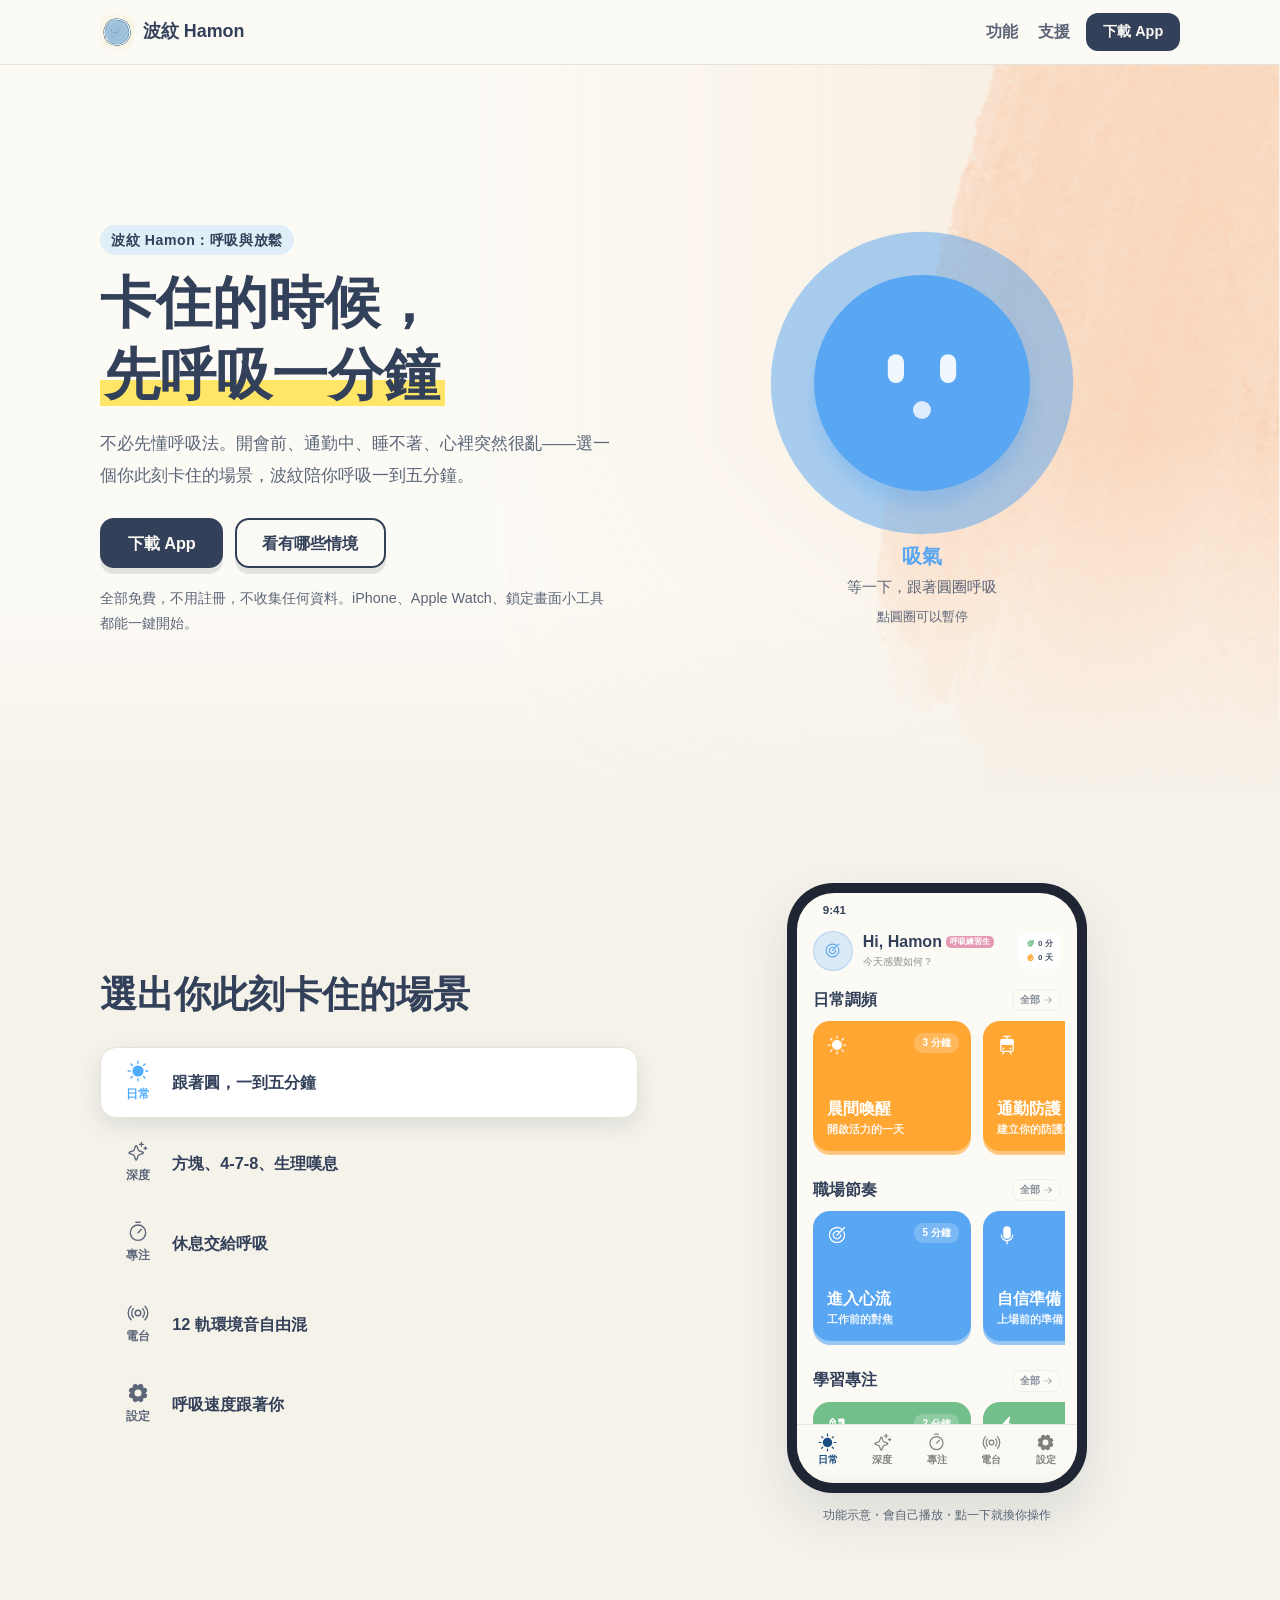
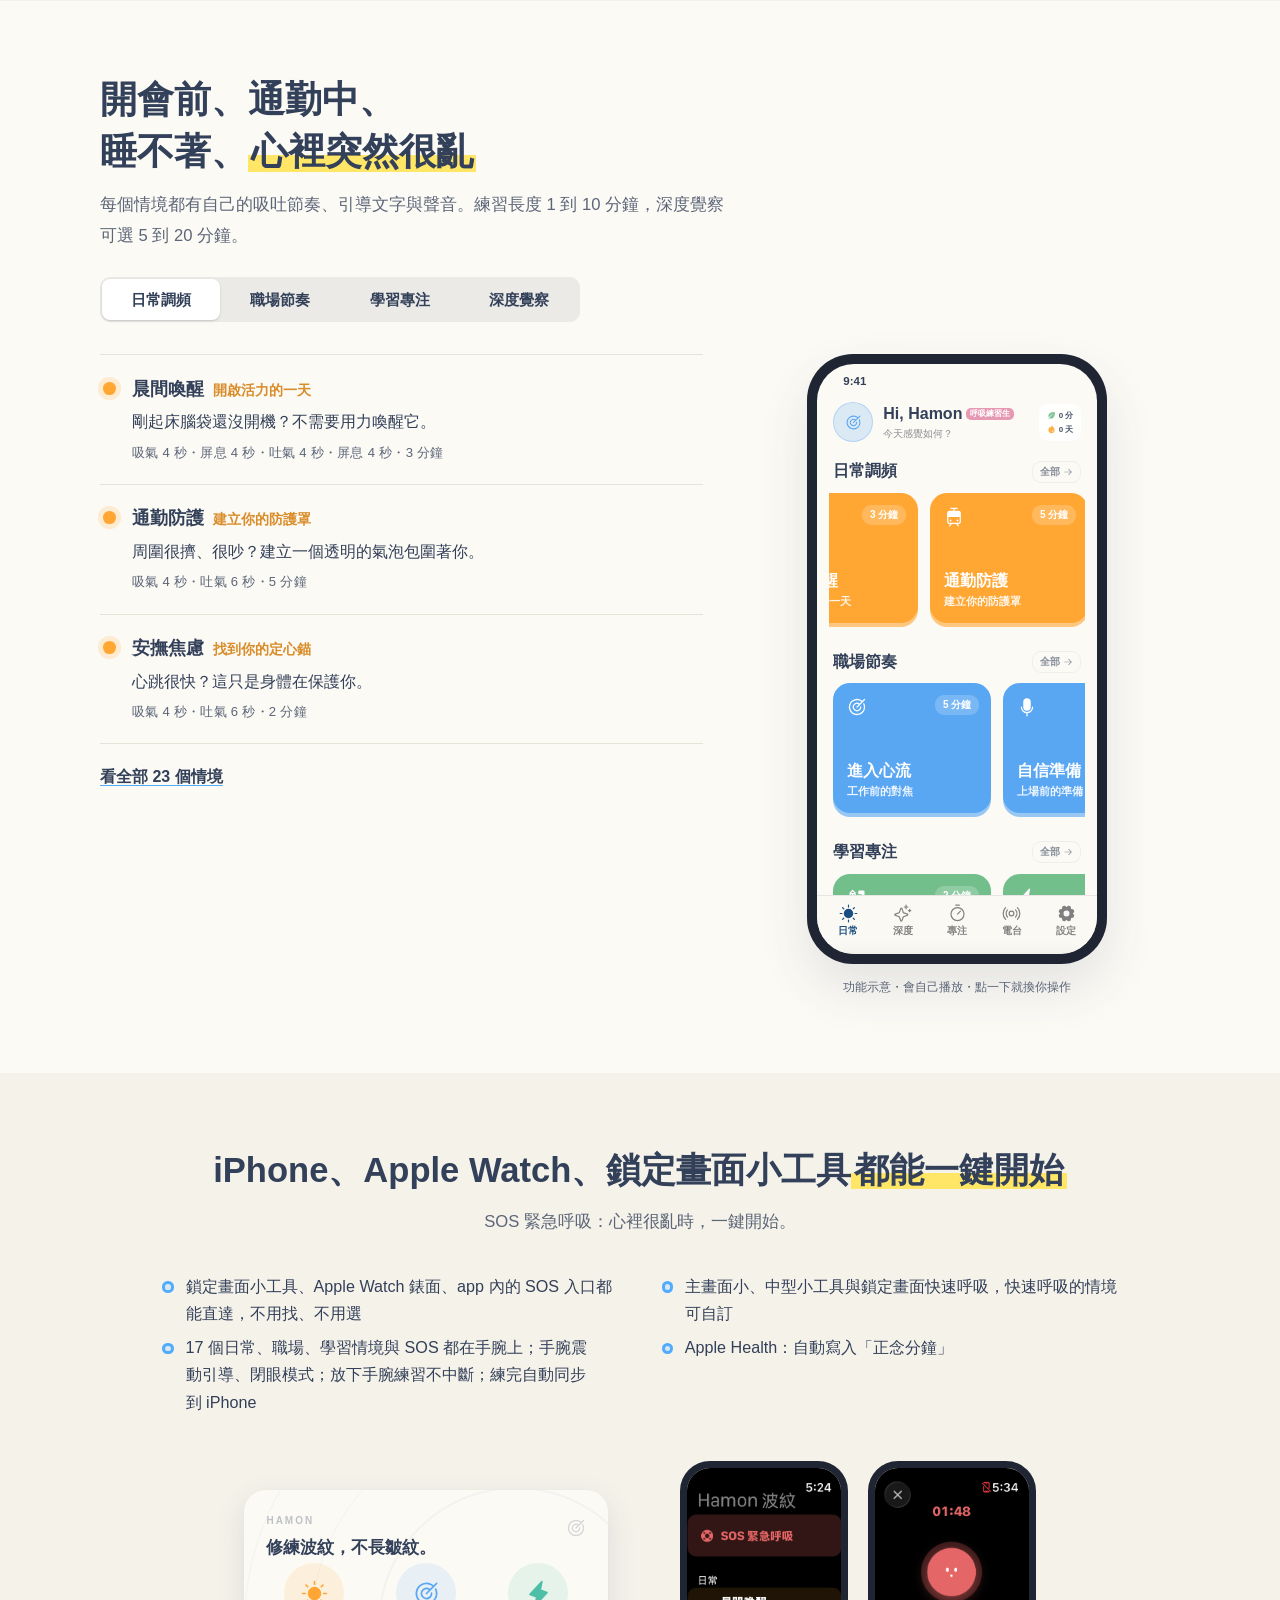
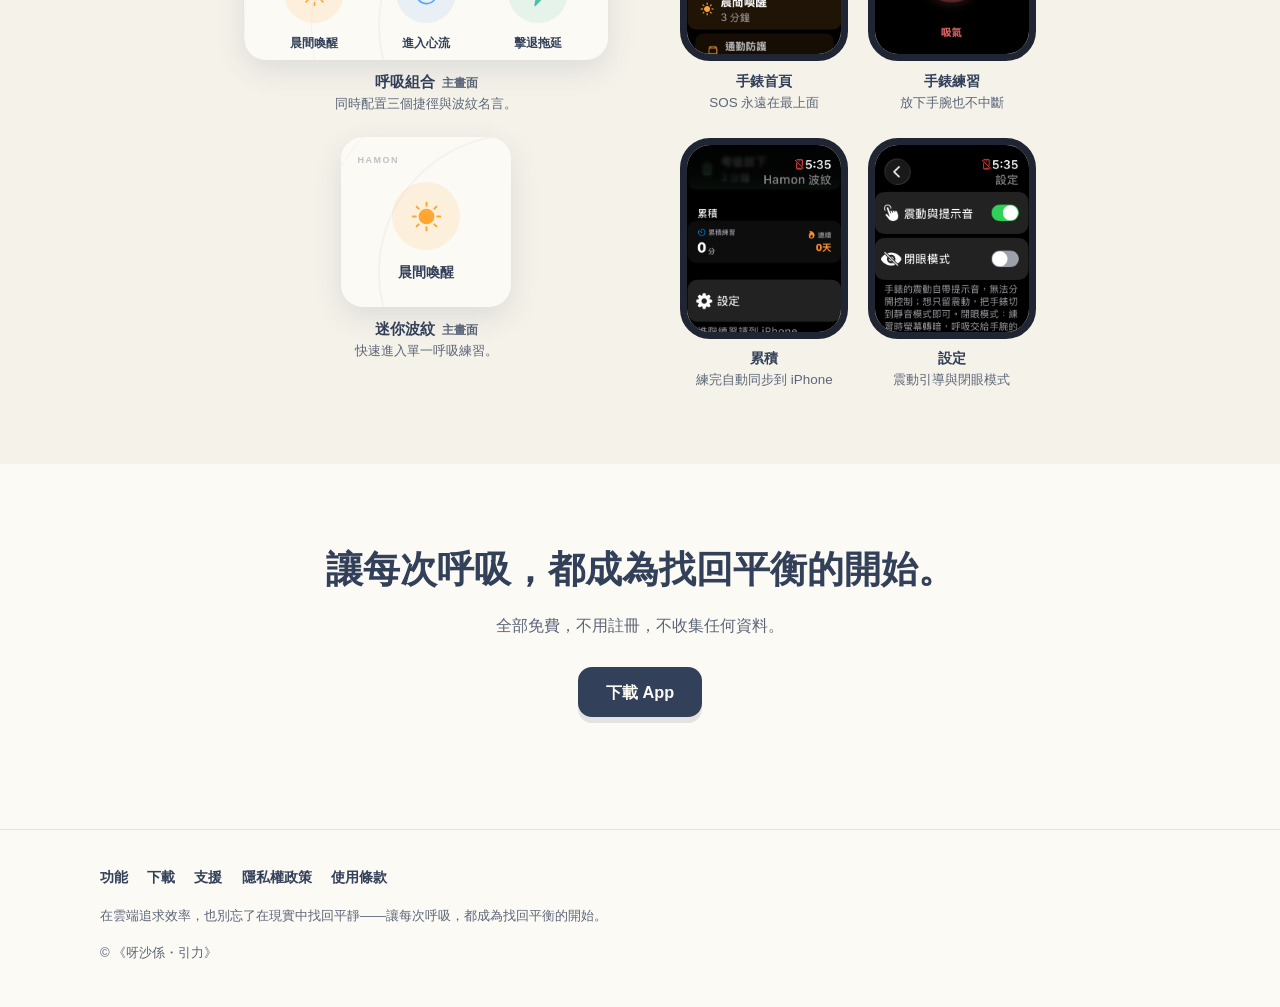
==== commit ccd57d8f: "feat: 分頁圖示改圓角透明" ====
--- a/index.html
+++ b/index.html
@@ -10,7 +10,9 @@
 <meta property="og:title" content="波紋 Hamon">
 <meta property="og:description" content="波紋 Hamon：呼吸與放鬆。波紋 Hamon 是為想在繁忙日常裡找回「慢節奏」的人做的小工具。不必先懂什麼是 4-7-8 或方塊呼吸，只要選出你此刻卡住的場景——開會前、通勤中、睡不著、心裡突然很亂——波紋替你選好節奏，陪你呼吸一到五分鐘。">
 <meta property="og:image" content="https://tonyonier99.github.io/hamon-site/assets/icon-512.png">
-<link rel="icon" type="image/png" href="assets/icon-64.png">
+<link rel="icon" type="image/png" sizes="32x32" href="assets/favicon-32.png">
+<link rel="icon" type="image/png" sizes="48x48" href="assets/favicon-48.png">
+<link rel="icon" type="image/png" sizes="180x180" href="assets/favicon-180.png">
 <link rel="apple-touch-icon" href="assets/icon-180.png">
 <link rel="stylesheet" href="assets/site.css?v=5025d0d190">
 </head>
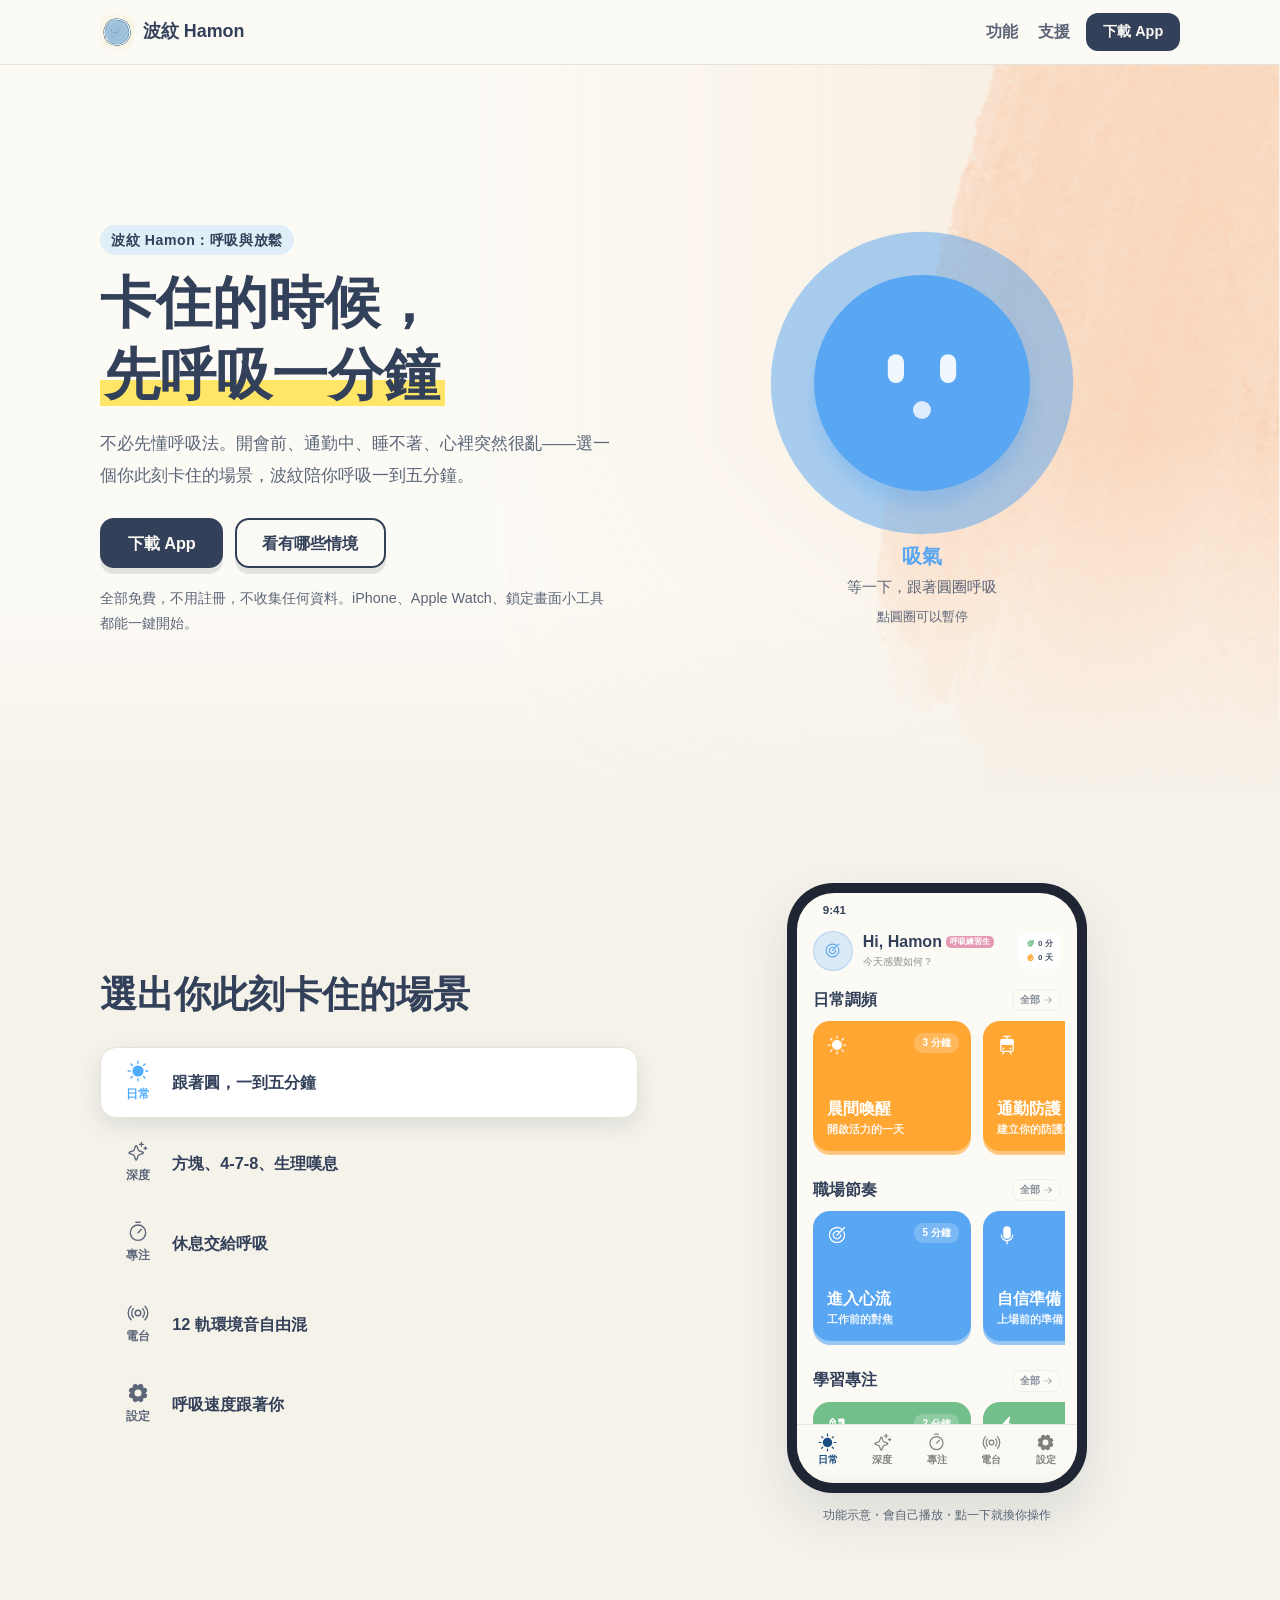
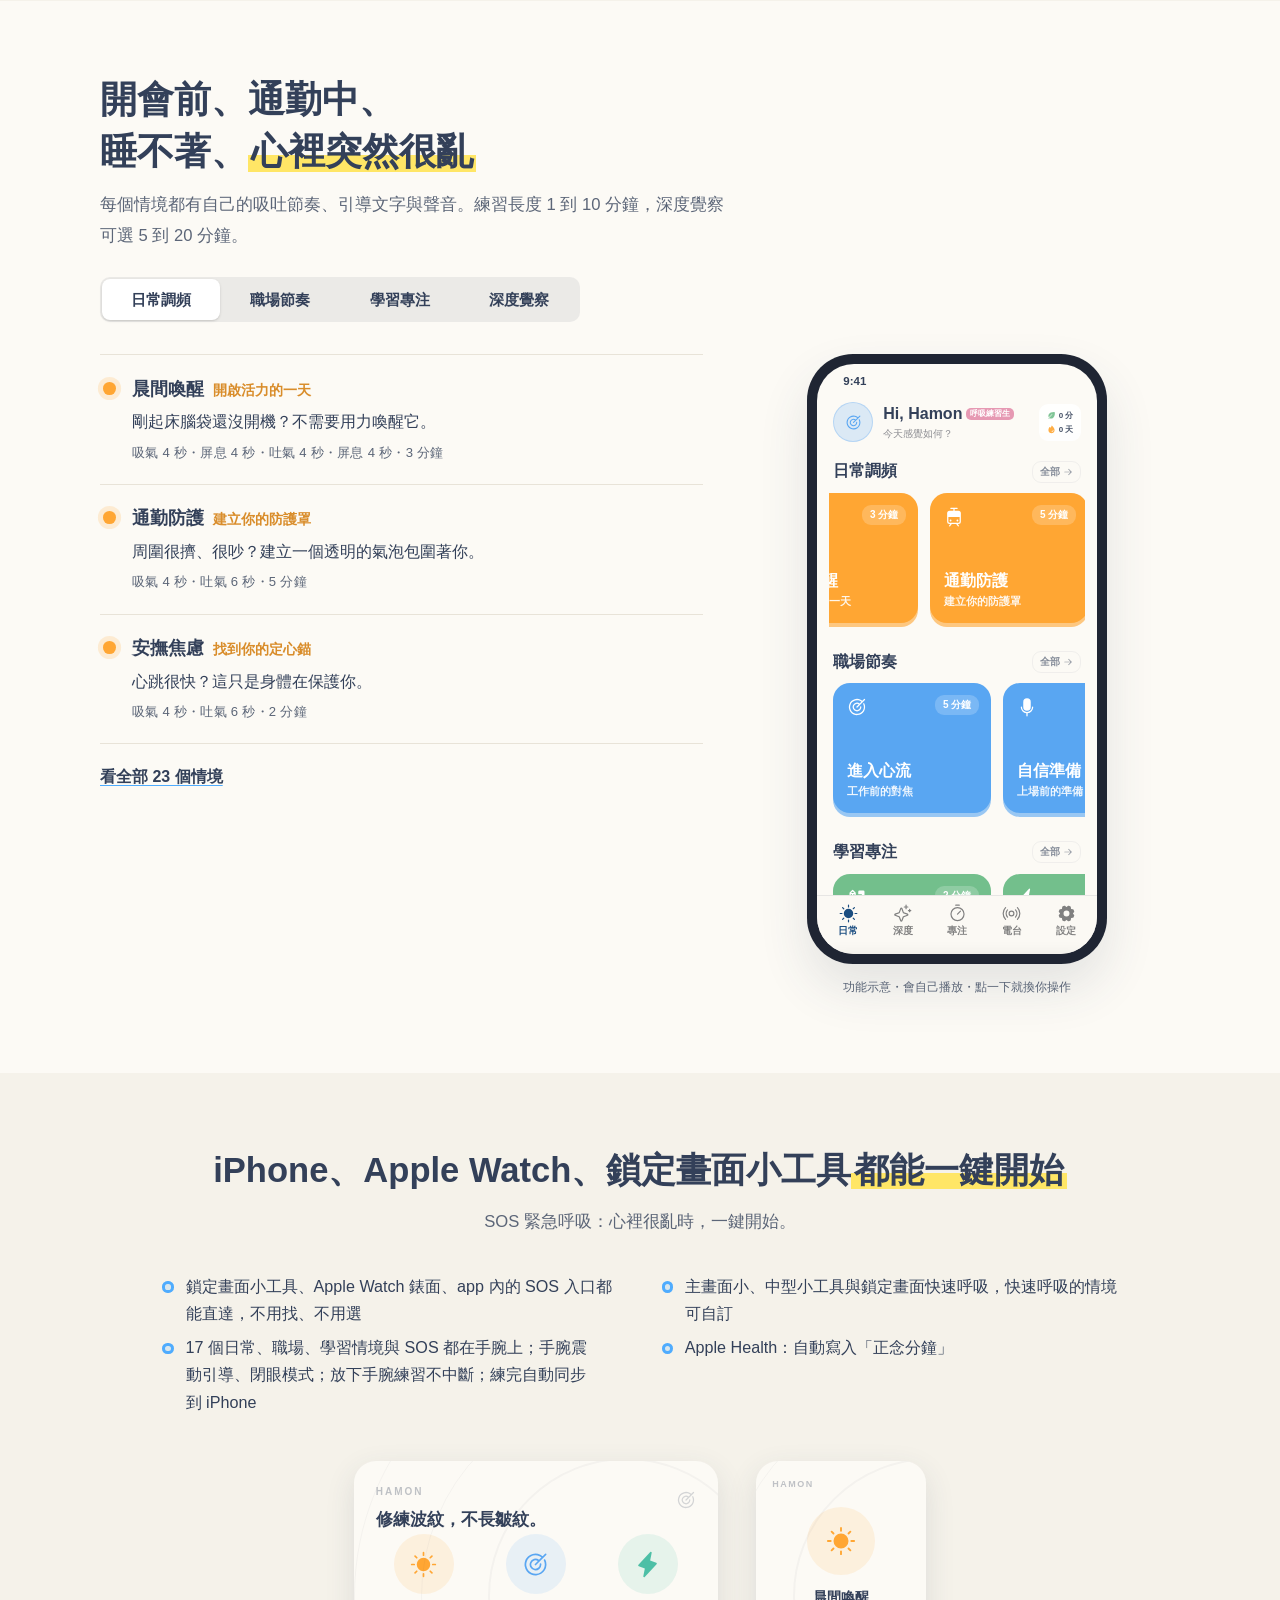
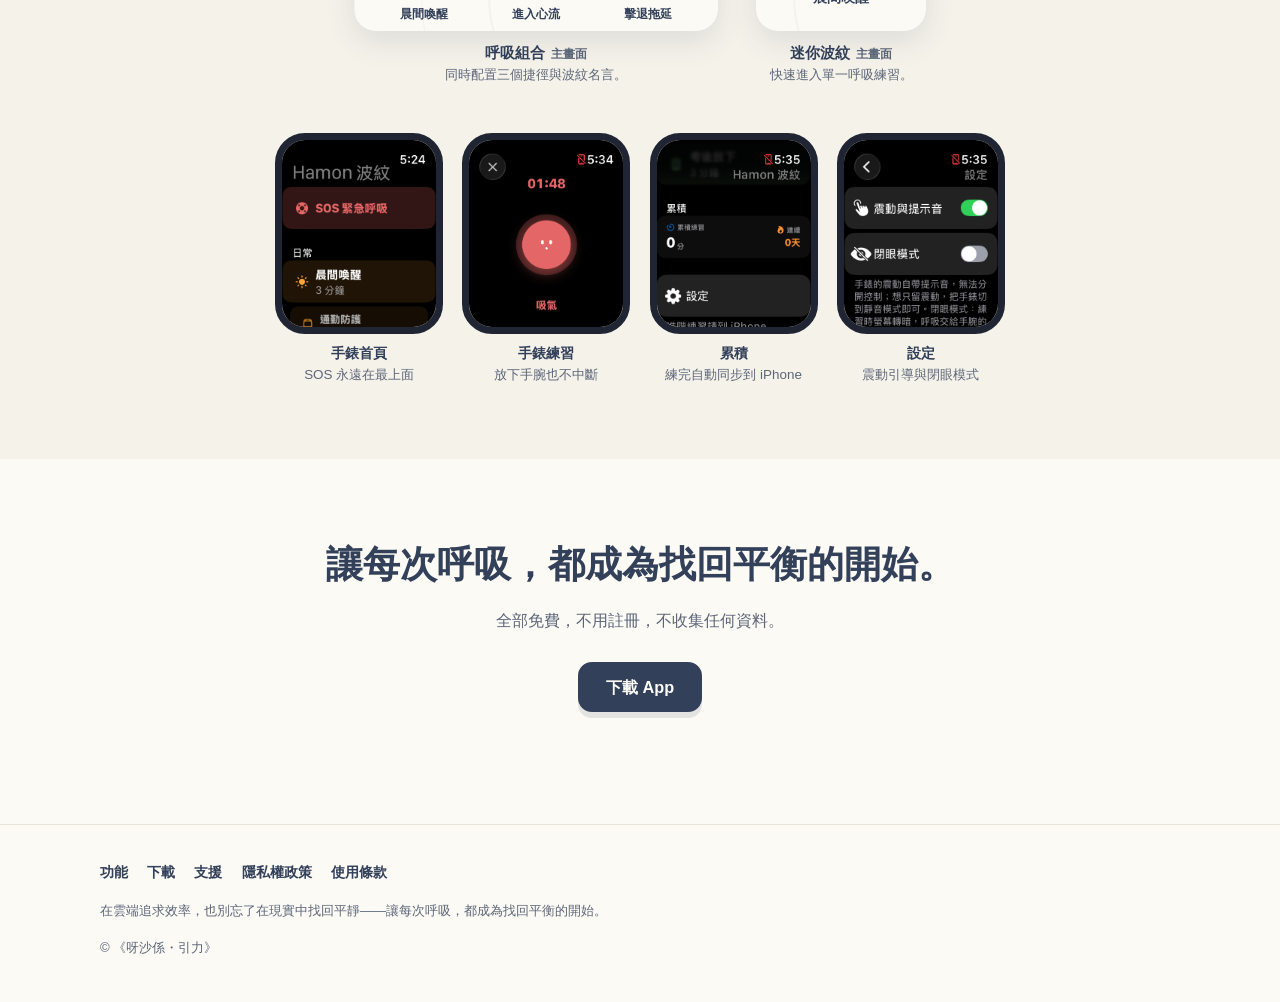
==== commit f716044b: "feat: 首頁小工具一排、手錶一排" ====
--- a/index.html
+++ b/index.html
@@ -14,7 +14,7 @@
 <link rel="icon" type="image/png" sizes="48x48" href="assets/favicon-48.png">
 <link rel="icon" type="image/png" sizes="180x180" href="assets/favicon-180.png">
 <link rel="apple-touch-icon" href="assets/icon-180.png">
-<link rel="stylesheet" href="assets/site.css?v=5025d0d190">
+<link rel="stylesheet" href="assets/site.css?v=10cf0875aa">
 </head>
 <body>
 <script>document.documentElement.classList.add('js')</script>
--- a/assets/site.css
+++ b/assets/site.css
@@ -453,7 +453,8 @@
 @media (max-width:899px) { .bh-tourwrap > div:first-child { display:contents; } .bh-tourwrap .bh-head { text-align:center; margin:0 auto; }
   .bh-tour { order:1; } .bh-steps { order:2; margin-top:0; } }
 
-.wg-wrap { --pt:min(1px, calc((100vw - 2.5rem) / 364)); display:grid; gap:1.4rem; justify-items:center; }
+.wg-wrap { --pt:min(1px, calc((100vw - 2.5rem) / 364)); display:grid; gap:1.4rem 2.4rem; justify-items:center; align-items:end; }
+@media (min-width:900px) { .wg-wrap { grid-template-columns:auto auto; } }
 .wg { position:relative; overflow:hidden; background:#FCFAF5; color:#334059; border-radius:calc(var(--pt) * 22);
   box-shadow:0 10px 30px var(--shadow); text-align:left; font-family:ui-rounded,"SF Pro Rounded",-apple-system,"PingFang TC",sans-serif; }
 .wg::before, .wg::after, .wg .rp { content:""; position:absolute; border-radius:50%; border:calc(var(--pt) * 2) solid rgba(51,64,89,.04);
@@ -511,9 +512,9 @@
 .bh-any .sc-points { display:grid; gap:.4rem 2.4rem; max-width:60rem; margin:0 auto; }
 @media (min-width:900px) { .bh-any .sc-points { grid-template-columns:repeat(2,minmax(0,1fr)); } }
 .bh-watch { display:grid; grid-template-columns:repeat(2,minmax(0,1fr)); gap:1.6rem 1.2rem; margin:2.8rem auto 0; max-width:440px; }
-.bh-devices { display:grid; gap:2.4rem; align-items:center; justify-items:center; margin-top:2.8rem; }
+.bh-devices { display:grid; gap:3rem; align-items:center; justify-items:center; margin-top:2.8rem; }
 .bh-devices .bh-watch { margin:0; }
-@media (min-width:900px) { .bh-devices { grid-template-columns:auto auto; justify-content:center; column-gap:4.5rem; } }
+@media (min-width:900px) { .bh-devices .bh-watch { grid-template-columns:repeat(4,minmax(0,1fr)); max-width:60rem; } }
 .bh-one { max-width:none; } .bh-one mark { white-space:nowrap; }
 @media (min-width:900px) { .bh-one h2 { white-space:nowrap; font-size:clamp(1.6rem,2.7vw,2.4rem); } }
 .bh-watch figure { display:flex; flex-direction:column; align-items:center; text-align:center; }
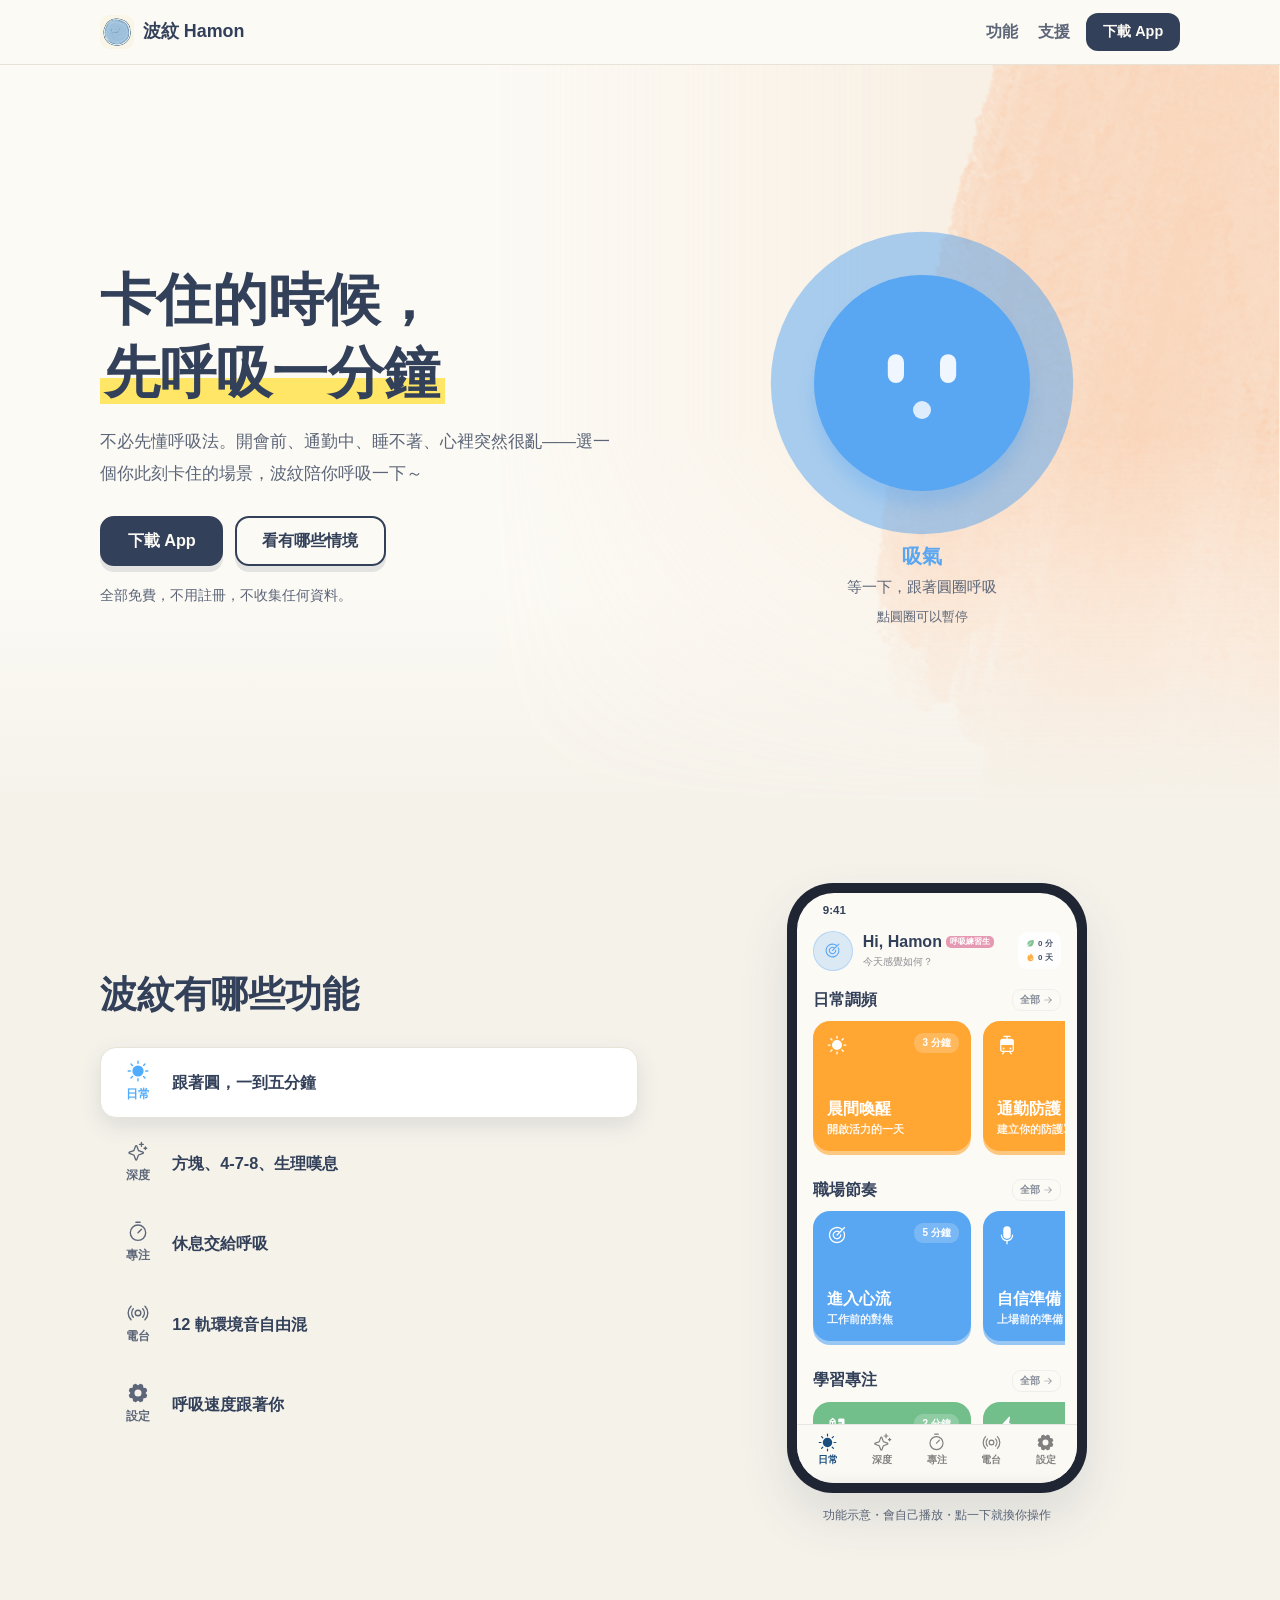
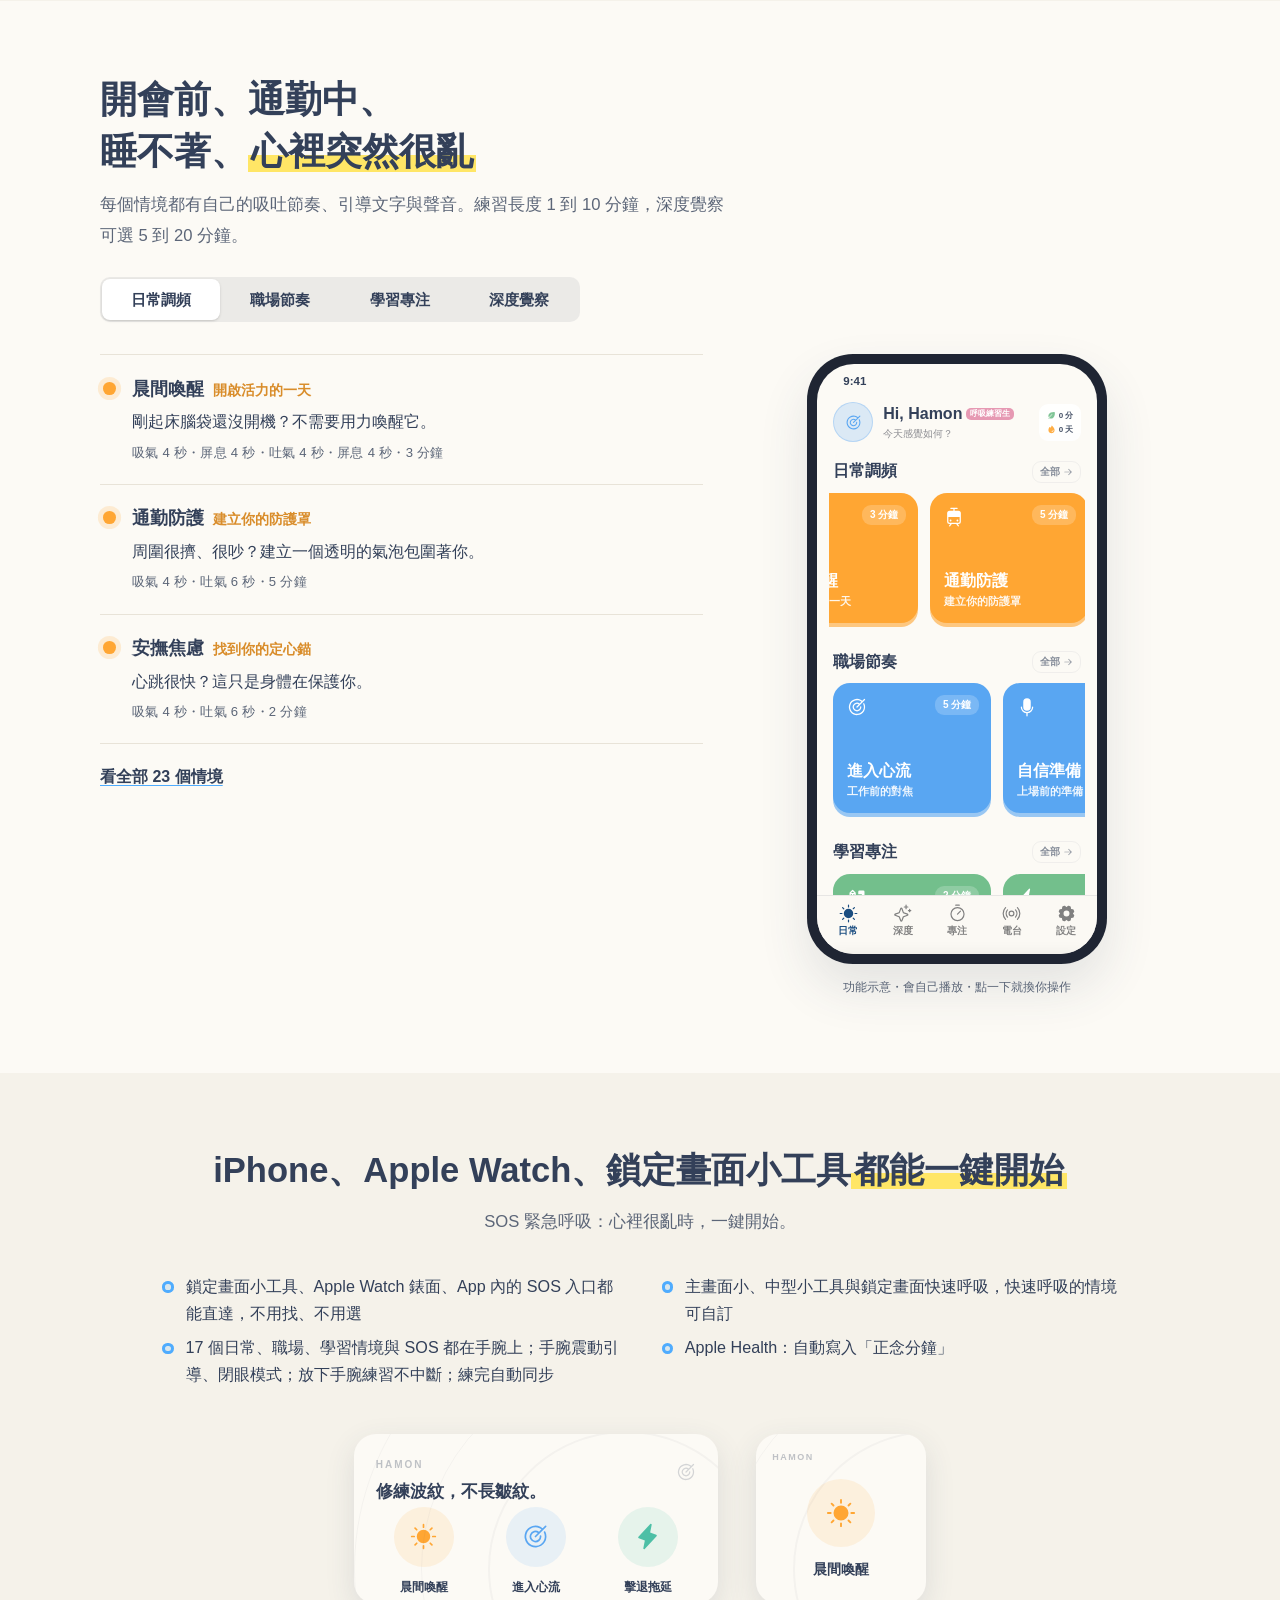
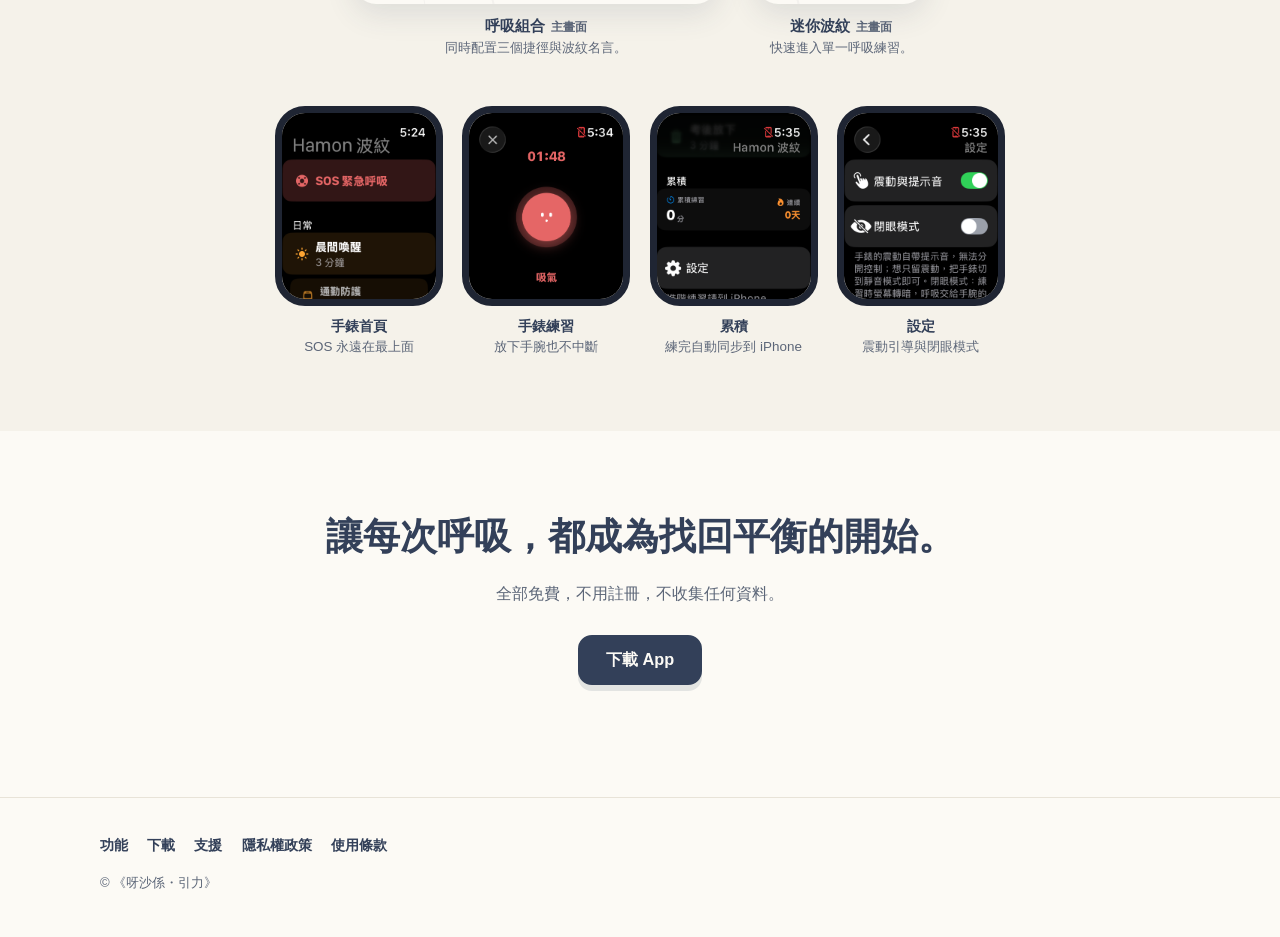
==== commit 1127da5b: "docs: 首頁文案修改、拿掉首屏小標籤與頁尾宣言" ====
--- a/index.html
+++ b/index.html
@@ -21,13 +21,13 @@
 <a class="skip" href="#main">跳到主要內容</a>
 <header class="site"><div class="wrap"><a class="logo" href="index.html"><img src="assets/icon-64.png" alt="" width="34" height="34">波紋 Hamon</a><nav class="site-nav" aria-label="主選單"><a href="features.html">功能</a><a href="support.html">支援</a></nav><a class="nav-cta" href="download.html">下載 App</a></div></header>
 <main id="main">
-<section class="bh-hero"><div class="sc-in bh-hero-in"><div class="sc-copy bh-copy" data-reveal><p class="sc-eyebrow">波紋 Hamon：呼吸與放鬆</p><h1>卡住的時候，<br><mark>先呼吸一分鐘</mark></h1><p class="sc-lead">不必先懂呼吸法。開會前、通勤中、睡不著、心裡突然很亂——選一個你此刻卡住的場景，波紋陪你呼吸一到五分鐘。</p><div class="sc-actions"><a class="sc-btn" href="download.html">下載 App</a><a class="sc-btn outline" href="#moments">看有哪些情境</a></div><p class="sc-proof">全部免費，不用註冊，不收集任何資料。iPhone、Apple Watch、鎖定畫面小工具都能一鍵開始。</p></div><div class="bh-breath" data-breath="{&quot;t&quot;: [4, 0, 6, 0], &quot;inScale&quot;: 1.8, &quot;outScale&quot;: 1.0, &quot;glow&quot;: 1.4, &quot;face&quot;: {&quot;eyeW&quot;: 12, &quot;eyeIn&quot;: 20, &quot;eyeOut&quot;: 5, &quot;eyeGap&quot;: 24, &quot;rowGap&quot;: 8, &quot;mouthHold&quot;: [20, 4], &quot;mouthIn&quot;: [12, 12], &quot;mouthOut&quot;: [24, 8], &quot;mouthDrop&quot;: 5}, &quot;hintPause&quot;: &quot;點圓圈可以暫停&quot;, &quot;hintPlay&quot;: &quot;點圓圈開始&quot;}" style="--c:#59A6F2"><button type="button" class="bh-orb" aria-label="呼吸示範，點一下開始或暫停"><span class="bh-glow"></span><span class="bh-ball"><span class="bh-eyes"><i></i><i></i></span><span class="bh-mouth"></span></span></button><p class="bh-say" aria-live="off"><b></b>等一下，跟著圓圈呼吸</p><p class="bh-hint"></p></div></div></section>
-<section class="bh-band tint"><div class="sc-in bh-tourwrap"><div><div class="bh-head" data-reveal><h2>選出你此刻卡住的場景</h2></div><ol class="bh-steps" data-steps data-reveal aria-label="手機正在示範的步驟，點一步跳過去"><li><button type="button" aria-current="step"><span class="tab"><i class="ic ic-sun-fill" aria-hidden="true"></i>日常</span><strong>跟著圓，一到五分鐘</strong></button></li><li><button type="button"><span class="tab"><i class="ic ic-sparkle" aria-hidden="true"></i>深度</span><strong>方塊、4-7-8、生理嘆息</strong></button></li><li><button type="button"><span class="tab"><i class="ic ic-timer" aria-hidden="true"></i>專注</span><strong>休息交給呼吸</strong></button></li><li><button type="button"><span class="tab"><i class="ic ic-broadcast" aria-hidden="true"></i>電台</span><strong>12 軌環境音自由混</strong></button></li><li><button type="button"><span class="tab"><i class="ic ic-gear-fill" aria-hidden="true"></i>設定</span><strong>呼吸速度跟著你</strong></button></li></ol></div><div class="bh-tour" data-reveal><div class="sc-stage"><div class="sc-card"><div class="hp" data-app data-start="home" data-script="tour" role="group" aria-label="波紋 App 功能示意"><div class="hp-screen"><div class="hp-status">9:41</div><div class="hp-panes"><section class="hp-pane on" data-pane="home"><div class="hp-scroll"><div class="hp-head"><span class="hp-avatar"><i class="ic ic-target" aria-hidden="true"></i></span><div class="hp-hello"><div><b>Hi, Hamon</b><em class="hp-badge">呼吸練習生</em></div><span>今天感覺如何？</span></div><div class="hp-stats"><span><i class="ic ic-leaf-fill leaf" aria-hidden="true"></i>0 分</span><span><i class="ic ic-fire-fill flame" aria-hidden="true"></i>0 天</span></div></div><div class="hp-sec"><div class="hp-sec-h"><h4>日常調頻</h4><span class="hp-all">全部<i class="ic ic-arrow-right" aria-hidden="true"></i></span></div><div class="hp-cards"><button type="button" class="hp-card" data-open="morning-wake" style="--c:#FFA633"><i class="ic ic-sun-fill hp-card-ic" aria-hidden="true"></i><span class="hp-pill">3 分鐘</span><strong>晨間喚醒</strong><span class="hp-card-sub">開啟活力的一天</span></button><button type="button" class="hp-card" data-open="commute-shield" style="--c:#FFA633"><i class="ic ic-tram-fill hp-card-ic" aria-hidden="true"></i><span class="hp-pill">5 分鐘</span><strong>通勤防護</strong><span class="hp-card-sub">建立你的防護罩</span></button><button type="button" class="hp-card" data-open="calm-anxiety" style="--c:#FFA633"><i class="ic ic-shield-warning-fill hp-card-ic" aria-hidden="true"></i><span class="hp-pill">2 分鐘</span><strong>安撫焦慮</strong><span class="hp-card-sub">找到你的定心錨</span></button><button type="button" class="hp-card" data-open="return-to-calm" style="--c:#FFA633"><i class="ic ic-leaf-fill hp-card-ic" aria-hidden="true"></i><span class="hp-pill">2 分鐘</span><strong>回歸平靜</strong><span class="hp-card-sub">擁抱情緒浪潮</span></button><div class="hp-more"><i class="ic ic-arrow-right" aria-hidden="true"></i><b>更多</b></div></div></div><div class="hp-sec"><div class="hp-sec-h"><h4>職場節奏</h4><span class="hp-all">全部<i class="ic ic-arrow-right" aria-hidden="true"></i></span></div><div class="hp-cards"><button type="button" class="hp-card" data-open="enter-flow" style="--c:#59A6F2"><i class="ic ic-target hp-card-ic" aria-hidden="true"></i><span class="hp-pill">5 分鐘</span><strong>進入心流</strong><span class="hp-card-sub">工作前的對焦</span></button><button type="button" class="hp-card" data-open="confidence-prep" style="--c:#59A6F2"><i class="ic ic-microphone-fill hp-card-ic" aria-hidden="true"></i><span class="hp-pill">3 分鐘</span><strong>自信準備</strong><span class="hp-card-sub">上場前的準備</span></button><button type="button" class="hp-card" data-open="meeting-shield" style="--c:#59A6F2"><i class="ic ic-eye-slash hp-card-ic" aria-hidden="true"></i><span class="hp-pill">5 分鐘</span><strong>會議隱形</strong><span class="hp-card-sub">喧囂中找回安靜</span></button><button type="button" class="hp-card" data-open="conflict-aid" style="--c:#59A6F2"><i class="ic ic-chats-fill hp-card-ic" aria-hidden="true"></i><span class="hp-pill">2 分鐘</span><strong>面對衝突</strong><span class="hp-card-sub">情緒急救</span></button><div class="hp-more"><i class="ic ic-arrow-right" aria-hidden="true"></i><b>更多</b></div></div></div><div class="hp-sec"><div class="hp-sec-h"><h4>學習專注</h4><span class="hp-all">全部<i class="ic ic-arrow-right" aria-hidden="true"></i></span></div><div class="hp-cards"><button type="button" class="hp-card" data-open="pre-exam-calm" style="--c:#73BF8C"><i class="ic ic-pencil-ruler-fill hp-card-ic" aria-hidden="true"></i><span class="hp-pill">2 分鐘</span><strong>考前定心</strong><span class="hp-card-sub">信任你的累積</span></button><button type="button" class="hp-card" data-open="beat-procrastination" style="--c:#73BF8C"><i class="ic ic-lightning-fill hp-card-ic" aria-hidden="true"></i><span class="hp-pill">1 分鐘</span><strong>擊退拖延</strong><span class="hp-card-sub">微小的第一步</span></button><button type="button" class="hp-card" data-open="group-anxiety" style="--c:#73BF8C"><i class="ic ic-users-three-fill hp-card-ic" aria-hidden="true"></i><span class="hp-pill">2 分鐘</span><strong>分組焦慮</strong><span class="hp-card-sub">你不需要完美</span></button><button type="button" class="hp-card" data-open="desk-flow" style="--c:#73BF8C"><i class="ic ic-book-fill hp-card-ic" aria-hidden="true"></i><span class="hp-pill">5 分鐘</span><strong>書桌心流</strong><span class="hp-card-sub">建立專注結界</span></button><div class="hp-more"><i class="ic ic-arrow-right" aria-hidden="true"></i><b>更多</b></div></div></div></div></section><section class="hp-pane" data-pane="deep"><div class="hp-scroll"><div class="hp-big"><h3>深度覺察</h3><p>回歸呼吸的本質</p></div><button type="button" class="hp-common" data-act="common"><span><strong>常見呼吸法</strong><em>方塊、4-7-8、生理嘆息，點了就練</em></span><i class="ic ic-arrow-right hp-green" aria-hidden="true"></i></button><div class="hp-grp"><h5 style="--c:#9980E6"><span></span>放空與暫停</h5><button type="button" class="hp-row" data-open="blank-space" style="--c:#9980E6"><span class="hp-dotbig"><i class="ic ic-coffee-fill" aria-hidden="true"></i></span><span class="hp-row-t"><strong>留白練習</strong><em>Space for Yourself</em></span><i class="ic ic-caret-right hp-chev" aria-hidden="true"></i></button><button type="button" class="hp-row" data-open="pause-reset" style="--c:#9980E6"><span class="hp-dotbig"><i class="ic ic-pause-circle-fill" aria-hidden="true"></i></span><span class="hp-row-t"><strong>暫停與重啟</strong><em>Pause &amp; Reset</em></span><i class="ic ic-caret-right hp-chev" aria-hidden="true"></i></button></div><div class="hp-grp"><h5 style="--c:#3399B3"><span></span>回到身體</h5><button type="button" class="hp-row" data-open="sensory-anchor" style="--c:#3399B3"><span class="hp-dotbig"><i class="ic ic-eye-fill" aria-hidden="true"></i></span><span class="hp-row-t"><strong>感官定錨</strong><em>Sensory Anchor</em></span><i class="ic ic-caret-right hp-chev" aria-hidden="true"></i></button><button type="button" class="hp-row" data-open="touch-landing" style="--c:#3399B3"><span class="hp-dotbig"><i class="ic ic-tag-fill" aria-hidden="true"></i></span><span class="hp-row-t"><strong>觸覺回歸</strong><em>Touch Landing</em></span><i class="ic ic-caret-right hp-chev" aria-hidden="true"></i></button><button type="button" class="hp-row" data-open="body-scan" style="--c:#3399B3"><span class="hp-dotbig"><i class="ic ic-person-simple-walk" aria-hidden="true"></i></span><span class="hp-row-t"><strong>全身掃描</strong><em>Body Awareness</em></span><i class="ic ic-caret-right hp-chev" aria-hidden="true"></i></button></div><div class="hp-grp"><h5 style="--c:#E699B3"><span></span>看見情緒</h5><button type="button" class="hp-row" data-open="emotion-witness" style="--c:#E699B3"><span class="hp-dotbig"><i class="ic ic-heart-fill" aria-hidden="true"></i></span><span class="hp-row-t"><strong>情緒觀察員</strong><em>Emotion Witness</em></span><i class="ic ic-caret-right hp-chev" aria-hidden="true"></i></button></div></div></section><section class="hp-pane" data-pane="focus"><div class="hp-scroll hp-focus" data-state="setup"><div class="hp-focus-setup"><div class="hp-big"><h3>專注番茄</h3><p>專注一段，休息交給呼吸</p></div><div class="hp-lbl">專注多久</div><div class="hp-times"><button type="button" class="hp-time" data-focus="10"><b>10</b><small>分鐘</small><span>暖身</span></button><button type="button" class="hp-time" data-focus="15"><b>15</b><small>分鐘</small><span>短衝刺</span></button><button type="button" class="hp-time on" data-focus="25"><b>25</b><small>分鐘</small><span>標準</span></button><button type="button" class="hp-time" data-focus="50"><b>50</b><small>分鐘</small><span>深度</span></button></div><div class="hp-lbl">一輪的節奏</div><div class="hp-rhythm"><span class="on">專注</span><i class="ic ic-arrow-right hp-arrow" aria-hidden="true"></i><span>呼吸喘口氣</span></div><p class="hp-note">每段專注後呼吸一下；做滿 4 輪，第 4 輪的休息換成眼部舒緩。</p><div class="hp-line"><span class="hp-lbl">休息長度</span><div class="hp-segc"><button type="button" class="" data-break="3">3 分</button><button type="button" class="on" data-break="5">5 分</button><button type="button" class="" data-break="8">8 分</button></div></div><div class="hp-lbl">專注時的聲音</div><div class="hp-chips"><button type="button" class="hp-chip on" data-scape="">無</button><button type="button" class="hp-chip" data-scape="深夜雨聲">深夜雨聲</button><button type="button" class="hp-chip" data-scape="寧靜海洋">寧靜海洋</button><button type="button" class="hp-chip" data-scape="溫暖營火">溫暖營火</button><button type="button" class="hp-chip" data-scape="深層平靜">深層平靜</button></div><input class="hp-input" type="text" maxlength="40" placeholder="這一輪想專注什麼？（可留白）" aria-label="這一輪想專注什麼"><label class="hp-tg"><span>專注時保持螢幕亮著</span><button type="button" class="hp-sw on" data-sw="awake" aria-label="專注時保持螢幕亮著"></button></label><label class="hp-tg"><span>專注時自動變暗（夜間友善）</span><button type="button" class="hp-sw" data-sw="dim" aria-label="專注時自動變暗"></button></label><button type="button" class="hp-cta" data-act="focus-start">開始專注</button><p class="hp-note center">專注結束時，我們會用一則通知把你叫回來。</p></div><div class="hp-focus-run"><span class="hp-acc">專注中</span><p class="hp-intent"></p><div class="hp-ring"><svg viewBox="0 0 120 120" aria-hidden="true"><circle cx="60" cy="60" r="54"/><circle class="arc" cx="60" cy="60" r="54"/></svg><b class="hp-clock">25:00</b></div><span class="hp-acc hp-paused">已暫停</span><div class="hp-rdots"><i></i><i></i><i></i><i></i></div><div class="hp-btns"><button type="button" class="hp-soft" data-act="focus-pause"><i class="ic ic-pause-fill" aria-hidden="true"></i><span>暫停</span></button><button type="button" class="hp-ghost" data-act="focus-end">提前結束</button></div></div><div class="hp-focus-done"><h3>辛苦了</h3><p>今天完成 0 輪專注，<br>中間都有好好喘口氣。</p><button type="button" class="hp-cta" data-act="focus-reset">完成</button></div></div></section><section class="hp-pane" data-pane="radio"><div class="hp-scroll"><div class="hp-big hp-radio-h"><h3>環境電台</h3><div class="hp-rbtns"><button type="button" class="hp-rb bg on" data-act="bgplay"><i class="ic ic-play-circle-fill on-ic" aria-hidden="true"></i><i class="ic ic-pause-circle-fill off-ic" aria-hidden="true"></i>背景</button><button type="button" class="hp-rb zero" data-act="zero"><i class="ic ic-stop-circle-fill" aria-hidden="true"></i>歸零</button></div></div><p class="hp-note">打造你的專屬專注空間</p><div class="hp-lbl">一鍵情境</div><div class="hp-chips"><button type="button" class="hp-preset" data-preset="0"><i class="ic ic-coffee-fill" aria-hidden="true"></i>雨夜咖啡館</button><button type="button" class="hp-preset" data-preset="1"><i class="ic ic-moon-fill" aria-hidden="true"></i>海邊入睡</button><button type="button" class="hp-preset" data-preset="2"><i class="ic ic-sun-horizon-fill" aria-hidden="true"></i>森林晨光</button><button type="button" class="hp-preset" data-preset="3"><i class="ic ic-waveform" aria-hidden="true"></i>專注白噪</button><button type="button" class="hp-preset" data-preset="4"><i class="ic ic-fire-fill" aria-hidden="true"></i>爐火夜晚</button></div><h5 class="hp-mixh">環境場景</h5><div class="hp-mixgrid"><div class="hp-mix" data-track="birds"><div class="hp-mix-top"><span class="hp-mix-ic"><i class="ic ic-bird-fill" aria-hidden="true"></i></span><strong>晨間鳥鳴</strong></div><div class="hp-vol"><i class="ic ic-speaker-none-fill hp-spk" aria-hidden="true"></i><small></small><input type="range" min="0" max="100" value="0" aria-label="晨間鳥鳴 音量"></div></div><div class="hp-mix" data-track="rain"><div class="hp-mix-top"><span class="hp-mix-ic"><i class="ic ic-umbrella-fill" aria-hidden="true"></i></span><strong>深夜雨聲</strong></div><div class="hp-vol"><i class="ic ic-speaker-none-fill hp-spk" aria-hidden="true"></i><small></small><input type="range" min="0" max="100" value="0" aria-label="深夜雨聲 音量"></div></div><div class="hp-mix" data-track="ocean"><div class="hp-mix-top"><span class="hp-mix-ic"><i class="ic ic-waves" aria-hidden="true"></i></span><strong>寧靜海洋</strong></div><div class="hp-vol"><i class="ic ic-speaker-none-fill hp-spk" aria-hidden="true"></i><small></small><input type="range" min="0" max="100" value="0" aria-label="寧靜海洋 音量"></div></div><div class="hp-mix" data-track="night"><div class="hp-mix-top"><span class="hp-mix-ic"><i class="ic ic-moon-stars-fill" aria-hidden="true"></i></span><strong>夏夜晚風</strong></div><div class="hp-vol"><i class="ic ic-speaker-none-fill hp-spk" aria-hidden="true"></i><small></small><input type="range" min="0" max="100" value="0" aria-label="夏夜晚風 音量"></div></div><div class="hp-mix" data-track="sci-fi-ambience-soothing-spaceship-engine-sound-loop"><div class="hp-mix-top"><span class="hp-mix-ic"><i class="ic ic-sparkle" aria-hidden="true"></i></span><strong>太空引擎</strong></div><div class="hp-vol"><i class="ic ic-speaker-none-fill hp-spk" aria-hidden="true"></i><small></small><input type="range" min="0" max="100" value="0" aria-label="太空引擎 音量"></div></div><div class="hp-mix" data-track="fireplace"><div class="hp-mix-top"><span class="hp-mix-ic"><i class="ic ic-fire-fill" aria-hidden="true"></i></span><strong>營火</strong></div><div class="hp-vol"><i class="ic ic-speaker-none-fill hp-spk" aria-hidden="true"></i><small></small><input type="range" min="0" max="100" value="0" aria-label="營火 音量"></div></div><div class="hp-mix" data-track="cafe"><div class="hp-mix-top"><span class="hp-mix-ic"><i class="ic ic-coffee-fill" aria-hidden="true"></i></span><strong>咖啡廳</strong></div><div class="hp-vol"><i class="ic ic-speaker-none-fill hp-spk" aria-hidden="true"></i><small></small><input type="range" min="0" max="100" value="0" aria-label="咖啡廳 音量"></div></div><div class="hp-mix" data-track="wind"><div class="hp-mix-top"><span class="hp-mix-ic"><i class="ic ic-wind" aria-hidden="true"></i></span><strong>狂風</strong></div><div class="hp-vol"><i class="ic ic-speaker-none-fill hp-spk" aria-hidden="true"></i><small></small><input type="range" min="0" max="100" value="0" aria-label="狂風 音量"></div></div><div class="hp-mix" data-track="old-vinyl-record-crackle"><div class="hp-mix-top"><span class="hp-mix-ic"><i class="ic ic-disc-fill" aria-hidden="true"></i></span><strong>黑膠唱片</strong></div><div class="hp-vol"><i class="ic ic-speaker-none-fill hp-spk" aria-hidden="true"></i><small></small><input type="range" min="0" max="100" value="0" aria-label="黑膠唱片 音量"></div></div></div><h5 class="hp-mixh">純淨頻率</h5><div class="hp-mixgrid"><div class="hp-mix" data-track="soothing-deep-noise"><div class="hp-mix-top"><span class="hp-mix-ic"><i class="ic ic-heartbeat" aria-hidden="true"></i></span><strong>深層平靜</strong></div><div class="hp-vol"><i class="ic ic-speaker-none-fill hp-spk" aria-hidden="true"></i><small></small><input type="range" min="0" max="100" value="0" aria-label="深層平靜 音量"></div></div><div class="hp-mix" data-track="soft-soothing-deep-white-noise"><div class="hp-mix-top"><span class="hp-mix-ic"><i class="ic ic-waveform" aria-hidden="true"></i></span><strong>柔和白噪</strong></div><div class="hp-vol"><i class="ic ic-speaker-none-fill hp-spk" aria-hidden="true"></i><small></small><input type="range" min="0" max="100" value="0" aria-label="柔和白噪 音量"></div></div></div><h5 class="hp-mixh">氛圍音樂</h5><div class="hp-mixgrid"><div class="hp-mix" data-track="white-noise"><div class="hp-mix-top"><span class="hp-mix-ic"><i class="ic ic-headphones" aria-hidden="true"></i></span><strong>深潛</strong></div><div class="hp-vol"><i class="ic ic-speaker-none-fill hp-spk" aria-hidden="true"></i><small></small><input type="range" min="0" max="100" value="0" aria-label="深潛 音量"></div></div></div></div></section><section class="hp-pane" data-pane="settings"><div class="hp-scroll"><div class="hp-profile"><span class="hp-avatar big"><i class="ic ic-target" aria-hidden="true"></i><span class="hp-cam"><i class="ic ic-camera-fill" aria-hidden="true"></i></span></span><b>點擊輸入你的名字</b><em class="hp-badge">呼吸練習生<i class="ic ic-info" aria-hidden="true"></i></em></div><div class="hp-statbox"><div style="--c:#73BF8C"><i class="ic ic-leaf-fill" aria-hidden="true"></i><b>0 分</b><small>平靜存款</small></div><div style="--c:#FFA633"><i class="ic ic-fire-fill" aria-hidden="true"></i><b>0 天</b><small>連續練習</small></div></div><div class="hp-lbl">偏好設定</div><div class="hp-group"><div class="hp-set"><span class="hp-li" style="--c:#FFA633"><i class="ic ic-bell-fill" aria-hidden="true"></i><span>每日提醒</span></span><button type="button" class="hp-sw" data-sw="reminder" aria-label="每日提醒"></button></div><div class="hp-set"><span class="hp-li" style="--c:#59A6F2"><i class="ic ic-heartbeat" aria-hidden="true"></i><span>環境氛圍</span></span><button type="button" class="hp-sw on" data-sw="ambient" aria-label="環境氛圍"></button></div><div class="hp-set"><span class="hp-li" style="--c:#3399B3"><i class="ic ic-speaker-high-fill" aria-hidden="true"></i><span>呼吸提示音</span></span><button type="button" class="hp-sw on" data-sw="sound" aria-label="呼吸提示音"></button></div><div class="hp-set"><span class="hp-li" style="--c:#9980E6"><i class="ic ic-vibrate" aria-hidden="true"></i><span>震動回饋</span></span><button type="button" class="hp-sw on" data-sw="haptics" aria-label="震動回饋"></button></div><div class="hp-set col"><span class="hp-li" style="--c:#FFA633"><i class="ic ic-gauge" aria-hidden="true"></i><span>呼吸速度</span></span><div class="hp-segc" data-pace-seg><button type="button" data-pace="fast">快</button><button type="button" class="on" data-pace="medium">中</button><button type="button" data-pace="slow">慢</button><button type="button" data-pace="custom">自己的</button></div></div><div class="hp-set"><span class="hp-li" style="--c:#E66666"><i class="ic ic-heart-fill" aria-hidden="true"></i><span>連接 Apple Health</span></span><i class="ic ic-caret-right hp-chev" aria-hidden="true"></i></div></div><div class="hp-lbl">支援與關於</div><div class="hp-group"><div class="hp-set"><span class="hp-li" style="--c:#73BF8C"><i class="ic ic-hand-heart-fill" aria-hidden="true"></i><span>需要更多支持</span></span><i class="ic ic-caret-right hp-chev" aria-hidden="true"></i></div><div class="hp-set"><span class="hp-li" style="--c:#E699B3"><i class="ic ic-coffee-fill" aria-hidden="true"></i><span>請我喝杯咖啡</span></span><i class="ic ic-heart-fill hp-chev" aria-hidden="true"></i></div><div class="hp-set"><span class="hp-li" style="--c:#59A6F2"><i class="ic ic-chats-fill" aria-hidden="true"></i><span>提供回饋</span></span><i class="ic ic-envelope hp-chev" aria-hidden="true"></i></div><div class="hp-set"><span class="hp-li" style="--c:#59A6F2"><i class="ic ic-hand-palm-fill" aria-hidden="true"></i><span>隱私權政策</span></span><i class="ic ic-arrow-up-right hp-chev" aria-hidden="true"></i></div><div class="hp-set"><span class="hp-li" style="--c:#59A6F2"><i class="ic ic-hammer-fill" aria-hidden="true"></i><span>開發者：《呀沙係・引力》</span></span><i class="ic ic-arrow-up-right hp-chev" aria-hidden="true"></i></div></div><p class="hp-note center">Audio Resources Provided by<br>Pixabay &amp; Brad Traversy</p></div></section></div><nav class="hp-tabs"><button type="button" data-tab="home" class="on"><i class="ic ic-sun-fill" aria-hidden="true"></i><span>日常</span></button><button type="button" data-tab="deep" class=""><i class="ic ic-sparkle" aria-hidden="true"></i><span>深度</span></button><button type="button" data-tab="focus" class=""><i class="ic ic-timer" aria-hidden="true"></i><span>專注</span></button><button type="button" data-tab="radio" class=""><i class="ic ic-broadcast" aria-hidden="true"></i><span>電台</span></button><button type="button" data-tab="settings" class=""><i class="ic ic-gear-fill" aria-hidden="true"></i><span>設定</span></button></nav><div class="hp-layer hp-sheet" data-layer="common"><div class="hp-scroll"><button type="button" class="hp-x" data-act="close-common" aria-label="關閉"><i class="ic ic-x" aria-hidden="true"></i></button><div class="hp-big"><h3>常見呼吸法</h3><p>選一個，直接開始</p></div><button type="button" class="hp-row" data-common="0" style="--c:var(--hp-green)"><span class="hp-dotbig"><i class="ic ic-wind" aria-hidden="true"></i></span><span class="hp-row-t"><strong>平穩呼吸 4-6</strong><small>吐氣比吸氣長，身體會慢慢鬆下來。隨時可用的基本款</small><em>吸氣 4 秒 · 吐氣 6 秒 · 3 分鐘</em></span><i class="ic ic-caret-right hp-chev" aria-hidden="true"></i></button><button type="button" class="hp-row" data-common="1" style="--c:var(--hp-green)"><span class="hp-dotbig"><i class="ic ic-square" aria-hidden="true"></i></span><span class="hp-row-t"><strong>方塊呼吸 4-4-4-4</strong><small>四邊等長，把注意力拉回來。上台、開會前用</small><em>吸氣 4 秒 · 停留 4 秒 · 吐氣 4 秒 · 停留 4 秒 · 3 分鐘</em></span><i class="ic ic-caret-right hp-chev" aria-hidden="true"></i></button><button type="button" class="hp-row" data-common="2" style="--c:var(--hp-green)"><span class="hp-dotbig"><i class="ic ic-moon" aria-hidden="true"></i></span><span class="hp-row-t"><strong>4-7-8 放鬆呼吸</strong><small>長停留、長吐氣，心跳快或睡前用</small><em>吸氣 4 秒 · 停留 7 秒 · 吐氣 8 秒 · 1 分鐘</em><small>屏息較長，初學做 4 輪就好</small></span><i class="ic ic-caret-right hp-chev" aria-hidden="true"></i></button><button type="button" class="hp-row" data-common="3" style="--c:var(--hp-green)"><span class="hp-dotbig"></span><span class="hp-row-t"><strong>生理嘆息（雙吸長吐）</strong><small>兩口吸把肺撐開、一口長吐。最快讓自己緩下來的方法</small><em>吸氣 2 秒 · 吸氣 1 秒 · 吐氣 6 秒 · 2 分鐘</em></span><i class="ic ic-caret-right hp-chev" aria-hidden="true"></i></button></div></div><div class="hp-layer hp-cover" data-layer="detail"></div><div class="hp-layer hp-cover" data-layer="session"></div></div></div><p class="sc-note">功能示意・會自己播放・點一下就換你操作</p></div></div></div></div></section>
+<section class="bh-hero"><div class="sc-in bh-hero-in"><div class="sc-copy bh-copy" data-reveal><h1>卡住的時候，<br><mark>先呼吸一分鐘</mark></h1><p class="sc-lead">不必先懂呼吸法。開會前、通勤中、睡不著、心裡突然很亂——選一個你此刻卡住的場景，波紋陪你呼吸一下～</p><div class="sc-actions"><a class="sc-btn" href="download.html">下載 App</a><a class="sc-btn outline" href="#moments">看有哪些情境</a></div><p class="sc-proof">全部免費，不用註冊，不收集任何資料。</p></div><div class="bh-breath" data-breath="{&quot;t&quot;: [4, 0, 6, 0], &quot;inScale&quot;: 1.8, &quot;outScale&quot;: 1.0, &quot;glow&quot;: 1.4, &quot;face&quot;: {&quot;eyeW&quot;: 12, &quot;eyeIn&quot;: 20, &quot;eyeOut&quot;: 5, &quot;eyeGap&quot;: 24, &quot;rowGap&quot;: 8, &quot;mouthHold&quot;: [20, 4], &quot;mouthIn&quot;: [12, 12], &quot;mouthOut&quot;: [24, 8], &quot;mouthDrop&quot;: 5}, &quot;hintPause&quot;: &quot;點圓圈可以暫停&quot;, &quot;hintPlay&quot;: &quot;點圓圈開始&quot;}" style="--c:#59A6F2"><button type="button" class="bh-orb" aria-label="呼吸示範，點一下開始或暫停"><span class="bh-glow"></span><span class="bh-ball"><span class="bh-eyes"><i></i><i></i></span><span class="bh-mouth"></span></span></button><p class="bh-say" aria-live="off"><b></b>等一下，跟著圓圈呼吸</p><p class="bh-hint"></p></div></div></section>
+<section class="bh-band tint"><div class="sc-in bh-tourwrap"><div><div class="bh-head" data-reveal><h2>波紋有哪些功能</h2></div><ol class="bh-steps" data-steps data-reveal aria-label="手機正在示範的步驟，點一步跳過去"><li><button type="button" aria-current="step"><span class="tab"><i class="ic ic-sun-fill" aria-hidden="true"></i>日常</span><strong>跟著圓，一到五分鐘</strong></button></li><li><button type="button"><span class="tab"><i class="ic ic-sparkle" aria-hidden="true"></i>深度</span><strong>方塊、4-7-8、生理嘆息</strong></button></li><li><button type="button"><span class="tab"><i class="ic ic-timer" aria-hidden="true"></i>專注</span><strong>休息交給呼吸</strong></button></li><li><button type="button"><span class="tab"><i class="ic ic-broadcast" aria-hidden="true"></i>電台</span><strong>12 軌環境音自由混</strong></button></li><li><button type="button"><span class="tab"><i class="ic ic-gear-fill" aria-hidden="true"></i>設定</span><strong>呼吸速度跟著你</strong></button></li></ol></div><div class="bh-tour" data-reveal><div class="sc-stage"><div class="sc-card"><div class="hp" data-app data-start="home" data-script="tour" role="group" aria-label="波紋 App 功能示意"><div class="hp-screen"><div class="hp-status">9:41</div><div class="hp-panes"><section class="hp-pane on" data-pane="home"><div class="hp-scroll"><div class="hp-head"><span class="hp-avatar"><i class="ic ic-target" aria-hidden="true"></i></span><div class="hp-hello"><div><b>Hi, Hamon</b><em class="hp-badge">呼吸練習生</em></div><span>今天感覺如何？</span></div><div class="hp-stats"><span><i class="ic ic-leaf-fill leaf" aria-hidden="true"></i>0 分</span><span><i class="ic ic-fire-fill flame" aria-hidden="true"></i>0 天</span></div></div><div class="hp-sec"><div class="hp-sec-h"><h4>日常調頻</h4><span class="hp-all">全部<i class="ic ic-arrow-right" aria-hidden="true"></i></span></div><div class="hp-cards"><button type="button" class="hp-card" data-open="morning-wake" style="--c:#FFA633"><i class="ic ic-sun-fill hp-card-ic" aria-hidden="true"></i><span class="hp-pill">3 分鐘</span><strong>晨間喚醒</strong><span class="hp-card-sub">開啟活力的一天</span></button><button type="button" class="hp-card" data-open="commute-shield" style="--c:#FFA633"><i class="ic ic-tram-fill hp-card-ic" aria-hidden="true"></i><span class="hp-pill">5 分鐘</span><strong>通勤防護</strong><span class="hp-card-sub">建立你的防護罩</span></button><button type="button" class="hp-card" data-open="calm-anxiety" style="--c:#FFA633"><i class="ic ic-shield-warning-fill hp-card-ic" aria-hidden="true"></i><span class="hp-pill">2 分鐘</span><strong>安撫焦慮</strong><span class="hp-card-sub">找到你的定心錨</span></button><button type="button" class="hp-card" data-open="return-to-calm" style="--c:#FFA633"><i class="ic ic-leaf-fill hp-card-ic" aria-hidden="true"></i><span class="hp-pill">2 分鐘</span><strong>回歸平靜</strong><span class="hp-card-sub">擁抱情緒浪潮</span></button><div class="hp-more"><i class="ic ic-arrow-right" aria-hidden="true"></i><b>更多</b></div></div></div><div class="hp-sec"><div class="hp-sec-h"><h4>職場節奏</h4><span class="hp-all">全部<i class="ic ic-arrow-right" aria-hidden="true"></i></span></div><div class="hp-cards"><button type="button" class="hp-card" data-open="enter-flow" style="--c:#59A6F2"><i class="ic ic-target hp-card-ic" aria-hidden="true"></i><span class="hp-pill">5 分鐘</span><strong>進入心流</strong><span class="hp-card-sub">工作前的對焦</span></button><button type="button" class="hp-card" data-open="confidence-prep" style="--c:#59A6F2"><i class="ic ic-microphone-fill hp-card-ic" aria-hidden="true"></i><span class="hp-pill">3 分鐘</span><strong>自信準備</strong><span class="hp-card-sub">上場前的準備</span></button><button type="button" class="hp-card" data-open="meeting-shield" style="--c:#59A6F2"><i class="ic ic-eye-slash hp-card-ic" aria-hidden="true"></i><span class="hp-pill">5 分鐘</span><strong>會議隱形</strong><span class="hp-card-sub">喧囂中找回安靜</span></button><button type="button" class="hp-card" data-open="conflict-aid" style="--c:#59A6F2"><i class="ic ic-chats-fill hp-card-ic" aria-hidden="true"></i><span class="hp-pill">2 分鐘</span><strong>面對衝突</strong><span class="hp-card-sub">情緒急救</span></button><div class="hp-more"><i class="ic ic-arrow-right" aria-hidden="true"></i><b>更多</b></div></div></div><div class="hp-sec"><div class="hp-sec-h"><h4>學習專注</h4><span class="hp-all">全部<i class="ic ic-arrow-right" aria-hidden="true"></i></span></div><div class="hp-cards"><button type="button" class="hp-card" data-open="pre-exam-calm" style="--c:#73BF8C"><i class="ic ic-pencil-ruler-fill hp-card-ic" aria-hidden="true"></i><span class="hp-pill">2 分鐘</span><strong>考前定心</strong><span class="hp-card-sub">信任你的累積</span></button><button type="button" class="hp-card" data-open="beat-procrastination" style="--c:#73BF8C"><i class="ic ic-lightning-fill hp-card-ic" aria-hidden="true"></i><span class="hp-pill">1 分鐘</span><strong>擊退拖延</strong><span class="hp-card-sub">微小的第一步</span></button><button type="button" class="hp-card" data-open="group-anxiety" style="--c:#73BF8C"><i class="ic ic-users-three-fill hp-card-ic" aria-hidden="true"></i><span class="hp-pill">2 分鐘</span><strong>分組焦慮</strong><span class="hp-card-sub">你不需要完美</span></button><button type="button" class="hp-card" data-open="desk-flow" style="--c:#73BF8C"><i class="ic ic-book-fill hp-card-ic" aria-hidden="true"></i><span class="hp-pill">5 分鐘</span><strong>書桌心流</strong><span class="hp-card-sub">建立專注結界</span></button><div class="hp-more"><i class="ic ic-arrow-right" aria-hidden="true"></i><b>更多</b></div></div></div></div></section><section class="hp-pane" data-pane="deep"><div class="hp-scroll"><div class="hp-big"><h3>深度覺察</h3><p>回歸呼吸的本質</p></div><button type="button" class="hp-common" data-act="common"><span><strong>常見呼吸法</strong><em>方塊、4-7-8、生理嘆息，點了就練</em></span><i class="ic ic-arrow-right hp-green" aria-hidden="true"></i></button><div class="hp-grp"><h5 style="--c:#9980E6"><span></span>放空與暫停</h5><button type="button" class="hp-row" data-open="blank-space" style="--c:#9980E6"><span class="hp-dotbig"><i class="ic ic-coffee-fill" aria-hidden="true"></i></span><span class="hp-row-t"><strong>留白練習</strong><em>Space for Yourself</em></span><i class="ic ic-caret-right hp-chev" aria-hidden="true"></i></button><button type="button" class="hp-row" data-open="pause-reset" style="--c:#9980E6"><span class="hp-dotbig"><i class="ic ic-pause-circle-fill" aria-hidden="true"></i></span><span class="hp-row-t"><strong>暫停與重啟</strong><em>Pause &amp; Reset</em></span><i class="ic ic-caret-right hp-chev" aria-hidden="true"></i></button></div><div class="hp-grp"><h5 style="--c:#3399B3"><span></span>回到身體</h5><button type="button" class="hp-row" data-open="sensory-anchor" style="--c:#3399B3"><span class="hp-dotbig"><i class="ic ic-eye-fill" aria-hidden="true"></i></span><span class="hp-row-t"><strong>感官定錨</strong><em>Sensory Anchor</em></span><i class="ic ic-caret-right hp-chev" aria-hidden="true"></i></button><button type="button" class="hp-row" data-open="touch-landing" style="--c:#3399B3"><span class="hp-dotbig"><i class="ic ic-tag-fill" aria-hidden="true"></i></span><span class="hp-row-t"><strong>觸覺回歸</strong><em>Touch Landing</em></span><i class="ic ic-caret-right hp-chev" aria-hidden="true"></i></button><button type="button" class="hp-row" data-open="body-scan" style="--c:#3399B3"><span class="hp-dotbig"><i class="ic ic-person-simple-walk" aria-hidden="true"></i></span><span class="hp-row-t"><strong>全身掃描</strong><em>Body Awareness</em></span><i class="ic ic-caret-right hp-chev" aria-hidden="true"></i></button></div><div class="hp-grp"><h5 style="--c:#E699B3"><span></span>看見情緒</h5><button type="button" class="hp-row" data-open="emotion-witness" style="--c:#E699B3"><span class="hp-dotbig"><i class="ic ic-heart-fill" aria-hidden="true"></i></span><span class="hp-row-t"><strong>情緒觀察員</strong><em>Emotion Witness</em></span><i class="ic ic-caret-right hp-chev" aria-hidden="true"></i></button></div></div></section><section class="hp-pane" data-pane="focus"><div class="hp-scroll hp-focus" data-state="setup"><div class="hp-focus-setup"><div class="hp-big"><h3>專注番茄</h3><p>專注一段，休息交給呼吸</p></div><div class="hp-lbl">專注多久</div><div class="hp-times"><button type="button" class="hp-time" data-focus="10"><b>10</b><small>分鐘</small><span>暖身</span></button><button type="button" class="hp-time" data-focus="15"><b>15</b><small>分鐘</small><span>短衝刺</span></button><button type="button" class="hp-time on" data-focus="25"><b>25</b><small>分鐘</small><span>標準</span></button><button type="button" class="hp-time" data-focus="50"><b>50</b><small>分鐘</small><span>深度</span></button></div><div class="hp-lbl">一輪的節奏</div><div class="hp-rhythm"><span class="on">專注</span><i class="ic ic-arrow-right hp-arrow" aria-hidden="true"></i><span>呼吸喘口氣</span></div><p class="hp-note">每段專注後呼吸一下；做滿 4 輪，第 4 輪的休息換成眼部舒緩。</p><div class="hp-line"><span class="hp-lbl">休息長度</span><div class="hp-segc"><button type="button" class="" data-break="3">3 分</button><button type="button" class="on" data-break="5">5 分</button><button type="button" class="" data-break="8">8 分</button></div></div><div class="hp-lbl">專注時的聲音</div><div class="hp-chips"><button type="button" class="hp-chip on" data-scape="">無</button><button type="button" class="hp-chip" data-scape="深夜雨聲">深夜雨聲</button><button type="button" class="hp-chip" data-scape="寧靜海洋">寧靜海洋</button><button type="button" class="hp-chip" data-scape="溫暖營火">溫暖營火</button><button type="button" class="hp-chip" data-scape="深層平靜">深層平靜</button></div><input class="hp-input" type="text" maxlength="40" placeholder="這一輪想專注什麼？（可留白）" aria-label="這一輪想專注什麼"><label class="hp-tg"><span>專注時保持螢幕亮著</span><button type="button" class="hp-sw on" data-sw="awake" aria-label="專注時保持螢幕亮著"></button></label><label class="hp-tg"><span>專注時自動變暗（夜間友善）</span><button type="button" class="hp-sw" data-sw="dim" aria-label="專注時自動變暗"></button></label><button type="button" class="hp-cta" data-act="focus-start">開始專注</button><p class="hp-note center">專注結束時，我們會用一則通知把你叫回來。</p></div><div class="hp-focus-run"><span class="hp-acc">專注中</span><p class="hp-intent"></p><div class="hp-ring"><svg viewBox="0 0 120 120" aria-hidden="true"><circle cx="60" cy="60" r="54"/><circle class="arc" cx="60" cy="60" r="54"/></svg><b class="hp-clock">25:00</b></div><span class="hp-acc hp-paused">已暫停</span><div class="hp-rdots"><i></i><i></i><i></i><i></i></div><div class="hp-btns"><button type="button" class="hp-soft" data-act="focus-pause"><i class="ic ic-pause-fill" aria-hidden="true"></i><span>暫停</span></button><button type="button" class="hp-ghost" data-act="focus-end">提前結束</button></div></div><div class="hp-focus-done"><h3>辛苦了</h3><p>今天完成 0 輪專注，<br>中間都有好好喘口氣。</p><button type="button" class="hp-cta" data-act="focus-reset">完成</button></div></div></section><section class="hp-pane" data-pane="radio"><div class="hp-scroll"><div class="hp-big hp-radio-h"><h3>環境電台</h3><div class="hp-rbtns"><button type="button" class="hp-rb bg on" data-act="bgplay"><i class="ic ic-play-circle-fill on-ic" aria-hidden="true"></i><i class="ic ic-pause-circle-fill off-ic" aria-hidden="true"></i>背景</button><button type="button" class="hp-rb zero" data-act="zero"><i class="ic ic-stop-circle-fill" aria-hidden="true"></i>歸零</button></div></div><p class="hp-note">打造你的專屬專注空間</p><div class="hp-lbl">一鍵情境</div><div class="hp-chips"><button type="button" class="hp-preset" data-preset="0"><i class="ic ic-coffee-fill" aria-hidden="true"></i>雨夜咖啡館</button><button type="button" class="hp-preset" data-preset="1"><i class="ic ic-moon-fill" aria-hidden="true"></i>海邊入睡</button><button type="button" class="hp-preset" data-preset="2"><i class="ic ic-sun-horizon-fill" aria-hidden="true"></i>森林晨光</button><button type="button" class="hp-preset" data-preset="3"><i class="ic ic-waveform" aria-hidden="true"></i>專注白噪</button><button type="button" class="hp-preset" data-preset="4"><i class="ic ic-fire-fill" aria-hidden="true"></i>爐火夜晚</button></div><h5 class="hp-mixh">環境場景</h5><div class="hp-mixgrid"><div class="hp-mix" data-track="birds"><div class="hp-mix-top"><span class="hp-mix-ic"><i class="ic ic-bird-fill" aria-hidden="true"></i></span><strong>晨間鳥鳴</strong></div><div class="hp-vol"><i class="ic ic-speaker-none-fill hp-spk" aria-hidden="true"></i><small></small><input type="range" min="0" max="100" value="0" aria-label="晨間鳥鳴 音量"></div></div><div class="hp-mix" data-track="rain"><div class="hp-mix-top"><span class="hp-mix-ic"><i class="ic ic-umbrella-fill" aria-hidden="true"></i></span><strong>深夜雨聲</strong></div><div class="hp-vol"><i class="ic ic-speaker-none-fill hp-spk" aria-hidden="true"></i><small></small><input type="range" min="0" max="100" value="0" aria-label="深夜雨聲 音量"></div></div><div class="hp-mix" data-track="ocean"><div class="hp-mix-top"><span class="hp-mix-ic"><i class="ic ic-waves" aria-hidden="true"></i></span><strong>寧靜海洋</strong></div><div class="hp-vol"><i class="ic ic-speaker-none-fill hp-spk" aria-hidden="true"></i><small></small><input type="range" min="0" max="100" value="0" aria-label="寧靜海洋 音量"></div></div><div class="hp-mix" data-track="night"><div class="hp-mix-top"><span class="hp-mix-ic"><i class="ic ic-moon-stars-fill" aria-hidden="true"></i></span><strong>夏夜晚風</strong></div><div class="hp-vol"><i class="ic ic-speaker-none-fill hp-spk" aria-hidden="true"></i><small></small><input type="range" min="0" max="100" value="0" aria-label="夏夜晚風 音量"></div></div><div class="hp-mix" data-track="sci-fi-ambience-soothing-spaceship-engine-sound-loop"><div class="hp-mix-top"><span class="hp-mix-ic"><i class="ic ic-sparkle" aria-hidden="true"></i></span><strong>太空引擎</strong></div><div class="hp-vol"><i class="ic ic-speaker-none-fill hp-spk" aria-hidden="true"></i><small></small><input type="range" min="0" max="100" value="0" aria-label="太空引擎 音量"></div></div><div class="hp-mix" data-track="fireplace"><div class="hp-mix-top"><span class="hp-mix-ic"><i class="ic ic-fire-fill" aria-hidden="true"></i></span><strong>營火</strong></div><div class="hp-vol"><i class="ic ic-speaker-none-fill hp-spk" aria-hidden="true"></i><small></small><input type="range" min="0" max="100" value="0" aria-label="營火 音量"></div></div><div class="hp-mix" data-track="cafe"><div class="hp-mix-top"><span class="hp-mix-ic"><i class="ic ic-coffee-fill" aria-hidden="true"></i></span><strong>咖啡廳</strong></div><div class="hp-vol"><i class="ic ic-speaker-none-fill hp-spk" aria-hidden="true"></i><small></small><input type="range" min="0" max="100" value="0" aria-label="咖啡廳 音量"></div></div><div class="hp-mix" data-track="wind"><div class="hp-mix-top"><span class="hp-mix-ic"><i class="ic ic-wind" aria-hidden="true"></i></span><strong>狂風</strong></div><div class="hp-vol"><i class="ic ic-speaker-none-fill hp-spk" aria-hidden="true"></i><small></small><input type="range" min="0" max="100" value="0" aria-label="狂風 音量"></div></div><div class="hp-mix" data-track="old-vinyl-record-crackle"><div class="hp-mix-top"><span class="hp-mix-ic"><i class="ic ic-disc-fill" aria-hidden="true"></i></span><strong>黑膠唱片</strong></div><div class="hp-vol"><i class="ic ic-speaker-none-fill hp-spk" aria-hidden="true"></i><small></small><input type="range" min="0" max="100" value="0" aria-label="黑膠唱片 音量"></div></div></div><h5 class="hp-mixh">純淨頻率</h5><div class="hp-mixgrid"><div class="hp-mix" data-track="soothing-deep-noise"><div class="hp-mix-top"><span class="hp-mix-ic"><i class="ic ic-heartbeat" aria-hidden="true"></i></span><strong>深層平靜</strong></div><div class="hp-vol"><i class="ic ic-speaker-none-fill hp-spk" aria-hidden="true"></i><small></small><input type="range" min="0" max="100" value="0" aria-label="深層平靜 音量"></div></div><div class="hp-mix" data-track="soft-soothing-deep-white-noise"><div class="hp-mix-top"><span class="hp-mix-ic"><i class="ic ic-waveform" aria-hidden="true"></i></span><strong>柔和白噪</strong></div><div class="hp-vol"><i class="ic ic-speaker-none-fill hp-spk" aria-hidden="true"></i><small></small><input type="range" min="0" max="100" value="0" aria-label="柔和白噪 音量"></div></div></div><h5 class="hp-mixh">氛圍音樂</h5><div class="hp-mixgrid"><div class="hp-mix" data-track="white-noise"><div class="hp-mix-top"><span class="hp-mix-ic"><i class="ic ic-headphones" aria-hidden="true"></i></span><strong>深潛</strong></div><div class="hp-vol"><i class="ic ic-speaker-none-fill hp-spk" aria-hidden="true"></i><small></small><input type="range" min="0" max="100" value="0" aria-label="深潛 音量"></div></div></div></div></section><section class="hp-pane" data-pane="settings"><div class="hp-scroll"><div class="hp-profile"><span class="hp-avatar big"><i class="ic ic-target" aria-hidden="true"></i><span class="hp-cam"><i class="ic ic-camera-fill" aria-hidden="true"></i></span></span><b>點擊輸入你的名字</b><em class="hp-badge">呼吸練習生<i class="ic ic-info" aria-hidden="true"></i></em></div><div class="hp-statbox"><div style="--c:#73BF8C"><i class="ic ic-leaf-fill" aria-hidden="true"></i><b>0 分</b><small>平靜存款</small></div><div style="--c:#FFA633"><i class="ic ic-fire-fill" aria-hidden="true"></i><b>0 天</b><small>連續練習</small></div></div><div class="hp-lbl">偏好設定</div><div class="hp-group"><div class="hp-set"><span class="hp-li" style="--c:#FFA633"><i class="ic ic-bell-fill" aria-hidden="true"></i><span>每日提醒</span></span><button type="button" class="hp-sw" data-sw="reminder" aria-label="每日提醒"></button></div><div class="hp-set"><span class="hp-li" style="--c:#59A6F2"><i class="ic ic-heartbeat" aria-hidden="true"></i><span>環境氛圍</span></span><button type="button" class="hp-sw on" data-sw="ambient" aria-label="環境氛圍"></button></div><div class="hp-set"><span class="hp-li" style="--c:#3399B3"><i class="ic ic-speaker-high-fill" aria-hidden="true"></i><span>呼吸提示音</span></span><button type="button" class="hp-sw on" data-sw="sound" aria-label="呼吸提示音"></button></div><div class="hp-set"><span class="hp-li" style="--c:#9980E6"><i class="ic ic-vibrate" aria-hidden="true"></i><span>震動回饋</span></span><button type="button" class="hp-sw on" data-sw="haptics" aria-label="震動回饋"></button></div><div class="hp-set col"><span class="hp-li" style="--c:#FFA633"><i class="ic ic-gauge" aria-hidden="true"></i><span>呼吸速度</span></span><div class="hp-segc" data-pace-seg><button type="button" data-pace="fast">快</button><button type="button" class="on" data-pace="medium">中</button><button type="button" data-pace="slow">慢</button><button type="button" data-pace="custom">自己的</button></div></div><div class="hp-set"><span class="hp-li" style="--c:#E66666"><i class="ic ic-heart-fill" aria-hidden="true"></i><span>連接 Apple Health</span></span><i class="ic ic-caret-right hp-chev" aria-hidden="true"></i></div></div><div class="hp-lbl">支援與關於</div><div class="hp-group"><div class="hp-set"><span class="hp-li" style="--c:#73BF8C"><i class="ic ic-hand-heart-fill" aria-hidden="true"></i><span>需要更多支持</span></span><i class="ic ic-caret-right hp-chev" aria-hidden="true"></i></div><div class="hp-set"><span class="hp-li" style="--c:#E699B3"><i class="ic ic-coffee-fill" aria-hidden="true"></i><span>請我喝杯咖啡</span></span><i class="ic ic-heart-fill hp-chev" aria-hidden="true"></i></div><div class="hp-set"><span class="hp-li" style="--c:#59A6F2"><i class="ic ic-chats-fill" aria-hidden="true"></i><span>提供回饋</span></span><i class="ic ic-envelope hp-chev" aria-hidden="true"></i></div><div class="hp-set"><span class="hp-li" style="--c:#59A6F2"><i class="ic ic-hand-palm-fill" aria-hidden="true"></i><span>隱私權政策</span></span><i class="ic ic-arrow-up-right hp-chev" aria-hidden="true"></i></div><div class="hp-set"><span class="hp-li" style="--c:#59A6F2"><i class="ic ic-hammer-fill" aria-hidden="true"></i><span>開發者：《呀沙係・引力》</span></span><i class="ic ic-arrow-up-right hp-chev" aria-hidden="true"></i></div></div><p class="hp-note center">Audio Resources Provided by<br>Pixabay &amp; Brad Traversy</p></div></section></div><nav class="hp-tabs"><button type="button" data-tab="home" class="on"><i class="ic ic-sun-fill" aria-hidden="true"></i><span>日常</span></button><button type="button" data-tab="deep" class=""><i class="ic ic-sparkle" aria-hidden="true"></i><span>深度</span></button><button type="button" data-tab="focus" class=""><i class="ic ic-timer" aria-hidden="true"></i><span>專注</span></button><button type="button" data-tab="radio" class=""><i class="ic ic-broadcast" aria-hidden="true"></i><span>電台</span></button><button type="button" data-tab="settings" class=""><i class="ic ic-gear-fill" aria-hidden="true"></i><span>設定</span></button></nav><div class="hp-layer hp-sheet" data-layer="common"><div class="hp-scroll"><button type="button" class="hp-x" data-act="close-common" aria-label="關閉"><i class="ic ic-x" aria-hidden="true"></i></button><div class="hp-big"><h3>常見呼吸法</h3><p>選一個，直接開始</p></div><button type="button" class="hp-row" data-common="0" style="--c:var(--hp-green)"><span class="hp-dotbig"><i class="ic ic-wind" aria-hidden="true"></i></span><span class="hp-row-t"><strong>平穩呼吸 4-6</strong><small>吐氣比吸氣長，身體會慢慢鬆下來。隨時可用的基本款</small><em>吸氣 4 秒 · 吐氣 6 秒 · 3 分鐘</em></span><i class="ic ic-caret-right hp-chev" aria-hidden="true"></i></button><button type="button" class="hp-row" data-common="1" style="--c:var(--hp-green)"><span class="hp-dotbig"><i class="ic ic-square" aria-hidden="true"></i></span><span class="hp-row-t"><strong>方塊呼吸 4-4-4-4</strong><small>四邊等長，把注意力拉回來。上台、開會前用</small><em>吸氣 4 秒 · 停留 4 秒 · 吐氣 4 秒 · 停留 4 秒 · 3 分鐘</em></span><i class="ic ic-caret-right hp-chev" aria-hidden="true"></i></button><button type="button" class="hp-row" data-common="2" style="--c:var(--hp-green)"><span class="hp-dotbig"><i class="ic ic-moon" aria-hidden="true"></i></span><span class="hp-row-t"><strong>4-7-8 放鬆呼吸</strong><small>長停留、長吐氣，心跳快或睡前用</small><em>吸氣 4 秒 · 停留 7 秒 · 吐氣 8 秒 · 1 分鐘</em><small>屏息較長，初學做 4 輪就好</small></span><i class="ic ic-caret-right hp-chev" aria-hidden="true"></i></button><button type="button" class="hp-row" data-common="3" style="--c:var(--hp-green)"><span class="hp-dotbig"></span><span class="hp-row-t"><strong>生理嘆息（雙吸長吐）</strong><small>兩口吸把肺撐開、一口長吐。最快讓自己緩下來的方法</small><em>吸氣 2 秒 · 吸氣 1 秒 · 吐氣 6 秒 · 2 分鐘</em></span><i class="ic ic-caret-right hp-chev" aria-hidden="true"></i></button></div></div><div class="hp-layer hp-cover" data-layer="detail"></div><div class="hp-layer hp-cover" data-layer="session"></div></div></div><p class="sc-note">功能示意・會自己播放・點一下就換你操作</p></div></div></div></div></section>
 <section class="bh-band" id="moments"><div class="sc-in"><div class="bh-head" data-reveal><h2>開會前、通勤中、睡不著、<mark>心裡突然很亂</mark></h2><p>每個情境都有自己的吸吐節奏、引導文字與聲音。練習長度 1 到 10 分鐘，深度覺察可選 5 到 20 分鐘。</p><div class="bh-seg" role="tablist" aria-label="情境分組" data-seg><button type="button" role="tab" id="bh-t-daily" aria-controls="bh-p-daily" aria-selected="true" tabindex="0">日常調頻</button><button type="button" role="tab" id="bh-t-office" aria-controls="bh-p-office" aria-selected="false" tabindex="-1">職場節奏</button><button type="button" role="tab" id="bh-t-student" aria-controls="bh-p-student" aria-selected="false" tabindex="-1">學習專注</button><button type="button" role="tab" id="bh-t-advanced" aria-controls="bh-p-advanced" aria-selected="false" tabindex="-1">深度覺察</button></div></div><div class="bh-moment"><div data-reveal><div class="bh-panel" role="tabpanel" id="bh-p-daily" aria-labelledby="bh-t-daily"><ul class="bh-list"><li style="--c:#FFA633"><div><strong>晨間喚醒</strong><span class="sub">開啟活力的一天</span></div><p>剛起床腦袋還沒開機？不需要用力喚醒它。</p><span class="bh-rhythm">吸氣 4 秒・屏息 4 秒・吐氣 4 秒・屏息 4 秒・3 分鐘</span></li><li style="--c:#FFA633"><div><strong>通勤防護</strong><span class="sub">建立你的防護罩</span></div><p>周圍很擠、很吵？建立一個透明的氣泡包圍著你。</p><span class="bh-rhythm">吸氣 4 秒・吐氣 6 秒・5 分鐘</span></li><li style="--c:#FFA633"><div><strong>安撫焦慮</strong><span class="sub">找到你的定心錨</span></div><p>心跳很快？這只是身體在保護你。</p><span class="bh-rhythm">吸氣 4 秒・吐氣 6 秒・2 分鐘</span></li></ul></div><div class="bh-panel" role="tabpanel" id="bh-p-office" aria-labelledby="bh-t-office" hidden><ul class="bh-list"><li style="--c:#59A6F2"><div><strong>進入心流</strong><span class="sub">工作前的對焦</span></div><p>準備開始工作了嗎？幫大腦排除雜訊，溫柔地把注意力帶到眼前的任務上。</p><span class="bh-rhythm">吸氣 4 秒・吐氣 6 秒・5 分鐘</span></li><li style="--c:#59A6F2"><div><strong>自信準備</strong><span class="sub">上場前的準備</span></div><p>心跳加速，腦袋混亂？花三分鐘整理呼吸，像穿上防彈背心一樣，找回你的穩定度。</p><span class="bh-rhythm">吸氣 4 秒・屏息 4 秒・吐氣 4 秒・屏息 4 秒・3 分鐘</span></li><li style="--c:#59A6F2"><div><strong>會議隱形</strong><span class="sub">喧囂中找回安靜</span></div><p>漫長的會議讓你只想逃離？睜著眼睛也能冥想，在心裡張開你的結界。</p><span class="bh-rhythm">吸氣 4 秒・吐氣 6 秒・5 分鐘</span></li></ul></div><div class="bh-panel" role="tabpanel" id="bh-p-student" aria-labelledby="bh-t-student" hidden><ul class="bh-list"><li style="--c:#73BF8C"><div><strong>考前定心</strong><span class="sub">信任你的累積</span></div><p>快考試了，心跳很快？這很正常。</p><span class="bh-rhythm">吸氣 4 秒・屏息 4 秒・吐氣 4 秒・屏息 4 秒・2 分鐘</span></li><li style="--c:#73BF8C"><div><strong>擊退拖延</strong><span class="sub">微小的第一步</span></div><p>作業好多，但就是不想動？</p><span class="bh-rhythm">吸氣 4 秒・屏息 4 秒・吐氣 4 秒・屏息 4 秒・1 分鐘</span></li><li style="--c:#73BF8C"><div><strong>分組焦慮</strong><span class="sub">你不需要完美</span></div><p>覺得大家都在看你？你只需要「在」這裡。</p><span class="bh-rhythm">吸氣 4 秒・吐氣 6 秒・2 分鐘</span></li></ul></div><div class="bh-panel" role="tabpanel" id="bh-p-advanced" aria-labelledby="bh-t-advanced" hidden><ul class="bh-list"><li style="--c:#9980E6"><div><strong>留白練習</strong><span class="sub">Space for Yourself</span></div><p>不需要任何目標，不需要努力放鬆。就把這段時間留給自己。</p><span class="bh-rhythm">吸氣 4 秒・吐氣 6 秒・深度覺察可選 5 到 20 分鐘</span></li><li style="--c:#9980E6"><div><strong>暫停與重啟</strong><span class="sub">Pause &amp; Reset</span></div><p>認清自己的感覺並不容易。停下來，問自己：我現在感覺如何？</p><span class="bh-rhythm">吸氣 4 秒・吐氣 6 秒・深度覺察可選 5 到 20 分鐘</span></li><li style="--c:#3399B3"><div><strong>感官定錨</strong><span class="sub">Sensory Anchor</span></div><p>覺得腦袋很吵？試著把注意力聚焦在眼前的一個點，讓感官帶領大腦安靜下來。</p><span class="bh-rhythm">吸氣 4 秒・吐氣 6 秒・深度覺察可選 5 到 20 分鐘</span></li></ul></div><a class="bh-all" href="features.html#scenarios">看全部 23 個情境</a></div><div data-reveal><div class="sc-stage"><div class="sc-card"><div class="hp" data-app data-start="home" data-script="scenarios" role="group" aria-label="波紋 App 功能示意"><div class="hp-screen"><div class="hp-status">9:41</div><div class="hp-panes"><section class="hp-pane on" data-pane="home"><div class="hp-scroll"><div class="hp-head"><span class="hp-avatar"><i class="ic ic-target" aria-hidden="true"></i></span><div class="hp-hello"><div><b>Hi, Hamon</b><em class="hp-badge">呼吸練習生</em></div><span>今天感覺如何？</span></div><div class="hp-stats"><span><i class="ic ic-leaf-fill leaf" aria-hidden="true"></i>0 分</span><span><i class="ic ic-fire-fill flame" aria-hidden="true"></i>0 天</span></div></div><div class="hp-sec"><div class="hp-sec-h"><h4>日常調頻</h4><span class="hp-all">全部<i class="ic ic-arrow-right" aria-hidden="true"></i></span></div><div class="hp-cards"><button type="button" class="hp-card" data-open="morning-wake" style="--c:#FFA633"><i class="ic ic-sun-fill hp-card-ic" aria-hidden="true"></i><span class="hp-pill">3 分鐘</span><strong>晨間喚醒</strong><span class="hp-card-sub">開啟活力的一天</span></button><button type="button" class="hp-card" data-open="commute-shield" style="--c:#FFA633"><i class="ic ic-tram-fill hp-card-ic" aria-hidden="true"></i><span class="hp-pill">5 分鐘</span><strong>通勤防護</strong><span class="hp-card-sub">建立你的防護罩</span></button><button type="button" class="hp-card" data-open="calm-anxiety" style="--c:#FFA633"><i class="ic ic-shield-warning-fill hp-card-ic" aria-hidden="true"></i><span class="hp-pill">2 分鐘</span><strong>安撫焦慮</strong><span class="hp-card-sub">找到你的定心錨</span></button><button type="button" class="hp-card" data-open="return-to-calm" style="--c:#FFA633"><i class="ic ic-leaf-fill hp-card-ic" aria-hidden="true"></i><span class="hp-pill">2 分鐘</span><strong>回歸平靜</strong><span class="hp-card-sub">擁抱情緒浪潮</span></button><div class="hp-more"><i class="ic ic-arrow-right" aria-hidden="true"></i><b>更多</b></div></div></div><div class="hp-sec"><div class="hp-sec-h"><h4>職場節奏</h4><span class="hp-all">全部<i class="ic ic-arrow-right" aria-hidden="true"></i></span></div><div class="hp-cards"><button type="button" class="hp-card" data-open="enter-flow" style="--c:#59A6F2"><i class="ic ic-target hp-card-ic" aria-hidden="true"></i><span class="hp-pill">5 分鐘</span><strong>進入心流</strong><span class="hp-card-sub">工作前的對焦</span></button><button type="button" class="hp-card" data-open="confidence-prep" style="--c:#59A6F2"><i class="ic ic-microphone-fill hp-card-ic" aria-hidden="true"></i><span class="hp-pill">3 分鐘</span><strong>自信準備</strong><span class="hp-card-sub">上場前的準備</span></button><button type="button" class="hp-card" data-open="meeting-shield" style="--c:#59A6F2"><i class="ic ic-eye-slash hp-card-ic" aria-hidden="true"></i><span class="hp-pill">5 分鐘</span><strong>會議隱形</strong><span class="hp-card-sub">喧囂中找回安靜</span></button><button type="button" class="hp-card" data-open="conflict-aid" style="--c:#59A6F2"><i class="ic ic-chats-fill hp-card-ic" aria-hidden="true"></i><span class="hp-pill">2 分鐘</span><strong>面對衝突</strong><span class="hp-card-sub">情緒急救</span></button><div class="hp-more"><i class="ic ic-arrow-right" aria-hidden="true"></i><b>更多</b></div></div></div><div class="hp-sec"><div class="hp-sec-h"><h4>學習專注</h4><span class="hp-all">全部<i class="ic ic-arrow-right" aria-hidden="true"></i></span></div><div class="hp-cards"><button type="button" class="hp-card" data-open="pre-exam-calm" style="--c:#73BF8C"><i class="ic ic-pencil-ruler-fill hp-card-ic" aria-hidden="true"></i><span class="hp-pill">2 分鐘</span><strong>考前定心</strong><span class="hp-card-sub">信任你的累積</span></button><button type="button" class="hp-card" data-open="beat-procrastination" style="--c:#73BF8C"><i class="ic ic-lightning-fill hp-card-ic" aria-hidden="true"></i><span class="hp-pill">1 分鐘</span><strong>擊退拖延</strong><span class="hp-card-sub">微小的第一步</span></button><button type="button" class="hp-card" data-open="group-anxiety" style="--c:#73BF8C"><i class="ic ic-users-three-fill hp-card-ic" aria-hidden="true"></i><span class="hp-pill">2 分鐘</span><strong>分組焦慮</strong><span class="hp-card-sub">你不需要完美</span></button><button type="button" class="hp-card" data-open="desk-flow" style="--c:#73BF8C"><i class="ic ic-book-fill hp-card-ic" aria-hidden="true"></i><span class="hp-pill">5 分鐘</span><strong>書桌心流</strong><span class="hp-card-sub">建立專注結界</span></button><div class="hp-more"><i class="ic ic-arrow-right" aria-hidden="true"></i><b>更多</b></div></div></div></div></section><section class="hp-pane" data-pane="deep"><div class="hp-scroll"><div class="hp-big"><h3>深度覺察</h3><p>回歸呼吸的本質</p></div><button type="button" class="hp-common" data-act="common"><span><strong>常見呼吸法</strong><em>方塊、4-7-8、生理嘆息，點了就練</em></span><i class="ic ic-arrow-right hp-green" aria-hidden="true"></i></button><div class="hp-grp"><h5 style="--c:#9980E6"><span></span>放空與暫停</h5><button type="button" class="hp-row" data-open="blank-space" style="--c:#9980E6"><span class="hp-dotbig"><i class="ic ic-coffee-fill" aria-hidden="true"></i></span><span class="hp-row-t"><strong>留白練習</strong><em>Space for Yourself</em></span><i class="ic ic-caret-right hp-chev" aria-hidden="true"></i></button><button type="button" class="hp-row" data-open="pause-reset" style="--c:#9980E6"><span class="hp-dotbig"><i class="ic ic-pause-circle-fill" aria-hidden="true"></i></span><span class="hp-row-t"><strong>暫停與重啟</strong><em>Pause &amp; Reset</em></span><i class="ic ic-caret-right hp-chev" aria-hidden="true"></i></button></div><div class="hp-grp"><h5 style="--c:#3399B3"><span></span>回到身體</h5><button type="button" class="hp-row" data-open="sensory-anchor" style="--c:#3399B3"><span class="hp-dotbig"><i class="ic ic-eye-fill" aria-hidden="true"></i></span><span class="hp-row-t"><strong>感官定錨</strong><em>Sensory Anchor</em></span><i class="ic ic-caret-right hp-chev" aria-hidden="true"></i></button><button type="button" class="hp-row" data-open="touch-landing" style="--c:#3399B3"><span class="hp-dotbig"><i class="ic ic-tag-fill" aria-hidden="true"></i></span><span class="hp-row-t"><strong>觸覺回歸</strong><em>Touch Landing</em></span><i class="ic ic-caret-right hp-chev" aria-hidden="true"></i></button><button type="button" class="hp-row" data-open="body-scan" style="--c:#3399B3"><span class="hp-dotbig"><i class="ic ic-person-simple-walk" aria-hidden="true"></i></span><span class="hp-row-t"><strong>全身掃描</strong><em>Body Awareness</em></span><i class="ic ic-caret-right hp-chev" aria-hidden="true"></i></button></div><div class="hp-grp"><h5 style="--c:#E699B3"><span></span>看見情緒</h5><button type="button" class="hp-row" data-open="emotion-witness" style="--c:#E699B3"><span class="hp-dotbig"><i class="ic ic-heart-fill" aria-hidden="true"></i></span><span class="hp-row-t"><strong>情緒觀察員</strong><em>Emotion Witness</em></span><i class="ic ic-caret-right hp-chev" aria-hidden="true"></i></button></div></div></section><section class="hp-pane" data-pane="focus"><div class="hp-scroll hp-focus" data-state="setup"><div class="hp-focus-setup"><div class="hp-big"><h3>專注番茄</h3><p>專注一段，休息交給呼吸</p></div><div class="hp-lbl">專注多久</div><div class="hp-times"><button type="button" class="hp-time" data-focus="10"><b>10</b><small>分鐘</small><span>暖身</span></button><button type="button" class="hp-time" data-focus="15"><b>15</b><small>分鐘</small><span>短衝刺</span></button><button type="button" class="hp-time on" data-focus="25"><b>25</b><small>分鐘</small><span>標準</span></button><button type="button" class="hp-time" data-focus="50"><b>50</b><small>分鐘</small><span>深度</span></button></div><div class="hp-lbl">一輪的節奏</div><div class="hp-rhythm"><span class="on">專注</span><i class="ic ic-arrow-right hp-arrow" aria-hidden="true"></i><span>呼吸喘口氣</span></div><p class="hp-note">每段專注後呼吸一下；做滿 4 輪，第 4 輪的休息換成眼部舒緩。</p><div class="hp-line"><span class="hp-lbl">休息長度</span><div class="hp-segc"><button type="button" class="" data-break="3">3 分</button><button type="button" class="on" data-break="5">5 分</button><button type="button" class="" data-break="8">8 分</button></div></div><div class="hp-lbl">專注時的聲音</div><div class="hp-chips"><button type="button" class="hp-chip on" data-scape="">無</button><button type="button" class="hp-chip" data-scape="深夜雨聲">深夜雨聲</button><button type="button" class="hp-chip" data-scape="寧靜海洋">寧靜海洋</button><button type="button" class="hp-chip" data-scape="溫暖營火">溫暖營火</button><button type="button" class="hp-chip" data-scape="深層平靜">深層平靜</button></div><input class="hp-input" type="text" maxlength="40" placeholder="這一輪想專注什麼？（可留白）" aria-label="這一輪想專注什麼"><label class="hp-tg"><span>專注時保持螢幕亮著</span><button type="button" class="hp-sw on" data-sw="awake" aria-label="專注時保持螢幕亮著"></button></label><label class="hp-tg"><span>專注時自動變暗（夜間友善）</span><button type="button" class="hp-sw" data-sw="dim" aria-label="專注時自動變暗"></button></label><button type="button" class="hp-cta" data-act="focus-start">開始專注</button><p class="hp-note center">專注結束時，我們會用一則通知把你叫回來。</p></div><div class="hp-focus-run"><span class="hp-acc">專注中</span><p class="hp-intent"></p><div class="hp-ring"><svg viewBox="0 0 120 120" aria-hidden="true"><circle cx="60" cy="60" r="54"/><circle class="arc" cx="60" cy="60" r="54"/></svg><b class="hp-clock">25:00</b></div><span class="hp-acc hp-paused">已暫停</span><div class="hp-rdots"><i></i><i></i><i></i><i></i></div><div class="hp-btns"><button type="button" class="hp-soft" data-act="focus-pause"><i class="ic ic-pause-fill" aria-hidden="true"></i><span>暫停</span></button><button type="button" class="hp-ghost" data-act="focus-end">提前結束</button></div></div><div class="hp-focus-done"><h3>辛苦了</h3><p>今天完成 0 輪專注，<br>中間都有好好喘口氣。</p><button type="button" class="hp-cta" data-act="focus-reset">完成</button></div></div></section><section class="hp-pane" data-pane="radio"><div class="hp-scroll"><div class="hp-big hp-radio-h"><h3>環境電台</h3><div class="hp-rbtns"><button type="button" class="hp-rb bg on" data-act="bgplay"><i class="ic ic-play-circle-fill on-ic" aria-hidden="true"></i><i class="ic ic-pause-circle-fill off-ic" aria-hidden="true"></i>背景</button><button type="button" class="hp-rb zero" data-act="zero"><i class="ic ic-stop-circle-fill" aria-hidden="true"></i>歸零</button></div></div><p class="hp-note">打造你的專屬專注空間</p><div class="hp-lbl">一鍵情境</div><div class="hp-chips"><button type="button" class="hp-preset" data-preset="0"><i class="ic ic-coffee-fill" aria-hidden="true"></i>雨夜咖啡館</button><button type="button" class="hp-preset" data-preset="1"><i class="ic ic-moon-fill" aria-hidden="true"></i>海邊入睡</button><button type="button" class="hp-preset" data-preset="2"><i class="ic ic-sun-horizon-fill" aria-hidden="true"></i>森林晨光</button><button type="button" class="hp-preset" data-preset="3"><i class="ic ic-waveform" aria-hidden="true"></i>專注白噪</button><button type="button" class="hp-preset" data-preset="4"><i class="ic ic-fire-fill" aria-hidden="true"></i>爐火夜晚</button></div><h5 class="hp-mixh">環境場景</h5><div class="hp-mixgrid"><div class="hp-mix" data-track="birds"><div class="hp-mix-top"><span class="hp-mix-ic"><i class="ic ic-bird-fill" aria-hidden="true"></i></span><strong>晨間鳥鳴</strong></div><div class="hp-vol"><i class="ic ic-speaker-none-fill hp-spk" aria-hidden="true"></i><small></small><input type="range" min="0" max="100" value="0" aria-label="晨間鳥鳴 音量"></div></div><div class="hp-mix" data-track="rain"><div class="hp-mix-top"><span class="hp-mix-ic"><i class="ic ic-umbrella-fill" aria-hidden="true"></i></span><strong>深夜雨聲</strong></div><div class="hp-vol"><i class="ic ic-speaker-none-fill hp-spk" aria-hidden="true"></i><small></small><input type="range" min="0" max="100" value="0" aria-label="深夜雨聲 音量"></div></div><div class="hp-mix" data-track="ocean"><div class="hp-mix-top"><span class="hp-mix-ic"><i class="ic ic-waves" aria-hidden="true"></i></span><strong>寧靜海洋</strong></div><div class="hp-vol"><i class="ic ic-speaker-none-fill hp-spk" aria-hidden="true"></i><small></small><input type="range" min="0" max="100" value="0" aria-label="寧靜海洋 音量"></div></div><div class="hp-mix" data-track="night"><div class="hp-mix-top"><span class="hp-mix-ic"><i class="ic ic-moon-stars-fill" aria-hidden="true"></i></span><strong>夏夜晚風</strong></div><div class="hp-vol"><i class="ic ic-speaker-none-fill hp-spk" aria-hidden="true"></i><small></small><input type="range" min="0" max="100" value="0" aria-label="夏夜晚風 音量"></div></div><div class="hp-mix" data-track="sci-fi-ambience-soothing-spaceship-engine-sound-loop"><div class="hp-mix-top"><span class="hp-mix-ic"><i class="ic ic-sparkle" aria-hidden="true"></i></span><strong>太空引擎</strong></div><div class="hp-vol"><i class="ic ic-speaker-none-fill hp-spk" aria-hidden="true"></i><small></small><input type="range" min="0" max="100" value="0" aria-label="太空引擎 音量"></div></div><div class="hp-mix" data-track="fireplace"><div class="hp-mix-top"><span class="hp-mix-ic"><i class="ic ic-fire-fill" aria-hidden="true"></i></span><strong>營火</strong></div><div class="hp-vol"><i class="ic ic-speaker-none-fill hp-spk" aria-hidden="true"></i><small></small><input type="range" min="0" max="100" value="0" aria-label="營火 音量"></div></div><div class="hp-mix" data-track="cafe"><div class="hp-mix-top"><span class="hp-mix-ic"><i class="ic ic-coffee-fill" aria-hidden="true"></i></span><strong>咖啡廳</strong></div><div class="hp-vol"><i class="ic ic-speaker-none-fill hp-spk" aria-hidden="true"></i><small></small><input type="range" min="0" max="100" value="0" aria-label="咖啡廳 音量"></div></div><div class="hp-mix" data-track="wind"><div class="hp-mix-top"><span class="hp-mix-ic"><i class="ic ic-wind" aria-hidden="true"></i></span><strong>狂風</strong></div><div class="hp-vol"><i class="ic ic-speaker-none-fill hp-spk" aria-hidden="true"></i><small></small><input type="range" min="0" max="100" value="0" aria-label="狂風 音量"></div></div><div class="hp-mix" data-track="old-vinyl-record-crackle"><div class="hp-mix-top"><span class="hp-mix-ic"><i class="ic ic-disc-fill" aria-hidden="true"></i></span><strong>黑膠唱片</strong></div><div class="hp-vol"><i class="ic ic-speaker-none-fill hp-spk" aria-hidden="true"></i><small></small><input type="range" min="0" max="100" value="0" aria-label="黑膠唱片 音量"></div></div></div><h5 class="hp-mixh">純淨頻率</h5><div class="hp-mixgrid"><div class="hp-mix" data-track="soothing-deep-noise"><div class="hp-mix-top"><span class="hp-mix-ic"><i class="ic ic-heartbeat" aria-hidden="true"></i></span><strong>深層平靜</strong></div><div class="hp-vol"><i class="ic ic-speaker-none-fill hp-spk" aria-hidden="true"></i><small></small><input type="range" min="0" max="100" value="0" aria-label="深層平靜 音量"></div></div><div class="hp-mix" data-track="soft-soothing-deep-white-noise"><div class="hp-mix-top"><span class="hp-mix-ic"><i class="ic ic-waveform" aria-hidden="true"></i></span><strong>柔和白噪</strong></div><div class="hp-vol"><i class="ic ic-speaker-none-fill hp-spk" aria-hidden="true"></i><small></small><input type="range" min="0" max="100" value="0" aria-label="柔和白噪 音量"></div></div></div><h5 class="hp-mixh">氛圍音樂</h5><div class="hp-mixgrid"><div class="hp-mix" data-track="white-noise"><div class="hp-mix-top"><span class="hp-mix-ic"><i class="ic ic-headphones" aria-hidden="true"></i></span><strong>深潛</strong></div><div class="hp-vol"><i class="ic ic-speaker-none-fill hp-spk" aria-hidden="true"></i><small></small><input type="range" min="0" max="100" value="0" aria-label="深潛 音量"></div></div></div></div></section><section class="hp-pane" data-pane="settings"><div class="hp-scroll"><div class="hp-profile"><span class="hp-avatar big"><i class="ic ic-target" aria-hidden="true"></i><span class="hp-cam"><i class="ic ic-camera-fill" aria-hidden="true"></i></span></span><b>點擊輸入你的名字</b><em class="hp-badge">呼吸練習生<i class="ic ic-info" aria-hidden="true"></i></em></div><div class="hp-statbox"><div style="--c:#73BF8C"><i class="ic ic-leaf-fill" aria-hidden="true"></i><b>0 分</b><small>平靜存款</small></div><div style="--c:#FFA633"><i class="ic ic-fire-fill" aria-hidden="true"></i><b>0 天</b><small>連續練習</small></div></div><div class="hp-lbl">偏好設定</div><div class="hp-group"><div class="hp-set"><span class="hp-li" style="--c:#FFA633"><i class="ic ic-bell-fill" aria-hidden="true"></i><span>每日提醒</span></span><button type="button" class="hp-sw" data-sw="reminder" aria-label="每日提醒"></button></div><div class="hp-set"><span class="hp-li" style="--c:#59A6F2"><i class="ic ic-heartbeat" aria-hidden="true"></i><span>環境氛圍</span></span><button type="button" class="hp-sw on" data-sw="ambient" aria-label="環境氛圍"></button></div><div class="hp-set"><span class="hp-li" style="--c:#3399B3"><i class="ic ic-speaker-high-fill" aria-hidden="true"></i><span>呼吸提示音</span></span><button type="button" class="hp-sw on" data-sw="sound" aria-label="呼吸提示音"></button></div><div class="hp-set"><span class="hp-li" style="--c:#9980E6"><i class="ic ic-vibrate" aria-hidden="true"></i><span>震動回饋</span></span><button type="button" class="hp-sw on" data-sw="haptics" aria-label="震動回饋"></button></div><div class="hp-set col"><span class="hp-li" style="--c:#FFA633"><i class="ic ic-gauge" aria-hidden="true"></i><span>呼吸速度</span></span><div class="hp-segc" data-pace-seg><button type="button" data-pace="fast">快</button><button type="button" class="on" data-pace="medium">中</button><button type="button" data-pace="slow">慢</button><button type="button" data-pace="custom">自己的</button></div></div><div class="hp-set"><span class="hp-li" style="--c:#E66666"><i class="ic ic-heart-fill" aria-hidden="true"></i><span>連接 Apple Health</span></span><i class="ic ic-caret-right hp-chev" aria-hidden="true"></i></div></div><div class="hp-lbl">支援與關於</div><div class="hp-group"><div class="hp-set"><span class="hp-li" style="--c:#73BF8C"><i class="ic ic-hand-heart-fill" aria-hidden="true"></i><span>需要更多支持</span></span><i class="ic ic-caret-right hp-chev" aria-hidden="true"></i></div><div class="hp-set"><span class="hp-li" style="--c:#E699B3"><i class="ic ic-coffee-fill" aria-hidden="true"></i><span>請我喝杯咖啡</span></span><i class="ic ic-heart-fill hp-chev" aria-hidden="true"></i></div><div class="hp-set"><span class="hp-li" style="--c:#59A6F2"><i class="ic ic-chats-fill" aria-hidden="true"></i><span>提供回饋</span></span><i class="ic ic-envelope hp-chev" aria-hidden="true"></i></div><div class="hp-set"><span class="hp-li" style="--c:#59A6F2"><i class="ic ic-hand-palm-fill" aria-hidden="true"></i><span>隱私權政策</span></span><i class="ic ic-arrow-up-right hp-chev" aria-hidden="true"></i></div><div class="hp-set"><span class="hp-li" style="--c:#59A6F2"><i class="ic ic-hammer-fill" aria-hidden="true"></i><span>開發者：《呀沙係・引力》</span></span><i class="ic ic-arrow-up-right hp-chev" aria-hidden="true"></i></div></div><p class="hp-note center">Audio Resources Provided by<br>Pixabay &amp; Brad Traversy</p></div></section></div><nav class="hp-tabs"><button type="button" data-tab="home" class="on"><i class="ic ic-sun-fill" aria-hidden="true"></i><span>日常</span></button><button type="button" data-tab="deep" class=""><i class="ic ic-sparkle" aria-hidden="true"></i><span>深度</span></button><button type="button" data-tab="focus" class=""><i class="ic ic-timer" aria-hidden="true"></i><span>專注</span></button><button type="button" data-tab="radio" class=""><i class="ic ic-broadcast" aria-hidden="true"></i><span>電台</span></button><button type="button" data-tab="settings" class=""><i class="ic ic-gear-fill" aria-hidden="true"></i><span>設定</span></button></nav><div class="hp-layer hp-sheet" data-layer="common"><div class="hp-scroll"><button type="button" class="hp-x" data-act="close-common" aria-label="關閉"><i class="ic ic-x" aria-hidden="true"></i></button><div class="hp-big"><h3>常見呼吸法</h3><p>選一個，直接開始</p></div><button type="button" class="hp-row" data-common="0" style="--c:var(--hp-green)"><span class="hp-dotbig"><i class="ic ic-wind" aria-hidden="true"></i></span><span class="hp-row-t"><strong>平穩呼吸 4-6</strong><small>吐氣比吸氣長，身體會慢慢鬆下來。隨時可用的基本款</small><em>吸氣 4 秒 · 吐氣 6 秒 · 3 分鐘</em></span><i class="ic ic-caret-right hp-chev" aria-hidden="true"></i></button><button type="button" class="hp-row" data-common="1" style="--c:var(--hp-green)"><span class="hp-dotbig"><i class="ic ic-square" aria-hidden="true"></i></span><span class="hp-row-t"><strong>方塊呼吸 4-4-4-4</strong><small>四邊等長，把注意力拉回來。上台、開會前用</small><em>吸氣 4 秒 · 停留 4 秒 · 吐氣 4 秒 · 停留 4 秒 · 3 分鐘</em></span><i class="ic ic-caret-right hp-chev" aria-hidden="true"></i></button><button type="button" class="hp-row" data-common="2" style="--c:var(--hp-green)"><span class="hp-dotbig"><i class="ic ic-moon" aria-hidden="true"></i></span><span class="hp-row-t"><strong>4-7-8 放鬆呼吸</strong><small>長停留、長吐氣，心跳快或睡前用</small><em>吸氣 4 秒 · 停留 7 秒 · 吐氣 8 秒 · 1 分鐘</em><small>屏息較長，初學做 4 輪就好</small></span><i class="ic ic-caret-right hp-chev" aria-hidden="true"></i></button><button type="button" class="hp-row" data-common="3" style="--c:var(--hp-green)"><span class="hp-dotbig"></span><span class="hp-row-t"><strong>生理嘆息（雙吸長吐）</strong><small>兩口吸把肺撐開、一口長吐。最快讓自己緩下來的方法</small><em>吸氣 2 秒 · 吸氣 1 秒 · 吐氣 6 秒 · 2 分鐘</em></span><i class="ic ic-caret-right hp-chev" aria-hidden="true"></i></button></div></div><div class="hp-layer hp-cover" data-layer="detail"></div><div class="hp-layer hp-cover" data-layer="session"></div></div></div><p class="sc-note">功能示意・會自己播放・點一下就換你操作</p></div></div></div></div></div></section>
-<section class="bh-band tint"><div class="sc-in"><div class="bh-head center bh-one" data-reveal><h2>iPhone、Apple&nbsp;Watch、鎖定畫面小工具<mark>都能一鍵開始</mark></h2><p>SOS 緊急呼吸：心裡很亂時，一鍵開始。</p></div><div class="bh-any"><ul class="sc-points" data-reveal><li>鎖定畫面小工具、Apple Watch 錶面、app 內的 SOS 入口都能直達，不用找、不用選</li><li>主畫面小、中型小工具與鎖定畫面快速呼吸，快速呼吸的情境可自訂</li><li>17 個日常、職場、學習情境與 SOS 都在手腕上；手腕震動引導、閉眼模式；放下手腕練習不中斷；練完自動同步到 iPhone</li><li>Apple Health：自動寫入「正念分鐘」</li></ul><div class="bh-devices"><div class="wg-wrap" data-reveal><figure class="wg-fig"><div class="wg wg-m" role="img" aria-label="呼吸組合小工具：晨間喚醒、進入心流、擊退拖延"><i class="rp"></i><div class="top"><div><p class="brand">HAMON</p><p class="quote">修練波紋，不長皺紋。</p></div><span class="mark"><i class="ic ic-target" aria-hidden="true"></i></span></div><div class="row"><span class="btn"><span class="circ" style="--d:60;--c:#FFA633"><i class="ic ic-sun-fill" aria-hidden="true"></i></span><span class="lbl">晨間喚醒</span></span><span class="btn"><span class="circ" style="--d:60;--c:#59A6F2"><i class="ic ic-target" aria-hidden="true"></i></span><span class="lbl">進入心流</span></span><span class="btn"><span class="circ" style="--d:60;--c:#4DBFA6"><i class="ic ic-lightning-fill" aria-hidden="true"></i></span><span class="lbl">擊退拖延</span></span></div></div><figcaption><b>呼吸組合<span>主畫面</span></b>同時配置三個捷徑與波紋名言。</figcaption></figure><figure class="wg-fig"><div class="wg wg-s" role="img" aria-label="迷你波紋小工具：晨間喚醒"><i class="rp"></i><p class="brand">HAMON</p><span class="btn"><span class="circ" style="--d:68;--c:#FFA633"><i class="ic ic-sun-fill" aria-hidden="true"></i></span><span class="lbl">晨間喚醒</span></span></div><figcaption><b>迷你波紋<span>主畫面</span></b>快速進入單一呼吸練習。</figcaption></figure></div><div data-reveal><div class="bh-watch"><figure><img src="assets/shots/w1-home.png" alt="手錶首頁｜SOS 永遠在最上面" loading="lazy" width="416" height="496"><figcaption><b>手錶首頁</b>SOS 永遠在最上面</figcaption></figure><figure><img src="assets/shots/w2-practice.png" alt="手錶練習｜放下手腕也不中斷" loading="lazy" width="416" height="496"><figcaption><b>手錶練習</b>放下手腕也不中斷</figcaption></figure><figure><img src="assets/shots/w3-dashboard.png" alt="累積｜練完自動同步到 iPhone" loading="lazy" width="416" height="496"><figcaption><b>累積</b>練完自動同步到 iPhone</figcaption></figure><figure><img src="assets/shots/w4-settings.png" alt="設定｜震動引導與閉眼模式" loading="lazy" width="416" height="496"><figcaption><b>設定</b>震動引導與閉眼模式</figcaption></figure></div></div></div></div></div></section>
+<section class="bh-band tint"><div class="sc-in"><div class="bh-head center bh-one" data-reveal><h2>iPhone、Apple&nbsp;Watch、鎖定畫面小工具<mark>都能一鍵開始</mark></h2><p>SOS 緊急呼吸：心裡很亂時，一鍵開始。</p></div><div class="bh-any"><ul class="sc-points" data-reveal><li>鎖定畫面小工具、Apple Watch 錶面、App 內的 SOS 入口都能直達，不用找、不用選</li><li>主畫面小、中型小工具與鎖定畫面快速呼吸，快速呼吸的情境可自訂</li><li>17 個日常、職場、學習情境與 SOS 都在手腕上；手腕震動引導、閉眼模式；放下手腕練習不中斷；練完自動同步</li><li>Apple Health：自動寫入「正念分鐘」</li></ul><div class="bh-devices"><div class="wg-wrap" data-reveal><figure class="wg-fig"><div class="wg wg-m" role="img" aria-label="呼吸組合小工具：晨間喚醒、進入心流、擊退拖延"><i class="rp"></i><div class="top"><div><p class="brand">HAMON</p><p class="quote">修練波紋，不長皺紋。</p></div><span class="mark"><i class="ic ic-target" aria-hidden="true"></i></span></div><div class="row"><span class="btn"><span class="circ" style="--d:60;--c:#FFA633"><i class="ic ic-sun-fill" aria-hidden="true"></i></span><span class="lbl">晨間喚醒</span></span><span class="btn"><span class="circ" style="--d:60;--c:#59A6F2"><i class="ic ic-target" aria-hidden="true"></i></span><span class="lbl">進入心流</span></span><span class="btn"><span class="circ" style="--d:60;--c:#4DBFA6"><i class="ic ic-lightning-fill" aria-hidden="true"></i></span><span class="lbl">擊退拖延</span></span></div></div><figcaption><b>呼吸組合<span>主畫面</span></b>同時配置三個捷徑與波紋名言。</figcaption></figure><figure class="wg-fig"><div class="wg wg-s" role="img" aria-label="迷你波紋小工具：晨間喚醒"><i class="rp"></i><p class="brand">HAMON</p><span class="btn"><span class="circ" style="--d:68;--c:#FFA633"><i class="ic ic-sun-fill" aria-hidden="true"></i></span><span class="lbl">晨間喚醒</span></span></div><figcaption><b>迷你波紋<span>主畫面</span></b>快速進入單一呼吸練習。</figcaption></figure></div><div data-reveal><div class="bh-watch"><figure><img src="assets/shots/w1-home.png" alt="手錶首頁｜SOS 永遠在最上面" loading="lazy" width="416" height="496"><figcaption><b>手錶首頁</b>SOS 永遠在最上面</figcaption></figure><figure><img src="assets/shots/w2-practice.png" alt="手錶練習｜放下手腕也不中斷" loading="lazy" width="416" height="496"><figcaption><b>手錶練習</b>放下手腕也不中斷</figcaption></figure><figure><img src="assets/shots/w3-dashboard.png" alt="累積｜練完自動同步到 iPhone" loading="lazy" width="416" height="496"><figcaption><b>累積</b>練完自動同步到 iPhone</figcaption></figure><figure><img src="assets/shots/w4-settings.png" alt="設定｜震動引導與閉眼模式" loading="lazy" width="416" height="496"><figcaption><b>設定</b>震動引導與閉眼模式</figcaption></figure></div></div></div></div></div></section>
 <section class="bh-close" data-reveal><div class="bh-head center"><h2>讓每次呼吸，都成為找回平衡的開始。</h2></div><p class="free"><span>全部免費，不用註冊，不收集任何資料。</span></p><div class="sc-actions"><a class="sc-btn" href="download.html">下載 App</a></div></section>
 </main>
-<footer class="site"><div class="wrap"><div class="foot-links"><a href="features.html">功能</a><a href="download.html">下載</a><a href="support.html">支援</a><a href="privacy.html">隱私權政策</a><a href="terms.html">使用條款</a></div><p class="foot-note">在雲端追求效率，也別忘了在現實中找回平靜——讓每次呼吸，都成為找回平衡的開始。</p><p class="foot-note">© 《呀沙係・引力》</p></div></footer>
+<footer class="site"><div class="wrap"><div class="foot-links"><a href="features.html">功能</a><a href="download.html">下載</a><a href="support.html">支援</a><a href="privacy.html">隱私權政策</a><a href="terms.html">使用條款</a></div><p class="foot-note">© 《呀沙係・引力》</p></div></footer>
 <script>
 (function () {
   var reduce = window.matchMedia && matchMedia('(prefers-reduced-motion: reduce)').matches;
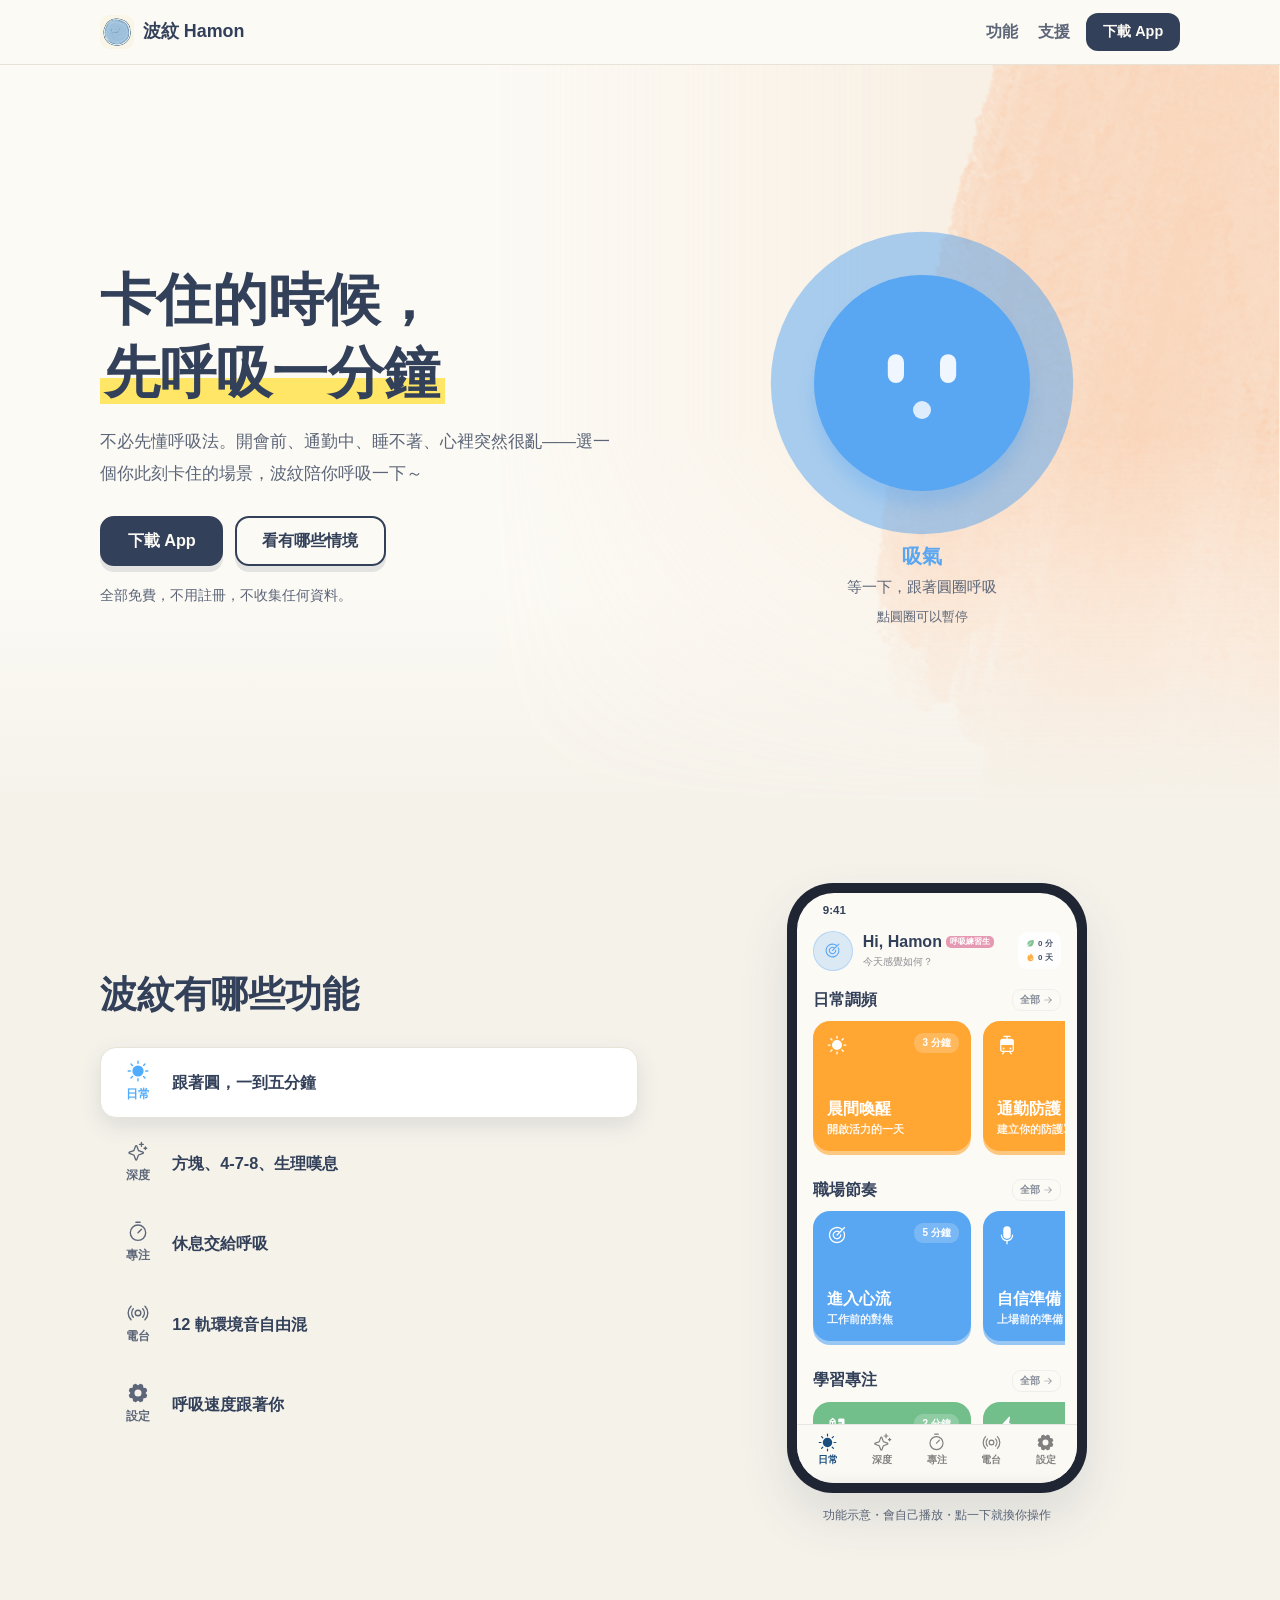
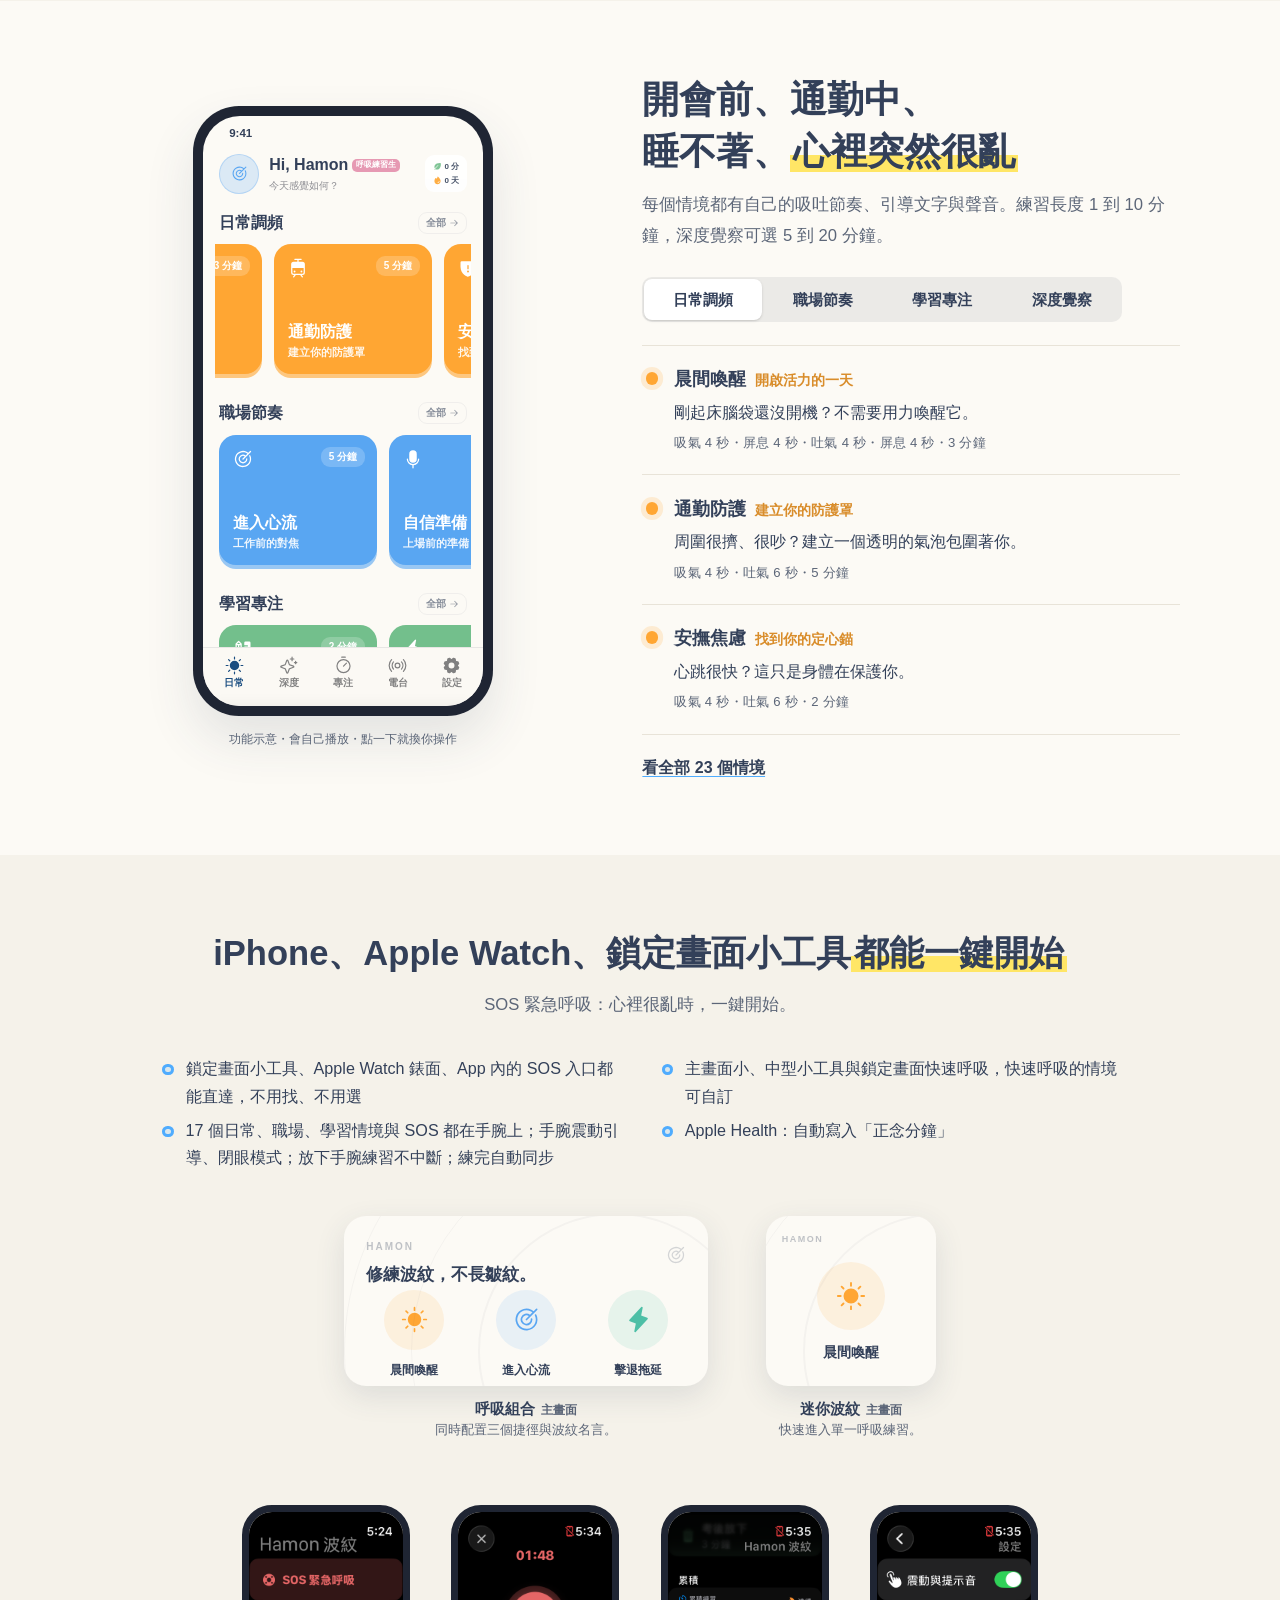
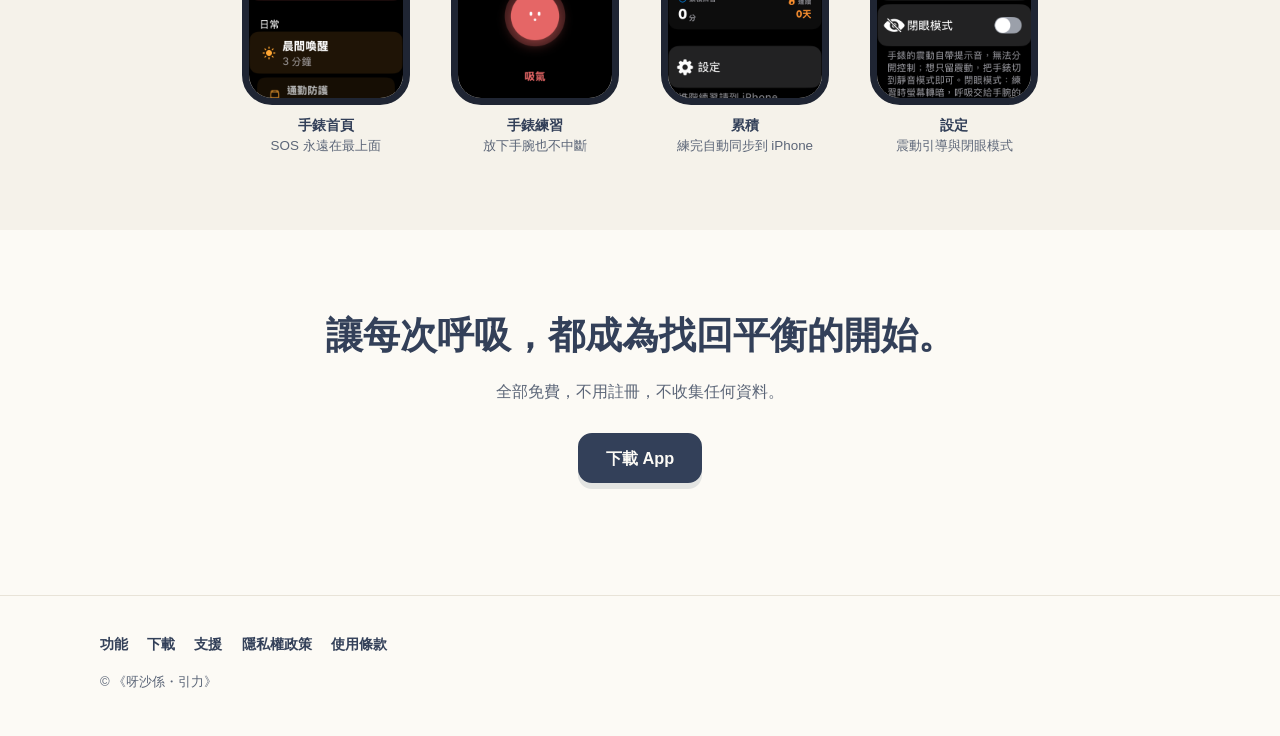
==== commit f3678019: "feat: 首頁情境段左右交錯、小工具與手錶間距加大" ====
--- a/index.html
+++ b/index.html
@@ -14,7 +14,7 @@
 <link rel="icon" type="image/png" sizes="48x48" href="assets/favicon-48.png">
 <link rel="icon" type="image/png" sizes="180x180" href="assets/favicon-180.png">
 <link rel="apple-touch-icon" href="assets/icon-180.png">
-<link rel="stylesheet" href="assets/site.css?v=10cf0875aa">
+<link rel="stylesheet" href="assets/site.css?v=611fb10f3a">
 </head>
 <body>
 <script>document.documentElement.classList.add('js')</script>
@@ -23,7 +23,7 @@
 <main id="main">
 <section class="bh-hero"><div class="sc-in bh-hero-in"><div class="sc-copy bh-copy" data-reveal><h1>卡住的時候，<br><mark>先呼吸一分鐘</mark></h1><p class="sc-lead">不必先懂呼吸法。開會前、通勤中、睡不著、心裡突然很亂——選一個你此刻卡住的場景，波紋陪你呼吸一下～</p><div class="sc-actions"><a class="sc-btn" href="download.html">下載 App</a><a class="sc-btn outline" href="#moments">看有哪些情境</a></div><p class="sc-proof">全部免費，不用註冊，不收集任何資料。</p></div><div class="bh-breath" data-breath="{&quot;t&quot;: [4, 0, 6, 0], &quot;inScale&quot;: 1.8, &quot;outScale&quot;: 1.0, &quot;glow&quot;: 1.4, &quot;face&quot;: {&quot;eyeW&quot;: 12, &quot;eyeIn&quot;: 20, &quot;eyeOut&quot;: 5, &quot;eyeGap&quot;: 24, &quot;rowGap&quot;: 8, &quot;mouthHold&quot;: [20, 4], &quot;mouthIn&quot;: [12, 12], &quot;mouthOut&quot;: [24, 8], &quot;mouthDrop&quot;: 5}, &quot;hintPause&quot;: &quot;點圓圈可以暫停&quot;, &quot;hintPlay&quot;: &quot;點圓圈開始&quot;}" style="--c:#59A6F2"><button type="button" class="bh-orb" aria-label="呼吸示範，點一下開始或暫停"><span class="bh-glow"></span><span class="bh-ball"><span class="bh-eyes"><i></i><i></i></span><span class="bh-mouth"></span></span></button><p class="bh-say" aria-live="off"><b></b>等一下，跟著圓圈呼吸</p><p class="bh-hint"></p></div></div></section>
 <section class="bh-band tint"><div class="sc-in bh-tourwrap"><div><div class="bh-head" data-reveal><h2>波紋有哪些功能</h2></div><ol class="bh-steps" data-steps data-reveal aria-label="手機正在示範的步驟，點一步跳過去"><li><button type="button" aria-current="step"><span class="tab"><i class="ic ic-sun-fill" aria-hidden="true"></i>日常</span><strong>跟著圓，一到五分鐘</strong></button></li><li><button type="button"><span class="tab"><i class="ic ic-sparkle" aria-hidden="true"></i>深度</span><strong>方塊、4-7-8、生理嘆息</strong></button></li><li><button type="button"><span class="tab"><i class="ic ic-timer" aria-hidden="true"></i>專注</span><strong>休息交給呼吸</strong></button></li><li><button type="button"><span class="tab"><i class="ic ic-broadcast" aria-hidden="true"></i>電台</span><strong>12 軌環境音自由混</strong></button></li><li><button type="button"><span class="tab"><i class="ic ic-gear-fill" aria-hidden="true"></i>設定</span><strong>呼吸速度跟著你</strong></button></li></ol></div><div class="bh-tour" data-reveal><div class="sc-stage"><div class="sc-card"><div class="hp" data-app data-start="home" data-script="tour" role="group" aria-label="波紋 App 功能示意"><div class="hp-screen"><div class="hp-status">9:41</div><div class="hp-panes"><section class="hp-pane on" data-pane="home"><div class="hp-scroll"><div class="hp-head"><span class="hp-avatar"><i class="ic ic-target" aria-hidden="true"></i></span><div class="hp-hello"><div><b>Hi, Hamon</b><em class="hp-badge">呼吸練習生</em></div><span>今天感覺如何？</span></div><div class="hp-stats"><span><i class="ic ic-leaf-fill leaf" aria-hidden="true"></i>0 分</span><span><i class="ic ic-fire-fill flame" aria-hidden="true"></i>0 天</span></div></div><div class="hp-sec"><div class="hp-sec-h"><h4>日常調頻</h4><span class="hp-all">全部<i class="ic ic-arrow-right" aria-hidden="true"></i></span></div><div class="hp-cards"><button type="button" class="hp-card" data-open="morning-wake" style="--c:#FFA633"><i class="ic ic-sun-fill hp-card-ic" aria-hidden="true"></i><span class="hp-pill">3 分鐘</span><strong>晨間喚醒</strong><span class="hp-card-sub">開啟活力的一天</span></button><button type="button" class="hp-card" data-open="commute-shield" style="--c:#FFA633"><i class="ic ic-tram-fill hp-card-ic" aria-hidden="true"></i><span class="hp-pill">5 分鐘</span><strong>通勤防護</strong><span class="hp-card-sub">建立你的防護罩</span></button><button type="button" class="hp-card" data-open="calm-anxiety" style="--c:#FFA633"><i class="ic ic-shield-warning-fill hp-card-ic" aria-hidden="true"></i><span class="hp-pill">2 分鐘</span><strong>安撫焦慮</strong><span class="hp-card-sub">找到你的定心錨</span></button><button type="button" class="hp-card" data-open="return-to-calm" style="--c:#FFA633"><i class="ic ic-leaf-fill hp-card-ic" aria-hidden="true"></i><span class="hp-pill">2 分鐘</span><strong>回歸平靜</strong><span class="hp-card-sub">擁抱情緒浪潮</span></button><div class="hp-more"><i class="ic ic-arrow-right" aria-hidden="true"></i><b>更多</b></div></div></div><div class="hp-sec"><div class="hp-sec-h"><h4>職場節奏</h4><span class="hp-all">全部<i class="ic ic-arrow-right" aria-hidden="true"></i></span></div><div class="hp-cards"><button type="button" class="hp-card" data-open="enter-flow" style="--c:#59A6F2"><i class="ic ic-target hp-card-ic" aria-hidden="true"></i><span class="hp-pill">5 分鐘</span><strong>進入心流</strong><span class="hp-card-sub">工作前的對焦</span></button><button type="button" class="hp-card" data-open="confidence-prep" style="--c:#59A6F2"><i class="ic ic-microphone-fill hp-card-ic" aria-hidden="true"></i><span class="hp-pill">3 分鐘</span><strong>自信準備</strong><span class="hp-card-sub">上場前的準備</span></button><button type="button" class="hp-card" data-open="meeting-shield" style="--c:#59A6F2"><i class="ic ic-eye-slash hp-card-ic" aria-hidden="true"></i><span class="hp-pill">5 分鐘</span><strong>會議隱形</strong><span class="hp-card-sub">喧囂中找回安靜</span></button><button type="button" class="hp-card" data-open="conflict-aid" style="--c:#59A6F2"><i class="ic ic-chats-fill hp-card-ic" aria-hidden="true"></i><span class="hp-pill">2 分鐘</span><strong>面對衝突</strong><span class="hp-card-sub">情緒急救</span></button><div class="hp-more"><i class="ic ic-arrow-right" aria-hidden="true"></i><b>更多</b></div></div></div><div class="hp-sec"><div class="hp-sec-h"><h4>學習專注</h4><span class="hp-all">全部<i class="ic ic-arrow-right" aria-hidden="true"></i></span></div><div class="hp-cards"><button type="button" class="hp-card" data-open="pre-exam-calm" style="--c:#73BF8C"><i class="ic ic-pencil-ruler-fill hp-card-ic" aria-hidden="true"></i><span class="hp-pill">2 分鐘</span><strong>考前定心</strong><span class="hp-card-sub">信任你的累積</span></button><button type="button" class="hp-card" data-open="beat-procrastination" style="--c:#73BF8C"><i class="ic ic-lightning-fill hp-card-ic" aria-hidden="true"></i><span class="hp-pill">1 分鐘</span><strong>擊退拖延</strong><span class="hp-card-sub">微小的第一步</span></button><button type="button" class="hp-card" data-open="group-anxiety" style="--c:#73BF8C"><i class="ic ic-users-three-fill hp-card-ic" aria-hidden="true"></i><span class="hp-pill">2 分鐘</span><strong>分組焦慮</strong><span class="hp-card-sub">你不需要完美</span></button><button type="button" class="hp-card" data-open="desk-flow" style="--c:#73BF8C"><i class="ic ic-book-fill hp-card-ic" aria-hidden="true"></i><span class="hp-pill">5 分鐘</span><strong>書桌心流</strong><span class="hp-card-sub">建立專注結界</span></button><div class="hp-more"><i class="ic ic-arrow-right" aria-hidden="true"></i><b>更多</b></div></div></div></div></section><section class="hp-pane" data-pane="deep"><div class="hp-scroll"><div class="hp-big"><h3>深度覺察</h3><p>回歸呼吸的本質</p></div><button type="button" class="hp-common" data-act="common"><span><strong>常見呼吸法</strong><em>方塊、4-7-8、生理嘆息，點了就練</em></span><i class="ic ic-arrow-right hp-green" aria-hidden="true"></i></button><div class="hp-grp"><h5 style="--c:#9980E6"><span></span>放空與暫停</h5><button type="button" class="hp-row" data-open="blank-space" style="--c:#9980E6"><span class="hp-dotbig"><i class="ic ic-coffee-fill" aria-hidden="true"></i></span><span class="hp-row-t"><strong>留白練習</strong><em>Space for Yourself</em></span><i class="ic ic-caret-right hp-chev" aria-hidden="true"></i></button><button type="button" class="hp-row" data-open="pause-reset" style="--c:#9980E6"><span class="hp-dotbig"><i class="ic ic-pause-circle-fill" aria-hidden="true"></i></span><span class="hp-row-t"><strong>暫停與重啟</strong><em>Pause &amp; Reset</em></span><i class="ic ic-caret-right hp-chev" aria-hidden="true"></i></button></div><div class="hp-grp"><h5 style="--c:#3399B3"><span></span>回到身體</h5><button type="button" class="hp-row" data-open="sensory-anchor" style="--c:#3399B3"><span class="hp-dotbig"><i class="ic ic-eye-fill" aria-hidden="true"></i></span><span class="hp-row-t"><strong>感官定錨</strong><em>Sensory Anchor</em></span><i class="ic ic-caret-right hp-chev" aria-hidden="true"></i></button><button type="button" class="hp-row" data-open="touch-landing" style="--c:#3399B3"><span class="hp-dotbig"><i class="ic ic-tag-fill" aria-hidden="true"></i></span><span class="hp-row-t"><strong>觸覺回歸</strong><em>Touch Landing</em></span><i class="ic ic-caret-right hp-chev" aria-hidden="true"></i></button><button type="button" class="hp-row" data-open="body-scan" style="--c:#3399B3"><span class="hp-dotbig"><i class="ic ic-person-simple-walk" aria-hidden="true"></i></span><span class="hp-row-t"><strong>全身掃描</strong><em>Body Awareness</em></span><i class="ic ic-caret-right hp-chev" aria-hidden="true"></i></button></div><div class="hp-grp"><h5 style="--c:#E699B3"><span></span>看見情緒</h5><button type="button" class="hp-row" data-open="emotion-witness" style="--c:#E699B3"><span class="hp-dotbig"><i class="ic ic-heart-fill" aria-hidden="true"></i></span><span class="hp-row-t"><strong>情緒觀察員</strong><em>Emotion Witness</em></span><i class="ic ic-caret-right hp-chev" aria-hidden="true"></i></button></div></div></section><section class="hp-pane" data-pane="focus"><div class="hp-scroll hp-focus" data-state="setup"><div class="hp-focus-setup"><div class="hp-big"><h3>專注番茄</h3><p>專注一段，休息交給呼吸</p></div><div class="hp-lbl">專注多久</div><div class="hp-times"><button type="button" class="hp-time" data-focus="10"><b>10</b><small>分鐘</small><span>暖身</span></button><button type="button" class="hp-time" data-focus="15"><b>15</b><small>分鐘</small><span>短衝刺</span></button><button type="button" class="hp-time on" data-focus="25"><b>25</b><small>分鐘</small><span>標準</span></button><button type="button" class="hp-time" data-focus="50"><b>50</b><small>分鐘</small><span>深度</span></button></div><div class="hp-lbl">一輪的節奏</div><div class="hp-rhythm"><span class="on">專注</span><i class="ic ic-arrow-right hp-arrow" aria-hidden="true"></i><span>呼吸喘口氣</span></div><p class="hp-note">每段專注後呼吸一下；做滿 4 輪，第 4 輪的休息換成眼部舒緩。</p><div class="hp-line"><span class="hp-lbl">休息長度</span><div class="hp-segc"><button type="button" class="" data-break="3">3 分</button><button type="button" class="on" data-break="5">5 分</button><button type="button" class="" data-break="8">8 分</button></div></div><div class="hp-lbl">專注時的聲音</div><div class="hp-chips"><button type="button" class="hp-chip on" data-scape="">無</button><button type="button" class="hp-chip" data-scape="深夜雨聲">深夜雨聲</button><button type="button" class="hp-chip" data-scape="寧靜海洋">寧靜海洋</button><button type="button" class="hp-chip" data-scape="溫暖營火">溫暖營火</button><button type="button" class="hp-chip" data-scape="深層平靜">深層平靜</button></div><input class="hp-input" type="text" maxlength="40" placeholder="這一輪想專注什麼？（可留白）" aria-label="這一輪想專注什麼"><label class="hp-tg"><span>專注時保持螢幕亮著</span><button type="button" class="hp-sw on" data-sw="awake" aria-label="專注時保持螢幕亮著"></button></label><label class="hp-tg"><span>專注時自動變暗（夜間友善）</span><button type="button" class="hp-sw" data-sw="dim" aria-label="專注時自動變暗"></button></label><button type="button" class="hp-cta" data-act="focus-start">開始專注</button><p class="hp-note center">專注結束時，我們會用一則通知把你叫回來。</p></div><div class="hp-focus-run"><span class="hp-acc">專注中</span><p class="hp-intent"></p><div class="hp-ring"><svg viewBox="0 0 120 120" aria-hidden="true"><circle cx="60" cy="60" r="54"/><circle class="arc" cx="60" cy="60" r="54"/></svg><b class="hp-clock">25:00</b></div><span class="hp-acc hp-paused">已暫停</span><div class="hp-rdots"><i></i><i></i><i></i><i></i></div><div class="hp-btns"><button type="button" class="hp-soft" data-act="focus-pause"><i class="ic ic-pause-fill" aria-hidden="true"></i><span>暫停</span></button><button type="button" class="hp-ghost" data-act="focus-end">提前結束</button></div></div><div class="hp-focus-done"><h3>辛苦了</h3><p>今天完成 0 輪專注，<br>中間都有好好喘口氣。</p><button type="button" class="hp-cta" data-act="focus-reset">完成</button></div></div></section><section class="hp-pane" data-pane="radio"><div class="hp-scroll"><div class="hp-big hp-radio-h"><h3>環境電台</h3><div class="hp-rbtns"><button type="button" class="hp-rb bg on" data-act="bgplay"><i class="ic ic-play-circle-fill on-ic" aria-hidden="true"></i><i class="ic ic-pause-circle-fill off-ic" aria-hidden="true"></i>背景</button><button type="button" class="hp-rb zero" data-act="zero"><i class="ic ic-stop-circle-fill" aria-hidden="true"></i>歸零</button></div></div><p class="hp-note">打造你的專屬專注空間</p><div class="hp-lbl">一鍵情境</div><div class="hp-chips"><button type="button" class="hp-preset" data-preset="0"><i class="ic ic-coffee-fill" aria-hidden="true"></i>雨夜咖啡館</button><button type="button" class="hp-preset" data-preset="1"><i class="ic ic-moon-fill" aria-hidden="true"></i>海邊入睡</button><button type="button" class="hp-preset" data-preset="2"><i class="ic ic-sun-horizon-fill" aria-hidden="true"></i>森林晨光</button><button type="button" class="hp-preset" data-preset="3"><i class="ic ic-waveform" aria-hidden="true"></i>專注白噪</button><button type="button" class="hp-preset" data-preset="4"><i class="ic ic-fire-fill" aria-hidden="true"></i>爐火夜晚</button></div><h5 class="hp-mixh">環境場景</h5><div class="hp-mixgrid"><div class="hp-mix" data-track="birds"><div class="hp-mix-top"><span class="hp-mix-ic"><i class="ic ic-bird-fill" aria-hidden="true"></i></span><strong>晨間鳥鳴</strong></div><div class="hp-vol"><i class="ic ic-speaker-none-fill hp-spk" aria-hidden="true"></i><small></small><input type="range" min="0" max="100" value="0" aria-label="晨間鳥鳴 音量"></div></div><div class="hp-mix" data-track="rain"><div class="hp-mix-top"><span class="hp-mix-ic"><i class="ic ic-umbrella-fill" aria-hidden="true"></i></span><strong>深夜雨聲</strong></div><div class="hp-vol"><i class="ic ic-speaker-none-fill hp-spk" aria-hidden="true"></i><small></small><input type="range" min="0" max="100" value="0" aria-label="深夜雨聲 音量"></div></div><div class="hp-mix" data-track="ocean"><div class="hp-mix-top"><span class="hp-mix-ic"><i class="ic ic-waves" aria-hidden="true"></i></span><strong>寧靜海洋</strong></div><div class="hp-vol"><i class="ic ic-speaker-none-fill hp-spk" aria-hidden="true"></i><small></small><input type="range" min="0" max="100" value="0" aria-label="寧靜海洋 音量"></div></div><div class="hp-mix" data-track="night"><div class="hp-mix-top"><span class="hp-mix-ic"><i class="ic ic-moon-stars-fill" aria-hidden="true"></i></span><strong>夏夜晚風</strong></div><div class="hp-vol"><i class="ic ic-speaker-none-fill hp-spk" aria-hidden="true"></i><small></small><input type="range" min="0" max="100" value="0" aria-label="夏夜晚風 音量"></div></div><div class="hp-mix" data-track="sci-fi-ambience-soothing-spaceship-engine-sound-loop"><div class="hp-mix-top"><span class="hp-mix-ic"><i class="ic ic-sparkle" aria-hidden="true"></i></span><strong>太空引擎</strong></div><div class="hp-vol"><i class="ic ic-speaker-none-fill hp-spk" aria-hidden="true"></i><small></small><input type="range" min="0" max="100" value="0" aria-label="太空引擎 音量"></div></div><div class="hp-mix" data-track="fireplace"><div class="hp-mix-top"><span class="hp-mix-ic"><i class="ic ic-fire-fill" aria-hidden="true"></i></span><strong>營火</strong></div><div class="hp-vol"><i class="ic ic-speaker-none-fill hp-spk" aria-hidden="true"></i><small></small><input type="range" min="0" max="100" value="0" aria-label="營火 音量"></div></div><div class="hp-mix" data-track="cafe"><div class="hp-mix-top"><span class="hp-mix-ic"><i class="ic ic-coffee-fill" aria-hidden="true"></i></span><strong>咖啡廳</strong></div><div class="hp-vol"><i class="ic ic-speaker-none-fill hp-spk" aria-hidden="true"></i><small></small><input type="range" min="0" max="100" value="0" aria-label="咖啡廳 音量"></div></div><div class="hp-mix" data-track="wind"><div class="hp-mix-top"><span class="hp-mix-ic"><i class="ic ic-wind" aria-hidden="true"></i></span><strong>狂風</strong></div><div class="hp-vol"><i class="ic ic-speaker-none-fill hp-spk" aria-hidden="true"></i><small></small><input type="range" min="0" max="100" value="0" aria-label="狂風 音量"></div></div><div class="hp-mix" data-track="old-vinyl-record-crackle"><div class="hp-mix-top"><span class="hp-mix-ic"><i class="ic ic-disc-fill" aria-hidden="true"></i></span><strong>黑膠唱片</strong></div><div class="hp-vol"><i class="ic ic-speaker-none-fill hp-spk" aria-hidden="true"></i><small></small><input type="range" min="0" max="100" value="0" aria-label="黑膠唱片 音量"></div></div></div><h5 class="hp-mixh">純淨頻率</h5><div class="hp-mixgrid"><div class="hp-mix" data-track="soothing-deep-noise"><div class="hp-mix-top"><span class="hp-mix-ic"><i class="ic ic-heartbeat" aria-hidden="true"></i></span><strong>深層平靜</strong></div><div class="hp-vol"><i class="ic ic-speaker-none-fill hp-spk" aria-hidden="true"></i><small></small><input type="range" min="0" max="100" value="0" aria-label="深層平靜 音量"></div></div><div class="hp-mix" data-track="soft-soothing-deep-white-noise"><div class="hp-mix-top"><span class="hp-mix-ic"><i class="ic ic-waveform" aria-hidden="true"></i></span><strong>柔和白噪</strong></div><div class="hp-vol"><i class="ic ic-speaker-none-fill hp-spk" aria-hidden="true"></i><small></small><input type="range" min="0" max="100" value="0" aria-label="柔和白噪 音量"></div></div></div><h5 class="hp-mixh">氛圍音樂</h5><div class="hp-mixgrid"><div class="hp-mix" data-track="white-noise"><div class="hp-mix-top"><span class="hp-mix-ic"><i class="ic ic-headphones" aria-hidden="true"></i></span><strong>深潛</strong></div><div class="hp-vol"><i class="ic ic-speaker-none-fill hp-spk" aria-hidden="true"></i><small></small><input type="range" min="0" max="100" value="0" aria-label="深潛 音量"></div></div></div></div></section><section class="hp-pane" data-pane="settings"><div class="hp-scroll"><div class="hp-profile"><span class="hp-avatar big"><i class="ic ic-target" aria-hidden="true"></i><span class="hp-cam"><i class="ic ic-camera-fill" aria-hidden="true"></i></span></span><b>點擊輸入你的名字</b><em class="hp-badge">呼吸練習生<i class="ic ic-info" aria-hidden="true"></i></em></div><div class="hp-statbox"><div style="--c:#73BF8C"><i class="ic ic-leaf-fill" aria-hidden="true"></i><b>0 分</b><small>平靜存款</small></div><div style="--c:#FFA633"><i class="ic ic-fire-fill" aria-hidden="true"></i><b>0 天</b><small>連續練習</small></div></div><div class="hp-lbl">偏好設定</div><div class="hp-group"><div class="hp-set"><span class="hp-li" style="--c:#FFA633"><i class="ic ic-bell-fill" aria-hidden="true"></i><span>每日提醒</span></span><button type="button" class="hp-sw" data-sw="reminder" aria-label="每日提醒"></button></div><div class="hp-set"><span class="hp-li" style="--c:#59A6F2"><i class="ic ic-heartbeat" aria-hidden="true"></i><span>環境氛圍</span></span><button type="button" class="hp-sw on" data-sw="ambient" aria-label="環境氛圍"></button></div><div class="hp-set"><span class="hp-li" style="--c:#3399B3"><i class="ic ic-speaker-high-fill" aria-hidden="true"></i><span>呼吸提示音</span></span><button type="button" class="hp-sw on" data-sw="sound" aria-label="呼吸提示音"></button></div><div class="hp-set"><span class="hp-li" style="--c:#9980E6"><i class="ic ic-vibrate" aria-hidden="true"></i><span>震動回饋</span></span><button type="button" class="hp-sw on" data-sw="haptics" aria-label="震動回饋"></button></div><div class="hp-set col"><span class="hp-li" style="--c:#FFA633"><i class="ic ic-gauge" aria-hidden="true"></i><span>呼吸速度</span></span><div class="hp-segc" data-pace-seg><button type="button" data-pace="fast">快</button><button type="button" class="on" data-pace="medium">中</button><button type="button" data-pace="slow">慢</button><button type="button" data-pace="custom">自己的</button></div></div><div class="hp-set"><span class="hp-li" style="--c:#E66666"><i class="ic ic-heart-fill" aria-hidden="true"></i><span>連接 Apple Health</span></span><i class="ic ic-caret-right hp-chev" aria-hidden="true"></i></div></div><div class="hp-lbl">支援與關於</div><div class="hp-group"><div class="hp-set"><span class="hp-li" style="--c:#73BF8C"><i class="ic ic-hand-heart-fill" aria-hidden="true"></i><span>需要更多支持</span></span><i class="ic ic-caret-right hp-chev" aria-hidden="true"></i></div><div class="hp-set"><span class="hp-li" style="--c:#E699B3"><i class="ic ic-coffee-fill" aria-hidden="true"></i><span>請我喝杯咖啡</span></span><i class="ic ic-heart-fill hp-chev" aria-hidden="true"></i></div><div class="hp-set"><span class="hp-li" style="--c:#59A6F2"><i class="ic ic-chats-fill" aria-hidden="true"></i><span>提供回饋</span></span><i class="ic ic-envelope hp-chev" aria-hidden="true"></i></div><div class="hp-set"><span class="hp-li" style="--c:#59A6F2"><i class="ic ic-hand-palm-fill" aria-hidden="true"></i><span>隱私權政策</span></span><i class="ic ic-arrow-up-right hp-chev" aria-hidden="true"></i></div><div class="hp-set"><span class="hp-li" style="--c:#59A6F2"><i class="ic ic-hammer-fill" aria-hidden="true"></i><span>開發者：《呀沙係・引力》</span></span><i class="ic ic-arrow-up-right hp-chev" aria-hidden="true"></i></div></div><p class="hp-note center">Audio Resources Provided by<br>Pixabay &amp; Brad Traversy</p></div></section></div><nav class="hp-tabs"><button type="button" data-tab="home" class="on"><i class="ic ic-sun-fill" aria-hidden="true"></i><span>日常</span></button><button type="button" data-tab="deep" class=""><i class="ic ic-sparkle" aria-hidden="true"></i><span>深度</span></button><button type="button" data-tab="focus" class=""><i class="ic ic-timer" aria-hidden="true"></i><span>專注</span></button><button type="button" data-tab="radio" class=""><i class="ic ic-broadcast" aria-hidden="true"></i><span>電台</span></button><button type="button" data-tab="settings" class=""><i class="ic ic-gear-fill" aria-hidden="true"></i><span>設定</span></button></nav><div class="hp-layer hp-sheet" data-layer="common"><div class="hp-scroll"><button type="button" class="hp-x" data-act="close-common" aria-label="關閉"><i class="ic ic-x" aria-hidden="true"></i></button><div class="hp-big"><h3>常見呼吸法</h3><p>選一個，直接開始</p></div><button type="button" class="hp-row" data-common="0" style="--c:var(--hp-green)"><span class="hp-dotbig"><i class="ic ic-wind" aria-hidden="true"></i></span><span class="hp-row-t"><strong>平穩呼吸 4-6</strong><small>吐氣比吸氣長，身體會慢慢鬆下來。隨時可用的基本款</small><em>吸氣 4 秒 · 吐氣 6 秒 · 3 分鐘</em></span><i class="ic ic-caret-right hp-chev" aria-hidden="true"></i></button><button type="button" class="hp-row" data-common="1" style="--c:var(--hp-green)"><span class="hp-dotbig"><i class="ic ic-square" aria-hidden="true"></i></span><span class="hp-row-t"><strong>方塊呼吸 4-4-4-4</strong><small>四邊等長，把注意力拉回來。上台、開會前用</small><em>吸氣 4 秒 · 停留 4 秒 · 吐氣 4 秒 · 停留 4 秒 · 3 分鐘</em></span><i class="ic ic-caret-right hp-chev" aria-hidden="true"></i></button><button type="button" class="hp-row" data-common="2" style="--c:var(--hp-green)"><span class="hp-dotbig"><i class="ic ic-moon" aria-hidden="true"></i></span><span class="hp-row-t"><strong>4-7-8 放鬆呼吸</strong><small>長停留、長吐氣，心跳快或睡前用</small><em>吸氣 4 秒 · 停留 7 秒 · 吐氣 8 秒 · 1 分鐘</em><small>屏息較長，初學做 4 輪就好</small></span><i class="ic ic-caret-right hp-chev" aria-hidden="true"></i></button><button type="button" class="hp-row" data-common="3" style="--c:var(--hp-green)"><span class="hp-dotbig"></span><span class="hp-row-t"><strong>生理嘆息（雙吸長吐）</strong><small>兩口吸把肺撐開、一口長吐。最快讓自己緩下來的方法</small><em>吸氣 2 秒 · 吸氣 1 秒 · 吐氣 6 秒 · 2 分鐘</em></span><i class="ic ic-caret-right hp-chev" aria-hidden="true"></i></button></div></div><div class="hp-layer hp-cover" data-layer="detail"></div><div class="hp-layer hp-cover" data-layer="session"></div></div></div><p class="sc-note">功能示意・會自己播放・點一下就換你操作</p></div></div></div></div></section>
-<section class="bh-band" id="moments"><div class="sc-in"><div class="bh-head" data-reveal><h2>開會前、通勤中、睡不著、<mark>心裡突然很亂</mark></h2><p>每個情境都有自己的吸吐節奏、引導文字與聲音。練習長度 1 到 10 分鐘，深度覺察可選 5 到 20 分鐘。</p><div class="bh-seg" role="tablist" aria-label="情境分組" data-seg><button type="button" role="tab" id="bh-t-daily" aria-controls="bh-p-daily" aria-selected="true" tabindex="0">日常調頻</button><button type="button" role="tab" id="bh-t-office" aria-controls="bh-p-office" aria-selected="false" tabindex="-1">職場節奏</button><button type="button" role="tab" id="bh-t-student" aria-controls="bh-p-student" aria-selected="false" tabindex="-1">學習專注</button><button type="button" role="tab" id="bh-t-advanced" aria-controls="bh-p-advanced" aria-selected="false" tabindex="-1">深度覺察</button></div></div><div class="bh-moment"><div data-reveal><div class="bh-panel" role="tabpanel" id="bh-p-daily" aria-labelledby="bh-t-daily"><ul class="bh-list"><li style="--c:#FFA633"><div><strong>晨間喚醒</strong><span class="sub">開啟活力的一天</span></div><p>剛起床腦袋還沒開機？不需要用力喚醒它。</p><span class="bh-rhythm">吸氣 4 秒・屏息 4 秒・吐氣 4 秒・屏息 4 秒・3 分鐘</span></li><li style="--c:#FFA633"><div><strong>通勤防護</strong><span class="sub">建立你的防護罩</span></div><p>周圍很擠、很吵？建立一個透明的氣泡包圍著你。</p><span class="bh-rhythm">吸氣 4 秒・吐氣 6 秒・5 分鐘</span></li><li style="--c:#FFA633"><div><strong>安撫焦慮</strong><span class="sub">找到你的定心錨</span></div><p>心跳很快？這只是身體在保護你。</p><span class="bh-rhythm">吸氣 4 秒・吐氣 6 秒・2 分鐘</span></li></ul></div><div class="bh-panel" role="tabpanel" id="bh-p-office" aria-labelledby="bh-t-office" hidden><ul class="bh-list"><li style="--c:#59A6F2"><div><strong>進入心流</strong><span class="sub">工作前的對焦</span></div><p>準備開始工作了嗎？幫大腦排除雜訊，溫柔地把注意力帶到眼前的任務上。</p><span class="bh-rhythm">吸氣 4 秒・吐氣 6 秒・5 分鐘</span></li><li style="--c:#59A6F2"><div><strong>自信準備</strong><span class="sub">上場前的準備</span></div><p>心跳加速，腦袋混亂？花三分鐘整理呼吸，像穿上防彈背心一樣，找回你的穩定度。</p><span class="bh-rhythm">吸氣 4 秒・屏息 4 秒・吐氣 4 秒・屏息 4 秒・3 分鐘</span></li><li style="--c:#59A6F2"><div><strong>會議隱形</strong><span class="sub">喧囂中找回安靜</span></div><p>漫長的會議讓你只想逃離？睜著眼睛也能冥想，在心裡張開你的結界。</p><span class="bh-rhythm">吸氣 4 秒・吐氣 6 秒・5 分鐘</span></li></ul></div><div class="bh-panel" role="tabpanel" id="bh-p-student" aria-labelledby="bh-t-student" hidden><ul class="bh-list"><li style="--c:#73BF8C"><div><strong>考前定心</strong><span class="sub">信任你的累積</span></div><p>快考試了，心跳很快？這很正常。</p><span class="bh-rhythm">吸氣 4 秒・屏息 4 秒・吐氣 4 秒・屏息 4 秒・2 分鐘</span></li><li style="--c:#73BF8C"><div><strong>擊退拖延</strong><span class="sub">微小的第一步</span></div><p>作業好多，但就是不想動？</p><span class="bh-rhythm">吸氣 4 秒・屏息 4 秒・吐氣 4 秒・屏息 4 秒・1 分鐘</span></li><li style="--c:#73BF8C"><div><strong>分組焦慮</strong><span class="sub">你不需要完美</span></div><p>覺得大家都在看你？你只需要「在」這裡。</p><span class="bh-rhythm">吸氣 4 秒・吐氣 6 秒・2 分鐘</span></li></ul></div><div class="bh-panel" role="tabpanel" id="bh-p-advanced" aria-labelledby="bh-t-advanced" hidden><ul class="bh-list"><li style="--c:#9980E6"><div><strong>留白練習</strong><span class="sub">Space for Yourself</span></div><p>不需要任何目標，不需要努力放鬆。就把這段時間留給自己。</p><span class="bh-rhythm">吸氣 4 秒・吐氣 6 秒・深度覺察可選 5 到 20 分鐘</span></li><li style="--c:#9980E6"><div><strong>暫停與重啟</strong><span class="sub">Pause &amp; Reset</span></div><p>認清自己的感覺並不容易。停下來，問自己：我現在感覺如何？</p><span class="bh-rhythm">吸氣 4 秒・吐氣 6 秒・深度覺察可選 5 到 20 分鐘</span></li><li style="--c:#3399B3"><div><strong>感官定錨</strong><span class="sub">Sensory Anchor</span></div><p>覺得腦袋很吵？試著把注意力聚焦在眼前的一個點，讓感官帶領大腦安靜下來。</p><span class="bh-rhythm">吸氣 4 秒・吐氣 6 秒・深度覺察可選 5 到 20 分鐘</span></li></ul></div><a class="bh-all" href="features.html#scenarios">看全部 23 個情境</a></div><div data-reveal><div class="sc-stage"><div class="sc-card"><div class="hp" data-app data-start="home" data-script="scenarios" role="group" aria-label="波紋 App 功能示意"><div class="hp-screen"><div class="hp-status">9:41</div><div class="hp-panes"><section class="hp-pane on" data-pane="home"><div class="hp-scroll"><div class="hp-head"><span class="hp-avatar"><i class="ic ic-target" aria-hidden="true"></i></span><div class="hp-hello"><div><b>Hi, Hamon</b><em class="hp-badge">呼吸練習生</em></div><span>今天感覺如何？</span></div><div class="hp-stats"><span><i class="ic ic-leaf-fill leaf" aria-hidden="true"></i>0 分</span><span><i class="ic ic-fire-fill flame" aria-hidden="true"></i>0 天</span></div></div><div class="hp-sec"><div class="hp-sec-h"><h4>日常調頻</h4><span class="hp-all">全部<i class="ic ic-arrow-right" aria-hidden="true"></i></span></div><div class="hp-cards"><button type="button" class="hp-card" data-open="morning-wake" style="--c:#FFA633"><i class="ic ic-sun-fill hp-card-ic" aria-hidden="true"></i><span class="hp-pill">3 分鐘</span><strong>晨間喚醒</strong><span class="hp-card-sub">開啟活力的一天</span></button><button type="button" class="hp-card" data-open="commute-shield" style="--c:#FFA633"><i class="ic ic-tram-fill hp-card-ic" aria-hidden="true"></i><span class="hp-pill">5 分鐘</span><strong>通勤防護</strong><span class="hp-card-sub">建立你的防護罩</span></button><button type="button" class="hp-card" data-open="calm-anxiety" style="--c:#FFA633"><i class="ic ic-shield-warning-fill hp-card-ic" aria-hidden="true"></i><span class="hp-pill">2 分鐘</span><strong>安撫焦慮</strong><span class="hp-card-sub">找到你的定心錨</span></button><button type="button" class="hp-card" data-open="return-to-calm" style="--c:#FFA633"><i class="ic ic-leaf-fill hp-card-ic" aria-hidden="true"></i><span class="hp-pill">2 分鐘</span><strong>回歸平靜</strong><span class="hp-card-sub">擁抱情緒浪潮</span></button><div class="hp-more"><i class="ic ic-arrow-right" aria-hidden="true"></i><b>更多</b></div></div></div><div class="hp-sec"><div class="hp-sec-h"><h4>職場節奏</h4><span class="hp-all">全部<i class="ic ic-arrow-right" aria-hidden="true"></i></span></div><div class="hp-cards"><button type="button" class="hp-card" data-open="enter-flow" style="--c:#59A6F2"><i class="ic ic-target hp-card-ic" aria-hidden="true"></i><span class="hp-pill">5 分鐘</span><strong>進入心流</strong><span class="hp-card-sub">工作前的對焦</span></button><button type="button" class="hp-card" data-open="confidence-prep" style="--c:#59A6F2"><i class="ic ic-microphone-fill hp-card-ic" aria-hidden="true"></i><span class="hp-pill">3 分鐘</span><strong>自信準備</strong><span class="hp-card-sub">上場前的準備</span></button><button type="button" class="hp-card" data-open="meeting-shield" style="--c:#59A6F2"><i class="ic ic-eye-slash hp-card-ic" aria-hidden="true"></i><span class="hp-pill">5 分鐘</span><strong>會議隱形</strong><span class="hp-card-sub">喧囂中找回安靜</span></button><button type="button" class="hp-card" data-open="conflict-aid" style="--c:#59A6F2"><i class="ic ic-chats-fill hp-card-ic" aria-hidden="true"></i><span class="hp-pill">2 分鐘</span><strong>面對衝突</strong><span class="hp-card-sub">情緒急救</span></button><div class="hp-more"><i class="ic ic-arrow-right" aria-hidden="true"></i><b>更多</b></div></div></div><div class="hp-sec"><div class="hp-sec-h"><h4>學習專注</h4><span class="hp-all">全部<i class="ic ic-arrow-right" aria-hidden="true"></i></span></div><div class="hp-cards"><button type="button" class="hp-card" data-open="pre-exam-calm" style="--c:#73BF8C"><i class="ic ic-pencil-ruler-fill hp-card-ic" aria-hidden="true"></i><span class="hp-pill">2 分鐘</span><strong>考前定心</strong><span class="hp-card-sub">信任你的累積</span></button><button type="button" class="hp-card" data-open="beat-procrastination" style="--c:#73BF8C"><i class="ic ic-lightning-fill hp-card-ic" aria-hidden="true"></i><span class="hp-pill">1 分鐘</span><strong>擊退拖延</strong><span class="hp-card-sub">微小的第一步</span></button><button type="button" class="hp-card" data-open="group-anxiety" style="--c:#73BF8C"><i class="ic ic-users-three-fill hp-card-ic" aria-hidden="true"></i><span class="hp-pill">2 分鐘</span><strong>分組焦慮</strong><span class="hp-card-sub">你不需要完美</span></button><button type="button" class="hp-card" data-open="desk-flow" style="--c:#73BF8C"><i class="ic ic-book-fill hp-card-ic" aria-hidden="true"></i><span class="hp-pill">5 分鐘</span><strong>書桌心流</strong><span class="hp-card-sub">建立專注結界</span></button><div class="hp-more"><i class="ic ic-arrow-right" aria-hidden="true"></i><b>更多</b></div></div></div></div></section><section class="hp-pane" data-pane="deep"><div class="hp-scroll"><div class="hp-big"><h3>深度覺察</h3><p>回歸呼吸的本質</p></div><button type="button" class="hp-common" data-act="common"><span><strong>常見呼吸法</strong><em>方塊、4-7-8、生理嘆息，點了就練</em></span><i class="ic ic-arrow-right hp-green" aria-hidden="true"></i></button><div class="hp-grp"><h5 style="--c:#9980E6"><span></span>放空與暫停</h5><button type="button" class="hp-row" data-open="blank-space" style="--c:#9980E6"><span class="hp-dotbig"><i class="ic ic-coffee-fill" aria-hidden="true"></i></span><span class="hp-row-t"><strong>留白練習</strong><em>Space for Yourself</em></span><i class="ic ic-caret-right hp-chev" aria-hidden="true"></i></button><button type="button" class="hp-row" data-open="pause-reset" style="--c:#9980E6"><span class="hp-dotbig"><i class="ic ic-pause-circle-fill" aria-hidden="true"></i></span><span class="hp-row-t"><strong>暫停與重啟</strong><em>Pause &amp; Reset</em></span><i class="ic ic-caret-right hp-chev" aria-hidden="true"></i></button></div><div class="hp-grp"><h5 style="--c:#3399B3"><span></span>回到身體</h5><button type="button" class="hp-row" data-open="sensory-anchor" style="--c:#3399B3"><span class="hp-dotbig"><i class="ic ic-eye-fill" aria-hidden="true"></i></span><span class="hp-row-t"><strong>感官定錨</strong><em>Sensory Anchor</em></span><i class="ic ic-caret-right hp-chev" aria-hidden="true"></i></button><button type="button" class="hp-row" data-open="touch-landing" style="--c:#3399B3"><span class="hp-dotbig"><i class="ic ic-tag-fill" aria-hidden="true"></i></span><span class="hp-row-t"><strong>觸覺回歸</strong><em>Touch Landing</em></span><i class="ic ic-caret-right hp-chev" aria-hidden="true"></i></button><button type="button" class="hp-row" data-open="body-scan" style="--c:#3399B3"><span class="hp-dotbig"><i class="ic ic-person-simple-walk" aria-hidden="true"></i></span><span class="hp-row-t"><strong>全身掃描</strong><em>Body Awareness</em></span><i class="ic ic-caret-right hp-chev" aria-hidden="true"></i></button></div><div class="hp-grp"><h5 style="--c:#E699B3"><span></span>看見情緒</h5><button type="button" class="hp-row" data-open="emotion-witness" style="--c:#E699B3"><span class="hp-dotbig"><i class="ic ic-heart-fill" aria-hidden="true"></i></span><span class="hp-row-t"><strong>情緒觀察員</strong><em>Emotion Witness</em></span><i class="ic ic-caret-right hp-chev" aria-hidden="true"></i></button></div></div></section><section class="hp-pane" data-pane="focus"><div class="hp-scroll hp-focus" data-state="setup"><div class="hp-focus-setup"><div class="hp-big"><h3>專注番茄</h3><p>專注一段，休息交給呼吸</p></div><div class="hp-lbl">專注多久</div><div class="hp-times"><button type="button" class="hp-time" data-focus="10"><b>10</b><small>分鐘</small><span>暖身</span></button><button type="button" class="hp-time" data-focus="15"><b>15</b><small>分鐘</small><span>短衝刺</span></button><button type="button" class="hp-time on" data-focus="25"><b>25</b><small>分鐘</small><span>標準</span></button><button type="button" class="hp-time" data-focus="50"><b>50</b><small>分鐘</small><span>深度</span></button></div><div class="hp-lbl">一輪的節奏</div><div class="hp-rhythm"><span class="on">專注</span><i class="ic ic-arrow-right hp-arrow" aria-hidden="true"></i><span>呼吸喘口氣</span></div><p class="hp-note">每段專注後呼吸一下；做滿 4 輪，第 4 輪的休息換成眼部舒緩。</p><div class="hp-line"><span class="hp-lbl">休息長度</span><div class="hp-segc"><button type="button" class="" data-break="3">3 分</button><button type="button" class="on" data-break="5">5 分</button><button type="button" class="" data-break="8">8 分</button></div></div><div class="hp-lbl">專注時的聲音</div><div class="hp-chips"><button type="button" class="hp-chip on" data-scape="">無</button><button type="button" class="hp-chip" data-scape="深夜雨聲">深夜雨聲</button><button type="button" class="hp-chip" data-scape="寧靜海洋">寧靜海洋</button><button type="button" class="hp-chip" data-scape="溫暖營火">溫暖營火</button><button type="button" class="hp-chip" data-scape="深層平靜">深層平靜</button></div><input class="hp-input" type="text" maxlength="40" placeholder="這一輪想專注什麼？（可留白）" aria-label="這一輪想專注什麼"><label class="hp-tg"><span>專注時保持螢幕亮著</span><button type="button" class="hp-sw on" data-sw="awake" aria-label="專注時保持螢幕亮著"></button></label><label class="hp-tg"><span>專注時自動變暗（夜間友善）</span><button type="button" class="hp-sw" data-sw="dim" aria-label="專注時自動變暗"></button></label><button type="button" class="hp-cta" data-act="focus-start">開始專注</button><p class="hp-note center">專注結束時，我們會用一則通知把你叫回來。</p></div><div class="hp-focus-run"><span class="hp-acc">專注中</span><p class="hp-intent"></p><div class="hp-ring"><svg viewBox="0 0 120 120" aria-hidden="true"><circle cx="60" cy="60" r="54"/><circle class="arc" cx="60" cy="60" r="54"/></svg><b class="hp-clock">25:00</b></div><span class="hp-acc hp-paused">已暫停</span><div class="hp-rdots"><i></i><i></i><i></i><i></i></div><div class="hp-btns"><button type="button" class="hp-soft" data-act="focus-pause"><i class="ic ic-pause-fill" aria-hidden="true"></i><span>暫停</span></button><button type="button" class="hp-ghost" data-act="focus-end">提前結束</button></div></div><div class="hp-focus-done"><h3>辛苦了</h3><p>今天完成 0 輪專注，<br>中間都有好好喘口氣。</p><button type="button" class="hp-cta" data-act="focus-reset">完成</button></div></div></section><section class="hp-pane" data-pane="radio"><div class="hp-scroll"><div class="hp-big hp-radio-h"><h3>環境電台</h3><div class="hp-rbtns"><button type="button" class="hp-rb bg on" data-act="bgplay"><i class="ic ic-play-circle-fill on-ic" aria-hidden="true"></i><i class="ic ic-pause-circle-fill off-ic" aria-hidden="true"></i>背景</button><button type="button" class="hp-rb zero" data-act="zero"><i class="ic ic-stop-circle-fill" aria-hidden="true"></i>歸零</button></div></div><p class="hp-note">打造你的專屬專注空間</p><div class="hp-lbl">一鍵情境</div><div class="hp-chips"><button type="button" class="hp-preset" data-preset="0"><i class="ic ic-coffee-fill" aria-hidden="true"></i>雨夜咖啡館</button><button type="button" class="hp-preset" data-preset="1"><i class="ic ic-moon-fill" aria-hidden="true"></i>海邊入睡</button><button type="button" class="hp-preset" data-preset="2"><i class="ic ic-sun-horizon-fill" aria-hidden="true"></i>森林晨光</button><button type="button" class="hp-preset" data-preset="3"><i class="ic ic-waveform" aria-hidden="true"></i>專注白噪</button><button type="button" class="hp-preset" data-preset="4"><i class="ic ic-fire-fill" aria-hidden="true"></i>爐火夜晚</button></div><h5 class="hp-mixh">環境場景</h5><div class="hp-mixgrid"><div class="hp-mix" data-track="birds"><div class="hp-mix-top"><span class="hp-mix-ic"><i class="ic ic-bird-fill" aria-hidden="true"></i></span><strong>晨間鳥鳴</strong></div><div class="hp-vol"><i class="ic ic-speaker-none-fill hp-spk" aria-hidden="true"></i><small></small><input type="range" min="0" max="100" value="0" aria-label="晨間鳥鳴 音量"></div></div><div class="hp-mix" data-track="rain"><div class="hp-mix-top"><span class="hp-mix-ic"><i class="ic ic-umbrella-fill" aria-hidden="true"></i></span><strong>深夜雨聲</strong></div><div class="hp-vol"><i class="ic ic-speaker-none-fill hp-spk" aria-hidden="true"></i><small></small><input type="range" min="0" max="100" value="0" aria-label="深夜雨聲 音量"></div></div><div class="hp-mix" data-track="ocean"><div class="hp-mix-top"><span class="hp-mix-ic"><i class="ic ic-waves" aria-hidden="true"></i></span><strong>寧靜海洋</strong></div><div class="hp-vol"><i class="ic ic-speaker-none-fill hp-spk" aria-hidden="true"></i><small></small><input type="range" min="0" max="100" value="0" aria-label="寧靜海洋 音量"></div></div><div class="hp-mix" data-track="night"><div class="hp-mix-top"><span class="hp-mix-ic"><i class="ic ic-moon-stars-fill" aria-hidden="true"></i></span><strong>夏夜晚風</strong></div><div class="hp-vol"><i class="ic ic-speaker-none-fill hp-spk" aria-hidden="true"></i><small></small><input type="range" min="0" max="100" value="0" aria-label="夏夜晚風 音量"></div></div><div class="hp-mix" data-track="sci-fi-ambience-soothing-spaceship-engine-sound-loop"><div class="hp-mix-top"><span class="hp-mix-ic"><i class="ic ic-sparkle" aria-hidden="true"></i></span><strong>太空引擎</strong></div><div class="hp-vol"><i class="ic ic-speaker-none-fill hp-spk" aria-hidden="true"></i><small></small><input type="range" min="0" max="100" value="0" aria-label="太空引擎 音量"></div></div><div class="hp-mix" data-track="fireplace"><div class="hp-mix-top"><span class="hp-mix-ic"><i class="ic ic-fire-fill" aria-hidden="true"></i></span><strong>營火</strong></div><div class="hp-vol"><i class="ic ic-speaker-none-fill hp-spk" aria-hidden="true"></i><small></small><input type="range" min="0" max="100" value="0" aria-label="營火 音量"></div></div><div class="hp-mix" data-track="cafe"><div class="hp-mix-top"><span class="hp-mix-ic"><i class="ic ic-coffee-fill" aria-hidden="true"></i></span><strong>咖啡廳</strong></div><div class="hp-vol"><i class="ic ic-speaker-none-fill hp-spk" aria-hidden="true"></i><small></small><input type="range" min="0" max="100" value="0" aria-label="咖啡廳 音量"></div></div><div class="hp-mix" data-track="wind"><div class="hp-mix-top"><span class="hp-mix-ic"><i class="ic ic-wind" aria-hidden="true"></i></span><strong>狂風</strong></div><div class="hp-vol"><i class="ic ic-speaker-none-fill hp-spk" aria-hidden="true"></i><small></small><input type="range" min="0" max="100" value="0" aria-label="狂風 音量"></div></div><div class="hp-mix" data-track="old-vinyl-record-crackle"><div class="hp-mix-top"><span class="hp-mix-ic"><i class="ic ic-disc-fill" aria-hidden="true"></i></span><strong>黑膠唱片</strong></div><div class="hp-vol"><i class="ic ic-speaker-none-fill hp-spk" aria-hidden="true"></i><small></small><input type="range" min="0" max="100" value="0" aria-label="黑膠唱片 音量"></div></div></div><h5 class="hp-mixh">純淨頻率</h5><div class="hp-mixgrid"><div class="hp-mix" data-track="soothing-deep-noise"><div class="hp-mix-top"><span class="hp-mix-ic"><i class="ic ic-heartbeat" aria-hidden="true"></i></span><strong>深層平靜</strong></div><div class="hp-vol"><i class="ic ic-speaker-none-fill hp-spk" aria-hidden="true"></i><small></small><input type="range" min="0" max="100" value="0" aria-label="深層平靜 音量"></div></div><div class="hp-mix" data-track="soft-soothing-deep-white-noise"><div class="hp-mix-top"><span class="hp-mix-ic"><i class="ic ic-waveform" aria-hidden="true"></i></span><strong>柔和白噪</strong></div><div class="hp-vol"><i class="ic ic-speaker-none-fill hp-spk" aria-hidden="true"></i><small></small><input type="range" min="0" max="100" value="0" aria-label="柔和白噪 音量"></div></div></div><h5 class="hp-mixh">氛圍音樂</h5><div class="hp-mixgrid"><div class="hp-mix" data-track="white-noise"><div class="hp-mix-top"><span class="hp-mix-ic"><i class="ic ic-headphones" aria-hidden="true"></i></span><strong>深潛</strong></div><div class="hp-vol"><i class="ic ic-speaker-none-fill hp-spk" aria-hidden="true"></i><small></small><input type="range" min="0" max="100" value="0" aria-label="深潛 音量"></div></div></div></div></section><section class="hp-pane" data-pane="settings"><div class="hp-scroll"><div class="hp-profile"><span class="hp-avatar big"><i class="ic ic-target" aria-hidden="true"></i><span class="hp-cam"><i class="ic ic-camera-fill" aria-hidden="true"></i></span></span><b>點擊輸入你的名字</b><em class="hp-badge">呼吸練習生<i class="ic ic-info" aria-hidden="true"></i></em></div><div class="hp-statbox"><div style="--c:#73BF8C"><i class="ic ic-leaf-fill" aria-hidden="true"></i><b>0 分</b><small>平靜存款</small></div><div style="--c:#FFA633"><i class="ic ic-fire-fill" aria-hidden="true"></i><b>0 天</b><small>連續練習</small></div></div><div class="hp-lbl">偏好設定</div><div class="hp-group"><div class="hp-set"><span class="hp-li" style="--c:#FFA633"><i class="ic ic-bell-fill" aria-hidden="true"></i><span>每日提醒</span></span><button type="button" class="hp-sw" data-sw="reminder" aria-label="每日提醒"></button></div><div class="hp-set"><span class="hp-li" style="--c:#59A6F2"><i class="ic ic-heartbeat" aria-hidden="true"></i><span>環境氛圍</span></span><button type="button" class="hp-sw on" data-sw="ambient" aria-label="環境氛圍"></button></div><div class="hp-set"><span class="hp-li" style="--c:#3399B3"><i class="ic ic-speaker-high-fill" aria-hidden="true"></i><span>呼吸提示音</span></span><button type="button" class="hp-sw on" data-sw="sound" aria-label="呼吸提示音"></button></div><div class="hp-set"><span class="hp-li" style="--c:#9980E6"><i class="ic ic-vibrate" aria-hidden="true"></i><span>震動回饋</span></span><button type="button" class="hp-sw on" data-sw="haptics" aria-label="震動回饋"></button></div><div class="hp-set col"><span class="hp-li" style="--c:#FFA633"><i class="ic ic-gauge" aria-hidden="true"></i><span>呼吸速度</span></span><div class="hp-segc" data-pace-seg><button type="button" data-pace="fast">快</button><button type="button" class="on" data-pace="medium">中</button><button type="button" data-pace="slow">慢</button><button type="button" data-pace="custom">自己的</button></div></div><div class="hp-set"><span class="hp-li" style="--c:#E66666"><i class="ic ic-heart-fill" aria-hidden="true"></i><span>連接 Apple Health</span></span><i class="ic ic-caret-right hp-chev" aria-hidden="true"></i></div></div><div class="hp-lbl">支援與關於</div><div class="hp-group"><div class="hp-set"><span class="hp-li" style="--c:#73BF8C"><i class="ic ic-hand-heart-fill" aria-hidden="true"></i><span>需要更多支持</span></span><i class="ic ic-caret-right hp-chev" aria-hidden="true"></i></div><div class="hp-set"><span class="hp-li" style="--c:#E699B3"><i class="ic ic-coffee-fill" aria-hidden="true"></i><span>請我喝杯咖啡</span></span><i class="ic ic-heart-fill hp-chev" aria-hidden="true"></i></div><div class="hp-set"><span class="hp-li" style="--c:#59A6F2"><i class="ic ic-chats-fill" aria-hidden="true"></i><span>提供回饋</span></span><i class="ic ic-envelope hp-chev" aria-hidden="true"></i></div><div class="hp-set"><span class="hp-li" style="--c:#59A6F2"><i class="ic ic-hand-palm-fill" aria-hidden="true"></i><span>隱私權政策</span></span><i class="ic ic-arrow-up-right hp-chev" aria-hidden="true"></i></div><div class="hp-set"><span class="hp-li" style="--c:#59A6F2"><i class="ic ic-hammer-fill" aria-hidden="true"></i><span>開發者：《呀沙係・引力》</span></span><i class="ic ic-arrow-up-right hp-chev" aria-hidden="true"></i></div></div><p class="hp-note center">Audio Resources Provided by<br>Pixabay &amp; Brad Traversy</p></div></section></div><nav class="hp-tabs"><button type="button" data-tab="home" class="on"><i class="ic ic-sun-fill" aria-hidden="true"></i><span>日常</span></button><button type="button" data-tab="deep" class=""><i class="ic ic-sparkle" aria-hidden="true"></i><span>深度</span></button><button type="button" data-tab="focus" class=""><i class="ic ic-timer" aria-hidden="true"></i><span>專注</span></button><button type="button" data-tab="radio" class=""><i class="ic ic-broadcast" aria-hidden="true"></i><span>電台</span></button><button type="button" data-tab="settings" class=""><i class="ic ic-gear-fill" aria-hidden="true"></i><span>設定</span></button></nav><div class="hp-layer hp-sheet" data-layer="common"><div class="hp-scroll"><button type="button" class="hp-x" data-act="close-common" aria-label="關閉"><i class="ic ic-x" aria-hidden="true"></i></button><div class="hp-big"><h3>常見呼吸法</h3><p>選一個，直接開始</p></div><button type="button" class="hp-row" data-common="0" style="--c:var(--hp-green)"><span class="hp-dotbig"><i class="ic ic-wind" aria-hidden="true"></i></span><span class="hp-row-t"><strong>平穩呼吸 4-6</strong><small>吐氣比吸氣長，身體會慢慢鬆下來。隨時可用的基本款</small><em>吸氣 4 秒 · 吐氣 6 秒 · 3 分鐘</em></span><i class="ic ic-caret-right hp-chev" aria-hidden="true"></i></button><button type="button" class="hp-row" data-common="1" style="--c:var(--hp-green)"><span class="hp-dotbig"><i class="ic ic-square" aria-hidden="true"></i></span><span class="hp-row-t"><strong>方塊呼吸 4-4-4-4</strong><small>四邊等長，把注意力拉回來。上台、開會前用</small><em>吸氣 4 秒 · 停留 4 秒 · 吐氣 4 秒 · 停留 4 秒 · 3 分鐘</em></span><i class="ic ic-caret-right hp-chev" aria-hidden="true"></i></button><button type="button" class="hp-row" data-common="2" style="--c:var(--hp-green)"><span class="hp-dotbig"><i class="ic ic-moon" aria-hidden="true"></i></span><span class="hp-row-t"><strong>4-7-8 放鬆呼吸</strong><small>長停留、長吐氣，心跳快或睡前用</small><em>吸氣 4 秒 · 停留 7 秒 · 吐氣 8 秒 · 1 分鐘</em><small>屏息較長，初學做 4 輪就好</small></span><i class="ic ic-caret-right hp-chev" aria-hidden="true"></i></button><button type="button" class="hp-row" data-common="3" style="--c:var(--hp-green)"><span class="hp-dotbig"></span><span class="hp-row-t"><strong>生理嘆息（雙吸長吐）</strong><small>兩口吸把肺撐開、一口長吐。最快讓自己緩下來的方法</small><em>吸氣 2 秒 · 吸氣 1 秒 · 吐氣 6 秒 · 2 分鐘</em></span><i class="ic ic-caret-right hp-chev" aria-hidden="true"></i></button></div></div><div class="hp-layer hp-cover" data-layer="detail"></div><div class="hp-layer hp-cover" data-layer="session"></div></div></div><p class="sc-note">功能示意・會自己播放・點一下就換你操作</p></div></div></div></div></div></section>
+<section class="bh-band" id="moments"><div class="sc-in bh-moment"><div class="bh-mphone" data-reveal><div class="sc-stage"><div class="sc-card"><div class="hp" data-app data-start="home" data-script="scenarios" role="group" aria-label="波紋 App 功能示意"><div class="hp-screen"><div class="hp-status">9:41</div><div class="hp-panes"><section class="hp-pane on" data-pane="home"><div class="hp-scroll"><div class="hp-head"><span class="hp-avatar"><i class="ic ic-target" aria-hidden="true"></i></span><div class="hp-hello"><div><b>Hi, Hamon</b><em class="hp-badge">呼吸練習生</em></div><span>今天感覺如何？</span></div><div class="hp-stats"><span><i class="ic ic-leaf-fill leaf" aria-hidden="true"></i>0 分</span><span><i class="ic ic-fire-fill flame" aria-hidden="true"></i>0 天</span></div></div><div class="hp-sec"><div class="hp-sec-h"><h4>日常調頻</h4><span class="hp-all">全部<i class="ic ic-arrow-right" aria-hidden="true"></i></span></div><div class="hp-cards"><button type="button" class="hp-card" data-open="morning-wake" style="--c:#FFA633"><i class="ic ic-sun-fill hp-card-ic" aria-hidden="true"></i><span class="hp-pill">3 分鐘</span><strong>晨間喚醒</strong><span class="hp-card-sub">開啟活力的一天</span></button><button type="button" class="hp-card" data-open="commute-shield" style="--c:#FFA633"><i class="ic ic-tram-fill hp-card-ic" aria-hidden="true"></i><span class="hp-pill">5 分鐘</span><strong>通勤防護</strong><span class="hp-card-sub">建立你的防護罩</span></button><button type="button" class="hp-card" data-open="calm-anxiety" style="--c:#FFA633"><i class="ic ic-shield-warning-fill hp-card-ic" aria-hidden="true"></i><span class="hp-pill">2 分鐘</span><strong>安撫焦慮</strong><span class="hp-card-sub">找到你的定心錨</span></button><button type="button" class="hp-card" data-open="return-to-calm" style="--c:#FFA633"><i class="ic ic-leaf-fill hp-card-ic" aria-hidden="true"></i><span class="hp-pill">2 分鐘</span><strong>回歸平靜</strong><span class="hp-card-sub">擁抱情緒浪潮</span></button><div class="hp-more"><i class="ic ic-arrow-right" aria-hidden="true"></i><b>更多</b></div></div></div><div class="hp-sec"><div class="hp-sec-h"><h4>職場節奏</h4><span class="hp-all">全部<i class="ic ic-arrow-right" aria-hidden="true"></i></span></div><div class="hp-cards"><button type="button" class="hp-card" data-open="enter-flow" style="--c:#59A6F2"><i class="ic ic-target hp-card-ic" aria-hidden="true"></i><span class="hp-pill">5 分鐘</span><strong>進入心流</strong><span class="hp-card-sub">工作前的對焦</span></button><button type="button" class="hp-card" data-open="confidence-prep" style="--c:#59A6F2"><i class="ic ic-microphone-fill hp-card-ic" aria-hidden="true"></i><span class="hp-pill">3 分鐘</span><strong>自信準備</strong><span class="hp-card-sub">上場前的準備</span></button><button type="button" class="hp-card" data-open="meeting-shield" style="--c:#59A6F2"><i class="ic ic-eye-slash hp-card-ic" aria-hidden="true"></i><span class="hp-pill">5 分鐘</span><strong>會議隱形</strong><span class="hp-card-sub">喧囂中找回安靜</span></button><button type="button" class="hp-card" data-open="conflict-aid" style="--c:#59A6F2"><i class="ic ic-chats-fill hp-card-ic" aria-hidden="true"></i><span class="hp-pill">2 分鐘</span><strong>面對衝突</strong><span class="hp-card-sub">情緒急救</span></button><div class="hp-more"><i class="ic ic-arrow-right" aria-hidden="true"></i><b>更多</b></div></div></div><div class="hp-sec"><div class="hp-sec-h"><h4>學習專注</h4><span class="hp-all">全部<i class="ic ic-arrow-right" aria-hidden="true"></i></span></div><div class="hp-cards"><button type="button" class="hp-card" data-open="pre-exam-calm" style="--c:#73BF8C"><i class="ic ic-pencil-ruler-fill hp-card-ic" aria-hidden="true"></i><span class="hp-pill">2 分鐘</span><strong>考前定心</strong><span class="hp-card-sub">信任你的累積</span></button><button type="button" class="hp-card" data-open="beat-procrastination" style="--c:#73BF8C"><i class="ic ic-lightning-fill hp-card-ic" aria-hidden="true"></i><span class="hp-pill">1 分鐘</span><strong>擊退拖延</strong><span class="hp-card-sub">微小的第一步</span></button><button type="button" class="hp-card" data-open="group-anxiety" style="--c:#73BF8C"><i class="ic ic-users-three-fill hp-card-ic" aria-hidden="true"></i><span class="hp-pill">2 分鐘</span><strong>分組焦慮</strong><span class="hp-card-sub">你不需要完美</span></button><button type="button" class="hp-card" data-open="desk-flow" style="--c:#73BF8C"><i class="ic ic-book-fill hp-card-ic" aria-hidden="true"></i><span class="hp-pill">5 分鐘</span><strong>書桌心流</strong><span class="hp-card-sub">建立專注結界</span></button><div class="hp-more"><i class="ic ic-arrow-right" aria-hidden="true"></i><b>更多</b></div></div></div></div></section><section class="hp-pane" data-pane="deep"><div class="hp-scroll"><div class="hp-big"><h3>深度覺察</h3><p>回歸呼吸的本質</p></div><button type="button" class="hp-common" data-act="common"><span><strong>常見呼吸法</strong><em>方塊、4-7-8、生理嘆息，點了就練</em></span><i class="ic ic-arrow-right hp-green" aria-hidden="true"></i></button><div class="hp-grp"><h5 style="--c:#9980E6"><span></span>放空與暫停</h5><button type="button" class="hp-row" data-open="blank-space" style="--c:#9980E6"><span class="hp-dotbig"><i class="ic ic-coffee-fill" aria-hidden="true"></i></span><span class="hp-row-t"><strong>留白練習</strong><em>Space for Yourself</em></span><i class="ic ic-caret-right hp-chev" aria-hidden="true"></i></button><button type="button" class="hp-row" data-open="pause-reset" style="--c:#9980E6"><span class="hp-dotbig"><i class="ic ic-pause-circle-fill" aria-hidden="true"></i></span><span class="hp-row-t"><strong>暫停與重啟</strong><em>Pause &amp; Reset</em></span><i class="ic ic-caret-right hp-chev" aria-hidden="true"></i></button></div><div class="hp-grp"><h5 style="--c:#3399B3"><span></span>回到身體</h5><button type="button" class="hp-row" data-open="sensory-anchor" style="--c:#3399B3"><span class="hp-dotbig"><i class="ic ic-eye-fill" aria-hidden="true"></i></span><span class="hp-row-t"><strong>感官定錨</strong><em>Sensory Anchor</em></span><i class="ic ic-caret-right hp-chev" aria-hidden="true"></i></button><button type="button" class="hp-row" data-open="touch-landing" style="--c:#3399B3"><span class="hp-dotbig"><i class="ic ic-tag-fill" aria-hidden="true"></i></span><span class="hp-row-t"><strong>觸覺回歸</strong><em>Touch Landing</em></span><i class="ic ic-caret-right hp-chev" aria-hidden="true"></i></button><button type="button" class="hp-row" data-open="body-scan" style="--c:#3399B3"><span class="hp-dotbig"><i class="ic ic-person-simple-walk" aria-hidden="true"></i></span><span class="hp-row-t"><strong>全身掃描</strong><em>Body Awareness</em></span><i class="ic ic-caret-right hp-chev" aria-hidden="true"></i></button></div><div class="hp-grp"><h5 style="--c:#E699B3"><span></span>看見情緒</h5><button type="button" class="hp-row" data-open="emotion-witness" style="--c:#E699B3"><span class="hp-dotbig"><i class="ic ic-heart-fill" aria-hidden="true"></i></span><span class="hp-row-t"><strong>情緒觀察員</strong><em>Emotion Witness</em></span><i class="ic ic-caret-right hp-chev" aria-hidden="true"></i></button></div></div></section><section class="hp-pane" data-pane="focus"><div class="hp-scroll hp-focus" data-state="setup"><div class="hp-focus-setup"><div class="hp-big"><h3>專注番茄</h3><p>專注一段，休息交給呼吸</p></div><div class="hp-lbl">專注多久</div><div class="hp-times"><button type="button" class="hp-time" data-focus="10"><b>10</b><small>分鐘</small><span>暖身</span></button><button type="button" class="hp-time" data-focus="15"><b>15</b><small>分鐘</small><span>短衝刺</span></button><button type="button" class="hp-time on" data-focus="25"><b>25</b><small>分鐘</small><span>標準</span></button><button type="button" class="hp-time" data-focus="50"><b>50</b><small>分鐘</small><span>深度</span></button></div><div class="hp-lbl">一輪的節奏</div><div class="hp-rhythm"><span class="on">專注</span><i class="ic ic-arrow-right hp-arrow" aria-hidden="true"></i><span>呼吸喘口氣</span></div><p class="hp-note">每段專注後呼吸一下；做滿 4 輪，第 4 輪的休息換成眼部舒緩。</p><div class="hp-line"><span class="hp-lbl">休息長度</span><div class="hp-segc"><button type="button" class="" data-break="3">3 分</button><button type="button" class="on" data-break="5">5 分</button><button type="button" class="" data-break="8">8 分</button></div></div><div class="hp-lbl">專注時的聲音</div><div class="hp-chips"><button type="button" class="hp-chip on" data-scape="">無</button><button type="button" class="hp-chip" data-scape="深夜雨聲">深夜雨聲</button><button type="button" class="hp-chip" data-scape="寧靜海洋">寧靜海洋</button><button type="button" class="hp-chip" data-scape="溫暖營火">溫暖營火</button><button type="button" class="hp-chip" data-scape="深層平靜">深層平靜</button></div><input class="hp-input" type="text" maxlength="40" placeholder="這一輪想專注什麼？（可留白）" aria-label="這一輪想專注什麼"><label class="hp-tg"><span>專注時保持螢幕亮著</span><button type="button" class="hp-sw on" data-sw="awake" aria-label="專注時保持螢幕亮著"></button></label><label class="hp-tg"><span>專注時自動變暗（夜間友善）</span><button type="button" class="hp-sw" data-sw="dim" aria-label="專注時自動變暗"></button></label><button type="button" class="hp-cta" data-act="focus-start">開始專注</button><p class="hp-note center">專注結束時，我們會用一則通知把你叫回來。</p></div><div class="hp-focus-run"><span class="hp-acc">專注中</span><p class="hp-intent"></p><div class="hp-ring"><svg viewBox="0 0 120 120" aria-hidden="true"><circle cx="60" cy="60" r="54"/><circle class="arc" cx="60" cy="60" r="54"/></svg><b class="hp-clock">25:00</b></div><span class="hp-acc hp-paused">已暫停</span><div class="hp-rdots"><i></i><i></i><i></i><i></i></div><div class="hp-btns"><button type="button" class="hp-soft" data-act="focus-pause"><i class="ic ic-pause-fill" aria-hidden="true"></i><span>暫停</span></button><button type="button" class="hp-ghost" data-act="focus-end">提前結束</button></div></div><div class="hp-focus-done"><h3>辛苦了</h3><p>今天完成 0 輪專注，<br>中間都有好好喘口氣。</p><button type="button" class="hp-cta" data-act="focus-reset">完成</button></div></div></section><section class="hp-pane" data-pane="radio"><div class="hp-scroll"><div class="hp-big hp-radio-h"><h3>環境電台</h3><div class="hp-rbtns"><button type="button" class="hp-rb bg on" data-act="bgplay"><i class="ic ic-play-circle-fill on-ic" aria-hidden="true"></i><i class="ic ic-pause-circle-fill off-ic" aria-hidden="true"></i>背景</button><button type="button" class="hp-rb zero" data-act="zero"><i class="ic ic-stop-circle-fill" aria-hidden="true"></i>歸零</button></div></div><p class="hp-note">打造你的專屬專注空間</p><div class="hp-lbl">一鍵情境</div><div class="hp-chips"><button type="button" class="hp-preset" data-preset="0"><i class="ic ic-coffee-fill" aria-hidden="true"></i>雨夜咖啡館</button><button type="button" class="hp-preset" data-preset="1"><i class="ic ic-moon-fill" aria-hidden="true"></i>海邊入睡</button><button type="button" class="hp-preset" data-preset="2"><i class="ic ic-sun-horizon-fill" aria-hidden="true"></i>森林晨光</button><button type="button" class="hp-preset" data-preset="3"><i class="ic ic-waveform" aria-hidden="true"></i>專注白噪</button><button type="button" class="hp-preset" data-preset="4"><i class="ic ic-fire-fill" aria-hidden="true"></i>爐火夜晚</button></div><h5 class="hp-mixh">環境場景</h5><div class="hp-mixgrid"><div class="hp-mix" data-track="birds"><div class="hp-mix-top"><span class="hp-mix-ic"><i class="ic ic-bird-fill" aria-hidden="true"></i></span><strong>晨間鳥鳴</strong></div><div class="hp-vol"><i class="ic ic-speaker-none-fill hp-spk" aria-hidden="true"></i><small></small><input type="range" min="0" max="100" value="0" aria-label="晨間鳥鳴 音量"></div></div><div class="hp-mix" data-track="rain"><div class="hp-mix-top"><span class="hp-mix-ic"><i class="ic ic-umbrella-fill" aria-hidden="true"></i></span><strong>深夜雨聲</strong></div><div class="hp-vol"><i class="ic ic-speaker-none-fill hp-spk" aria-hidden="true"></i><small></small><input type="range" min="0" max="100" value="0" aria-label="深夜雨聲 音量"></div></div><div class="hp-mix" data-track="ocean"><div class="hp-mix-top"><span class="hp-mix-ic"><i class="ic ic-waves" aria-hidden="true"></i></span><strong>寧靜海洋</strong></div><div class="hp-vol"><i class="ic ic-speaker-none-fill hp-spk" aria-hidden="true"></i><small></small><input type="range" min="0" max="100" value="0" aria-label="寧靜海洋 音量"></div></div><div class="hp-mix" data-track="night"><div class="hp-mix-top"><span class="hp-mix-ic"><i class="ic ic-moon-stars-fill" aria-hidden="true"></i></span><strong>夏夜晚風</strong></div><div class="hp-vol"><i class="ic ic-speaker-none-fill hp-spk" aria-hidden="true"></i><small></small><input type="range" min="0" max="100" value="0" aria-label="夏夜晚風 音量"></div></div><div class="hp-mix" data-track="sci-fi-ambience-soothing-spaceship-engine-sound-loop"><div class="hp-mix-top"><span class="hp-mix-ic"><i class="ic ic-sparkle" aria-hidden="true"></i></span><strong>太空引擎</strong></div><div class="hp-vol"><i class="ic ic-speaker-none-fill hp-spk" aria-hidden="true"></i><small></small><input type="range" min="0" max="100" value="0" aria-label="太空引擎 音量"></div></div><div class="hp-mix" data-track="fireplace"><div class="hp-mix-top"><span class="hp-mix-ic"><i class="ic ic-fire-fill" aria-hidden="true"></i></span><strong>營火</strong></div><div class="hp-vol"><i class="ic ic-speaker-none-fill hp-spk" aria-hidden="true"></i><small></small><input type="range" min="0" max="100" value="0" aria-label="營火 音量"></div></div><div class="hp-mix" data-track="cafe"><div class="hp-mix-top"><span class="hp-mix-ic"><i class="ic ic-coffee-fill" aria-hidden="true"></i></span><strong>咖啡廳</strong></div><div class="hp-vol"><i class="ic ic-speaker-none-fill hp-spk" aria-hidden="true"></i><small></small><input type="range" min="0" max="100" value="0" aria-label="咖啡廳 音量"></div></div><div class="hp-mix" data-track="wind"><div class="hp-mix-top"><span class="hp-mix-ic"><i class="ic ic-wind" aria-hidden="true"></i></span><strong>狂風</strong></div><div class="hp-vol"><i class="ic ic-speaker-none-fill hp-spk" aria-hidden="true"></i><small></small><input type="range" min="0" max="100" value="0" aria-label="狂風 音量"></div></div><div class="hp-mix" data-track="old-vinyl-record-crackle"><div class="hp-mix-top"><span class="hp-mix-ic"><i class="ic ic-disc-fill" aria-hidden="true"></i></span><strong>黑膠唱片</strong></div><div class="hp-vol"><i class="ic ic-speaker-none-fill hp-spk" aria-hidden="true"></i><small></small><input type="range" min="0" max="100" value="0" aria-label="黑膠唱片 音量"></div></div></div><h5 class="hp-mixh">純淨頻率</h5><div class="hp-mixgrid"><div class="hp-mix" data-track="soothing-deep-noise"><div class="hp-mix-top"><span class="hp-mix-ic"><i class="ic ic-heartbeat" aria-hidden="true"></i></span><strong>深層平靜</strong></div><div class="hp-vol"><i class="ic ic-speaker-none-fill hp-spk" aria-hidden="true"></i><small></small><input type="range" min="0" max="100" value="0" aria-label="深層平靜 音量"></div></div><div class="hp-mix" data-track="soft-soothing-deep-white-noise"><div class="hp-mix-top"><span class="hp-mix-ic"><i class="ic ic-waveform" aria-hidden="true"></i></span><strong>柔和白噪</strong></div><div class="hp-vol"><i class="ic ic-speaker-none-fill hp-spk" aria-hidden="true"></i><small></small><input type="range" min="0" max="100" value="0" aria-label="柔和白噪 音量"></div></div></div><h5 class="hp-mixh">氛圍音樂</h5><div class="hp-mixgrid"><div class="hp-mix" data-track="white-noise"><div class="hp-mix-top"><span class="hp-mix-ic"><i class="ic ic-headphones" aria-hidden="true"></i></span><strong>深潛</strong></div><div class="hp-vol"><i class="ic ic-speaker-none-fill hp-spk" aria-hidden="true"></i><small></small><input type="range" min="0" max="100" value="0" aria-label="深潛 音量"></div></div></div></div></section><section class="hp-pane" data-pane="settings"><div class="hp-scroll"><div class="hp-profile"><span class="hp-avatar big"><i class="ic ic-target" aria-hidden="true"></i><span class="hp-cam"><i class="ic ic-camera-fill" aria-hidden="true"></i></span></span><b>點擊輸入你的名字</b><em class="hp-badge">呼吸練習生<i class="ic ic-info" aria-hidden="true"></i></em></div><div class="hp-statbox"><div style="--c:#73BF8C"><i class="ic ic-leaf-fill" aria-hidden="true"></i><b>0 分</b><small>平靜存款</small></div><div style="--c:#FFA633"><i class="ic ic-fire-fill" aria-hidden="true"></i><b>0 天</b><small>連續練習</small></div></div><div class="hp-lbl">偏好設定</div><div class="hp-group"><div class="hp-set"><span class="hp-li" style="--c:#FFA633"><i class="ic ic-bell-fill" aria-hidden="true"></i><span>每日提醒</span></span><button type="button" class="hp-sw" data-sw="reminder" aria-label="每日提醒"></button></div><div class="hp-set"><span class="hp-li" style="--c:#59A6F2"><i class="ic ic-heartbeat" aria-hidden="true"></i><span>環境氛圍</span></span><button type="button" class="hp-sw on" data-sw="ambient" aria-label="環境氛圍"></button></div><div class="hp-set"><span class="hp-li" style="--c:#3399B3"><i class="ic ic-speaker-high-fill" aria-hidden="true"></i><span>呼吸提示音</span></span><button type="button" class="hp-sw on" data-sw="sound" aria-label="呼吸提示音"></button></div><div class="hp-set"><span class="hp-li" style="--c:#9980E6"><i class="ic ic-vibrate" aria-hidden="true"></i><span>震動回饋</span></span><button type="button" class="hp-sw on" data-sw="haptics" aria-label="震動回饋"></button></div><div class="hp-set col"><span class="hp-li" style="--c:#FFA633"><i class="ic ic-gauge" aria-hidden="true"></i><span>呼吸速度</span></span><div class="hp-segc" data-pace-seg><button type="button" data-pace="fast">快</button><button type="button" class="on" data-pace="medium">中</button><button type="button" data-pace="slow">慢</button><button type="button" data-pace="custom">自己的</button></div></div><div class="hp-set"><span class="hp-li" style="--c:#E66666"><i class="ic ic-heart-fill" aria-hidden="true"></i><span>連接 Apple Health</span></span><i class="ic ic-caret-right hp-chev" aria-hidden="true"></i></div></div><div class="hp-lbl">支援與關於</div><div class="hp-group"><div class="hp-set"><span class="hp-li" style="--c:#73BF8C"><i class="ic ic-hand-heart-fill" aria-hidden="true"></i><span>需要更多支持</span></span><i class="ic ic-caret-right hp-chev" aria-hidden="true"></i></div><div class="hp-set"><span class="hp-li" style="--c:#E699B3"><i class="ic ic-coffee-fill" aria-hidden="true"></i><span>請我喝杯咖啡</span></span><i class="ic ic-heart-fill hp-chev" aria-hidden="true"></i></div><div class="hp-set"><span class="hp-li" style="--c:#59A6F2"><i class="ic ic-chats-fill" aria-hidden="true"></i><span>提供回饋</span></span><i class="ic ic-envelope hp-chev" aria-hidden="true"></i></div><div class="hp-set"><span class="hp-li" style="--c:#59A6F2"><i class="ic ic-hand-palm-fill" aria-hidden="true"></i><span>隱私權政策</span></span><i class="ic ic-arrow-up-right hp-chev" aria-hidden="true"></i></div><div class="hp-set"><span class="hp-li" style="--c:#59A6F2"><i class="ic ic-hammer-fill" aria-hidden="true"></i><span>開發者：《呀沙係・引力》</span></span><i class="ic ic-arrow-up-right hp-chev" aria-hidden="true"></i></div></div><p class="hp-note center">Audio Resources Provided by<br>Pixabay &amp; Brad Traversy</p></div></section></div><nav class="hp-tabs"><button type="button" data-tab="home" class="on"><i class="ic ic-sun-fill" aria-hidden="true"></i><span>日常</span></button><button type="button" data-tab="deep" class=""><i class="ic ic-sparkle" aria-hidden="true"></i><span>深度</span></button><button type="button" data-tab="focus" class=""><i class="ic ic-timer" aria-hidden="true"></i><span>專注</span></button><button type="button" data-tab="radio" class=""><i class="ic ic-broadcast" aria-hidden="true"></i><span>電台</span></button><button type="button" data-tab="settings" class=""><i class="ic ic-gear-fill" aria-hidden="true"></i><span>設定</span></button></nav><div class="hp-layer hp-sheet" data-layer="common"><div class="hp-scroll"><button type="button" class="hp-x" data-act="close-common" aria-label="關閉"><i class="ic ic-x" aria-hidden="true"></i></button><div class="hp-big"><h3>常見呼吸法</h3><p>選一個，直接開始</p></div><button type="button" class="hp-row" data-common="0" style="--c:var(--hp-green)"><span class="hp-dotbig"><i class="ic ic-wind" aria-hidden="true"></i></span><span class="hp-row-t"><strong>平穩呼吸 4-6</strong><small>吐氣比吸氣長，身體會慢慢鬆下來。隨時可用的基本款</small><em>吸氣 4 秒 · 吐氣 6 秒 · 3 分鐘</em></span><i class="ic ic-caret-right hp-chev" aria-hidden="true"></i></button><button type="button" class="hp-row" data-common="1" style="--c:var(--hp-green)"><span class="hp-dotbig"><i class="ic ic-square" aria-hidden="true"></i></span><span class="hp-row-t"><strong>方塊呼吸 4-4-4-4</strong><small>四邊等長，把注意力拉回來。上台、開會前用</small><em>吸氣 4 秒 · 停留 4 秒 · 吐氣 4 秒 · 停留 4 秒 · 3 分鐘</em></span><i class="ic ic-caret-right hp-chev" aria-hidden="true"></i></button><button type="button" class="hp-row" data-common="2" style="--c:var(--hp-green)"><span class="hp-dotbig"><i class="ic ic-moon" aria-hidden="true"></i></span><span class="hp-row-t"><strong>4-7-8 放鬆呼吸</strong><small>長停留、長吐氣，心跳快或睡前用</small><em>吸氣 4 秒 · 停留 7 秒 · 吐氣 8 秒 · 1 分鐘</em><small>屏息較長，初學做 4 輪就好</small></span><i class="ic ic-caret-right hp-chev" aria-hidden="true"></i></button><button type="button" class="hp-row" data-common="3" style="--c:var(--hp-green)"><span class="hp-dotbig"></span><span class="hp-row-t"><strong>生理嘆息（雙吸長吐）</strong><small>兩口吸把肺撐開、一口長吐。最快讓自己緩下來的方法</small><em>吸氣 2 秒 · 吸氣 1 秒 · 吐氣 6 秒 · 2 分鐘</em></span><i class="ic ic-caret-right hp-chev" aria-hidden="true"></i></button></div></div><div class="hp-layer hp-cover" data-layer="detail"></div><div class="hp-layer hp-cover" data-layer="session"></div></div></div><p class="sc-note">功能示意・會自己播放・點一下就換你操作</p></div></div></div><div class="bh-mtext"><div class="bh-head" data-reveal><h2>開會前、通勤中、睡不著、<mark>心裡突然很亂</mark></h2><p>每個情境都有自己的吸吐節奏、引導文字與聲音。練習長度 1 到 10 分鐘，深度覺察可選 5 到 20 分鐘。</p><div class="bh-seg" role="tablist" aria-label="情境分組" data-seg><button type="button" role="tab" id="bh-t-daily" aria-controls="bh-p-daily" aria-selected="true" tabindex="0">日常調頻</button><button type="button" role="tab" id="bh-t-office" aria-controls="bh-p-office" aria-selected="false" tabindex="-1">職場節奏</button><button type="button" role="tab" id="bh-t-student" aria-controls="bh-p-student" aria-selected="false" tabindex="-1">學習專注</button><button type="button" role="tab" id="bh-t-advanced" aria-controls="bh-p-advanced" aria-selected="false" tabindex="-1">深度覺察</button></div></div><div class="bh-mlist" data-reveal><div class="bh-panel" role="tabpanel" id="bh-p-daily" aria-labelledby="bh-t-daily"><ul class="bh-list"><li style="--c:#FFA633"><div><strong>晨間喚醒</strong><span class="sub">開啟活力的一天</span></div><p>剛起床腦袋還沒開機？不需要用力喚醒它。</p><span class="bh-rhythm">吸氣 4 秒・屏息 4 秒・吐氣 4 秒・屏息 4 秒・3 分鐘</span></li><li style="--c:#FFA633"><div><strong>通勤防護</strong><span class="sub">建立你的防護罩</span></div><p>周圍很擠、很吵？建立一個透明的氣泡包圍著你。</p><span class="bh-rhythm">吸氣 4 秒・吐氣 6 秒・5 分鐘</span></li><li style="--c:#FFA633"><div><strong>安撫焦慮</strong><span class="sub">找到你的定心錨</span></div><p>心跳很快？這只是身體在保護你。</p><span class="bh-rhythm">吸氣 4 秒・吐氣 6 秒・2 分鐘</span></li></ul></div><div class="bh-panel" role="tabpanel" id="bh-p-office" aria-labelledby="bh-t-office" hidden><ul class="bh-list"><li style="--c:#59A6F2"><div><strong>進入心流</strong><span class="sub">工作前的對焦</span></div><p>準備開始工作了嗎？幫大腦排除雜訊，溫柔地把注意力帶到眼前的任務上。</p><span class="bh-rhythm">吸氣 4 秒・吐氣 6 秒・5 分鐘</span></li><li style="--c:#59A6F2"><div><strong>自信準備</strong><span class="sub">上場前的準備</span></div><p>心跳加速，腦袋混亂？花三分鐘整理呼吸，像穿上防彈背心一樣，找回你的穩定度。</p><span class="bh-rhythm">吸氣 4 秒・屏息 4 秒・吐氣 4 秒・屏息 4 秒・3 分鐘</span></li><li style="--c:#59A6F2"><div><strong>會議隱形</strong><span class="sub">喧囂中找回安靜</span></div><p>漫長的會議讓你只想逃離？睜著眼睛也能冥想，在心裡張開你的結界。</p><span class="bh-rhythm">吸氣 4 秒・吐氣 6 秒・5 分鐘</span></li></ul></div><div class="bh-panel" role="tabpanel" id="bh-p-student" aria-labelledby="bh-t-student" hidden><ul class="bh-list"><li style="--c:#73BF8C"><div><strong>考前定心</strong><span class="sub">信任你的累積</span></div><p>快考試了，心跳很快？這很正常。</p><span class="bh-rhythm">吸氣 4 秒・屏息 4 秒・吐氣 4 秒・屏息 4 秒・2 分鐘</span></li><li style="--c:#73BF8C"><div><strong>擊退拖延</strong><span class="sub">微小的第一步</span></div><p>作業好多，但就是不想動？</p><span class="bh-rhythm">吸氣 4 秒・屏息 4 秒・吐氣 4 秒・屏息 4 秒・1 分鐘</span></li><li style="--c:#73BF8C"><div><strong>分組焦慮</strong><span class="sub">你不需要完美</span></div><p>覺得大家都在看你？你只需要「在」這裡。</p><span class="bh-rhythm">吸氣 4 秒・吐氣 6 秒・2 分鐘</span></li></ul></div><div class="bh-panel" role="tabpanel" id="bh-p-advanced" aria-labelledby="bh-t-advanced" hidden><ul class="bh-list"><li style="--c:#9980E6"><div><strong>留白練習</strong><span class="sub">Space for Yourself</span></div><p>不需要任何目標，不需要努力放鬆。就把這段時間留給自己。</p><span class="bh-rhythm">吸氣 4 秒・吐氣 6 秒・深度覺察可選 5 到 20 分鐘</span></li><li style="--c:#9980E6"><div><strong>暫停與重啟</strong><span class="sub">Pause &amp; Reset</span></div><p>認清自己的感覺並不容易。停下來，問自己：我現在感覺如何？</p><span class="bh-rhythm">吸氣 4 秒・吐氣 6 秒・深度覺察可選 5 到 20 分鐘</span></li><li style="--c:#3399B3"><div><strong>感官定錨</strong><span class="sub">Sensory Anchor</span></div><p>覺得腦袋很吵？試著把注意力聚焦在眼前的一個點，讓感官帶領大腦安靜下來。</p><span class="bh-rhythm">吸氣 4 秒・吐氣 6 秒・深度覺察可選 5 到 20 分鐘</span></li></ul></div><a class="bh-all" href="features.html#scenarios">看全部 23 個情境</a></div></div></div></section>
 <section class="bh-band tint"><div class="sc-in"><div class="bh-head center bh-one" data-reveal><h2>iPhone、Apple&nbsp;Watch、鎖定畫面小工具<mark>都能一鍵開始</mark></h2><p>SOS 緊急呼吸：心裡很亂時，一鍵開始。</p></div><div class="bh-any"><ul class="sc-points" data-reveal><li>鎖定畫面小工具、Apple Watch 錶面、App 內的 SOS 入口都能直達，不用找、不用選</li><li>主畫面小、中型小工具與鎖定畫面快速呼吸，快速呼吸的情境可自訂</li><li>17 個日常、職場、學習情境與 SOS 都在手腕上；手腕震動引導、閉眼模式；放下手腕練習不中斷；練完自動同步</li><li>Apple Health：自動寫入「正念分鐘」</li></ul><div class="bh-devices"><div class="wg-wrap" data-reveal><figure class="wg-fig"><div class="wg wg-m" role="img" aria-label="呼吸組合小工具：晨間喚醒、進入心流、擊退拖延"><i class="rp"></i><div class="top"><div><p class="brand">HAMON</p><p class="quote">修練波紋，不長皺紋。</p></div><span class="mark"><i class="ic ic-target" aria-hidden="true"></i></span></div><div class="row"><span class="btn"><span class="circ" style="--d:60;--c:#FFA633"><i class="ic ic-sun-fill" aria-hidden="true"></i></span><span class="lbl">晨間喚醒</span></span><span class="btn"><span class="circ" style="--d:60;--c:#59A6F2"><i class="ic ic-target" aria-hidden="true"></i></span><span class="lbl">進入心流</span></span><span class="btn"><span class="circ" style="--d:60;--c:#4DBFA6"><i class="ic ic-lightning-fill" aria-hidden="true"></i></span><span class="lbl">擊退拖延</span></span></div></div><figcaption><b>呼吸組合<span>主畫面</span></b>同時配置三個捷徑與波紋名言。</figcaption></figure><figure class="wg-fig"><div class="wg wg-s" role="img" aria-label="迷你波紋小工具：晨間喚醒"><i class="rp"></i><p class="brand">HAMON</p><span class="btn"><span class="circ" style="--d:68;--c:#FFA633"><i class="ic ic-sun-fill" aria-hidden="true"></i></span><span class="lbl">晨間喚醒</span></span></div><figcaption><b>迷你波紋<span>主畫面</span></b>快速進入單一呼吸練習。</figcaption></figure></div><div data-reveal><div class="bh-watch"><figure><img src="assets/shots/w1-home.png" alt="手錶首頁｜SOS 永遠在最上面" loading="lazy" width="416" height="496"><figcaption><b>手錶首頁</b>SOS 永遠在最上面</figcaption></figure><figure><img src="assets/shots/w2-practice.png" alt="手錶練習｜放下手腕也不中斷" loading="lazy" width="416" height="496"><figcaption><b>手錶練習</b>放下手腕也不中斷</figcaption></figure><figure><img src="assets/shots/w3-dashboard.png" alt="累積｜練完自動同步到 iPhone" loading="lazy" width="416" height="496"><figcaption><b>累積</b>練完自動同步到 iPhone</figcaption></figure><figure><img src="assets/shots/w4-settings.png" alt="設定｜震動引導與閉眼模式" loading="lazy" width="416" height="496"><figcaption><b>設定</b>震動引導與閉眼模式</figcaption></figure></div></div></div></div></div></section>
 <section class="bh-close" data-reveal><div class="bh-head center"><h2>讓每次呼吸，都成為找回平衡的開始。</h2></div><p class="free"><span>全部免費，不用註冊，不收集任何資料。</span></p><div class="sc-actions"><a class="sc-btn" href="download.html">下載 App</a></div></section>
 </main>
--- a/assets/site.css
+++ b/assets/site.css
@@ -453,7 +453,7 @@
 @media (max-width:899px) { .bh-tourwrap > div:first-child { display:contents; } .bh-tourwrap .bh-head { text-align:center; margin:0 auto; }
   .bh-tour { order:1; } .bh-steps { order:2; margin-top:0; } }
 
-.wg-wrap { --pt:min(1px, calc((100vw - 2.5rem) / 364)); display:grid; gap:1.4rem 2.4rem; justify-items:center; align-items:end; }
+.wg-wrap { --pt:min(1px, calc((100vw - 2.5rem) / 364)); display:grid; gap:2rem 3.6rem; justify-items:center; align-items:end; }
 @media (min-width:900px) { .wg-wrap { grid-template-columns:auto auto; } }
 .wg { position:relative; overflow:hidden; background:#FCFAF5; color:#334059; border-radius:calc(var(--pt) * 22);
   box-shadow:0 10px 30px var(--shadow); text-align:left; font-family:ui-rounded,"SF Pro Rounded",-apple-system,"PingFang TC",sans-serif; }
@@ -488,8 +488,11 @@
 .bh-head.center { margin:0 auto; text-align:center; }
 .bh-head h2 { font-size:clamp(1.6rem,3.8vw,2.3rem); font-weight:800; line-height:1.4; }
 .bh-head p { color:var(--sub); font-size:1.04rem; line-height:1.9; margin-top:.7rem; }
-.bh-moment { display:grid; grid-template-columns:minmax(0,1fr); gap:2rem; align-items:start; margin-top:2rem; }
-@media (min-width:900px) { .bh-moment { grid-template-columns:minmax(0,1.15fr) minmax(0,.85fr); } }
+.bh-moment { display:grid; grid-template-columns:minmax(0,1fr); gap:2rem; align-items:center; }
+.bh-mphone { display:flex; justify-content:center; } .bh-mphone .sc-stage { width:min(420px,100%); }
+.bh-mlist { margin-top:1.4rem; }
+@media (min-width:900px) { .bh-moment { grid-template-columns:minmax(0,.95fr) minmax(0,1.05fr); gap:3.5rem; } }
+@media (max-width:899px) { .bh-mtext { display:contents; } .bh-mphone { order:1; } .bh-mlist { margin-top:0; } }
 .bh-seg { display:flex; width:100%; max-width:30rem; gap:2px; background:rgba(118,118,128,.12); border-radius:10px; padding:2px; margin-top:1.6rem; }
 .bh-seg button { font:inherit; font-size:.95rem; font-weight:600; color:var(--ink); background:none; border:0; border-radius:8px;
   flex:1; white-space:nowrap; padding:.45rem .3rem; min-height:40px; cursor:pointer; }
@@ -512,9 +515,9 @@
 .bh-any .sc-points { display:grid; gap:.4rem 2.4rem; max-width:60rem; margin:0 auto; }
 @media (min-width:900px) { .bh-any .sc-points { grid-template-columns:repeat(2,minmax(0,1fr)); } }
 .bh-watch { display:grid; grid-template-columns:repeat(2,minmax(0,1fr)); gap:1.6rem 1.2rem; margin:2.8rem auto 0; max-width:440px; }
-.bh-devices { display:grid; gap:3rem; align-items:center; justify-items:center; margin-top:2.8rem; }
+.bh-devices { display:grid; gap:4rem; align-items:center; justify-items:center; margin-top:2.8rem; }
 .bh-devices .bh-watch { margin:0; }
-@media (min-width:900px) { .bh-devices .bh-watch { grid-template-columns:repeat(4,minmax(0,1fr)); max-width:60rem; } }
+@media (min-width:900px) { .bh-devices .bh-watch { grid-template-columns:repeat(4,minmax(0,1fr)); max-width:64rem; column-gap:2.6rem; } }
 .bh-one { max-width:none; } .bh-one mark { white-space:nowrap; }
 @media (min-width:900px) { .bh-one h2 { white-space:nowrap; font-size:clamp(1.6rem,2.7vw,2.4rem); } }
 .bh-watch figure { display:flex; flex-direction:column; align-items:center; text-align:center; }
